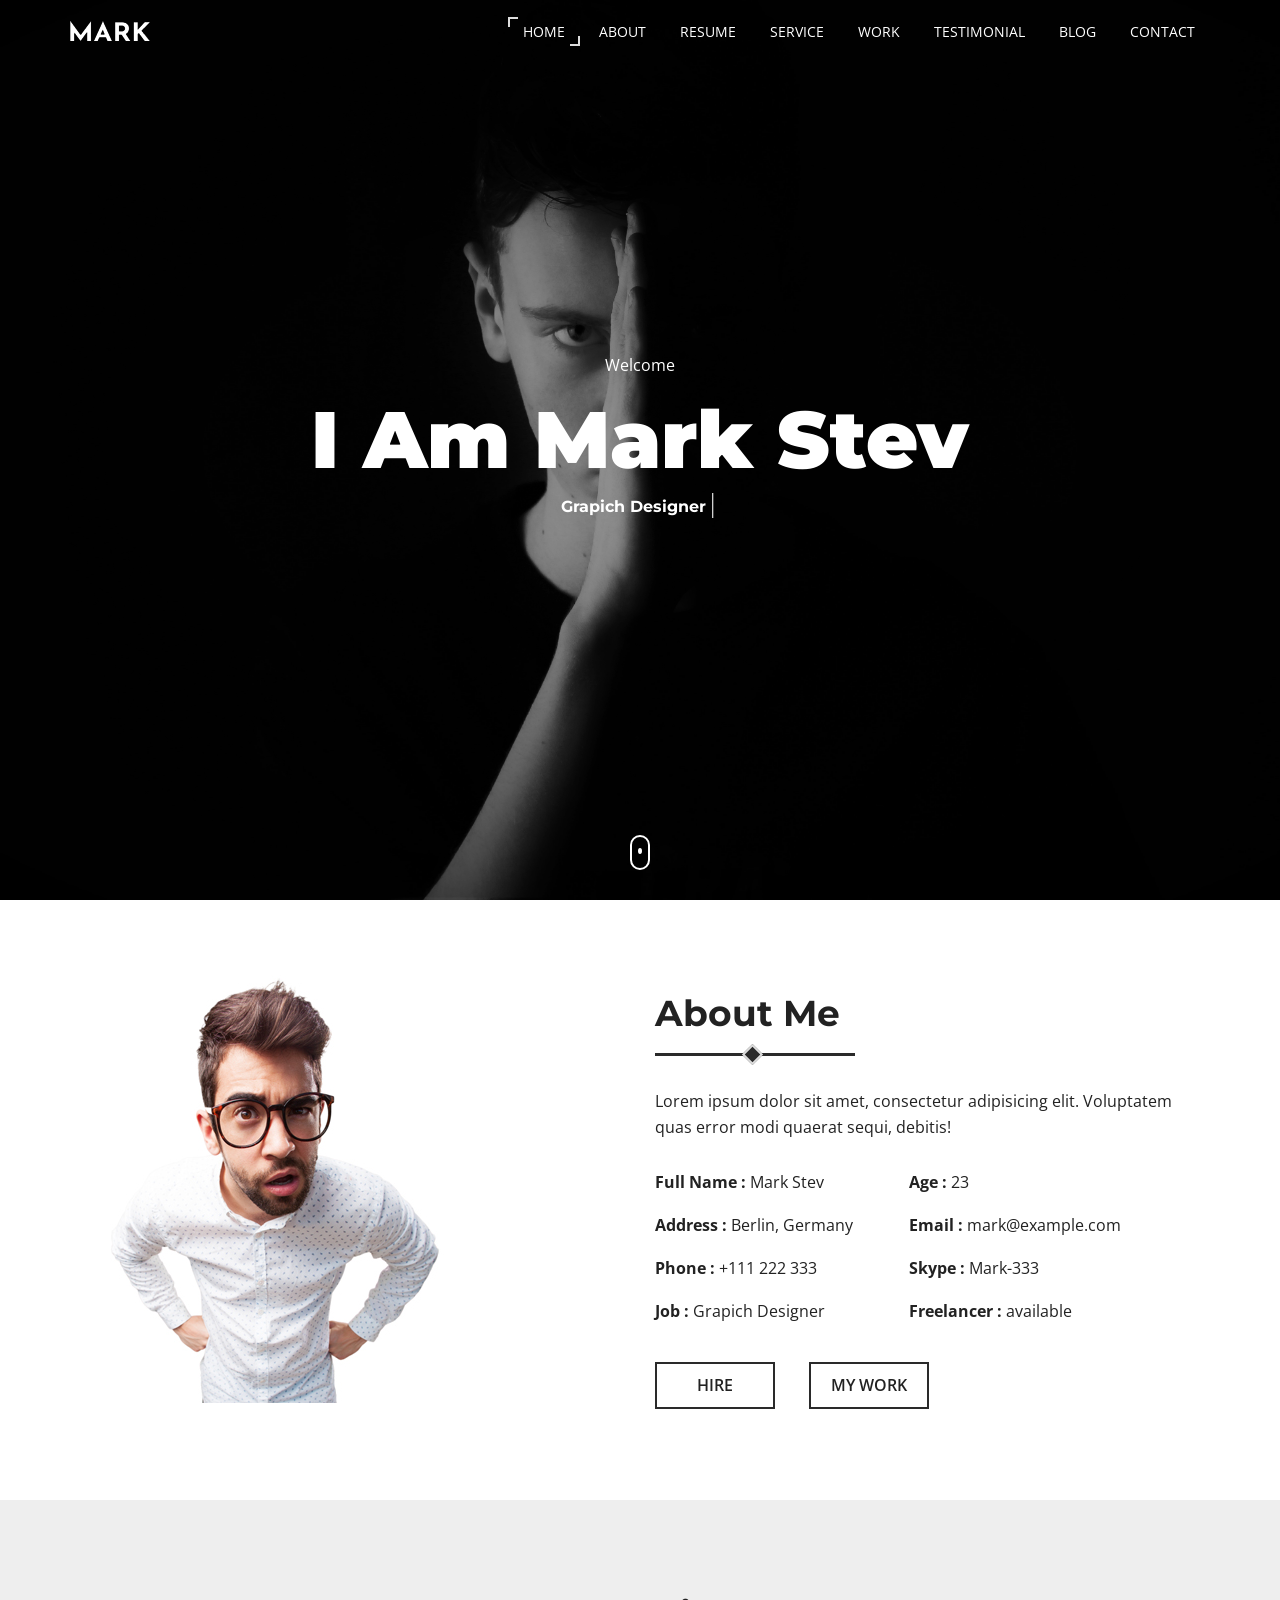
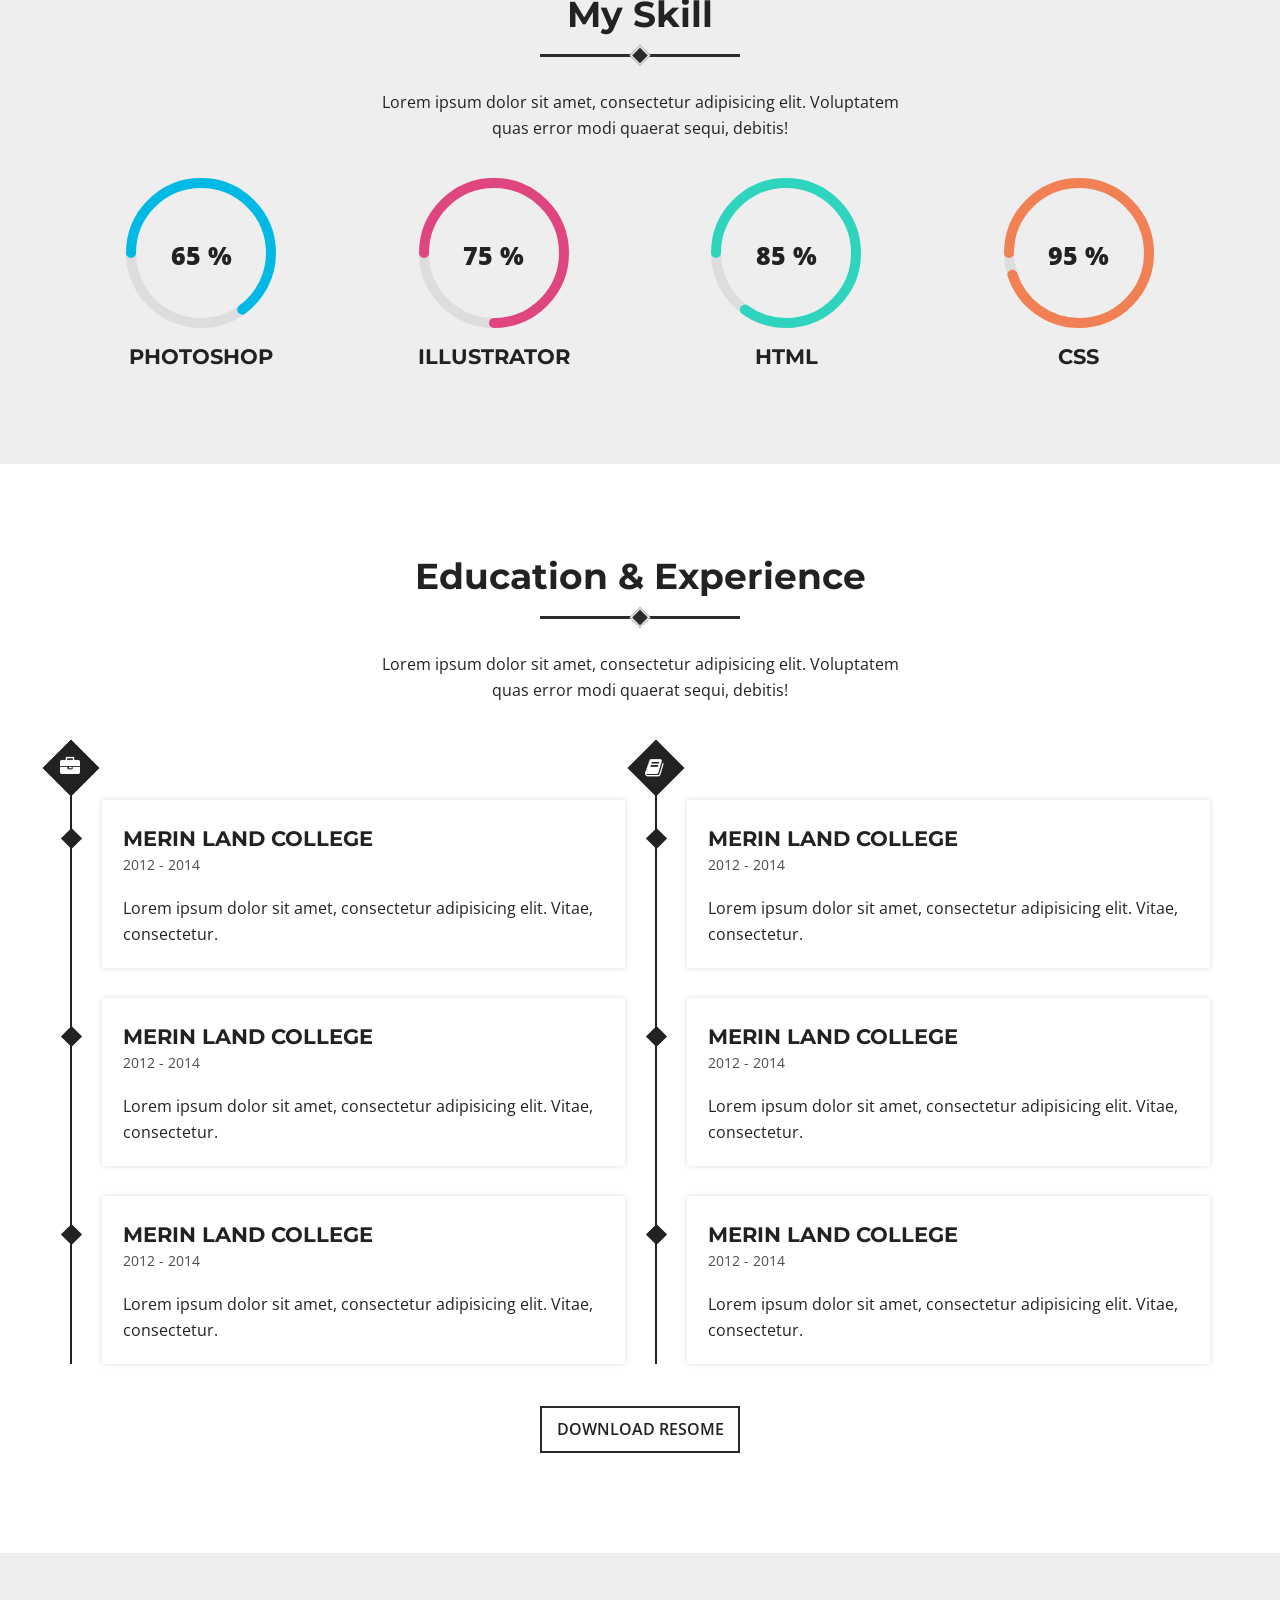
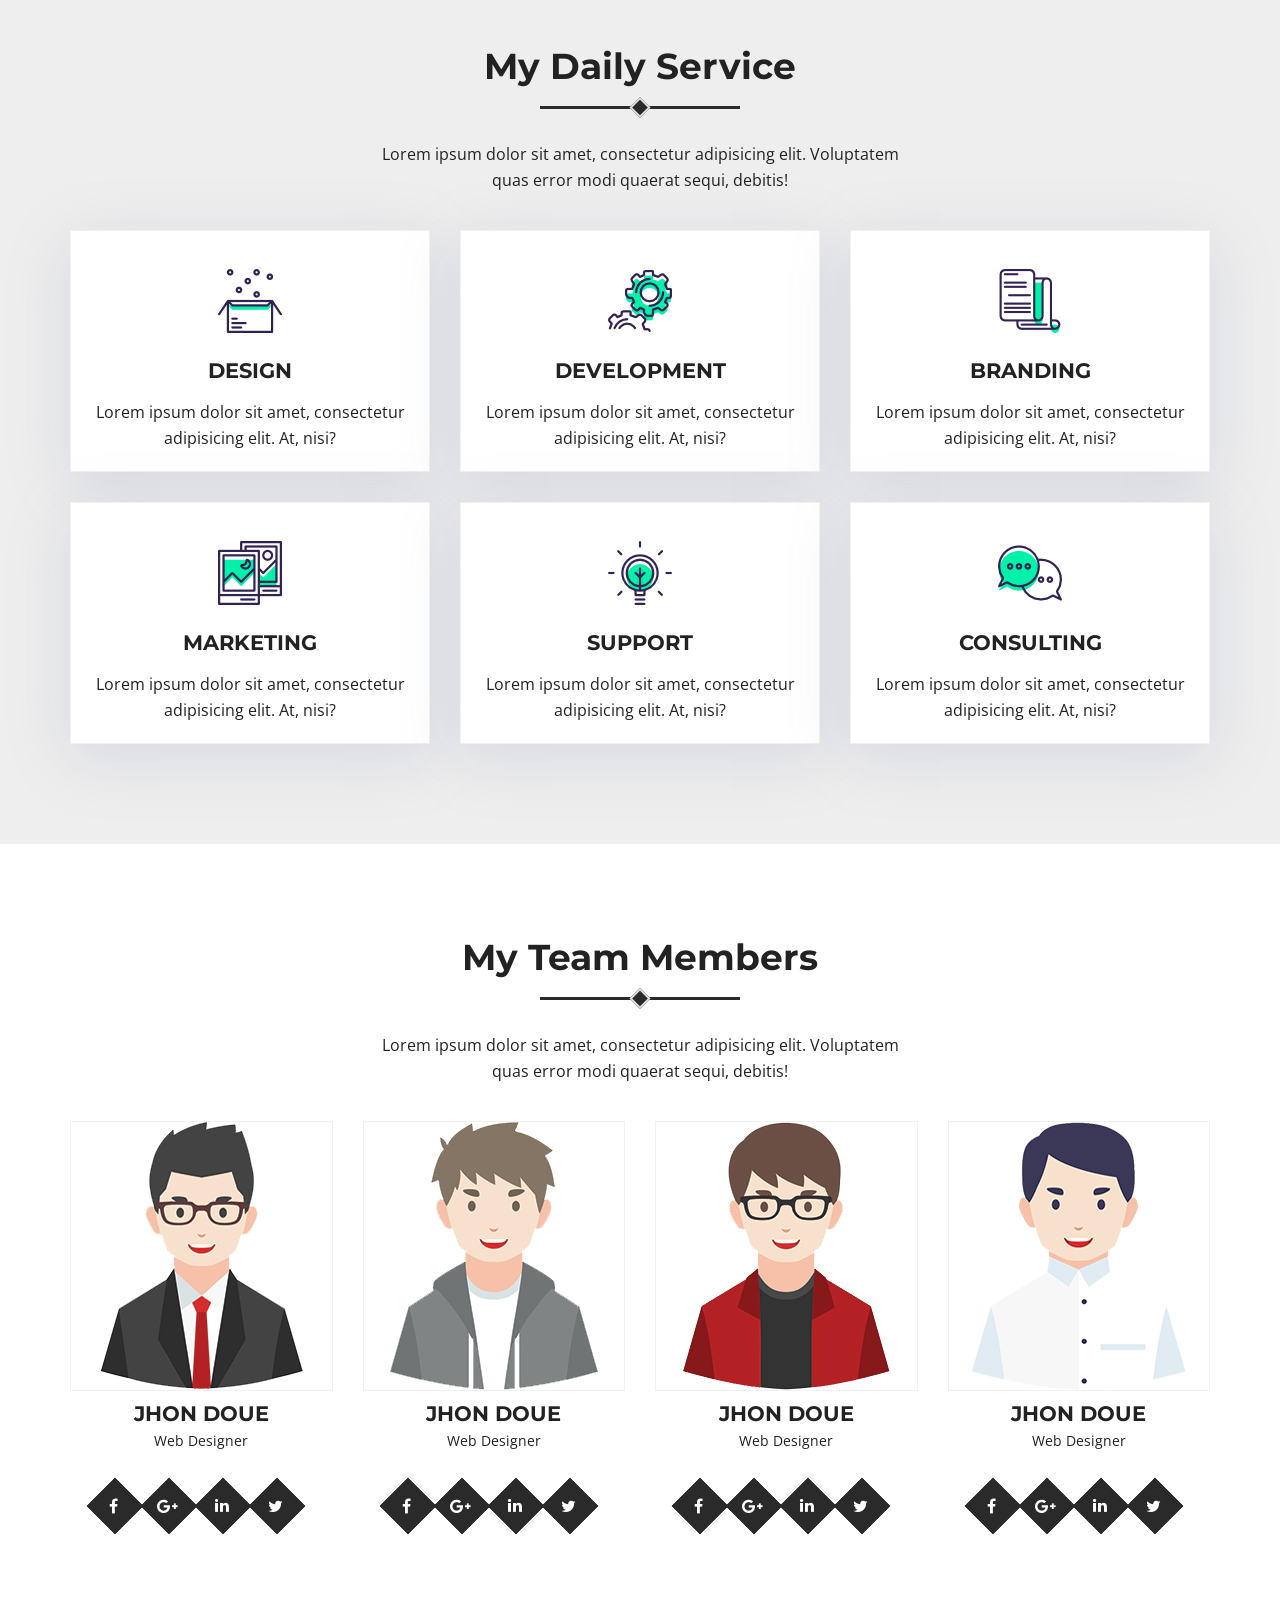
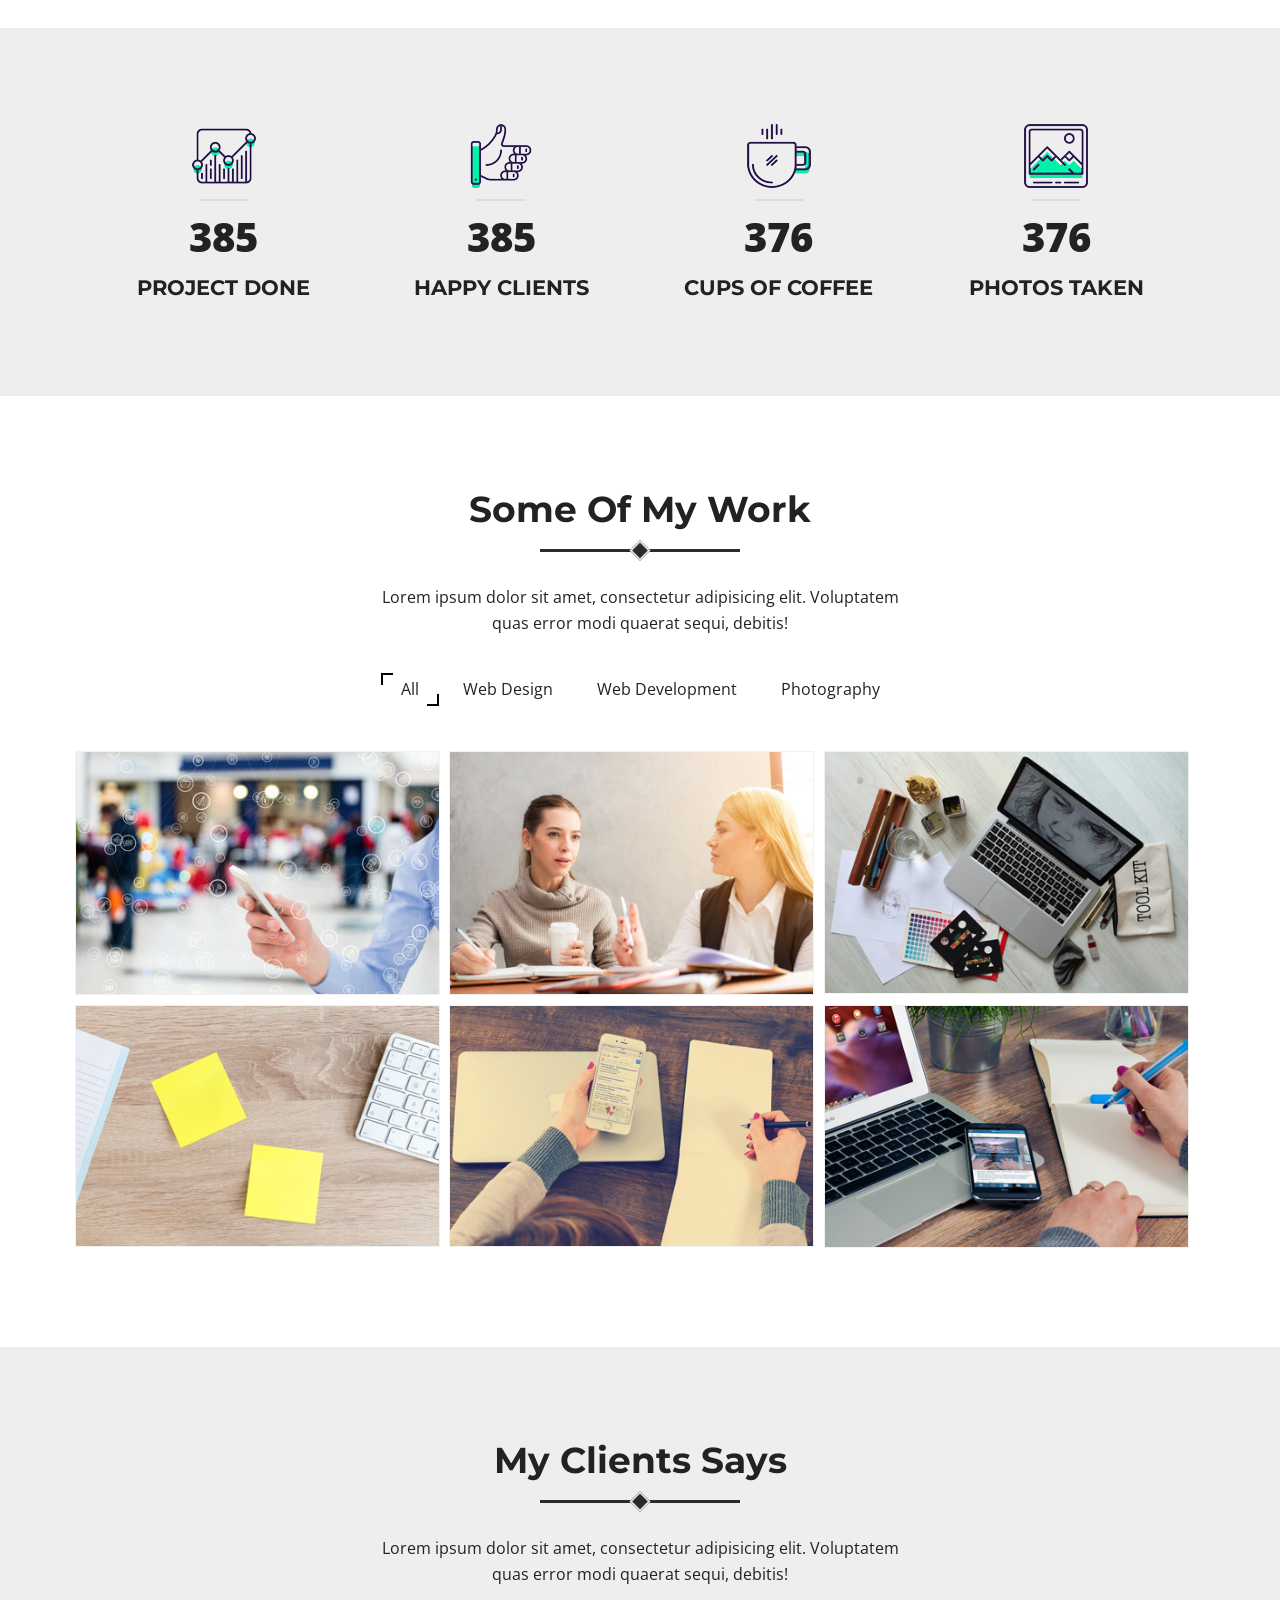
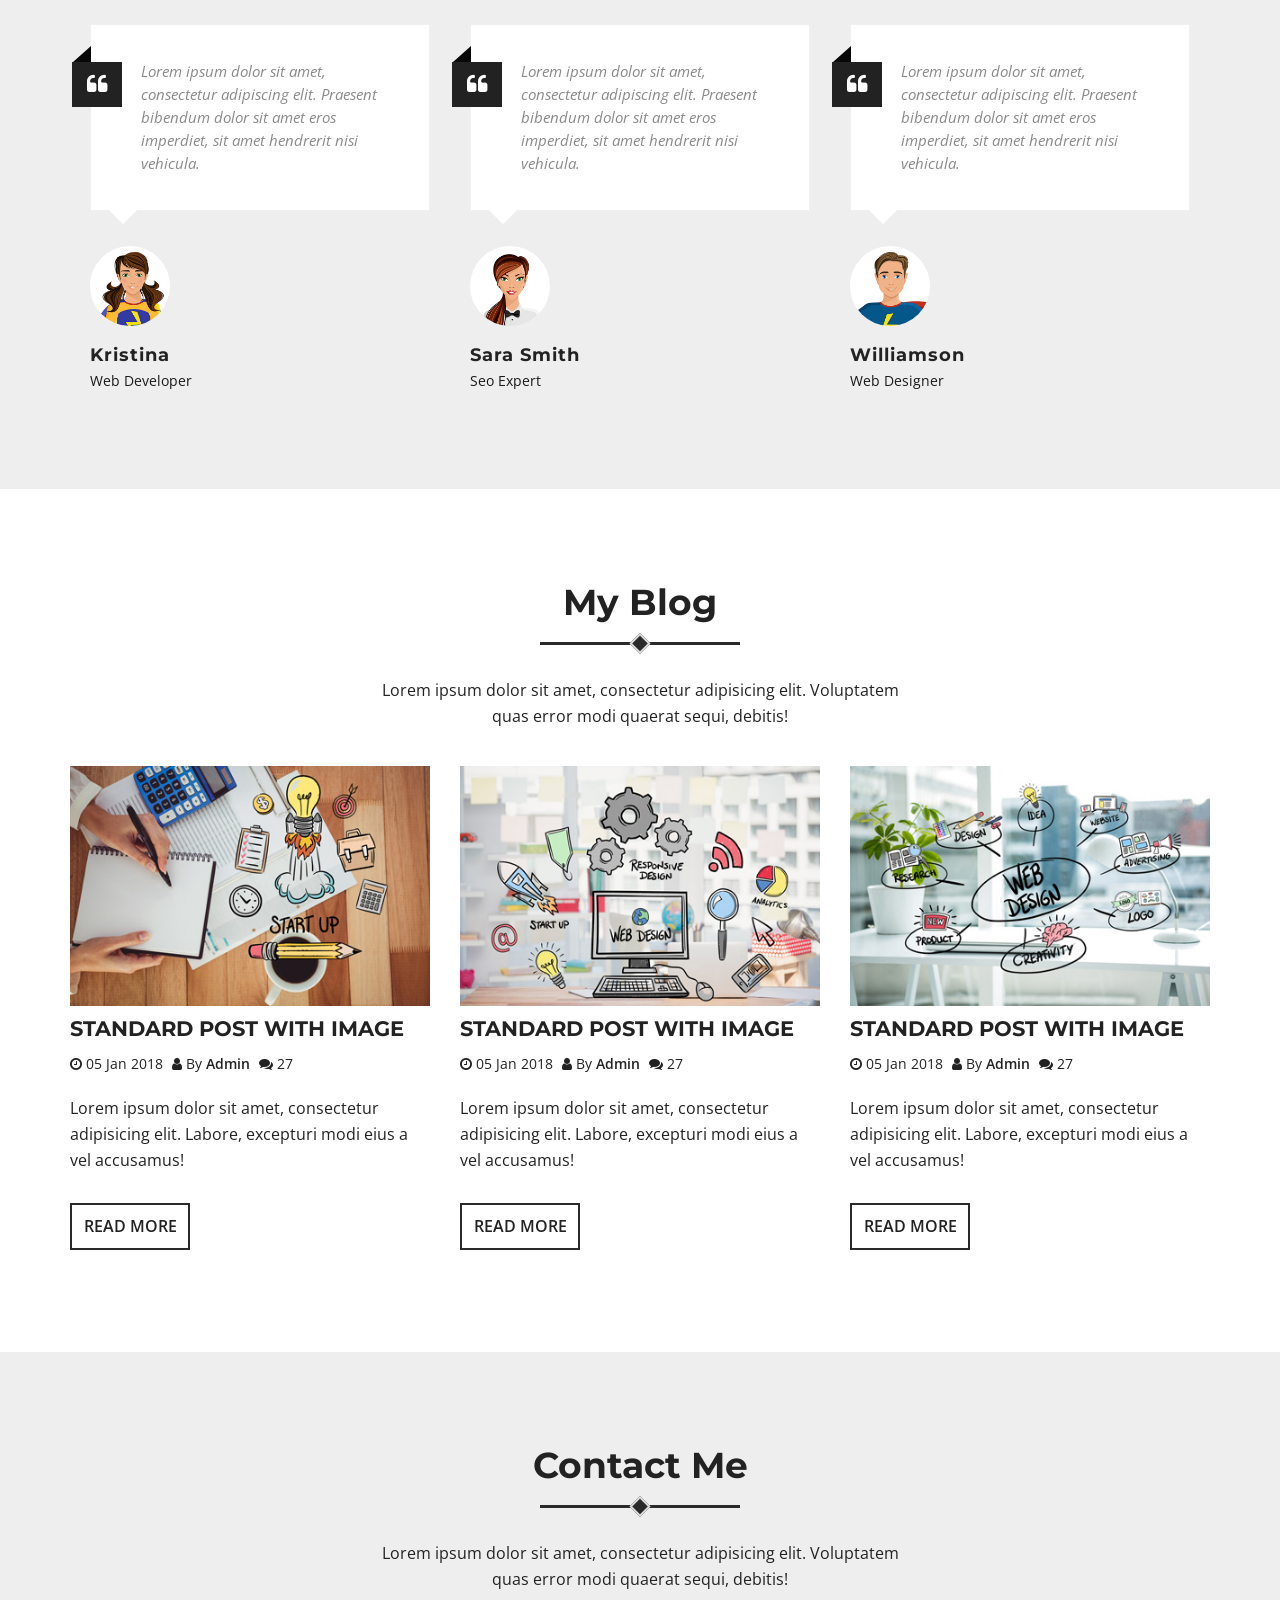
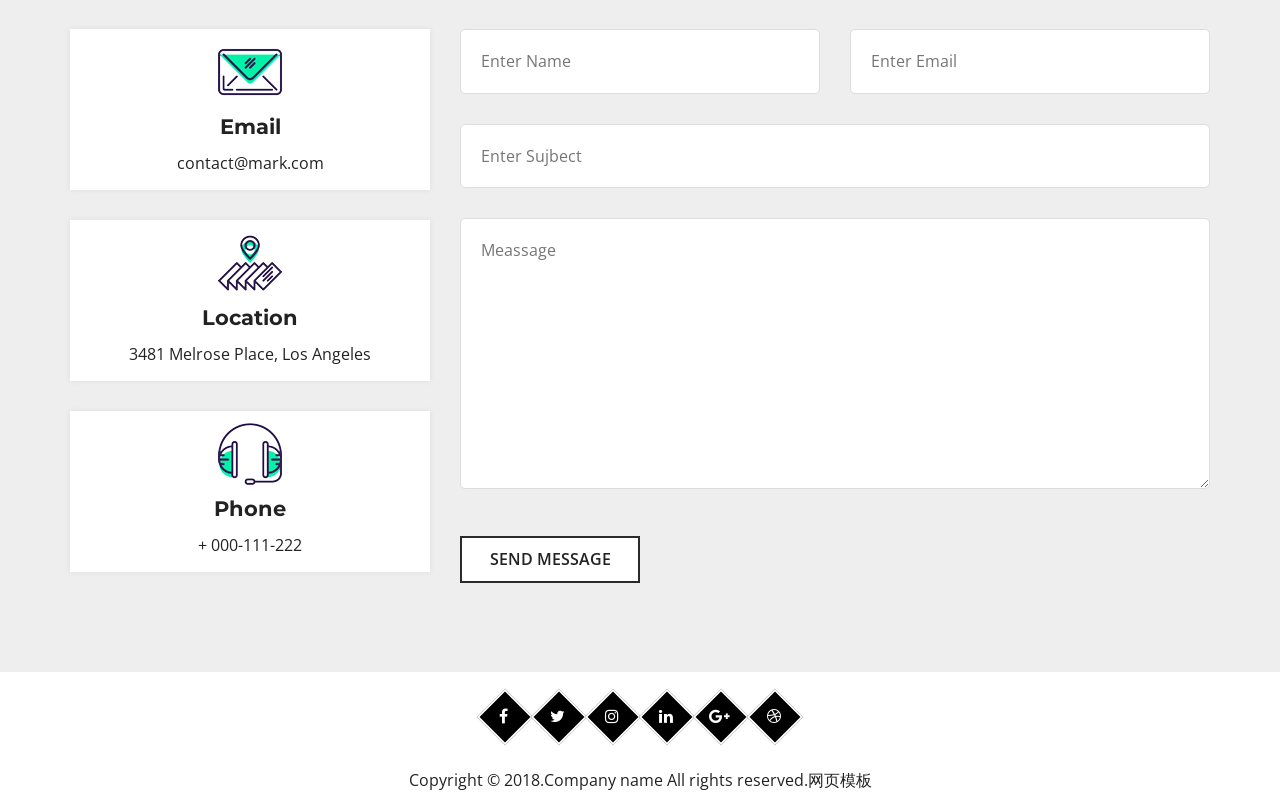
==== index.html @ afd68f03 "updata" ====
﻿<!DOCTYPE html>
<html lang="zxx">
<head>
<meta charset="utf-8">
<meta http-equiv="X-UA-Compatible" content="IE=edge">
<meta name="viewport" content="width=device-width, initial-scale=1">
<title>Home</title>
<!--bootstrap Css-->
<link href="assets/css/bootstrap.min.css" rel="stylesheet">
<!--ico font Css-->
<link href="assets/css/font-awesome.min.css" rel="stylesheet">
<!-- magnific-popup Css-->
<link href="assets/css/magnific-popup.css" rel="stylesheet">
<!--lineProgressbar Css-->
<link href="assets/css/jquery.lineProgressbar.css" rel="stylesheet">
<!--owl.carousel Css-->
<link href="assets/css/owl.carousel.css" rel="stylesheet">
<!--Slick Nav Css-->
<link href="assets/css/slicknav.min.css" rel="stylesheet">
<!--Animate Css-->
<link href="assets/css/animate.css" rel="stylesheet">
<!--Style Css-->
<link href="assets/css/style.css" rel="stylesheet">
<!--Responsive Css-->
<link href="assets/css/responsive.css" rel="stylesheet">
</head>
<body>
 <!--nav section start-->
<nav class="nav-area">
	<div class="container">
		<div class="row">
			<div class="col-md-2">
				<a href="#" class="logo"><img src="assets/img/logo.png" alt="logo image"></a>
			</div>
			<div class="col-md-10">
				<ul id="main-menu">
					<li><a href="#home">Home</a></li>
					<li><a href="#about">About</a></li>
					<li><a href="#resume">Resume</a></li>
					<li><a href="#service">Service</a></li>
					<li><a href="#work">Work</a></li>
					<li><a href="#clients-section">Testimonial</a></li>
					<li><a href="#blog">Blog</a></li>
					<li><a href="#contact">Contact</a></li>
				</ul>
			</div>
		</div>
	</div>
</nav>
   <!--nav section end-->
  <!--header section start-->
   <header class="header-area header-bg" id="home">
		<div class="header-inner">
				<span>Welcome</span>
				<h1>I Am Mark Stev</h1>
				<h6>Web Developer , web designer</h6>
				<div class="scroll-down">
					<span></span>
				</div>
		</div>
   </header>
     <!--header section end-->
     <!--about section start-->
     <section class="about-area" id="about">
     	<div class="container">
     		<div class="row">
     			<div class="col-md-6">
     				<img src="assets/img/profile-pic.jpg" alt="profile picture">
     			</div>
     			<div class="col-md-6">
     				<div class="section-title inner">
						<h2>About Me</h2>
						<p>Lorem ipsum dolor sit amet, consectetur adipisicing elit. Voluptatem quas error modi quaerat sequi, debitis!</p>
					</div>
     				<ul>
     					<li><strong>Full Name :</strong> Mark Stev</li>
     					<li><strong>Age :</strong> 23</li>
     					<li><strong>Address :</strong> Berlin, Germany</li>
     					<li><strong>Email :</strong> mark@example.com</li>
     					<li><strong>Phone :</strong> +111 222 333</li>
     					<li><strong>Skype :</strong> Mark-333</li>
     					<li><strong>Job :</strong>  Grapich Designer</li>
     					<li><strong>Freelancer :</strong> available</li>
     				</ul>
     				<a href="#" class="boxed-btn">Hire</a>
     				<a href="#" class="boxed-btn">My work</a>
     			</div>
     		</div>
     	</div>
     </section>
     <!--about section end-->
     <!--skill section start-->
     <section class="skill-section">
     	<div class="container">
			<div class="row">
     			<div class="col-md-6 col-md-offset-3 text-center">
     				<div class="section-title main">
						<h2>My Skill</h2>
						<p>Lorem ipsum dolor sit amet, consectetur adipisicing elit. Voluptatem quas error modi quaerat sequi, debitis!</p>
					</div>
     			</div>
     		</div>
     		<div class="row text-center">
     			<div class="col-md-3 col-sm-6">
     				<div id="circle-1"></div>
     				<h4 class="text-uppercase">Photoshop</h4>
     			</div>
     			<div class="col-md-3 col-sm-6">
     				<div id="circle-2"></div>
     				<h4 class="text-uppercase">Illustrator</h4>
     			</div>
     			<div class="col-md-3 col-sm-6">
     				<div id="circle-3"></div>
     				<h4 class="text-uppercase">Html</h4>
     			</div>
     			<div class="col-md-3 col-sm-6">
     				<div id="circle-4"></div>
     				<h4 class="text-uppercase">Css</h4>
     			</div>
     		</div>
     	</div>
     </section>
     <!--skill section end-->
     <!-- resome section start -->
     <section class="resome-area" id="resume">
     	<div class="container">
     		<div class="row">
     			<div class="col-md-6 col-md-offset-3 text-center">
     				<div class="section-title main">
						<h2>Education &amp; Experience</h2>
						<p>Lorem ipsum dolor sit amet, consectetur adipisicing elit. Voluptatem quas error modi quaerat sequi, debitis!</p>
					</div>
     			</div>
     		</div>
     		<div class="row">
     			<div class="col-md-6 col-sm-12">
     				<div class="education-details">
     					<div class="icon">
     						<i class="fa fa-briefcase"></i>
     					</div>
     					<div class="single-education-list">
     						<h4>MERIN LAND COLLEGE</h4>
     						<span class="duration">2012 - 2014</span>
     						<p>Lorem ipsum dolor sit amet, consectetur adipisicing elit. Vitae, consectetur.</p>
     					</div>
     					<div class="single-education-list">
     						<h4>MERIN LAND COLLEGE</h4>
     						<span class="duration">2012 - 2014</span>
     						<p>Lorem ipsum dolor sit amet, consectetur adipisicing elit. Vitae, consectetur.</p>
     					</div>
     					<div class="single-education-list">
     						<h4>MERIN LAND COLLEGE</h4>
     						<span class="duration">2012 - 2014</span>
     						<p>Lorem ipsum dolor sit amet, consectetur adipisicing elit. Vitae, consectetur.</p>
     					</div>
     				</div>
     			</div>
     			<div class="col-md-6 col-sm-12">
     				<div class="working-details">
     					<div class="icon">
     						<i class="fa fa-book"></i>
     					</div>
     					<div class="single-education-list">
     						<h4>MERIN LAND COLLEGE</h4>
     						<span class="duration">2012 - 2014</span>
     						<p>Lorem ipsum dolor sit amet, consectetur adipisicing elit. Vitae, consectetur.</p>
     					</div>
     					<div class="single-education-list">
     						<h4>MERIN LAND COLLEGE</h4>
     						<span class="duration">2012 - 2014</span>
     						<p>Lorem ipsum dolor sit amet, consectetur adipisicing elit. Vitae, consectetur.</p>
     					</div>
     					<div class="single-education-list">
     						<h4>MERIN LAND COLLEGE</h4>
     						<span class="duration">2012 - 2014</span>
     						<p>Lorem ipsum dolor sit amet, consectetur adipisicing elit. Vitae, consectetur.</p>
     					</div>
     				</div>
     			</div>
     			<div class="col-md-12 text-center">
     				<a href="#" class="boxed-btn">Download Resome</a>
     			</div>
     		</div>
     	</div>
     </section>
     <!-- resome section end -->
	<!--service section start-->
	<section class="service-section" id="service">
		<div class="container">
			<div class="row">
     			<div class="col-md-6 col-md-offset-3 text-center">
     				<div class="section-title main">
						<h2>My Daily Service</h2>
						<p>Lorem ipsum dolor sit amet, consectetur adipisicing elit. Voluptatem quas error modi quaerat sequi, debitis!</p>
					</div>
     			</div>
     		</div>
			<div class="service-inner">
				<div class="row">
					<div class="col-md-4 col-sm-6">
						<div class="single-service-box">
							<div class="icon">
								<img src="assets/img/service-1.png" alt="service icon">
							</div>
							<h4>Design</h4>
							<p>Lorem ipsum dolor sit amet, consectetur adipisicing elit. At, nisi?</p>
						</div>
					</div>
					<div class="col-md-4 col-sm-6">
						<div class="single-service-box">
							<div class="icon">
								<img src="assets/img/service-2.png" alt="service icon">
							</div>
							<h4>DEVELOPMENT</h4>
							<p>Lorem ipsum dolor sit amet, consectetur adipisicing elit. At, nisi?</p>
						</div>
					</div>
					<div class="col-md-4 col-sm-6">
						<div class="single-service-box">
							<div class="icon">
								<img src="assets/img/service-3.png" alt="service icon">
							</div>
							<h4>BRANDING</h4>
							<p>Lorem ipsum dolor sit amet, consectetur adipisicing elit. At, nisi?</p>
						</div>
					</div>
					<div class="col-md-4 col-sm-6">
						<div class="single-service-box">
							<div class="icon">
								<img src="assets/img/service-4.png" alt="service icon">
							</div>
							<h4>MARKETING</h4>
							<p>Lorem ipsum dolor sit amet, consectetur adipisicing elit. At, nisi?</p>
						</div>
					</div>
					<div class="col-md-4 col-sm-6">
						<div class="single-service-box">
							<div class="icon">
								<img src="assets/img/service-5.png" alt="service icon">
							</div>
							<h4>SUPPORT</h4>
							<p>Lorem ipsum dolor sit amet, consectetur adipisicing elit. At, nisi?</p>
						</div>
					</div>
					<div class="col-md-4 col-sm-6">
						<div class="single-service-box">
							<div class="icon">
								<img src="assets/img/service-6.png" alt="service icon">
							</div>
							<h4>CONSULTING</h4>
							<p>Lorem ipsum dolor sit amet, consectetur adipisicing elit. At, nisi?</p>
						</div>
					</div>
				</div>
			</div>
		</div>
	</section>
	<!--service section end-->
    <!--my team section start-->
    <section class="team-area">
    	<div class="container">
    		<div class="row">
     			<div class="col-md-6 col-md-offset-3 text-center">
     				<div class="section-title main">
						<h2>My Team Members</h2>
						<p>Lorem ipsum dolor sit amet, consectetur adipisicing elit. Voluptatem quas error modi quaerat sequi, debitis!</p>
					</div>
     			</div>
     		</div>
            <div class="row">
                <div class="col-md-3 col-sm-6">
                    <div class="single-team-box">
                            <div class="team-member-thumb">
                                <img src="assets/img/team-1.png" alt=" team member picture">
                            </div>
                            <div class="content">
                                <h4>Jhon Doue</h4>
                                <span class="prosition">Web Designer</span>
                                <ul class="social-links">
                                    <li><a href="#"><i class="fa fa-facebook"></i></a></li>
                                    <li><a href="#"><i class="fa fa-google-plus"></i></a></li>
                                    <li><a href="#"><i class="fa fa-linkedin"></i></a></li>
                                    <li><a href="#"><i class="fa fa-twitter"></i></a></li>
                                </ul>
                            </div></div>
                    </div>
                    <div class="col-md-3 col-sm-6">
                        <div class="single-team-box">
                            <div class="team-member-thumb">
                                <img src="assets/img/team-2.png" alt=" team member picture">
                            </div>
                            <div class="content">
                                <h4>Jhon Doue</h4>
                                <span class="prosition">Web Designer</span>
                                <ul class="social-links">
                                    <li><a href="#"><i class="fa fa-facebook"></i></a></li>
                                    <li><a href="#"><i class="fa fa-google-plus"></i></a></li>
                                    <li><a href="#"><i class="fa fa-linkedin"></i></a></li>
                                    <li><a href="#"><i class="fa fa-twitter"></i></a></li>
                                </ul>
                            </div>
                        </div>
                    </div>
                    <div class="col-md-3 col-sm-6">
                        <div class="single-team-box">
                            <div class="team-member-thumb">
                                <img src="assets/img/team-4.png" alt=" team member picture">
                            </div>
                            <div class="content">
                                <h4>Jhon Doue</h4>
                                <span class="prosition">Web Designer</span>
                                <ul class="social-links">
                                    <li><a href="#"><i class="fa fa-facebook"></i></a></li>
                                    <li><a href="#"><i class="fa fa-google-plus"></i></a></li>
                                    <li><a href="#"><i class="fa fa-linkedin"></i></a></li>
                                    <li><a href="#"><i class="fa fa-twitter"></i></a></li>
                                </ul>
                            </div>
                        </div>
                    </div>
                    <div class="col-md-3 col-sm-6">
                        <div class="single-team-box">
                            <div class="team-member-thumb">
                                <img src="assets/img/team-3.png" alt=" team member picture">
                            </div>
                            <div class="content">
                                <h4>Jhon Doue</h4>
                                <span class="prosition">Web Designer</span>
                                <ul class="social-links">
                                    <li><a href="#"><i class="fa fa-facebook"></i></a></li>
                                    <li><a href="#"><i class="fa fa-google-plus"></i></a></li>
                                    <li><a href="#"><i class="fa fa-linkedin"></i></a></li>
                                    <li><a href="#"><i class="fa fa-twitter"></i></a></li>
                                </ul>
                            </div>
                        </div>
                    </div>
            </div>
    	</div>
    </section>
    <!--my team section end-->
     <div class="counter-section"> <!-- counter section start -->
		<div class="container">
			    <div class="row">
					<div class="col-md-12 text-center text-uppercase">
						<ul>
							<li>
								<div class="single-counter-item">
									<div class="icon">
										<img src="assets/img/project.png" alt="project done image">
									</div>
									<span class="counter-number">
										2350
									</span>
									<h4>Project Done</h4>
								</div>
							</li>
							<li>
								<div class="single-counter-item">
									<div class="icon">
										<img src="assets/img/like.png" alt="like image">
									</div>
									<span class="counter-number">
										2350
									</span>
									<h4>Happy Clients</h4>
								</div>
							</li>
							<li>
								<div class="single-counter-item">
									<div class="icon">
										<img src="assets/img/coffe-cup.png" alt=" coffe cup">
									</div>
									<span class="counter-number">
										2350
									</span>
									<h4>Cups Of Coffee</h4>
								</div>
							</li>
							<li>
								<div class="single-counter-item">
									<div class="icon">
										<img src="assets/img/photo-taken.png" alt="">
									</div>
									<span class="counter-number">
										2350
									</span>
									<h4>Photos Taken</h4>
								</div>
							</li>
						</ul>
					</div>
				</div>
		</div>
     </div> <!-- counter section end -->
     <!--portfolio section start-->
     <section class="portfolio-area" id="work">
     	<div class="container">
     		<div class="row">
     			<div class="col-md-6 col-md-offset-3 text-center">
     				<div class="section-title main">
						<h2>Some Of My Work</h2>
						<p>Lorem ipsum dolor sit amet, consectetur adipisicing elit. Voluptatem quas error modi quaerat sequi, debitis!</p>
					</div>
     			</div>
     		</div>
     		<div class="row">
     			<div class="col-md-12 text-center">
     				<ul class="porfolio-menu">
     					<li data-filter="*" class="active">All</li>
     					<li data-filter=".design">Web Design</li>
     					<li data-filter=".development">Web Development</li>
     					<li data-filter=".photography">Photography</li>
     				</ul>
     			</div>
     			<div class="col-md-12 text-center">
     				<div class="portolio-masonary">
     					<div class="single-porfolio-item grid-size design">
     						<div class="img-thumb">
     						<img src="assets/img/portfolio-1.jpg" alt=" portfolio image ">
     							<div class="hover">
     								<div class="icon">
     									<a href="assets/img/portfolio-1.jpg" class="image-popup" title="Portfolio image">
     										<i class="fa fa-search-plus" aria-hidden="true"></i>
     									</a>
     								</div>
     								<div class="icon">
     									<i class="fa fa-link" aria-hidden="true"></i>
     								</div>
     							</div>
     						</div>
     					</div>
     					<div class="single-porfolio-item grid-size design">
     						<div class="img-thumb">
     						<img src="assets/img/portfolio-2.jpg" alt=" portfolio image ">
     							<div class="hover">
     								<div class="icon">
     									<a href="assets/img/portfolio-2.jpg" class="image-popup" title="Portfolio image">
     										<i class="fa fa-search-plus" aria-hidden="true"></i>
     									</a>
     								</div>
     								<div class="icon">
     									<i class="fa fa-link" aria-hidden="true"></i>
     								</div>
     							</div>
     						</div>
     					</div>
     					<div class="single-porfolio-item grid-size development">
     						<div class="img-thumb">
     						<img src="assets/img/portfolio-3.jpg" alt=" portfolio image ">
     							<div class="hover">
     								<div class="icon">
     									<a href="assets/img/portfolio-3.jpg" class="image-popup" title="Portfolio image">
     										<i class="fa fa-search-plus" aria-hidden="true"></i>
     									</a>
     								</div>
     								<div class="icon">
     									<i class="fa fa-link" aria-hidden="true"></i>
     								</div>
     							</div>
     						</div>
     					</div>
     					<div class="single-porfolio-item grid-size development ">
     						<div class="img-thumb">
     						<img src="assets/img/portfolio-4.jpg" alt=" portfolio image ">
     							<div class="hover">
     								<div class="icon">
     									<a href="assets/img/portfolio-4.jpg" class="image-popup" title="Portfolio image">
     										<i class="fa fa-search-plus" aria-hidden="true"></i>
     									</a>
     								</div>
     								<div class="icon">
     									<i class="fa fa-link" aria-hidden="true"></i>
     								</div>
     							</div>
     						</div>
     					</div>
     					<div class="single-porfolio-item grid-size photography">
     						<div class="img-thumb">
     						<img src="assets/img/portfolio-5.jpg" alt=" portfolio image ">
     							<div class="hover">
     								<div class="icon">
     									<a href="assets/img/portfolio-5.jpg" class="image-popup" title="Portfolio image">
     										<i class="fa fa-search-plus" aria-hidden="true"></i>
     									</a>
     								</div>
     								<div class="icon">
     									<i class="fa fa-link" aria-hidden="true"></i>
     								</div>
     							</div>
     						</div>
     					</div>
     					<div class="single-porfolio-item grid-size photography">
     						<div class="img-thumb">
     						<img src="assets/img/portfolio-6.jpg" alt=" portfolio image ">
     							<div class="hover">
     								<div class="icon">
     									<a href="assets/img/portfolio-5.jpg" class="image-popup" title="Portfolio image">
     										<i class="fa fa-search-plus" aria-hidden="true"></i>
     									</a>
     								</div>
     								<div class="icon">
     									<i class="fa fa-link" aria-hidden="true"></i>
     								</div>
     							</div>
     						</div>
     					</div>
     				</div>
     			</div>
     		</div>
     	</div>
     </section>
     <!--portfolio section end-->
     <!-- testimonial section start-->
     <div class="testimonial-section" id="clients-section">
		<div class="container">
			<div class="row">
     			<div class="col-md-6 col-md-offset-3 text-center">
     				<div class="section-title main">
						<h2>My Clients Says</h2>
						<p>Lorem ipsum dolor sit amet, consectetur adipisicing elit. Voluptatem quas error modi quaerat sequi, debitis!</p>
					</div>
     			</div>
     		</div>
			<div class="row">
				<div class="col-md-12">
					<div id="testimonial-slider">
						<div class="testimonial">
							<div class="testimonial-content">
								<div class="testimonial-icon">
									<i class="fa fa-quote-left"></i>
								</div>
								<p class="description">
									Lorem ipsum dolor sit amet, consectetur adipiscing elit. Praesent bibendum dolor sit amet eros imperdiet, sit amet hendrerit nisi vehicula.
								</p>
							</div>
							<div class="clients-thumb">
								<img src="assets/img/clients-1.jpg" alt="clients picture">
							</div>
							<h3 class="title">Sara smith</h3>
							<span class="post">Seo Expert</span>
						</div>
						<div class="testimonial">
							<div class="testimonial-content">
								<div class="testimonial-icon">
									<i class="fa fa-quote-left"></i>
								</div>
								<p class="description">
									Lorem ipsum dolor sit amet, consectetur adipiscing elit. Praesent bibendum dolor sit amet eros imperdiet, sit amet hendrerit nisi vehicula.
								</p>
							</div>
							<div class="clients-thumb">
								<img src="assets/img/clients-3.jpg" alt="clients picture">
							</div>
							<h3 class="title">williamson</h3>
							<span class="post">Web Designer</span>
						</div>
						<div class="testimonial">
							<div class="testimonial-content">
								<div class="testimonial-icon">
									<i class="fa fa-quote-left"></i>
								</div>
								<p class="description">
									Lorem ipsum dolor sit amet, consectetur adipiscing elit. Praesent bibendum dolor sit amet eros imperdiet, sit amet hendrerit nisi vehicula.
								</p>
							</div>
							<div class="clients-thumb">
								<img src="assets/img/clients-4.jpg" alt="clients picture">
							</div>
							<h3 class="title">Kristina </h3>
							<span class="post">Web Developer</span>
						</div>
					</div>
				</div>
			</div>
		</div>
	</div>
     <!-- testimonial section end-->
     <!-- blog section start-->
     <section class="blog-area" id="blog">
     	<div class="container">
     		<div class="row">
     			<div class="col-md-6 col-md-offset-3 text-center">
     				<div class="section-title main">
						<h2>My Blog</h2>
						<p>Lorem ipsum dolor sit amet, consectetur adipisicing elit. Voluptatem quas error modi quaerat sequi, debitis!</p>
					</div>
     			</div>
     		</div>
     		<div class="row">
     			<div class="col-md-4 col-sm-6">
     				<div class="single-blog-post">
     					<div class="post-thumb">
     						<img src="assets/img/blog-1.jpg" alt=" blog image">
     					</div>
     					<h4>STANdard POST WITH IMAGE</h4>
     					<ul class="post-meta">
     						<li><i class="fa fa-clock-o"></i> 05 Jan 2018</li>
     						<li><i class="fa fa-user"></i> By <a href="#">Admin</a></li>
     						<li><i class="fa fa-comments"></i> 27</li>
     					</ul>
     					<p>Lorem ipsum dolor sit amet, consectetur adipisicing elit. Labore, excepturi modi eius a vel accusamus!</p>
     					<a href="#" class="boxed-btn">Read More</a>
     				</div>
     			</div>
     			<div class="col-md-4 col-sm-6">
     				<div class="single-blog-post">
     					<div class="post-thumb">
     						<img src="assets/img/blog-2.jpg" alt=" blog image">
     					</div>
     					<h4>STANdard POST WITH IMAGE</h4>
     					<ul class="post-meta">
     						<li><i class="fa fa-clock-o"></i> 05 Jan 2018</li>
     						<li><i class="fa fa-user"></i> By <a href="#">Admin</a></li>
     						<li><i class="fa fa-comments"></i> 27</li>
     					</ul>
     					<p>Lorem ipsum dolor sit amet, consectetur adipisicing elit. Labore, excepturi modi eius a vel accusamus!</p>
     					<a href="#" class="boxed-btn">Read More</a>
     				</div>
     			</div>
     			<div class="col-md-4 col-sm-6">
     				<div class="single-blog-post">
     					<div class="post-thumb">
     						<img src="assets/img/blog-3.jpg" alt=" blog image">
     					</div>
     					<h4>STANdard POST WITH IMAGE</h4>
     					<ul class="post-meta">
     						<li><i class="fa fa-clock-o"></i> 05 Jan 2018</li>
     						<li><i class="fa fa-user"></i> By <a href="#">Admin</a></li>
     						<li><i class="fa fa-comments"></i> 27</li>
     					</ul>
     					<p>Lorem ipsum dolor sit amet, consectetur adipisicing elit. Labore, excepturi modi eius a vel accusamus!</p>
     					<a href="#" class="boxed-btn">Read More</a>
     				</div>
     			</div>
     		</div>
     	</div>
     </section>
     <!-- blog section end-->
     <!--contact section start-->
     <section class="contact-area" id="contact">	
		 <div class="container">
			<div class="row">
     			<div class="col-md-6 col-md-offset-3 text-center">
					<div class="section-title main">
							<h2>Contact Me</h2>
							<p>Lorem ipsum dolor sit amet, consectetur adipisicing elit. Voluptatem quas error modi quaerat sequi, debitis!</p>
					</div>
     			</div>
     		</div>
     		<div class="row">
     			<div class="col-md-4 col-sm-12">
     				<div class="single-contact-box">
     					<div class="icon">
     						<img src="assets/img/contact-icon-2.png" alt="contact icon">
     					</div>
     					<h4>Email</h4>
     					<p>contact@mark.com</p>
     				</div>
     				<div class="single-contact-box">
     					<div class="icon">
     						<img src="assets/img/contact-icon-1.png" alt="contact icon">
     					</div>
     					<h4>Location</h4>
     					<p>3481 Melrose Place, Los Angeles</p>
     				</div>
     				<div class="single-contact-box">
     					<div class="icon">
     						<img src="assets/img/contact-icon-3.png" alt="contact icon">
     					</div>
     					<h4>Phone</h4>
     					<p>+ 000-111-222</p>
     				</div>
     			</div>
     			<div class="col-md-8 col-sm-12">
     				<div class="contact-form-wrapper">
     					<form action="index.html">
     						<div class="row">
     							<div class="col-md-6 col-sm-12">
     								<input type="text" placeholder="Enter Name">
     							</div>
     							<div class="col-md-6 col-sm-12">
     								<input type="email" placeholder="Enter Email">
     							</div>
     							<div class="col-md-12">
     								<input type="text" placeholder="Enter Sujbect">
     								<textarea name="message" id="message" cols="30" rows="10" placeholder="Meassage"></textarea>
     								<input type="submit" value="Send Message" class="boxed-btn">
     							</div>
     						</div>
     					</form>
     				</div>
     			</div>
     		</div>
		 </div>
     </section>
     <!--contact section end-->
     <!--footer area start-->
     <footer class="footer-area">
     	<div class="container">
     		<div class="row">
     			<div class="col-md-6 col-md-offset-3 text-center">
     				<ul class="social-area">
     					<li><a href="#"><i class="fa fa-facebook"></i></a></li>
     					<li><a href="#"><i class="fa fa-twitter"></i></a></li>
     					<li><a href="#"><i class="fa fa-instagram"></i></a></li>
     					<li><a href="#"><i class="fa fa-linkedin"></i></a></li>
     					<li><a href="#"><i class="fa fa-google-plus"></i></a></li>
     					<li><a href="#"><i class="fa fa-dribbble"></i></a></li>
     				</ul>
     				<div class="copyright-text">
     					<p>Copyright &copy; 2018.Company name All rights reserved.<a target="_blank" href="http://sc.chinaz.com/moban/">&#x7F51;&#x9875;&#x6A21;&#x677F;</a></p>
     				</div>
     			</div>
     		</div>
     	</div>
     </footer>
     <!--footer area end-->
     <!--prealoader start-->
     <div class="preloader">
     	<div class="preloader-inner">
     		<div class="cssload-box-loading"></div>
     	</div>
     </div>
     <!--prealoader end-->
     <!--go to top start-->
     	<span class="go-top"><i class="fa fa-angle-double-up"></i></span>
    <!--go to top end-->
    <!--jquery script load-->
    <script src="assets/js/jquery.js"></script>
    <!--Isotope script load-->
    <script src="assets/js/isotope.pkgd.js"></script>
    <!-- magnific popup script load-->
    <script src="assets/js/jquery.magnific-popup.js"></script>
    <!--way point script load-->
    <script src="assets/js/waypoints.min.js"></script>
    <!--line progress bar script load-->
    <script src="assets/js/circle-progress.min.js"></script>
    <!-- counter up script load-->
    <script src="assets/js/typed.js"></script>
    <!-- typed script load-->
    <script src="assets/js/jquery.counterup.min.js"></script>
    <!--Owl carousel script load-->
    <script src="assets/js/owl.carousel.min.js"></script>
    <!--Image load script -->
    <script src="assets/js/imagesloaded.pkgd.js"></script>
    <!--Bootstrap v3 script load here-->
    <script src="assets/js/bootstrap.min.js"></script>
    <!--Slick Nav Js File Load-->
    <script src="assets/js/jquery.slicknav.min.js"></script>
    <!--Wow Js File Load-->
    <script src="assets/js/wow.min.js"></script>    
    <!--Wow Js File Load-->
    <script src="assets/js/scrollspy.js"></script>
    <!--Main js file load-->
    <script src="assets/js/main.js"></script>
</body>
</html>
---- assets/css/style.css ----
@charset "UTF-8";
/*==============================
** Main Scss
==============================*/
/*====================
** Variable Scss
====================*/
/*basic color*/
/*section background color*/
/*border color*/
/*heading color*/
@import url("https://fonts.googleapis.com/css?family=Montserrat:400,500,600,700,800,900|Open+Sans:400,600,700");
/*====================
** Mixins Scss
====================*/
/*====================
** Global Scss
====================*/
.slicknav_menu {
  display: none; }

.boxed-btn {
  display: inline-block;
  padding: 10px;
  text-transform: uppercase;
  border: 2px solid #2a2a2a;
  position: relative;
  margin-top: 30px;
  margin-right: 30px;
  font-weight: 600;
  color: #222;
  -webkit-transition: 0.5s ease-in;
  -moz-transition: 0.5s ease-in;
  transition: 0.5s ease-in;
  z-index: 1;
  overflow: hidden;
  width: 120px;
  text-align: center; }
  .boxed-btn:after {
    position: absolute;
    top: 0;
    width: 50%;
    height: 100%;
    background: #2a2a2a;
    content: '';
    z-index: -1;
    left: -50%;
    visibility: hidden;
    opacity: 0;
    -webkit-transition: 0.5s ease-in;
    -moz-transition: 0.5s ease-in;
    transition: 0.5s ease-in; }
  .boxed-btn:before {
    right: -50%;
    position: absolute;
    top: 0;
    width: 50%;
    height: 100%;
    background: #2a2a2a;
    content: '';
    z-index: -1;
    visibility: hidden;
    opacity: 0;
    -webkit-transition: 0.5s ease-in;
    -moz-transition: 0.5s ease-in;
    transition: 0.5s ease-in; }
  .boxed-btn:hover {
    border-color: #2a2a2a;
    color: #fff; }
    .boxed-btn:hover:after {
      visibility: visible;
      opacity: 1;
      left: 0; }
    .boxed-btn:hover:before {
      visibility: visible;
      opacity: 1;
      right: 0;
      left: auto; }

.section-title p {
  margin-top: 12px; }
.section-title.main h2 {
  margin-bottom: 0;
  padding: 0;
  position: relative; }
  .section-title.main h2:after {
    width: 15px;
    height: 15px;
    left: 50%;
    bottom: -23px;
    border: 2px solid #ddd;
    position: absolute;
    background: #2a2a2a;
    content: '';
    -ms-transform: translate(-50%, 0) rotate(135deg);
    /* IE 9 */
    -webkit-transform: translate(-50%, 0) rotate(135deg);
    /* Chrome, Safari, Opera */
    transform: translate(-50%, 0) rotate(135deg); }
  .section-title.main h2:before {
    position: absolute;
    left: 50%;
    bottom: -17px;
    width: 200px;
    height: 3px;
    background: #2a2a2a;
    content: '';
    -ms-transform: translate(-50%, 0);
    /* IE 9 */
    -webkit-transform: translate(-50%, 0);
    /* Chrome, Safari, Opera */
    transform: translate(-50%, 0); }
.section-title.main p {
  margin-bottom: 0;
  padding-top: 37px;
  padding-bottom: 37px; }

.section-title.inner h2 {
  margin-bottom: 0;
  padding: 0;
  position: relative; }
  .section-title.inner h2:after {
    width: 15px;
    height: 15px;
    left: 90px;
    bottom: -23px;
    -ms-transform: rotate(135deg);
    /* IE 9 */
    -webkit-transform: rotate(135deg);
    /* Chrome, Safari, Opera */
    transform: rotate(135deg);
    border: 2px solid #ddd;
    position: absolute;
    background: #2a2a2a;
    content: ''; }
  .section-title.inner h2:before {
    position: absolute;
    left: 0;
    bottom: -17px;
    width: 200px;
    height: 3px;
    background: #2a2a2a;
    content: ''; }
.section-title.inner p {
  margin-bottom: 0;
  padding-top: 37px;
  padding-bottom: 21px; }

input[type=text],
input[type=email],
input[type=password],
input[type=password],
input[type=tel],
input[type=number] {
  border: 1px solid #ddd;
  padding: 20px;
  border-radius: 5px;
  width: 100%;
  margin-bottom: 30px; }

/*===============================
** Normalize/Reset Scss File
===============================*/
/*====================
** Normalize Scss
====================*/
html {
  font-family: "Open Sans", sans-serif;
  -webkit-text-size-adjust: 100%;
  -ms-text-size-adjust: 100%; }

body {
  font-family: "Open Sans", sans-serif;
  font-size: 16px;
  /*  base font size  15px= 1em*/
  margin: 0;
  color: #222; }

h1 {
  font-size: 48px;
  line-height: 1.0833333333333333;
  margin-bottom: 0.5416666666666666em; }

h2 {
  font-size: 36px;
  line-height: 1.4444444444444444;
  margin-bottom: 0.7222222222222222em; }

h3 {
  font-size: 24px;
  line-height: 1.0833333333333333;
  margin-bottom: 1.0833333333333333em; }

h4 {
  font-size: 21px;
  line-height: 1.2380952380952381;
  margin-bottom: 1.2380952380952381em; }

h5 {
  font-size: 18px;
  line-height: 1.4444444444444444;
  margin-bottom: 1.4444444444444444em; }

h6 {
  font-size: 16px;
  line-height: 1.625;
  margin-bottom: 1.625em; }

h1, h2, h3, h4, h5, h6 {
  color: #222;
  font-weight: 700;
  font-family: "Montserrat", sans-serif; }

p {
  font-size: 16px;
  color: #222;
  margin: 0 0 1.625em;
  line-height: 1.625;
  -webkit-hyphens: auto;
  -moz-hyphens: auto;
  -ms-hyphens: auto;
  hyphens: auto; }

a {
  color: #222; }

a, a:hover, a:focus, a:active {
  text-decoration: none;
  outline: none; }

a i {
  padding: 0 2px; }

img {
  max-width: 100%; }

/*input and button type focus outline disable*/
input[type="text"]:focus,
input[type="email"]:focus,
input[type="url"]:focus,
input[type="password"]:focus,
input[type="search"]:focus,
input[type="tel"]:focus,
input[type="number"]:focus,
textarea:focus,
input[type="button"]:focus,
input[type="reset"]:focus,
input[type="submit"]:focus,
select:focus {
  outline: none; }

/**
 * 5.0 - Alignments
 */
.alignleft {
  float: left; }

.alignright {
  float: right; }

.aligncenter {
  clear: both;
  display: block;
  margin: 0 auto 1.75em; }

ul {
  margin: 0;
  padding: 0;
  list-style: none; }

a {
  text-decoration: none; }

/*=========================
** Sections Scss File
=========================*/
/*==============================
** 	Navbar
==============================*/
.nav-area {
  position: absolute;
  left: 0;
  top: 10px;
  width: 100%;
  z-index: 2; }
  .nav-area.nav-fixed {
    position: fixed;
    left: 0;
    top: 0;
    width: 100%;
    height: auto;
    z-index: 9;
    background: #000;
    padding-top: 8px;
    padding-bottom: 15px; }
  .nav-area .logo {
    text-transform: uppercase;
    font-size: 26px;
    font-weight: 900;
    color: #fff; }
  .nav-area ul {
    text-align: right;
    margin-top: 10px; }
    .nav-area ul li {
      padding: 0;
      margin: 0;
      display: inline-block;
      position: relative; }
      .nav-area ul li:before {
        position: absolute;
        right: 0;
        bottom: 20px;
        width: 10px;
        height: 10px;
        content: '';
        border-bottom: 2px solid #ddd;
        border-right: 2px solid #ddd;
        visibility: hidden;
        opacity: 0;
        -webkit-transition: 0.5s ease-in;
        -moz-transition: 0.5s ease-in;
        transition: 0.5s ease-in; }
      .nav-area ul li:after {
        position: absolute;
        left: 0px;
        top: 20px;
        width: 10px;
        height: 10px;
        content: '';
        border-top: 2px solid #ddd;
        border-left: 2px solid #ddd;
        visibility: hidden;
        opacity: 0;
        -webkit-transition: 0.5s ease-in;
        -moz-transition: 0.5s ease-in;
        transition: 0.5s ease-in; }
      .nav-area ul li a {
        padding: 5px 15px;
        text-transform: uppercase;
        color: #fff;
        font-weight: 400;
        font-size: 14px;
        position: relative; }
        .nav-area ul li a:before {
          position: absolute;
          right: 0;
          bottom: 0;
          width: 10px;
          height: 10px;
          border-bottom: 2px solid #ddd;
          border-right: 2px solid #ddd;
          content: '';
          visibility: hidden;
          opacity: 0;
          transition: .5s ease-in; }
        .nav-area ul li a:after {
          position: absolute;
          left: 0;
          top: 0;
          width: 10px;
          height: 10px;
          border-top: 2px solid #ddd;
          content: '';
          border-left: 2px solid #ddd;
          visibility: hidden;
          opacity: 0;
          transition: .5s ease-in; }
        .nav-area ul li a.active:after {
          visibility: visible;
          opacity: 1; }
        .nav-area ul li a.active:before {
          visibility: visible;
          opacity: 1; }
      .nav-area ul li:hover:after {
        visibility: visible;
        opacity: 1;
        top: 0; }
      .nav-area ul li:hover:before {
        visibility: visible;
        opacity: 1;
        bottom: -4px; }

/*==============================
** Header Scss
==============================*/
.header-area {
  position: relative;
  display: table;
  width: 100%;
  height: 100vh;
  z-index: 1; }
  .header-area:after {
    position: absolute;
    left: 0;
    top: 0;
    width: 100%;
    height: 100%;
    background-color: rgba(0, 0, 0, 0.5);
    z-index: -1;
    content: '';
    opacity: .8; }
  .header-area .header-inner {
    display: table-cell;
    vertical-align: middle;
    text-align: center;
    color: #fff; }
    .header-area .header-inner h1 {
      color: #fff;
      margin-bottom: 0;
      font-size: 80px;
      font-weight: 900; }
    .header-area .header-inner h6 {
      color: #fff;
      display: inline-block; }
    .header-area .header-inner .typed-cursor {
      font-size: 25px !important;
      font-weight: 300;
      opacity: 1;
      -webkit-animation-duration: 1s;
      -moz-animation-duration: 1s;
      -o-animation-duration: 1s;
      animation-duration: 1s;
      -webkit-animation-iteration-count: infinite;
      -moz-animation-iteration-count: infinite;
      -o-animation-iteration-count: infinite;
      animation-iteration-count: infinite;
      -webkit-animation-name: blink;
      -moz-animation-name: blink;
      -o-animation-name: blink;
      animation-name: blink;
      -webkit-animation-direction: "";
      -moz-animation-direction: "";
      -o-animation-direction: "";
      animation-direction: ""; }

.header-bg {
  background-image: url(../img/header-bg-1.jpg);
  background-position: center;
  background-size: cover; }

.scroll-down {
  display: inline-block;
  height: 35px;
  width: 20px;
  border: 2px solid #fff;
  border-radius: 10px;
  position: absolute;
  left: 50%;
  bottom: 30px;
  -ms-transform: translate(-50%, 0);
  /* IE 9 */
  -webkit-transform: translate(-50%, 0);
  /* Chrome, Safari, Opera */
  transform: translate(-50%, 0); }
  .scroll-down span {
    height: 6px;
    width: 4px;
    border-radius: 50%;
    display: inline-block;
    background-color: #fff;
    -webkit-animation-duration: 1s;
    -moz-animation-duration: 1s;
    -o-animation-duration: 1s;
    animation-duration: 1s;
    -webkit-animation-iteration-count: infinite;
    -moz-animation-iteration-count: infinite;
    -o-animation-iteration-count: infinite;
    animation-iteration-count: infinite;
    -webkit-animation-name: scrollDown;
    -moz-animation-name: scrollDown;
    -o-animation-name: scrollDown;
    animation-name: scrollDown;
    -webkit-animation-direction: ease-in;
    -moz-animation-direction: ease-in;
    -o-animation-direction: ease-in;
    animation-direction: ease-in;
    padding-top: 5px;
    margin-top: 5px; }

@-webkit-keyframes blink {
  0% {
    opacity: 1; }
  50% {
    opacity: 0; }
  100% {
    opacity: 1; } }
@-moz-keyframes blink {
  0% {
    opacity: 1; }
  50% {
    opacity: 0; }
  100% {
    opacity: 1; } }
@-o-keyframes blink {
  0% {
    opacity: 1; }
  50% {
    opacity: 0; }
  100% {
    opacity: 1; } }
@keyframes blink {
  0% {
    opacity: 1; }
  50% {
    opacity: 0; }
  100% {
    opacity: 1; } }
@-webkit-keyframes scrollDown {
  0% {
    opacity: 0.5;
    margin-bottom: 20px; }
  50% {
    opacity: 1;
    margin-bottom: 1px; }
  100% {
    opacity: 0;
    margin-bottom: 0px; } }
@-moz-keyframes scrollDown {
  0% {
    opacity: 0.5;
    margin-bottom: 20px; }
  50% {
    opacity: 1;
    margin-bottom: 1px; }
  100% {
    opacity: 0;
    margin-bottom: 0px; } }
@-o-keyframes scrollDown {
  0% {
    opacity: 0.5;
    margin-bottom: 20px; }
  50% {
    opacity: 1;
    margin-bottom: 1px; }
  100% {
    opacity: 0;
    margin-bottom: 0px; } }
@keyframes scrollDown {
  0% {
    opacity: 0.5;
    margin-bottom: 20px; }
  50% {
    opacity: 1;
    margin-bottom: 1px; }
  100% {
    opacity: 0;
    margin-bottom: 0px; } }
/*==============================
** About Scss
==============================*/
.about-area {
  padding-top: 67px;
  padding-bottom: 85px; }
  .about-area li {
    display: inline-block;
    padding: 10px 0px;
    width: 45%; }

/*==============================
** Skill Scss
==============================*/
.skill-section {
  background-color: #eee;
  padding-top: 68px;
  padding-bottom: 68px; }

#circle-1, #circle-2, #circle-3, #circle-4 {
  text-align: center;
  position: relative;
  display: inline-block; }
  #circle-1 span, #circle-2 span, #circle-3 span, #circle-4 span {
    text-align: center;
    position: absolute;
    left: 50%;
    top: 50%;
    font-size: 25px;
    font-weight: 900;
    transform: translate(-50%, -50%); }

/*====================
** Counter 
====================*/
.counter-section {
  padding-top: 94px;
  padding-bottom: 95px;
  background-color: #eee; }
  .counter-section li {
    display: inline-block;
    width: 24%;
    text-align: center; }
  .counter-section .single-counter-item .icon {
    font-size: 40px;
    padding-bottom: 20px; }
  .counter-section .single-counter-item h4 {
    margin-bottom: 0; }
  .counter-section .single-counter-item .counter-number {
    font-weight: 900;
    font-size: 40px;
    position: relative; }
    .counter-section .single-counter-item .counter-number:after {
      position: absolute;
      left: 50%;
      top: -10px;
      background: #ddd;
      width: 50px;
      height: 2px;
      content: '';
      -ms-transform: translate(-50%, 0);
      /* IE 9 */
      -webkit-transform: translate(-50%, 0);
      /* Chrome, Safari, Opera */
      transform: translate(-50%, 0); }

/*==========================
** Education and experience
==========================*/
.resome-area {
  padding-top: 66px;
  padding-bottom: 94px; }
  .resome-area .boxed-btn {
    width: 200px;
    margin-right: 0;
    margin-top: 12px; }

.education-details, .working-details {
  border-left: 2px solid #222;
  position: relative;
  padding-top: 60px;
  padding-left: 30px; }
  .education-details .icon, .working-details .icon {
    display: inline-block;
    font-size: 20px;
    border: 1px solid #222;
    width: 40px;
    height: 40px;
    line-height: 40px;
    text-align: center;
    transform: rotate(135deg);
    background: #222;
    color: #fff;
    position: absolute;
    left: -21px;
    top: 8px; }
    .education-details .icon i.fa, .working-details .icon i.fa {
      transform: rotate(-135deg);
      text-align: center;
      line-height: 40px; }
  .education-details .single-education-list, .working-details .single-education-list {
    padding: 20px;
    box-shadow: 0 0 5px #ddd;
    margin-bottom: 30px;
    border: 1px solid #fff;
    padding-top: 15px; }
    .education-details .single-education-list h4, .working-details .single-education-list h4 {
      margin-bottom: 3px;
      position: relative; }
      .education-details .single-education-list h4:after, .working-details .single-education-list h4:after {
        position: absolute;
        left: -59px;
        top: 5px;
        width: 15px;
        height: 15px;
        background: #222;
        content: '';
        transform: rotate(135deg); }
    .education-details .single-education-list .duration, .working-details .single-education-list .duration {
      font-size: 14px;
      display: block;
      padding-bottom: 20px;
      opacity: .8; }
    .education-details .single-education-list p, .working-details .single-education-list p {
      margin-bottom: 0; }

/*==========================
** Education and experience
==========================*/
.service-section {
  background-color: #eee;
  padding-top: 67px;
  padding-bottom: 70px; }

.service-inner .single-service-box {
  text-align: center;
  padding: 20px;
  border: 1px solid #f1f1f1;
  margin-bottom: 30px;
  background: #fff;
  box-shadow: 0 13px 59px 0 rgba(132, 141, 178, 0.22);
  padding-top: 27px;
  transition: .5s ease-in; }
  .service-inner .single-service-box p {
    margin-bottom: 0; }
  .service-inner .single-service-box .icon {
    font-size: 30px;
    display: inline-block;
    width: 80px;
    height: 80px;
    border-radius: 50%;
    line-height: 80px;
    color: #222;
    margin-bottom: 10px; }
  .service-inner .single-service-box h4 {
    text-transform: uppercase;
    margin-bottom: 15px; }
  .service-inner .single-service-box:hover {
    box-shadow: 0 0 40px #777; }

/*====================
** My Team 
====================*/
.team-area {
  padding-top: 67px;
  padding-bottom: 102px; }

.single-team-box .team-member-thumb {
  border: 1px solid #f1f1f1; }
  .single-team-box .team-member-thumb img {
    display: block;
    margin: 0 auto; }
.single-team-box .content {
  text-align: center; }
  .single-team-box .content h4 {
    text-transform: uppercase;
    margin-bottom: 2px; }
  .single-team-box .content .prosition {
    font-size: 14px; }
  .single-team-box .content .social-links {
    margin-top: 35px; }
    .single-team-box .content .social-links li {
      display: inline-block;
      width: 40px;
      height: 40px;
      border: 1px solid #2a2a2a;
      background-color: #2a2a2a;
      line-height: 40px;
      -ms-transform: rotate(135deg);
      /* IE 9 */
      -webkit-transform: rotate(135deg);
      /* Chrome, Safari, Opera */
      transform: rotate(135deg);
      margin-right: 10px;
      cursor: pointer;
      -webkit-transition: 0.5s ease-in;
      -moz-transition: 0.5s ease-in;
      transition: 0.5s ease-in; }
      .single-team-box .content .social-links li:hover {
        -ms-transform: rotate(0deg);
        /* IE 9 */
        -webkit-transform: rotate(0deg);
        /* Chrome, Safari, Opera */
        transform: rotate(0deg); }
        .single-team-box .content .social-links li:hover i {
          -ms-transform: rotate(0deg);
          /* IE 9 */
          -webkit-transform: rotate(0deg);
          /* Chrome, Safari, Opera */
          transform: rotate(0deg);
          color: #fff; }
    .single-team-box .content .social-links a i {
      -ms-transform: rotate(-135deg);
      /* IE 9 */
      -webkit-transform: rotate(-135deg);
      /* Chrome, Safari, Opera */
      transform: rotate(-135deg);
      color: #fff;
      -webkit-transition: 0.5s ease-in;
      -moz-transition: 0.5s ease-in;
      transition: 0.5s ease-in; }

/*====================
** Portofoio
====================*/
.portfolio-area {
  padding-top: 67px;
  padding-bottom: 94px; }

.single-porfolio-item {
  border: 1px solid #f1f1f1;
  display: inline-block;
  position: relative;
  overflow: hidden; }
  .single-porfolio-item:after {
    position: absolute;
    content: '';
    left: -50%;
    top: 0;
    width: 50%;
    height: 100%;
    background: #000;
    -webkit-transition: 0.5s ease-in;
    -moz-transition: 0.5s ease-in;
    transition: 0.5s ease-in;
    visibility: hidden;
    opacity: 0; }
  .single-porfolio-item:before {
    position: absolute;
    content: '';
    right: -50%;
    top: 0;
    width: 50%;
    height: 100%;
    background: #000;
    -webkit-transition: 0.5s ease-in;
    -moz-transition: 0.5s ease-in;
    transition: 0.5s ease-in;
    visibility: hidden;
    opacity: 0; }
  .single-porfolio-item.grid-size {
    width: 32%;
    margin: 5px; }
  .single-porfolio-item:hover .hover {
    visibility: visible;
    opacity: 1; }
  .single-porfolio-item:hover:after {
    visibility: visible;
    opacity: .6;
    left: 0; }
  .single-porfolio-item:hover:before {
    visibility: visible;
    opacity: .6;
    right: 0; }
  .single-porfolio-item .hover {
    position: absolute;
    left: 0;
    top: 0;
    width: 100%;
    height: 100%;
    display: flex;
    align-items: center;
    justify-content: center;
    visibility: hidden;
    opacity: 0;
    -webkit-transition: 0.5s ease-in;
    -moz-transition: 0.5s ease-in;
    transition: 0.5s ease-in; }
    .single-porfolio-item .hover .icon {
      color: #fff;
      z-index: 1;
      width: 40px;
      height: 40px;
      margin-right: 20px;
      border: 1px solid #fff;
      line-height: 40px;
      text-align: center;
      background-color: #222;
      opacity: 1;
      -ms-transform: rotate(135deg);
      /* IE 9 */
      -webkit-transform: rotate(135deg);
      /* Chrome, Safari, Opera */
      transform: rotate(135deg);
      -webkit-transition: 0.5s ease-in;
      -moz-transition: 0.5s ease-in;
      transition: 0.5s ease-in;
      cursor: pointer; }
      .single-porfolio-item .hover .icon:last-child {
        margin-right: 0; }
      .single-porfolio-item .hover .icon a {
        color: #fff; }
      .single-porfolio-item .hover .icon i {
        -ms-transform: rotate(-135deg);
        /* IE 9 */
        -webkit-transform: rotate(-135deg);
        /* Chrome, Safari, Opera */
        transform: rotate(-135deg);
        -webkit-transition: 0.5s ease-in;
        -moz-transition: 0.5s ease-in;
        transition: 0.5s ease-in; }
      .single-porfolio-item .hover .icon:hover {
        -ms-transform: rotate(0deg);
        /* IE 9 */
        -webkit-transform: rotate(0deg);
        /* Chrome, Safari, Opera */
        transform: rotate(0deg);
        background-color: #000; }
        .single-porfolio-item .hover .icon:hover i {
          -ms-transform: rotate(0deg);
          /* IE 9 */
          -webkit-transform: rotate(0deg);
          /* Chrome, Safari, Opera */
          transform: rotate(0deg); }

.porfolio-menu {
  margin-bottom: 40px; }
  .porfolio-menu li {
    display: inline-block;
    padding: 5px 20px;
    cursor: pointer;
    position: relative; }
    .porfolio-menu li:after {
      position: absolute;
      content: '';
      top: 20px;
      left: 0;
      width: 12px;
      height: 12px;
      border-top: 2px solid #000;
      border-left: 2px solid #000;
      -webkit-transition: 0.5s ease-in;
      -moz-transition: 0.5s ease-in;
      transition: 0.5s ease-in;
      visibility: hidden;
      opacity: 0; }
    .porfolio-menu li:before {
      right: 0;
      bottom: 20px;
      width: 12px;
      height: 12px;
      position: absolute;
      content: '';
      border-right: 2px solid #000;
      border-bottom: 2px  solid #000;
      -webkit-transition: 0.5s ease-in;
      -moz-transition: 0.5s ease-in;
      transition: 0.5s ease-in;
      visibility: hidden;
      opacity: 0; }
    .porfolio-menu li.active:after {
      visibility: visible;
      opacity: 1;
      top: 0px; }
    .porfolio-menu li.active:before {
      visibility: visible;
      opacity: 1;
      bottom: 0; }
    .porfolio-menu li:hover:after {
      visibility: visible;
      opacity: 1;
      top: 0; }
    .porfolio-menu li:hover:before {
      visibility: visible;
      opacity: 1;
      bottom: 0; }

 
.padding-top-100 {
  padding-top: 100px; }

.testimonial-section {
  padding-top: 67px;
  background-color: #eee; }

#testimonial-slider {
  margin-bottom: 58px; }
  #testimonial-slider .testimonial {
    margin: 0 20px 40px; }
    #testimonial-slider .testimonial .clients-thumb {
      width: 80px;
      height: 80px;
      margin-bottom: 20px; }
    #testimonial-slider .testimonial .clients-thumb img {
      border-radius: 50%; }
    #testimonial-slider .testimonial .description {
      font-size: 15px;
      font-style: italic;
      color: #8a8a8a;
      line-height: 23px;
      margin: 0; }
    #testimonial-slider .testimonial .title {
      display: block;
      font-size: 18px;
      font-weight: 700;
      color: #222;
      text-transform: capitalize;
      letter-spacing: 1px;
      margin: 0 0 5px 0; }
    #testimonial-slider .testimonial .post {
      display: block;
      font-size: 14px;
      color: #191919; }
    #testimonial-slider .testimonial .testimonial-content {
      padding: 35px 25px 35px 50px;
      margin-bottom: 35px;
      background: #fff;
      border: 1px solid #f0f0f0;
      position: relative; }
      #testimonial-slider .testimonial .testimonial-content:after {
        content: "";
        display: inline-block;
        width: 20px;
        height: 20px;
        background: #fff;
        position: absolute;
        bottom: -10px;
        left: 22px;
        transform: rotate(45deg); }
      #testimonial-slider .testimonial .testimonial-content .testimonial-icon {
        width: 50px;
        height: 45px;
        background: #222;
        text-align: center;
        font-size: 22px;
        color: #fff;
        line-height: 42px;
        position: absolute;
        top: 37px;
        left: -19px; }
        #testimonial-slider .testimonial .testimonial-content .testimonial-icon:before {
          content: "";
          border-bottom: 16px solid #080808;
          border-left: 18px solid transparent;
          position: absolute;
          top: -16px;
          left: 1px; }

/*====================
** Blog
====================*/
.single-blog-post h4 {
  text-transform: uppercase;
  margin-bottom: 10px; }

ul.post-meta li {
  display: inline-block;
  padding-right: 5px;
  font-size: 14px; }

ul.post-meta li a {
  font-weight: 600; }

ul.post-meta {
  margin-bottom: 20px; }

.single-blog-post p {
  margin-bottom: 0; }

section.blog-area {
  padding-top: 67px;
  padding-bottom: 96px; }

/*====================
** Contact 
====================*/
.contact-area {
  background-color: #eee;
  padding-top: 67px;
  padding-bottom: 70px; }

.single-contact-box {
  text-align: center;
  border: 1px solid #fff;
  background: #fff;
  box-shadow: 0 0 5px #ddd;
  padding-top: 10px;
  padding-bottom: 13px;
  margin-bottom: 30px; }
  .single-contact-box h4 {
    margin-bottom: 10px; }
  .single-contact-box p {
    margin-bottom: 0; }

.contact-form-wrapper input[type=text] {
  border: 1px solid #ddd;
  border-radius: 5px;
  padding: 20px;
  width: 100%;
  margin-bottom: 30px; }
.contact-form-wrapper input[type=email] {
  border: 1px solid #ddd;
  border-radius: 5px;
  padding: 20px;
  width: 100%;
  margin-bottom: 30px; }
.contact-form-wrapper textarea {
  border: 1px solid #ddd;
  border-radius: 5px;
  padding: 20px;
  width: 100%;
  margin-bottom: 30px; }
.contact-form-wrapper .boxed-btn {
  width: 180px;
  margin-top: 11px;
  background: #fff;
  position: relative; }
  .contact-form-wrapper .boxed-btn:hover {
    background-color: #2A2A2A; }

/*==================
** preloader 
===================*/
.preloader {
  position: fixed;
  width: 100%;
  height: 100%;
  top: 0;
  left: 0;
  background: #fff;
  z-index: 9;
  display: table; }

.preloader-inner {
  display: table-cell;
  vertical-align: middle;
  text-align: center; }
  .preloader-inner .cssload-box-loading {
    width: 44px;
    height: 44px;
    margin: auto;
    position: absolute;
    left: 0;
    right: 0;
    top: 0;
    bottom: 0; }
    .preloader-inner .cssload-box-loading:before {
      content: '';
      width: 44px;
      height: 4px;
      background: black;
      opacity: 0.1;
      position: absolute;
      top: 52px;
      left: 0;
      border-radius: 50%;
      -webkit-animation-duration: 0.5s;
      -moz-animation-duration: 0.5s;
      -o-animation-duration: 0.5s;
      animation-duration: 0.5s;
      -webkit-animation-iteration-count: infinite;
      -moz-animation-iteration-count: infinite;
      -o-animation-iteration-count: infinite;
      animation-iteration-count: infinite;
      -webkit-animation-name: shadow;
      -moz-animation-name: shadow;
      -o-animation-name: shadow;
      animation-name: shadow;
      -webkit-animation-direction: linear;
      -moz-animation-direction: linear;
      -o-animation-direction: linear;
      animation-direction: linear; }
    .preloader-inner .cssload-box-loading:after {
      content: '';
      width: 44px;
      height: 44px;
      background: black;
      position: absolute;
      top: 0;
      left: 0;
      border-radius: 3px;
      -webkit-animation-duration: 0.5s;
      -moz-animation-duration: 0.5s;
      -o-animation-duration: 0.5s;
      animation-duration: 0.5s;
      -webkit-animation-iteration-count: infinite;
      -moz-animation-iteration-count: infinite;
      -o-animation-iteration-count: infinite;
      animation-iteration-count: infinite;
      -webkit-animation-name: cssload-animate;
      -moz-animation-name: cssload-animate;
      -o-animation-name: cssload-animate;
      animation-name: cssload-animate;
      -webkit-animation-direction: linear;
      -moz-animation-direction: linear;
      -o-animation-direction: linear;
      animation-direction: linear; }

@-webkit-keyframes cssload-animate {
  17% {
    border-bottom-right-radius: 3px; }
  25% {
    transform: translateY(8px) rotate(22.5deg); }
  50% {
    transform: translateY(16px) scale(1, 0.9) rotate(45deg);
    border-bottom-right-radius: 35px; }
  75% {
    transform: translateY(8px) rotate(67.5deg); }
  100% {
    transform: translateY(0) rotate(90deg); } }
@-moz-keyframes cssload-animate {
  17% {
    border-bottom-right-radius: 3px; }
  25% {
    transform: translateY(8px) rotate(22.5deg); }
  50% {
    transform: translateY(16px) scale(1, 0.9) rotate(45deg);
    border-bottom-right-radius: 35px; }
  75% {
    transform: translateY(8px) rotate(67.5deg); }
  100% {
    transform: translateY(0) rotate(90deg); } }
@-o-keyframes cssload-animate {
  17% {
    border-bottom-right-radius: 3px; }
  25% {
    transform: translateY(8px) rotate(22.5deg); }
  50% {
    transform: translateY(16px) scale(1, 0.9) rotate(45deg);
    border-bottom-right-radius: 35px; }
  75% {
    transform: translateY(8px) rotate(67.5deg); }
  100% {
    transform: translateY(0) rotate(90deg); } }
@keyframes cssload-animate {
  17% {
    border-bottom-right-radius: 3px; }
  25% {
    transform: translateY(8px) rotate(22.5deg); }
  50% {
    transform: translateY(16px) scale(1, 0.9) rotate(45deg);
    border-bottom-right-radius: 35px; }
  75% {
    transform: translateY(8px) rotate(67.5deg); }
  100% {
    transform: translateY(0) rotate(90deg); } }
@-webkit-keyframes shadow {
  0%,
	100% {
    transform: scale(1, 1); }
  50% {
    transform: scale(1.2, 1); } }
@-moz-keyframes shadow {
  0%,
	100% {
    transform: scale(1, 1); }
  50% {
    transform: scale(1.2, 1); } }
@-o-keyframes shadow {
  0%,
	100% {
    transform: scale(1, 1); }
  50% {
    transform: scale(1.2, 1); } }
@keyframes shadow {
  0%,
	100% {
    transform: scale(1, 1); }
  50% {
    transform: scale(1.2, 1); } }
/*==================
** Footer  
===================*/
.footer-area {
  padding-top: 25px;
  padding-bottom: 17px; }

.social-area {
  margin-bottom: 30px; }
  .social-area li {
    display: inline-block;
    width: 40px;
    height: 40px;
    background: #000;
    border: 2px solid #fff;
    -ms-transform: rotate(135deg);
    /* IE 9 */
    -webkit-transform: rotate(135deg);
    /* Chrome, Safari, Opera */
    transform: rotate(135deg);
    margin: 0 5px;
    line-height: 40px;
    cursor: pointer;
    -webkit-transition: 0.5s ease-in;
    -moz-transition: 0.5s ease-in;
    transition: 0.5s ease-in; }
    .social-area li i {
      -ms-transform: rotate(-135deg);
      /* IE 9 */
      -webkit-transform: rotate(-135deg);
      /* Chrome, Safari, Opera */
      transform: rotate(-135deg);
      color: #fff;
      -webkit-transition: 0.5s ease-in;
      -moz-transition: 0.5s ease-in;
      transition: 0.5s ease-in; }
    .social-area li:hover {
      -ms-transform: rotate(0deg);
      /* IE 9 */
      -webkit-transform: rotate(0deg);
      /* Chrome, Safari, Opera */
      transform: rotate(0deg); }
      .social-area li:hover i {
        -ms-transform: rotate(0deg);
        /* IE 9 */
        -webkit-transform: rotate(0deg);
        /* Chrome, Safari, Opera */
        transform: rotate(0deg); }

.copyright-text p {
  margin-bottom: 0; }

.go-top {
  position: fixed;
  right: 30px;
  bottom: 30px;
  width: 40px;
  height: 40px;
  background: #000;
  color: #fff;
  line-height: 40px;
  text-align: center;
  -ms-transform: rotate(135deg);
  /* IE 9 */
  -webkit-transform: rotate(135deg);
  /* Chrome, Safari, Opera */
  transform: rotate(135deg);
  -webkit-transition: 0.5s ease-in;
  -moz-transition: 0.5s ease-in;
  transition: 0.5s ease-in;
  cursor: pointer;
  border: 2px solid #fff; }
  .go-top i {
    -ms-transform: rotate(-135deg);
    /* IE 9 */
    -webkit-transform: rotate(-135deg);
    /* Chrome, Safari, Opera */
    transform: rotate(-135deg); }
  .go-top:hover {
    -ms-transform: rotate(0deg);
    /* IE 9 */
    -webkit-transform: rotate(0deg);
    /* Chrome, Safari, Opera */
    transform: rotate(0deg); }
    .go-top:hover i {
      -ms-transform: rotate(0deg);
      /* IE 9 */
      -webkit-transform: rotate(0deg);
      /* Chrome, Safari, Opera */
      transform: rotate(0deg); }

/*# sourceMappingURL=style.css.map */
---- assets/css/responsive.css ----
/* Medium Layout: 1280px. */
@media only screen and (min-width: 992px) and (max-width: 1200px) { 
   /*slick nav */
    .slicknav_menu{
        display: none;
    }
    /*support section*/
    .support-content a {
    font-size: 11px;
    }
    
}
/* Tablet Layout: 768px. */
@media only screen and (min-width: 768px) and (max-width: 991px) { 
    #main-menu{
        display: none;
    }

     /*slick nav */
    .slicknav_menu{
        display: block;
    }
    .slicknav_menu .slicknav_menutxt {
        display: none;
    }

    .slicknav_menu {
        background: transparent;
        position: absolute;
        right: 3%;
        top: 0;
        z-index: 9;
        width: 94%;
        text-align: center;
    }
    .slicknav_btn {
        background: transparent;
        text-shadow: none;
        margin-bottom: 24px;
    }

    .slicknav_menu .slicknav_icon-bar {
        background: #fff;
        box-shadow: none;
        width: 30px;
        height: 3px;
        margin-bottom: 5px;
    }
    .slicknav_menu.nav-fixed {
        position: fixed;
        z-index: 99;
    }
    .slicknav_nav {
        width: 100%;
    }
    ul.slicknav_nav {
        background: #32383C;
    }
    li.slicknav_collapsed.slicknav_parent a i {
        display: none;
    }
    .slicknav_nav .slicknav_row,
    .slicknav_nav a {
        margin: 0;
        border-radius: 0;

    }
    .slicknav_nav a:hover,
    .slicknav_nav .slicknav_row:hover{
        background: #0268B2;
        color: #fff;
    }
    .slicknav_btn.slicknav_open {
        transform: rotate(30deg);
    }
    .slicknav_btn .slicknav_icon-bar{
        transition: .3s;
    }
    .slicknav_btn.slicknav_open .slicknav_icon-bar:first-child {
        display: none;
    }

    .slicknav_btn.slicknav_open .slicknav_icon-bar:nth-child(2) {
        transform: rotate(110deg);
    }

    .slicknav_btn.slicknav_open .slicknav_icon-bar:nth-child(3) {
        transform: rotate(9deg);
        margin-top: -7px;
    }
    .education-details, 
    .working-details{
        margin-left: 50px;
        margin-bottom: 50px;
    }
    .about-area img{
        display: none;
    }
   .counter-section li {
        width: 48%;
        margin-bottom: 30px;
    }
    .single-porfolio-item.grid-size {
        width: 47%;
    }
    .single-blog-post {
        margin-bottom: 30px;
    }

    .blog-area {
        padding-bottom: 66px;
    }
    .single-contact-box {
        display:  inline-block;
        width:  32%;
        min-height: 160px;
    }

    .single-contact-box p {
        font-size: 85%;
    }
    .single-team-box {
        margin-bottom: 50px;
    }

    .team-area {
        padding-bottom: 52px;
    }
}
/* Mobile Layout: 320px. */
@media only screen and (max-width: 767px) { 

}
/* Wide Mobile Layout: 375px. */
@media only screen and (max-width: 414px) {
    #main-menu{
        display: none;
    }
    /*slick nav */
    .slicknav_menu{
        display: block;
    }
    .slicknav_menu .slicknav_menutxt {
        display: none;
    }

    .slicknav_menu {
        background: transparent;
        position: absolute;
        right: 3%;
        top: 0;
        z-index: 9;
        width: 94%;
        text-align: center;
    }
    .slicknav_btn {
        background: transparent;
        text-shadow: none;
        margin-bottom: 24px;
    }

    .slicknav_menu .slicknav_icon-bar {
        background: #fff;
        box-shadow: none;
        width: 30px;
        height: 3px;
        margin-bottom: 5px;
    }
    .slicknav_menu.nav-fixed {
        position: fixed;
        z-index: 99;
    }
    .slicknav_nav {
        width: 100%;
    }
    ul.slicknav_nav {
        background: #32383C;
    }
    li.slicknav_collapsed.slicknav_parent a i {
        display: none;
    }
    .slicknav_nav .slicknav_row,
    .slicknav_nav a {
        margin: 0;
        border-radius: 0;

    }
    .slicknav_nav a:hover,
    .slicknav_nav .slicknav_row:hover{
        background: #0268B2;
        color: #fff;
    }
    .slicknav_btn.slicknav_open {
        transform: rotate(30deg);
    }
    .slicknav_btn .slicknav_icon-bar{
        transition: .3s;
    }
    .slicknav_btn.slicknav_open .slicknav_icon-bar:first-child {
        display: none;
    }

    .slicknav_btn.slicknav_open .slicknav_icon-bar:nth-child(2) {
        transform: rotate(110deg);
    }

    .slicknav_btn.slicknav_open .slicknav_icon-bar:nth-child(3) {
        transform: rotate(9deg);
        margin-top: -7px;
    }
    .slicknav_item.slicknav_row i{
        display: none;
    }
    .boxed-btn {
        margin-right: 10px;
    }

    .education-details, .working-details {
        margin-left: 20px;
    }

    .single-team-box {
        margin-bottom: 50px;
    }

    section.team-area {
        padding-bottom: 52px;
    }

    .counter-section li {
        width:  100%;
        margin-bottom: 30px;
    }

    .counter-section {
        padding-bottom: 65px;
    }

    .single-porfolio-item.grid-size {
        width: 100%;
    }

    .single-blog-post {
        margin-bottom: 30px;
    }

    section.blog-area {
        padding-bottom: 66px;
    }

    .social-area li {
        margin:  0 21px;
        margin-bottom: 30px;
    }

    ul.social-area {
        margin-bottom: 0;
    }
    .header-area .header-inner h1 {
        font-size: 40px;
    }
}
@media screen and (max-width: 600px) {
 
}
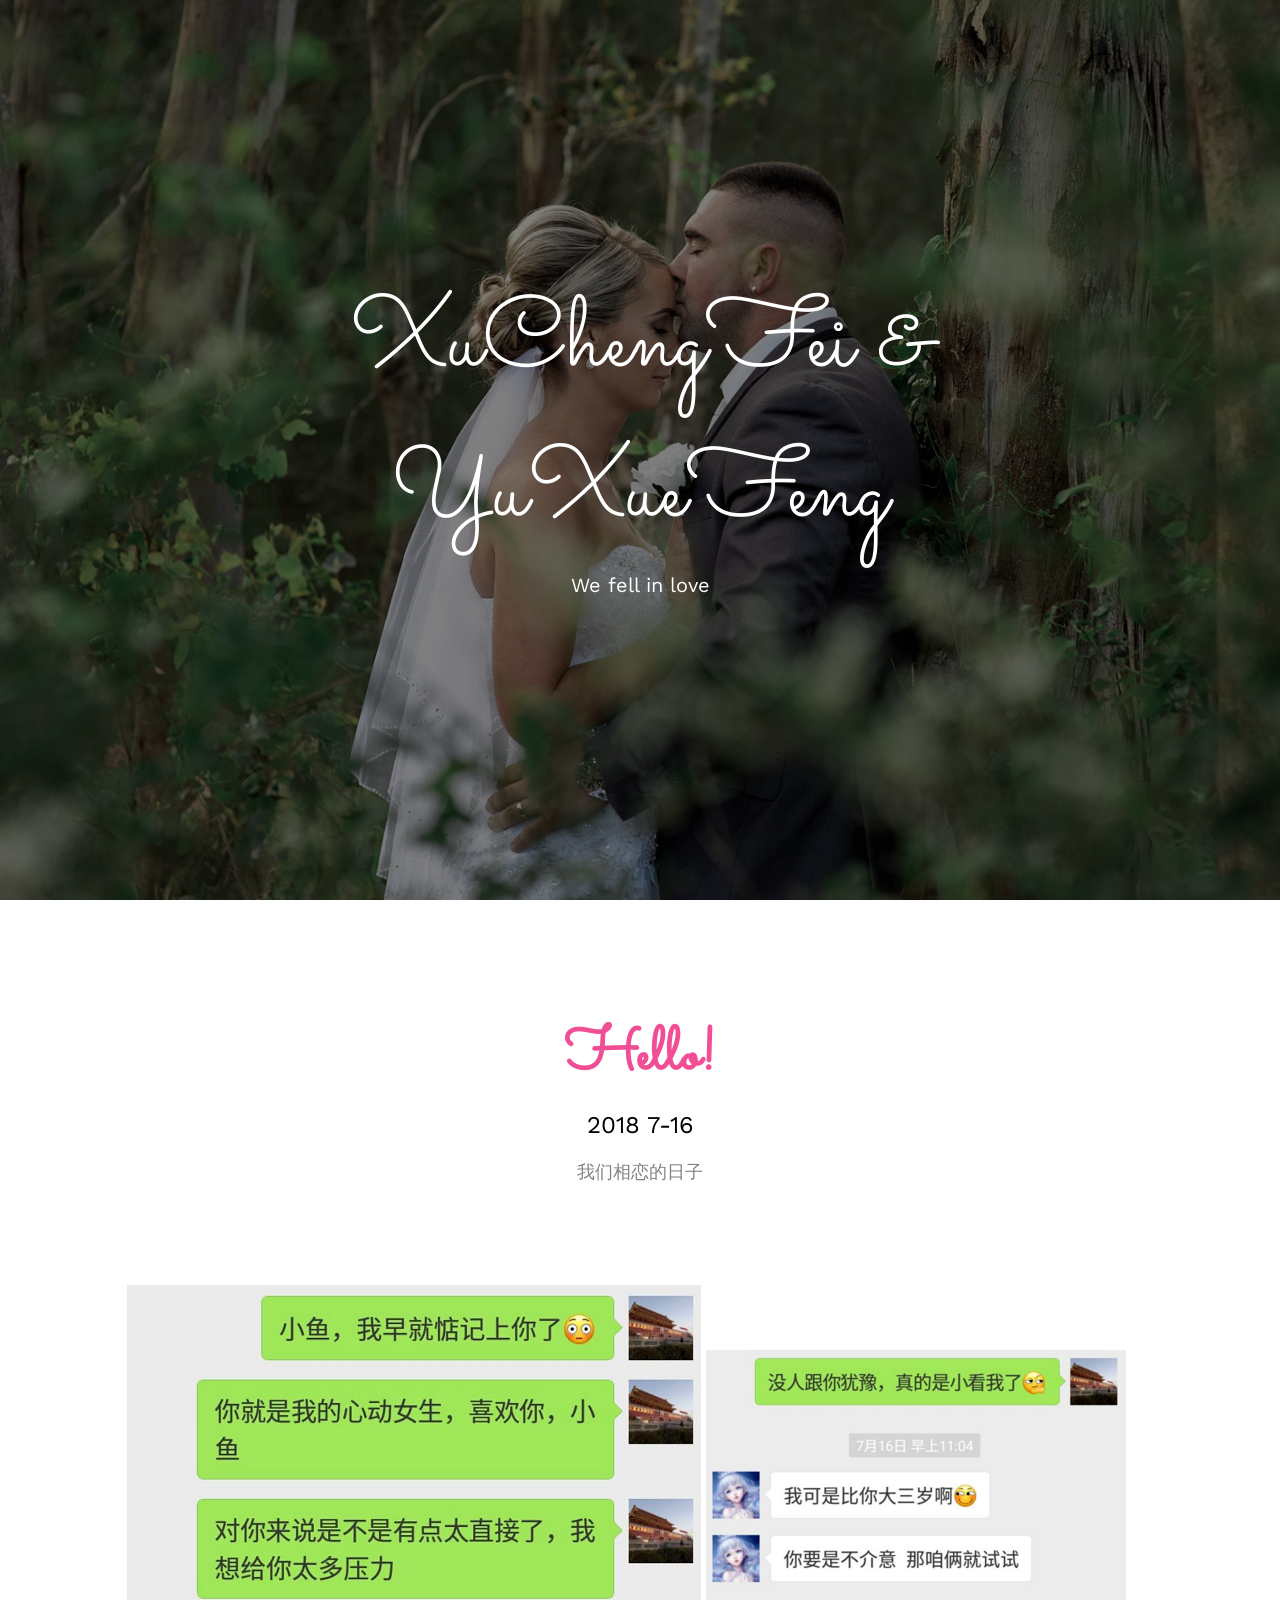
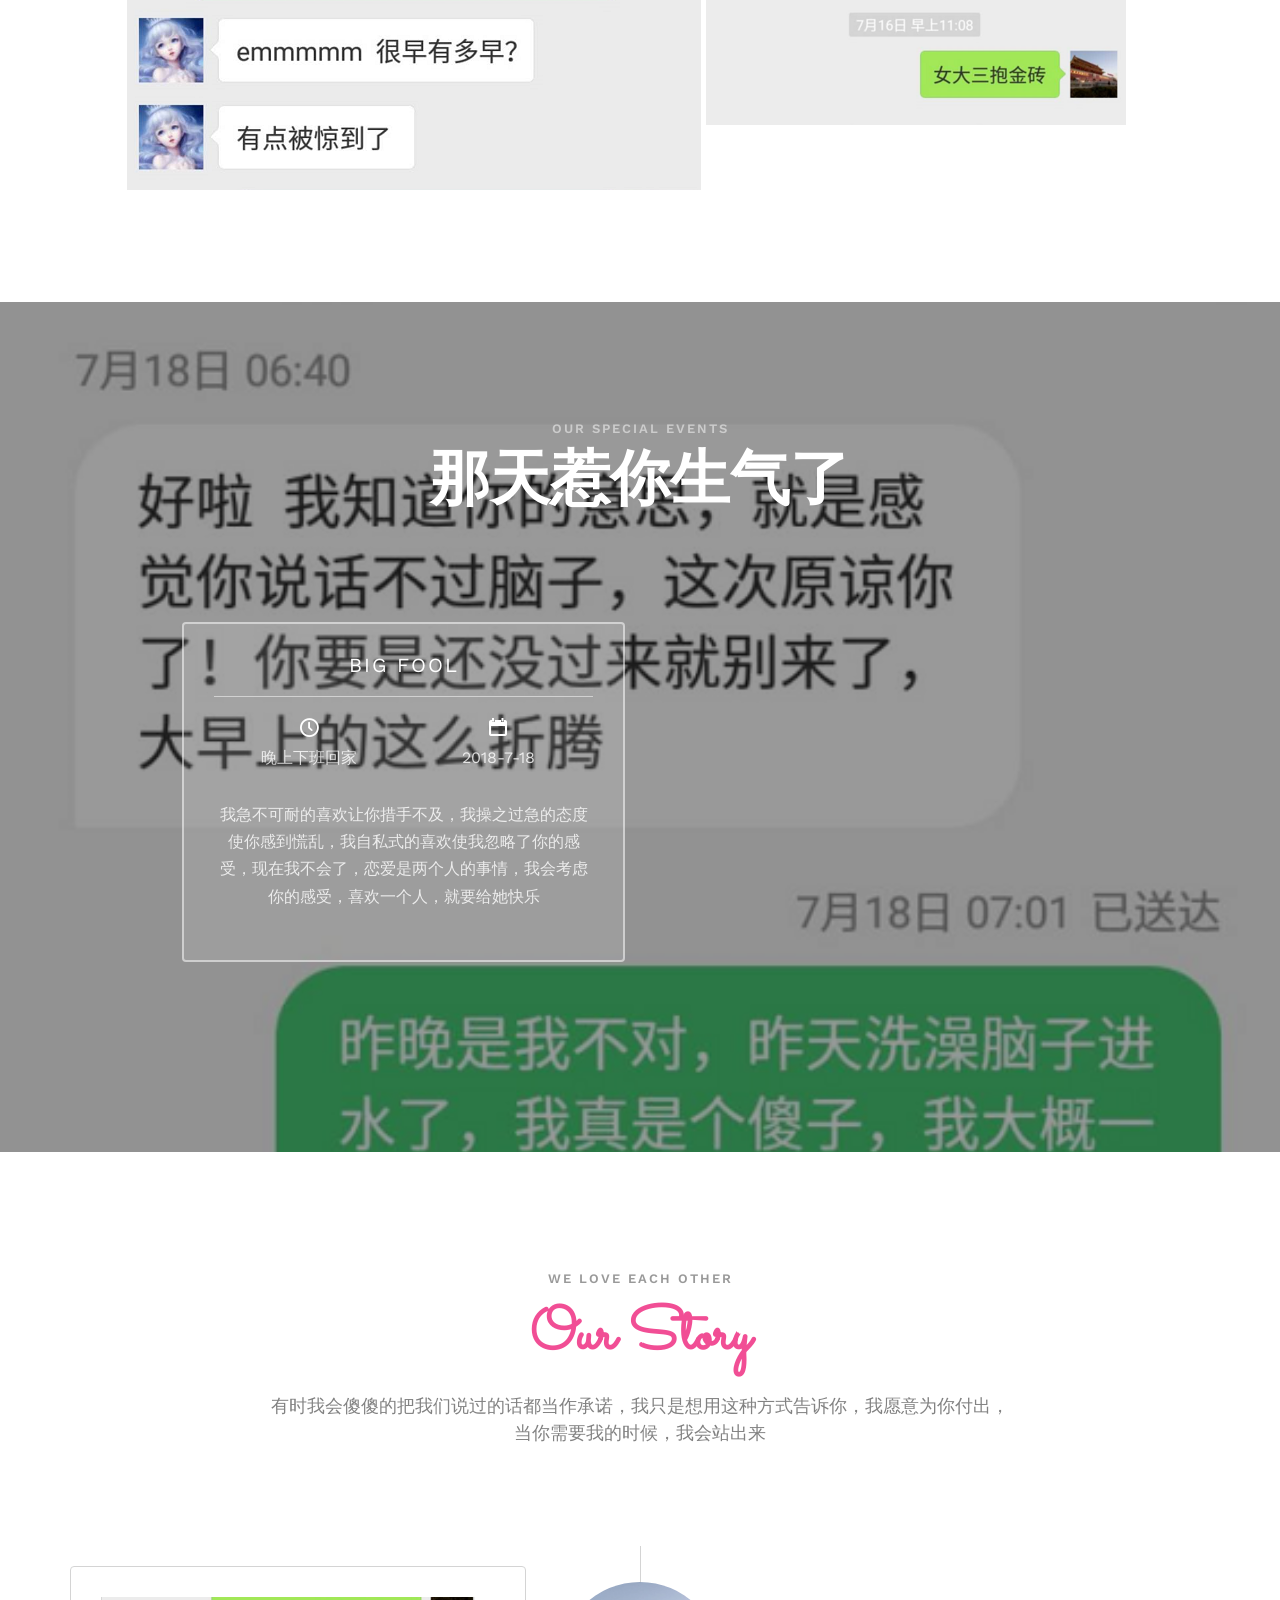
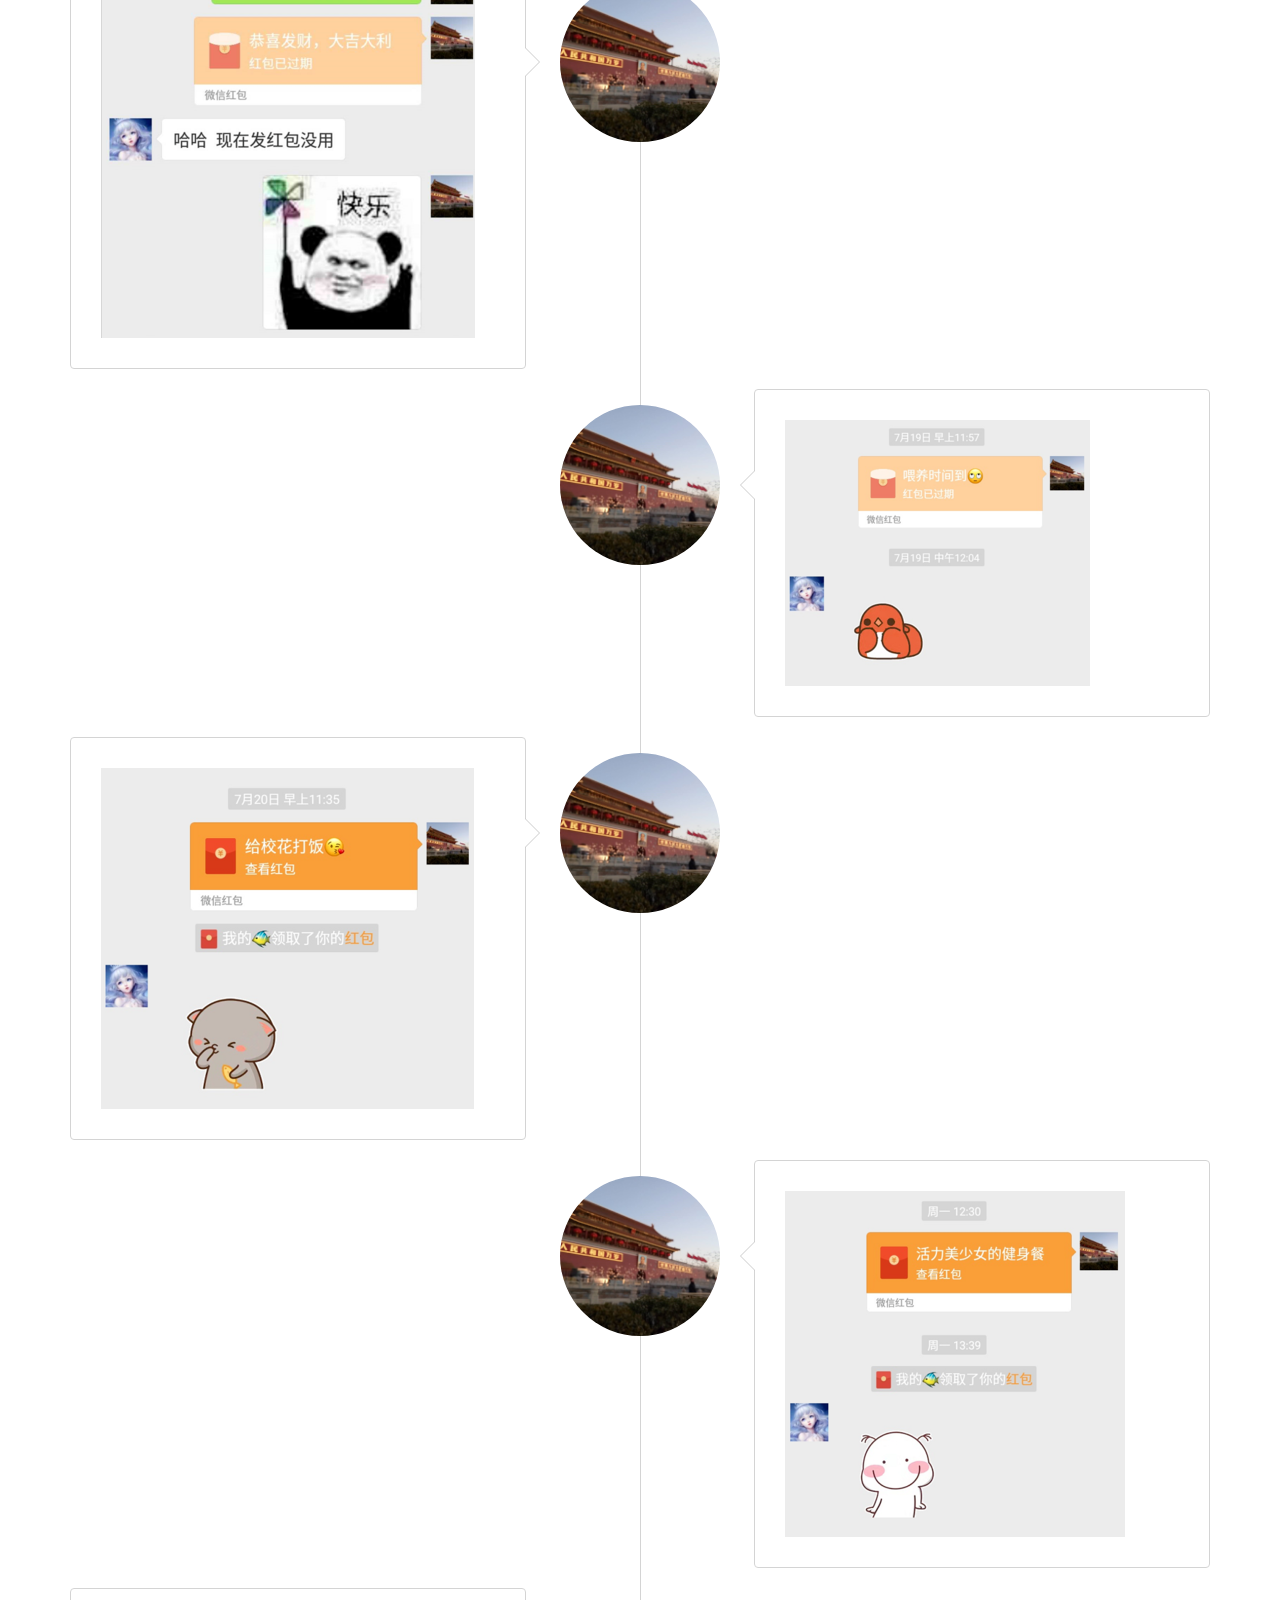
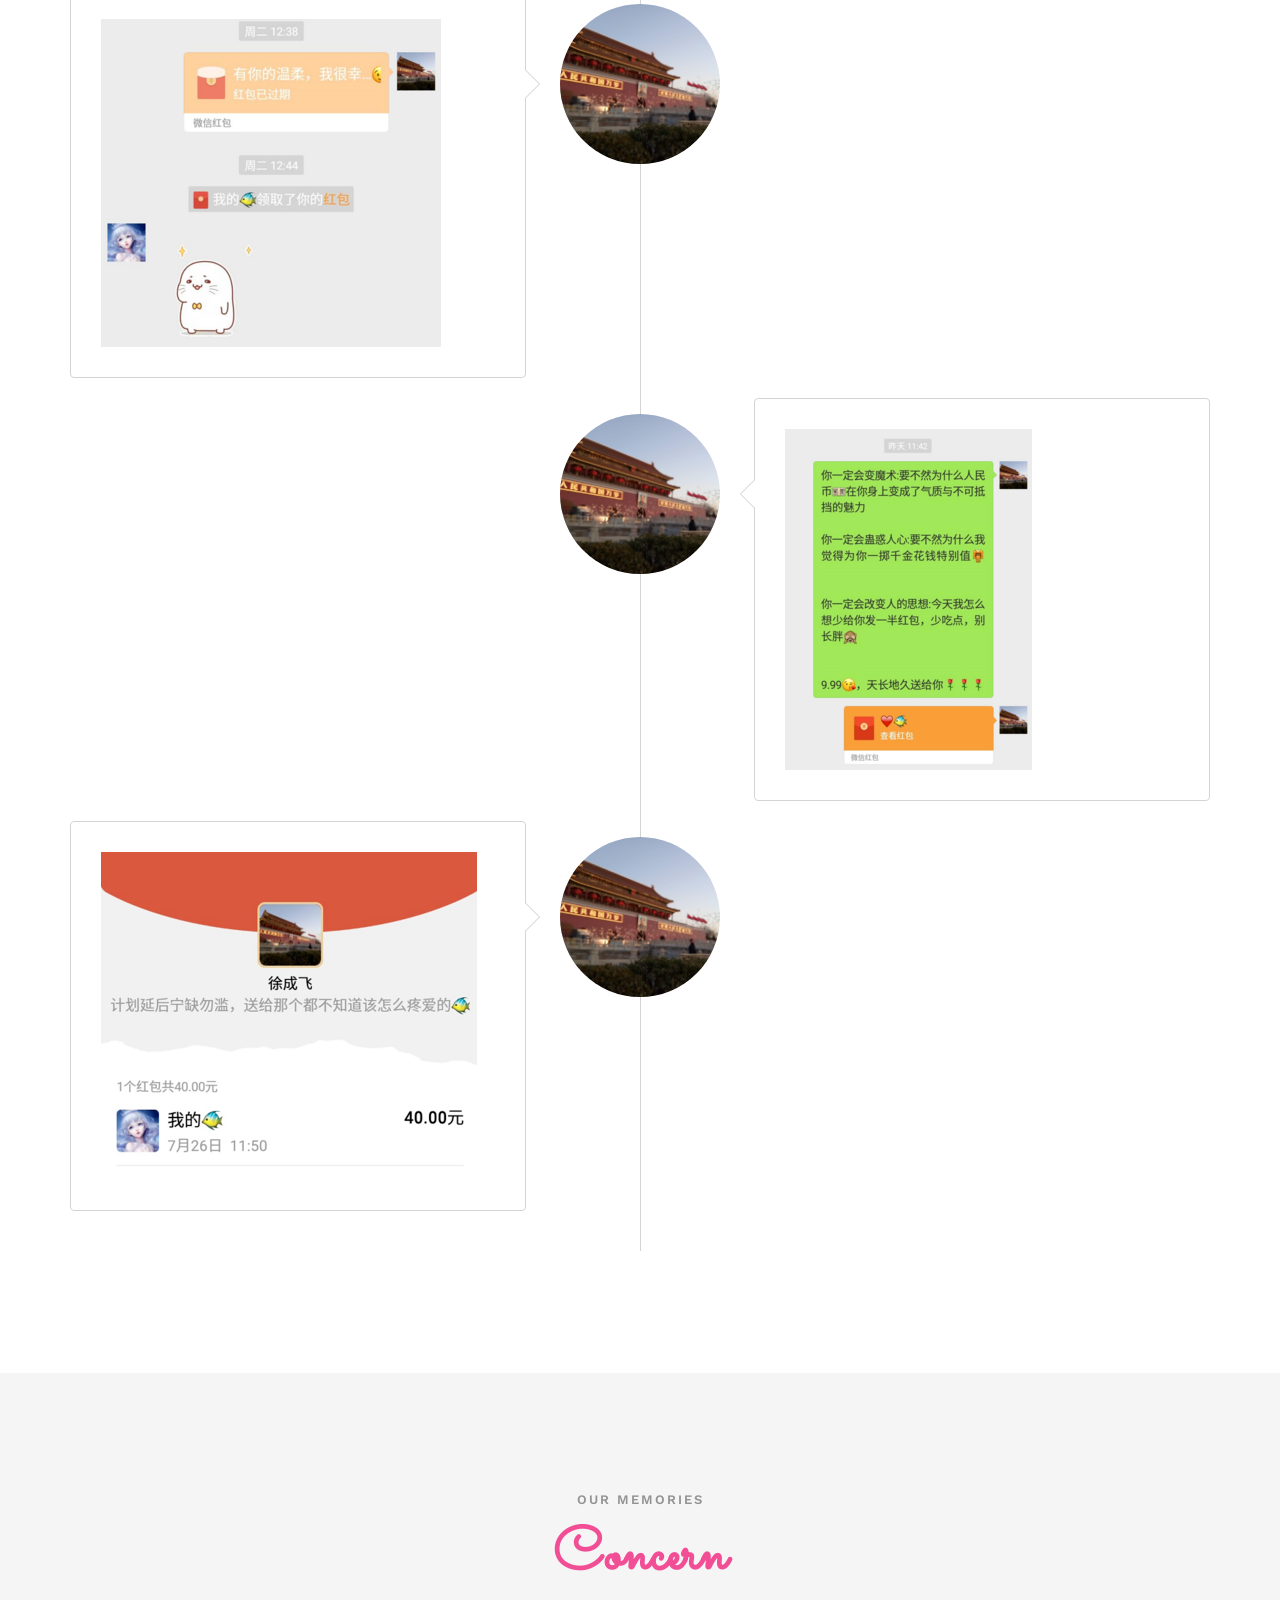
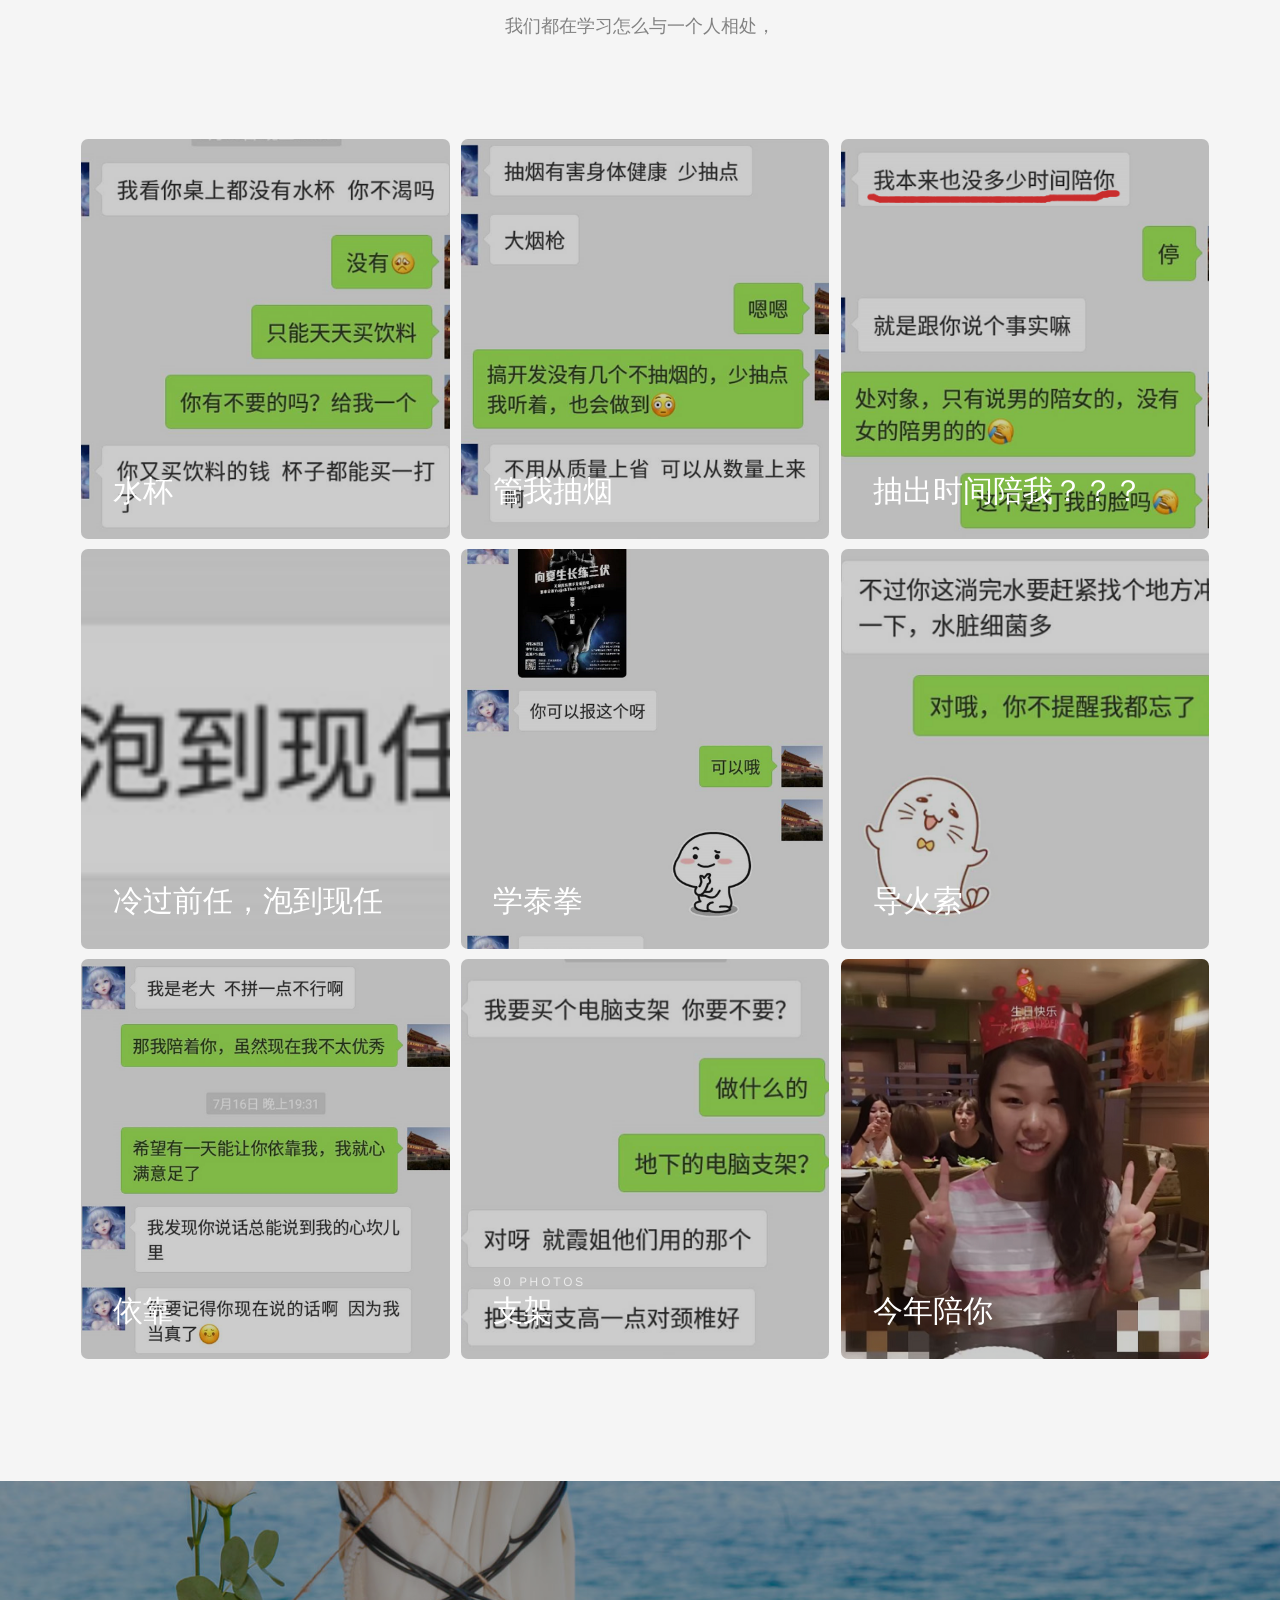
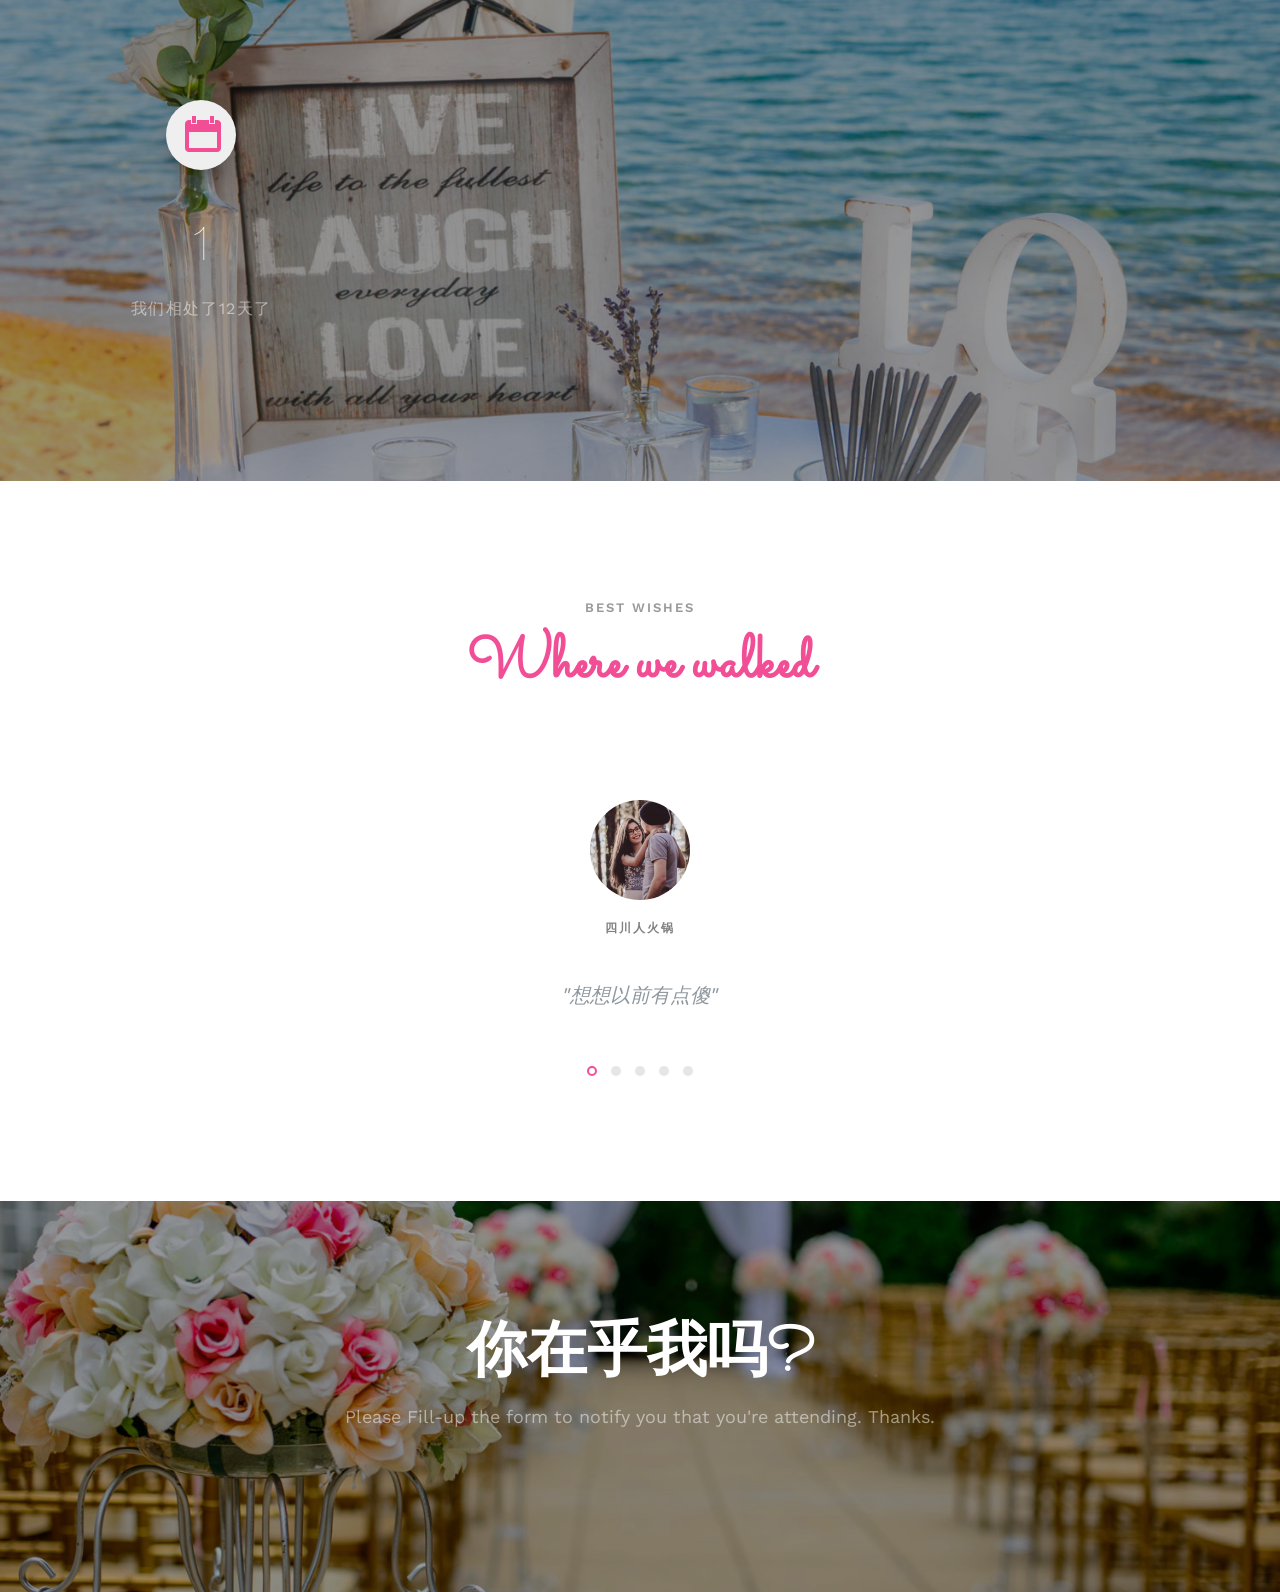
==== commit b3804d5c: "for xiaoyu" ====
--- a/index.html
+++ b/index.html
@@ -1,759 +1,713 @@
-﻿<!DOCTYPE html>
-<html lang="zxx">
-<head>
-<meta charset="utf-8">
-<meta http-equiv="X-UA-Compatible" content="IE=edge">
-<meta name="viewport" content="width=device-width, initial-scale=1">
-<title>Home</title>
-<!--bootstrap Css-->
-<link href="assets/css/bootstrap.min.css" rel="stylesheet">
-<!--ico font Css-->
-<link href="assets/css/font-awesome.min.css" rel="stylesheet">
-<!-- magnific-popup Css-->
-<link href="assets/css/magnific-popup.css" rel="stylesheet">
-<!--lineProgressbar Css-->
-<link href="assets/css/jquery.lineProgressbar.css" rel="stylesheet">
-<!--owl.carousel Css-->
-<link href="assets/css/owl.carousel.css" rel="stylesheet">
-<!--Slick Nav Css-->
-<link href="assets/css/slicknav.min.css" rel="stylesheet">
-<!--Animate Css-->
-<link href="assets/css/animate.css" rel="stylesheet">
-<!--Style Css-->
-<link href="assets/css/style.css" rel="stylesheet">
-<!--Responsive Css-->
-<link href="assets/css/responsive.css" rel="stylesheet">
-</head>
-<body>
- <!--nav section start-->
-<nav class="nav-area">
-	<div class="container">
-		<div class="row">
-			<div class="col-md-2">
-				<a href="#" class="logo"><img src="assets/img/logo.png" alt="logo image"></a>
-			</div>
-			<div class="col-md-10">
-				<ul id="main-menu">
-					<li><a href="#home">Home</a></li>
-					<li><a href="#about">About</a></li>
-					<li><a href="#resume">Resume</a></li>
-					<li><a href="#service">Service</a></li>
-					<li><a href="#work">Work</a></li>
-					<li><a href="#clients-section">Testimonial</a></li>
-					<li><a href="#blog">Blog</a></li>
-					<li><a href="#contact">Contact</a></li>
-				</ul>
+<!DOCTYPE html>
+<!--[if lt IE 7]>      <html class="no-js lt-ie9 lt-ie8 lt-ie7"> <![endif]-->
+<!--[if IE 7]>         <html class="no-js lt-ie9 lt-ie8"> <![endif]-->
+<!--[if IE 8]>         <html class="no-js lt-ie9"> <![endif]-->
+<!--[if gt IE 8]><!--> <html class="no-js"> <!--<![endif]-->
+	<head>
+	<meta charset="utf-8">
+	<meta http-equiv="X-UA-Compatible" content="IE=edge">
+	<title>Wedding &mdash; 100% Free Fully Responsive HTML5 Template by FREEHTML5.co</title>
+	<meta name="viewport" content="width=device-width, initial-scale=1">
+	<meta name="description" content="Free HTML5 Template by FREEHTML5.CO" />
+	<meta name="keywords" content="free html5, free template, free bootstrap, html5, css3, mobile first, responsive" />
+	<meta name="author" content="FREEHTML5.CO" />
+
+  
+
+  	<!-- Facebook and Twitter integration -->
+	<meta property="og:title" content=""/>
+	<meta property="og:image" content=""/>
+	<meta property="og:url" content=""/>
+	<meta property="og:site_name" content=""/>
+	<meta property="og:description" content=""/>
+	<meta name="twitter:title" content="" />
+	<meta name="twitter:image" content="" />
+	<meta name="twitter:url" content="" />
+	<meta name="twitter:card" content="" />
+
+	<link href='https://fonts.googleapis.com/css?family=Work+Sans:400,300,600,400italic,700' rel='stylesheet' type='text/css'>
+	<link href="https://fonts.googleapis.com/css?family=Sacramento" rel="stylesheet">
+	
+	<!-- Animate.css -->
+	<link rel="stylesheet" href="css/animate.css">
+	<!-- Icomoon Icon Fonts-->
+	<link rel="stylesheet" href="css/icomoon.css">
+	<!-- Bootstrap  -->
+	<link rel="stylesheet" href="css/bootstrap.css">
+
+	<!-- Magnific Popup -->
+	<link rel="stylesheet" href="css/magnific-popup.css">
+
+	<!-- Owl Carousel  -->
+	<link rel="stylesheet" href="css/owl.carousel.min.css">
+	<link rel="stylesheet" href="css/owl.theme.default.min.css">
+
+	<!-- Theme style  -->
+	<link rel="stylesheet" href="css/style.css">
+
+	<!-- Modernizr JS -->
+	<script src="js/modernizr-2.6.2.min.js"></script>
+	<!-- FOR IE9 below -->
+	<!--[if lt IE 9]>
+	<script src="js/respond.min.js"></script>
+	<![endif]-->
+
+	</head>
+	<body>
+		
+	<div class="fh5co-loader"></div>
+	
+	<div id="page">
+	<!--<nav class="fh5co-nav" role="navigation">-->
+		<!--<div class="container">-->
+			<!--<div class="row">-->
+				<!--<div class="col-xs-2">-->
+					<!--<div id="fh5co-logo"><a href="index.html">Wedding<strong>.</strong></a></div>-->
+				<!--</div>-->
+				<!--<div class="col-xs-10 text-right menu-1">-->
+					<!--<ul>-->
+						<!--<li class="active"><a href="index.html">Home</a></li>-->
+						<!--<li><a href="about.html">Story</a></li>-->
+						<!--<li class="has-dropdown">-->
+							<!--<a href="services.html">Services</a>-->
+							<!--<ul class="dropdown">-->
+								<!--<li><a href="#">Web Design</a></li>-->
+								<!--<li><a href="#">eCommerce</a></li>-->
+								<!--<li><a href="#">Branding</a></li>-->
+								<!--<li><a href="#">API</a></li>-->
+							<!--</ul>-->
+						<!--</li>-->
+						<!--<li class="has-dropdown">-->
+							<!--<a href="gallery.html">Gallery</a>-->
+							<!--<ul class="dropdown">-->
+								<!--<li><a href="#">HTML5</a></li>-->
+								<!--<li><a href="#">CSS3</a></li>-->
+								<!--<li><a href="#">Sass</a></li>-->
+								<!--<li><a href="#">jQuery</a></li>-->
+							<!--</ul>-->
+						<!--</li>-->
+						<!--<li><a href="contact.html">Contact</a></li>-->
+					<!--</ul>-->
+				<!--</div>-->
+			<!--</div>-->
+			<!---->
+		<!--</div>-->
+	<!--</nav>-->
+
+	<header id="fh5co-header" class="fh5co-cover" role="banner" style="background-image:url(images/img_bg_2.jpg);" data-stellar-background-ratio="0.5">
+		<div class="overlay"></div>
+		<div class="container">
+			<div class="row">
+				<div class="col-md-8 col-md-offset-2 text-center">
+					<div class="display-t">
+						<div class="display-tc animate-box" data-animate-effect="fadeIn">
+							<h1>XuChengFei &amp; YuXueFeng</h1>
+							<h2>We fell in love</h2>
+							<!--<div class="simply-countdown simply-countdown-one"></div>-->
+							<!--<p><a href="#" class="btn btn-default btn-sm">Save the date</a></p>-->
+						</div>
+					</div>
+				</div>
+			</div>
+		</div>
+	</header>
+
+	<div id="fh5co-couple">
+		<div class="container">
+			<div class="row">
+				<div class="col-md-8 col-md-offset-2 text-center fh5co-heading animate-box">
+					<h2>Hello!</h2>
+					<h3>2018 7-16</h3>
+					<p>我们相恋的日子</p>
+				</div>
+			</div>
+			<div class="couple-wrap animate-box">
+				<!--<div class="couple-half">-->
+					<!--<div class="groom">-->
+						<!--<img src="images/groom.jpg" alt="groom" class="img-responsive">-->
+					<!--</div>-->
+					<!--<div class="desc-groom">-->
+						<!--<h3>Joefrey Mahusay</h3>-->
+						<!--<p>Far far away, behind the word mountains, far from the countries Vokalia and Consonantia, there live the blind texts. Separated they live in Bookmarksgrove</p>-->
+					<!--</div>-->
+				<!--</div>-->
+				<!--<p class="heart text-center"><i class="icon-heart2"></i></p>-->
+				<!--<div class="couple-half">-->
+					<!--<div class="bride">-->
+						<!--<img src="images/bride.jpg" alt="groom" class="img-responsive">-->
+					<!--</div>-->
+					<!--<div class="desc-bride">-->
+						<!--<h3>Sheila Mahusay</h3>-->
+						<!--<p>Far far away, behind the word mountains, far from the countries Vokalia and Consonantia, there live the blind texts. Separated they live in Bookmarksgrove</p>-->
+					<!--</div>-->
+				<!--</div>-->
+				<img src="images/表白.png" >
+				<img src="images/表白成功.png" >
 			</div>
 		</div>
 	</div>
-</nav>
-   <!--nav section end-->
-  <!--header section start-->
-   <header class="header-area header-bg" id="home">
-		<div class="header-inner">
-				<span>Welcome</span>
-				<h1>I Am Mark Stev</h1>
-				<h6>Web Developer , web designer</h6>
-				<div class="scroll-down">
-					<span></span>
-				</div>
-		</div>
-   </header>
-     <!--header section end-->
-     <!--about section start-->
-     <section class="about-area" id="about">
-     	<div class="container">
-     		<div class="row">
-     			<div class="col-md-6">
-     				<img src="assets/img/profile-pic.jpg" alt="profile picture">
-     			</div>
-     			<div class="col-md-6">
-     				<div class="section-title inner">
-						<h2>About Me</h2>
-						<p>Lorem ipsum dolor sit amet, consectetur adipisicing elit. Voluptatem quas error modi quaerat sequi, debitis!</p>
-					</div>
-     				<ul>
-     					<li><strong>Full Name :</strong> Mark Stev</li>
-     					<li><strong>Age :</strong> 23</li>
-     					<li><strong>Address :</strong> Berlin, Germany</li>
-     					<li><strong>Email :</strong> mark@example.com</li>
-     					<li><strong>Phone :</strong> +111 222 333</li>
-     					<li><strong>Skype :</strong> Mark-333</li>
-     					<li><strong>Job :</strong>  Grapich Designer</li>
-     					<li><strong>Freelancer :</strong> available</li>
-     				</ul>
-     				<a href="#" class="boxed-btn">Hire</a>
-     				<a href="#" class="boxed-btn">My work</a>
-     			</div>
-     		</div>
-     	</div>
-     </section>
-     <!--about section end-->
-     <!--skill section start-->
-     <section class="skill-section">
-     	<div class="container">
-			<div class="row">
-     			<div class="col-md-6 col-md-offset-3 text-center">
-     				<div class="section-title main">
-						<h2>My Skill</h2>
-						<p>Lorem ipsum dolor sit amet, consectetur adipisicing elit. Voluptatem quas error modi quaerat sequi, debitis!</p>
-					</div>
-     			</div>
-     		</div>
-     		<div class="row text-center">
-     			<div class="col-md-3 col-sm-6">
-     				<div id="circle-1"></div>
-     				<h4 class="text-uppercase">Photoshop</h4>
-     			</div>
-     			<div class="col-md-3 col-sm-6">
-     				<div id="circle-2"></div>
-     				<h4 class="text-uppercase">Illustrator</h4>
-     			</div>
-     			<div class="col-md-3 col-sm-6">
-     				<div id="circle-3"></div>
-     				<h4 class="text-uppercase">Html</h4>
-     			</div>
-     			<div class="col-md-3 col-sm-6">
-     				<div id="circle-4"></div>
-     				<h4 class="text-uppercase">Css</h4>
-     			</div>
-     		</div>
-     	</div>
-     </section>
-     <!--skill section end-->
-     <!-- resome section start -->
-     <section class="resome-area" id="resume">
-     	<div class="container">
-     		<div class="row">
-     			<div class="col-md-6 col-md-offset-3 text-center">
-     				<div class="section-title main">
-						<h2>Education &amp; Experience</h2>
-						<p>Lorem ipsum dolor sit amet, consectetur adipisicing elit. Voluptatem quas error modi quaerat sequi, debitis!</p>
-					</div>
-     			</div>
-     		</div>
-     		<div class="row">
-     			<div class="col-md-6 col-sm-12">
-     				<div class="education-details">
-     					<div class="icon">
-     						<i class="fa fa-briefcase"></i>
-     					</div>
-     					<div class="single-education-list">
-     						<h4>MERIN LAND COLLEGE</h4>
-     						<span class="duration">2012 - 2014</span>
-     						<p>Lorem ipsum dolor sit amet, consectetur adipisicing elit. Vitae, consectetur.</p>
-     					</div>
-     					<div class="single-education-list">
-     						<h4>MERIN LAND COLLEGE</h4>
-     						<span class="duration">2012 - 2014</span>
-     						<p>Lorem ipsum dolor sit amet, consectetur adipisicing elit. Vitae, consectetur.</p>
-     					</div>
-     					<div class="single-education-list">
-     						<h4>MERIN LAND COLLEGE</h4>
-     						<span class="duration">2012 - 2014</span>
-     						<p>Lorem ipsum dolor sit amet, consectetur adipisicing elit. Vitae, consectetur.</p>
-     					</div>
-     				</div>
-     			</div>
-     			<div class="col-md-6 col-sm-12">
-     				<div class="working-details">
-     					<div class="icon">
-     						<i class="fa fa-book"></i>
-     					</div>
-     					<div class="single-education-list">
-     						<h4>MERIN LAND COLLEGE</h4>
-     						<span class="duration">2012 - 2014</span>
-     						<p>Lorem ipsum dolor sit amet, consectetur adipisicing elit. Vitae, consectetur.</p>
-     					</div>
-     					<div class="single-education-list">
-     						<h4>MERIN LAND COLLEGE</h4>
-     						<span class="duration">2012 - 2014</span>
-     						<p>Lorem ipsum dolor sit amet, consectetur adipisicing elit. Vitae, consectetur.</p>
-     					</div>
-     					<div class="single-education-list">
-     						<h4>MERIN LAND COLLEGE</h4>
-     						<span class="duration">2012 - 2014</span>
-     						<p>Lorem ipsum dolor sit amet, consectetur adipisicing elit. Vitae, consectetur.</p>
-     					</div>
-     				</div>
-     			</div>
-     			<div class="col-md-12 text-center">
-     				<a href="#" class="boxed-btn">Download Resome</a>
-     			</div>
-     		</div>
-     	</div>
-     </section>
-     <!-- resome section end -->
-	<!--service section start-->
-	<section class="service-section" id="service">
+
+	<div id="fh5co-event" class="fh5co-bg" style="background-image:url(images/718生气.png);">
+		<div class="overlay"></div>
 		<div class="container">
 			<div class="row">
-     			<div class="col-md-6 col-md-offset-3 text-center">
-     				<div class="section-title main">
-						<h2>My Daily Service</h2>
-						<p>Lorem ipsum dolor sit amet, consectetur adipisicing elit. Voluptatem quas error modi quaerat sequi, debitis!</p>
-					</div>
-     			</div>
-     		</div>
-			<div class="service-inner">
-				<div class="row">
-					<div class="col-md-4 col-sm-6">
-						<div class="single-service-box">
-							<div class="icon">
-								<img src="assets/img/service-1.png" alt="service icon">
-							</div>
-							<h4>Design</h4>
-							<p>Lorem ipsum dolor sit amet, consectetur adipisicing elit. At, nisi?</p>
+				<div class="col-md-8 col-md-offset-2 text-center fh5co-heading animate-box">
+					<span>Our Special Events</span>
+					<h2>那天惹你生气了</h2>
+				</div>
+			</div>
+			<div class="row">
+				<div class="display-t">
+					<div class="display-tc">
+						<div class="col-md-10 col-md-offset-1">
+							<div class="col-md-6 col-sm-6 text-center" >
+								<div class="event-wrap animate-box">
+									<h3>big fool</h3>
+									<div class="event-col">
+										<i class="icon-clock"></i>
+										<span>晚上下班回家</span>
+									</div>
+									<div class="event-col">
+										<i class="icon-calendar"></i>
+										<span>2018-7-18</span>
+									</div>
+									<p>我急不可耐的喜欢让你措手不及，我操之过急的态度使你感到慌乱，我自私式的喜欢使我忽略了你的感受，现在我不会了，恋爱是两个人的事情，我会考虑你的感受，喜欢一个人，就要给她快乐</p>
+								</div>
+							</div>
+							<!--<div class="col-md-6 col-sm-6 text-center">-->
+								<!--<div class="event-wrap animate-box">-->
+									<!--<h3>Wedding Party</h3>-->
+									<!--<div class="event-col">-->
+										<!--<i class="icon-clock"></i>-->
+										<!--<span>7:00 PM</span>-->
+										<!--<span>12:00 AM</span>-->
+									<!--</div>-->
+									<!--<div class="event-col">-->
+										<!--<i class="icon-calendar"></i>-->
+										<!--<span>Monday 28</span>-->
+										<!--<span>November, 2016</span>-->
+									<!--</div>-->
+									<!--<p>Far far away, behind the word mountains, far from the countries Vokalia and Consonantia, there live the blind texts. Separated they live in Bookmarksgrove right at the coast of the Semantics, a large language ocean.</p>-->
+								<!--</div>-->
+							<!--</div>-->
 						</div>
 					</div>
-					<div class="col-md-4 col-sm-6">
-						<div class="single-service-box">
-							<div class="icon">
-								<img src="assets/img/service-2.png" alt="service icon">
-							</div>
-							<h4>DEVELOPMENT</h4>
-							<p>Lorem ipsum dolor sit amet, consectetur adipisicing elit. At, nisi?</p>
+				</div>
+			</div>
+		</div>
+	</div>
+
+	<div id="fh5co-couple-story">
+		<div class="container">
+			<div class="row">
+				<div class="col-md-8 col-md-offset-2 text-center fh5co-heading animate-box">
+					<span>We Love Each Other</span>
+					<h2>Our Story</h2>
+					<p>有时我会傻傻的把我们说过的话都当作承诺，我只是想用这种方式告诉你，我愿意为你付出，当你需要我的时候，我会站出来</p>
+				</div>
+			</div>
+			<div class="row">
+				<div class="col-md-12 col-md-offset-0">
+					<ul class="timeline animate-box">
+						<li class="animate-box">
+							<div class="timeline-badge" style="background-image:url(images/head.png);"></div>
+							<div class="timeline-panel" >
+								<!--<div class="timeline-heading">-->
+									<!--<h3 class="timeline-title">First We Meet</h3>-->
+									<!--<span class="date">December 25, 2015</span>-->
+								<!--</div>-->
+								<!--<div class="timeline-body">-->
+									<!--<p>Far far away, behind the word mountains, far from the countries Vokalia and Consonantia, there live the blind texts. Separated they live in Bookmarksgrove right at the coast of the Semantics, a large language ocean.</p>-->
+								<!--</div>-->
+								<img src="images/第一次.png" >
+							</div>
+						</li>
+						<li class="timeline-inverted animate-box">
+							<div class="timeline-badge" style="background-image:url(images/head.png);"></div>
+							<div class="timeline-panel" >
+								<!--<div class="timeline-heading">-->
+									<!--<h3 class="timeline-title">First We Meet</h3>-->
+									<!--<span class="date">December 25, 2015</span>-->
+								<!--</div>-->
+								<!--<div class="timeline-body">-->
+									<!--<p>Far far away, behind the word mountains, far from the countries Vokalia and Consonantia, there live the blind texts. Separated they live in Bookmarksgrove right at the coast of the Semantics, a large language ocean.</p>-->
+								<!--</div>-->
+								<img src="images/719.png" >
+							</div>
+						</li>
+						<li class="animate-box">
+							<div class="timeline-badge" style="background-image:url(images/head.png);"></div>
+							<div class="timeline-panel" >
+								<!--<div class="timeline-heading">-->
+									<!--<h3 class="timeline-title">First We Meet</h3>-->
+									<!--<span class="date">December 25, 2015</span>-->
+								<!--</div>-->
+								<!--<div class="timeline-body">-->
+									<!--<p>Far far away, behind the word mountains, far from the countries Vokalia and Consonantia, there live the blind texts. Separated they live in Bookmarksgrove right at the coast of the Semantics, a large language ocean.</p>-->
+								<!--</div>-->
+								<img src="images/720.png" >
+							</div>
+						</li>
+						<li class="timeline-inverted animate-box">
+							<div class="timeline-badge" style="background-image:url(images/head.png);"></div>
+							<div class="timeline-panel" >
+								<!--<div class="timeline-heading">-->
+									<!--<h3 class="timeline-title">First We Meet</h3>-->
+									<!--<span class="date">December 25, 2015</span>-->
+								<!--</div>-->
+								<!--<div class="timeline-body">-->
+									<!--<p>Far far away, behind the word mountains, far from the countries Vokalia and Consonantia, there live the blind texts. Separated they live in Bookmarksgrove right at the coast of the Semantics, a large language ocean.</p>-->
+								<!--</div>-->
+								<img src="images/723.png" >
+							</div>
+						</li>
+						<li class="animate-box">
+							<div class="timeline-badge" style="background-image:url(images/head.png);"></div>
+							<div class="timeline-panel" >
+								<!--<div class="timeline-heading">-->
+									<!--<h3 class="timeline-title">First We Meet</h3>-->
+									<!--<span class="date">December 25, 2015</span>-->
+								<!--</div>-->
+								<!--<div class="timeline-body">-->
+									<!--<p>Far far away, behind the word mountains, far from the countries Vokalia and Consonantia, there live the blind texts. Separated they live in Bookmarksgrove right at the coast of the Semantics, a large language ocean.</p>-->
+								<!--</div>-->
+								<img src="images/724.png" >
+							</div>
+						</li>
+						<li class="timeline-inverted animate-box">
+							<div class="timeline-badge" style="background-image:url(images/head.png);"></div>
+							<div class="timeline-panel" >
+								<!--<div class="timeline-heading">-->
+									<!--<h3 class="timeline-title">First We Meet</h3>-->
+									<!--<span class="date">December 25, 2015</span>-->
+								<!--</div>-->
+								<!--<div class="timeline-body">-->
+									<!--<p>Far far away, behind the word mountains, far from the countries Vokalia and Consonantia, there live the blind texts. Separated they live in Bookmarksgrove right at the coast of the Semantics, a large language ocean.</p>-->
+								<!--</div>-->
+								<img src="images/725.png" >
+							</div>
+						</li>
+							<li class="animate-box">
+							<div class="timeline-badge" style="background-image:url(images/head.png);"></div>
+							<div class="timeline-panel" >
+								<!--<div class="timeline-heading">-->
+									<!--<h3 class="timeline-title">First We Meet</h3>-->
+									<!--<span class="date">December 25, 2015</span>-->
+								<!--</div>-->
+								<!--<div class="timeline-body">-->
+									<!--<p>Far far away, behind the word mountains, far from the countries Vokalia and Consonantia, there live the blind texts. Separated they live in Bookmarksgrove right at the coast of the Semantics, a large language ocean.</p>-->
+								<!--</div>-->
+								<img src="images/726.png" >
+							</div>
+						</li>
+						<!--<li class="timeline-inverted animate-box">-->
+							<!--<div class="timeline-badge" style="background-image:url(images/couple-2.jpg);"></div>-->
+							<!--<div class="timeline-panel">-->
+								<!--<div class="timeline-heading">-->
+									<!--<h3 class="timeline-title">First Date</h3>-->
+									<!--<span class="date">December 28, 2015</span>-->
+								<!--</div>-->
+								<!--<div class="timeline-body">-->
+									<!--<p>Far far away, behind the word mountains, far from the countries Vokalia and Consonantia, there live the blind texts. Separated they live in Bookmarksgrove right at the coast of the Semantics, a large language ocean.</p>-->
+								<!--</div>-->
+							<!--</div>-->
+						<!--</li>-->
+						<!--<li class="animate-box">-->
+							<!--<div class="timeline-badge" style="background-image:url(images/couple-3.jpg);"></div>-->
+							<!--<div class="timeline-panel">-->
+								<!--<div class="timeline-heading">-->
+									<!--<h3 class="timeline-title">In A Relationship</h3>-->
+									<!--<span class="date">January 1, 2016</span>-->
+								<!--</div>-->
+								<!--<div class="timeline-body">-->
+									<!--<p>Far far away, behind the word mountains, far from the countries Vokalia and Consonantia, there live the blind texts. Separated they live in Bookmarksgrove right at the coast of the Semantics, a large language ocean.</p>-->
+								<!--</div>-->
+							<!--</div>-->
+						<!--</li>-->
+			    	</ul>
+				</div>
+			</div>
+		</div>
+	</div>
+	<div id="fh5co-gallery" class="fh5co-section-gray">
+		<div class="container">
+			<div class="row">
+				<div class="col-md-8 col-md-offset-2 text-center fh5co-heading animate-box">
+					<span>Our Memories</span>
+					<h2>Concern</h2>
+					<p>我们都在学习怎么与一个人相处，</p>
+				</div>
+			</div>
+			<div class="row row-bottom-padded-md">
+				<div class="col-md-12">
+					<ul id="fh5co-gallery-list">
+						
+						<li class="one-third animate-box" data-animate-effect="fadeIn" style="background-image: url(images/给我买水杯.png); ">
+						<a href="images/gallery-1.jpg">
+							<div class="case-studies-summary">
+								<!--<span>14 Photos</span>-->
+								<h2>水杯</h2>
+							</div>
+						</a>
+					</li>
+					<li class="one-third animate-box" data-animate-effect="fadeIn" style="background-image: url(images/禁烟.png); ">
+						<a href="#" class="color-2">
+							<div class="case-studies-summary">
+								<h2>管我抽烟</h2>
+							</div>
+						</a>
+					</li>
+
+
+					<li class="one-third animate-box" data-animate-effect="fadeIn" style="background-image: url(images/你是真的吗？.png); ">
+						<a href="#" class="color-3">
+							<div class="case-studies-summary">
+								<h2>抽出时间陪我？？？</h2>
+							</div>
+						</a>
+					</li>
+					<li class="one-third animate-box" data-animate-effect="fadeIn" style="background-image: url(images/泡到现任.png); ">
+						<a href="#" class="color-4">
+							<div class="case-studies-summary">
+								<h2>冷过前任，泡到现任</h2>
+							</div>
+						</a>
+					</li>
+
+						<li class="one-third animate-box" data-animate-effect="fadeIn" style="background-image: url(images/泰拳.png); ">
+							<a href="#" class="color-3">
+								<div class="case-studies-summary">
+									<h2>学泰拳</h2>
+								</div>
+							</a>
+						</li>
+						<li class="one-third animate-box" data-animate-effect="fadeIn" style="background-image: url(images/趟水.png); ">
+							<a href="#" class="color-4">
+								<div class="case-studies-summary">
+									<h2>导火索</h2>
+								</div>
+							</a>
+						</li>
+
+						<li class="one-third animate-box" data-animate-effect="fadeIn" style="background-image: url(images/依靠.png); ">
+							<a href="#" class="color-4">
+								<div class="case-studies-summary">
+									<h2>依靠</h2>
+								</div>
+							</a>
+						</li>
+
+						<li class="one-third animate-box" data-animate-effect="fadeIn" style="background-image: url(images/支架.png); ">
+							<a href="#" class="color-5">
+								<div class="case-studies-summary">
+									<span>90 Photos</span>
+									<h2>支架</h2>
+								</div>
+							</a>
+						</li>
+						<li class="one-third animate-box" data-animate-effect="fadeIn" style="background-image: url(images/今年陪你.png); ">
+							<a href="#" class="color-6">
+								<div class="case-studies-summary">
+									<h2>今年陪你</h2>
+								</div>
+							</a>
+						</li>
+					</ul>		
+				</div>
+			</div>
+		</div>
+	</div>
+
+	<div id="fh5co-counter" class="fh5co-bg fh5co-counter" style="background-image:url(images/img_bg_5.jpg);">
+		<div class="overlay"></div>
+		<div class="container">
+			<div class="row">
+				<div class="display-t">
+					<div class="display-tc">
+						<!--<div class="col-md-3 col-sm-6 animate-box">-->
+							<!--<div class="feature-center">-->
+								<!--<span class="icon">-->
+									<!--<i class="icon-users"></i>-->
+								<!--</span>-->
+
+								<!--<span class="counter js-counter" data-from="0" data-to="500" data-speed="5000" data-refresh-interval="50">1</span>-->
+								<!--<span class="counter-label">Estimated Guest</span>-->
+
+							<!--</div>-->
+						<!--</div>-->
+						<!--<div class="col-md-3 col-sm-6 animate-box">-->
+							<!--<div class="feature-center">-->
+								<!--<span class="icon">-->
+									<!--<i class="icon-user"></i>-->
+								<!--</span>-->
+
+								<!--<span class="counter js-counter" data-from="0" data-to="1000" data-speed="5000" data-refresh-interval="50">1</span>-->
+								<!--<span class="counter-label">We Catter</span>-->
+							<!--</div>-->
+						<!--</div>-->
+						<div class="col-md-3 col-sm-6 animate-box">
+							<div class="feature-center">
+								<span class="icon">
+									<i class="icon-calendar"></i>
+								</span>
+								<span class="counter js-counter" data-from="0" data-to="12" data-speed="5000" data-refresh-interval="50">1</span>
+								<span class="counter-label">我们相处了12天了</span>
+							</div>
+						</div>
+						<!--<div class="col-md-3 col-sm-6 animate-box">-->
+							<!--<div class="feature-center">-->
+								<!--<span class="icon">-->
+									<!--<i class="icon-clock"></i>-->
+								<!--</span>-->
+
+								<!--<span class="counter js-counter" data-from="0" data-to="2345" data-speed="5000" data-refresh-interval="50">1</span>-->
+								<!--<span class="counter-label">Hours Spent</span>-->
+
+							<!--</div>-->
+						<!--</div>-->
+					</div>
+				</div>
+			</div>
+		</div>
+	</div>
+
+	<div id="fh5co-testimonial">
+		<div class="container">
+			<div class="row">
+				<div class="row animate-box">
+					<div class="col-md-8 col-md-offset-2 text-center fh5co-heading">
+						<span>Best Wishes</span>
+						<h2>Where we walked</h2>
+					</div>
+				</div>
+				<div class="row">
+					<div class="col-md-12 animate-box">
+						<div class="wrap-testimony">
+							<div class="owl-carousel-fullwidth">
+								<div class="item">
+									<div class="testimony-slide active text-center">
+										<figure>
+											<img src="images/couple-1.jpg" alt="user">
+										</figure>
+										<span>四川人火锅</span>
+										<blockquote>
+											<p>"想想以前有点傻"</p>
+										</blockquote>
+									</div>
+								</div>
+								<div class="item">
+									<div class="testimony-slide active text-center">
+										<figure>
+											<img src="images/couple-3.jpg" alt="user">
+										</figure>
+										<span>朝阳大悦城</span>
+										<blockquote>
+											<p>"你在认真的看电影"</p>
+										</blockquote>
+									</div>
+								</div>
+								<div class="item">
+									<div class="testimony-slide active text-center">
+										<figure>
+											<img src="images/couple-2.jpg" alt="user">
+										</figure>
+										<span>绿茶餐厅</span>
+										<blockquote>
+											<p>"环境美，人更美"</p>
+										</blockquote>
+									</div>
+								</div>
+								<div class="item">
+									<div class="testimony-slide active text-center">
+										<figure>
+											<img src="images/couple-3.jpg" alt="user">
+										</figure>
+										<span>不知名的骨头馆</span>
+										<blockquote>
+											<p>"那天让你受委屈了"</p>
+										</blockquote>
+									</div>
+								</div>
+								<div class="item">
+									<div class="testimony-slide active text-center">
+										<figure>
+											<img src="images/couple-3.jpg" alt="user">
+										</figure>
+										<span>敬请期待</span>
+										<blockquote>
+											<p>"小鱼，我们来日方长，嘿嘿嘿"</p>
+										</blockquote>
+									</div>
+								</div>
+							</div>
 						</div>
 					</div>
-					<div class="col-md-4 col-sm-6">
-						<div class="single-service-box">
-							<div class="icon">
-								<img src="assets/img/service-3.png" alt="service icon">
-							</div>
-							<h4>BRANDING</h4>
-							<p>Lorem ipsum dolor sit amet, consectetur adipisicing elit. At, nisi?</p>
-						</div>
-					</div>
-					<div class="col-md-4 col-sm-6">
-						<div class="single-service-box">
-							<div class="icon">
-								<img src="assets/img/service-4.png" alt="service icon">
-							</div>
-							<h4>MARKETING</h4>
-							<p>Lorem ipsum dolor sit amet, consectetur adipisicing elit. At, nisi?</p>
-						</div>
-					</div>
-					<div class="col-md-4 col-sm-6">
-						<div class="single-service-box">
-							<div class="icon">
-								<img src="assets/img/service-5.png" alt="service icon">
-							</div>
-							<h4>SUPPORT</h4>
-							<p>Lorem ipsum dolor sit amet, consectetur adipisicing elit. At, nisi?</p>
-						</div>
-					</div>
-					<div class="col-md-4 col-sm-6">
-						<div class="single-service-box">
-							<div class="icon">
-								<img src="assets/img/service-6.png" alt="service icon">
-							</div>
-							<h4>CONSULTING</h4>
-							<p>Lorem ipsum dolor sit amet, consectetur adipisicing elit. At, nisi?</p>
-						</div>
-					</div>
-				</div>
-			</div>
-		</div>
-	</section>
-	<!--service section end-->
-    <!--my team section start-->
-    <section class="team-area">
-    	<div class="container">
-    		<div class="row">
-     			<div class="col-md-6 col-md-offset-3 text-center">
-     				<div class="section-title main">
-						<h2>My Team Members</h2>
-						<p>Lorem ipsum dolor sit amet, consectetur adipisicing elit. Voluptatem quas error modi quaerat sequi, debitis!</p>
-					</div>
-     			</div>
-     		</div>
-            <div class="row">
-                <div class="col-md-3 col-sm-6">
-                    <div class="single-team-box">
-                            <div class="team-member-thumb">
-                                <img src="assets/img/team-1.png" alt=" team member picture">
-                            </div>
-                            <div class="content">
-                                <h4>Jhon Doue</h4>
-                                <span class="prosition">Web Designer</span>
-                                <ul class="social-links">
-                                    <li><a href="#"><i class="fa fa-facebook"></i></a></li>
-                                    <li><a href="#"><i class="fa fa-google-plus"></i></a></li>
-                                    <li><a href="#"><i class="fa fa-linkedin"></i></a></li>
-                                    <li><a href="#"><i class="fa fa-twitter"></i></a></li>
-                                </ul>
-                            </div></div>
-                    </div>
-                    <div class="col-md-3 col-sm-6">
-                        <div class="single-team-box">
-                            <div class="team-member-thumb">
-                                <img src="assets/img/team-2.png" alt=" team member picture">
-                            </div>
-                            <div class="content">
-                                <h4>Jhon Doue</h4>
-                                <span class="prosition">Web Designer</span>
-                                <ul class="social-links">
-                                    <li><a href="#"><i class="fa fa-facebook"></i></a></li>
-                                    <li><a href="#"><i class="fa fa-google-plus"></i></a></li>
-                                    <li><a href="#"><i class="fa fa-linkedin"></i></a></li>
-                                    <li><a href="#"><i class="fa fa-twitter"></i></a></li>
-                                </ul>
-                            </div>
-                        </div>
-                    </div>
-                    <div class="col-md-3 col-sm-6">
-                        <div class="single-team-box">
-                            <div class="team-member-thumb">
-                                <img src="assets/img/team-4.png" alt=" team member picture">
-                            </div>
-                            <div class="content">
-                                <h4>Jhon Doue</h4>
-                                <span class="prosition">Web Designer</span>
-                                <ul class="social-links">
-                                    <li><a href="#"><i class="fa fa-facebook"></i></a></li>
-                                    <li><a href="#"><i class="fa fa-google-plus"></i></a></li>
-                                    <li><a href="#"><i class="fa fa-linkedin"></i></a></li>
-                                    <li><a href="#"><i class="fa fa-twitter"></i></a></li>
-                                </ul>
-                            </div>
-                        </div>
-                    </div>
-                    <div class="col-md-3 col-sm-6">
-                        <div class="single-team-box">
-                            <div class="team-member-thumb">
-                                <img src="assets/img/team-3.png" alt=" team member picture">
-                            </div>
-                            <div class="content">
-                                <h4>Jhon Doue</h4>
-                                <span class="prosition">Web Designer</span>
-                                <ul class="social-links">
-                                    <li><a href="#"><i class="fa fa-facebook"></i></a></li>
-                                    <li><a href="#"><i class="fa fa-google-plus"></i></a></li>
-                                    <li><a href="#"><i class="fa fa-linkedin"></i></a></li>
-                                    <li><a href="#"><i class="fa fa-twitter"></i></a></li>
-                                </ul>
-                            </div>
-                        </div>
-                    </div>
-            </div>
-    	</div>
-    </section>
-    <!--my team section end-->
-     <div class="counter-section"> <!-- counter section start -->
-		<div class="container">
-			    <div class="row">
-					<div class="col-md-12 text-center text-uppercase">
-						<ul>
-							<li>
-								<div class="single-counter-item">
-									<div class="icon">
-										<img src="assets/img/project.png" alt="project done image">
-									</div>
-									<span class="counter-number">
-										2350
-									</span>
-									<h4>Project Done</h4>
-								</div>
-							</li>
-							<li>
-								<div class="single-counter-item">
-									<div class="icon">
-										<img src="assets/img/like.png" alt="like image">
-									</div>
-									<span class="counter-number">
-										2350
-									</span>
-									<h4>Happy Clients</h4>
-								</div>
-							</li>
-							<li>
-								<div class="single-counter-item">
-									<div class="icon">
-										<img src="assets/img/coffe-cup.png" alt=" coffe cup">
-									</div>
-									<span class="counter-number">
-										2350
-									</span>
-									<h4>Cups Of Coffee</h4>
-								</div>
-							</li>
-							<li>
-								<div class="single-counter-item">
-									<div class="icon">
-										<img src="assets/img/photo-taken.png" alt="">
-									</div>
-									<span class="counter-number">
-										2350
-									</span>
-									<h4>Photos Taken</h4>
-								</div>
-							</li>
-						</ul>
-					</div>
-				</div>
-		</div>
-     </div> <!-- counter section end -->
-     <!--portfolio section start-->
-     <section class="portfolio-area" id="work">
-     	<div class="container">
-     		<div class="row">
-     			<div class="col-md-6 col-md-offset-3 text-center">
-     				<div class="section-title main">
-						<h2>Some Of My Work</h2>
-						<p>Lorem ipsum dolor sit amet, consectetur adipisicing elit. Voluptatem quas error modi quaerat sequi, debitis!</p>
-					</div>
-     			</div>
-     		</div>
-     		<div class="row">
-     			<div class="col-md-12 text-center">
-     				<ul class="porfolio-menu">
-     					<li data-filter="*" class="active">All</li>
-     					<li data-filter=".design">Web Design</li>
-     					<li data-filter=".development">Web Development</li>
-     					<li data-filter=".photography">Photography</li>
-     				</ul>
-     			</div>
-     			<div class="col-md-12 text-center">
-     				<div class="portolio-masonary">
-     					<div class="single-porfolio-item grid-size design">
-     						<div class="img-thumb">
-     						<img src="assets/img/portfolio-1.jpg" alt=" portfolio image ">
-     							<div class="hover">
-     								<div class="icon">
-     									<a href="assets/img/portfolio-1.jpg" class="image-popup" title="Portfolio image">
-     										<i class="fa fa-search-plus" aria-hidden="true"></i>
-     									</a>
-     								</div>
-     								<div class="icon">
-     									<i class="fa fa-link" aria-hidden="true"></i>
-     								</div>
-     							</div>
-     						</div>
-     					</div>
-     					<div class="single-porfolio-item grid-size design">
-     						<div class="img-thumb">
-     						<img src="assets/img/portfolio-2.jpg" alt=" portfolio image ">
-     							<div class="hover">
-     								<div class="icon">
-     									<a href="assets/img/portfolio-2.jpg" class="image-popup" title="Portfolio image">
-     										<i class="fa fa-search-plus" aria-hidden="true"></i>
-     									</a>
-     								</div>
-     								<div class="icon">
-     									<i class="fa fa-link" aria-hidden="true"></i>
-     								</div>
-     							</div>
-     						</div>
-     					</div>
-     					<div class="single-porfolio-item grid-size development">
-     						<div class="img-thumb">
-     						<img src="assets/img/portfolio-3.jpg" alt=" portfolio image ">
-     							<div class="hover">
-     								<div class="icon">
-     									<a href="assets/img/portfolio-3.jpg" class="image-popup" title="Portfolio image">
-     										<i class="fa fa-search-plus" aria-hidden="true"></i>
-     									</a>
-     								</div>
-     								<div class="icon">
-     									<i class="fa fa-link" aria-hidden="true"></i>
-     								</div>
-     							</div>
-     						</div>
-     					</div>
-     					<div class="single-porfolio-item grid-size development ">
-     						<div class="img-thumb">
-     						<img src="assets/img/portfolio-4.jpg" alt=" portfolio image ">
-     							<div class="hover">
-     								<div class="icon">
-     									<a href="assets/img/portfolio-4.jpg" class="image-popup" title="Portfolio image">
-     										<i class="fa fa-search-plus" aria-hidden="true"></i>
-     									</a>
-     								</div>
-     								<div class="icon">
-     									<i class="fa fa-link" aria-hidden="true"></i>
-     								</div>
-     							</div>
-     						</div>
-     					</div>
-     					<div class="single-porfolio-item grid-size photography">
-     						<div class="img-thumb">
-     						<img src="assets/img/portfolio-5.jpg" alt=" portfolio image ">
-     							<div class="hover">
-     								<div class="icon">
-     									<a href="assets/img/portfolio-5.jpg" class="image-popup" title="Portfolio image">
-     										<i class="fa fa-search-plus" aria-hidden="true"></i>
-     									</a>
-     								</div>
-     								<div class="icon">
-     									<i class="fa fa-link" aria-hidden="true"></i>
-     								</div>
-     							</div>
-     						</div>
-     					</div>
-     					<div class="single-porfolio-item grid-size photography">
-     						<div class="img-thumb">
-     						<img src="assets/img/portfolio-6.jpg" alt=" portfolio image ">
-     							<div class="hover">
-     								<div class="icon">
-     									<a href="assets/img/portfolio-5.jpg" class="image-popup" title="Portfolio image">
-     										<i class="fa fa-search-plus" aria-hidden="true"></i>
-     									</a>
-     								</div>
-     								<div class="icon">
-     									<i class="fa fa-link" aria-hidden="true"></i>
-     								</div>
-     							</div>
-     						</div>
-     					</div>
-     				</div>
-     			</div>
-     		</div>
-     	</div>
-     </section>
-     <!--portfolio section end-->
-     <!-- testimonial section start-->
-     <div class="testimonial-section" id="clients-section">
-		<div class="container">
-			<div class="row">
-     			<div class="col-md-6 col-md-offset-3 text-center">
-     				<div class="section-title main">
-						<h2>My Clients Says</h2>
-						<p>Lorem ipsum dolor sit amet, consectetur adipisicing elit. Voluptatem quas error modi quaerat sequi, debitis!</p>
-					</div>
-     			</div>
-     		</div>
-			<div class="row">
-				<div class="col-md-12">
-					<div id="testimonial-slider">
-						<div class="testimonial">
-							<div class="testimonial-content">
-								<div class="testimonial-icon">
-									<i class="fa fa-quote-left"></i>
-								</div>
-								<p class="description">
-									Lorem ipsum dolor sit amet, consectetur adipiscing elit. Praesent bibendum dolor sit amet eros imperdiet, sit amet hendrerit nisi vehicula.
-								</p>
-							</div>
-							<div class="clients-thumb">
-								<img src="assets/img/clients-1.jpg" alt="clients picture">
-							</div>
-							<h3 class="title">Sara smith</h3>
-							<span class="post">Seo Expert</span>
-						</div>
-						<div class="testimonial">
-							<div class="testimonial-content">
-								<div class="testimonial-icon">
-									<i class="fa fa-quote-left"></i>
-								</div>
-								<p class="description">
-									Lorem ipsum dolor sit amet, consectetur adipiscing elit. Praesent bibendum dolor sit amet eros imperdiet, sit amet hendrerit nisi vehicula.
-								</p>
-							</div>
-							<div class="clients-thumb">
-								<img src="assets/img/clients-3.jpg" alt="clients picture">
-							</div>
-							<h3 class="title">williamson</h3>
-							<span class="post">Web Designer</span>
-						</div>
-						<div class="testimonial">
-							<div class="testimonial-content">
-								<div class="testimonial-icon">
-									<i class="fa fa-quote-left"></i>
-								</div>
-								<p class="description">
-									Lorem ipsum dolor sit amet, consectetur adipiscing elit. Praesent bibendum dolor sit amet eros imperdiet, sit amet hendrerit nisi vehicula.
-								</p>
-							</div>
-							<div class="clients-thumb">
-								<img src="assets/img/clients-4.jpg" alt="clients picture">
-							</div>
-							<h3 class="title">Kristina </h3>
-							<span class="post">Web Developer</span>
-						</div>
-					</div>
 				</div>
 			</div>
 		</div>
 	</div>
-     <!-- testimonial section end-->
-     <!-- blog section start-->
-     <section class="blog-area" id="blog">
-     	<div class="container">
-     		<div class="row">
-     			<div class="col-md-6 col-md-offset-3 text-center">
-     				<div class="section-title main">
-						<h2>My Blog</h2>
-						<p>Lorem ipsum dolor sit amet, consectetur adipisicing elit. Voluptatem quas error modi quaerat sequi, debitis!</p>
-					</div>
-     			</div>
-     		</div>
-     		<div class="row">
-     			<div class="col-md-4 col-sm-6">
-     				<div class="single-blog-post">
-     					<div class="post-thumb">
-     						<img src="assets/img/blog-1.jpg" alt=" blog image">
-     					</div>
-     					<h4>STANdard POST WITH IMAGE</h4>
-     					<ul class="post-meta">
-     						<li><i class="fa fa-clock-o"></i> 05 Jan 2018</li>
-     						<li><i class="fa fa-user"></i> By <a href="#">Admin</a></li>
-     						<li><i class="fa fa-comments"></i> 27</li>
-     					</ul>
-     					<p>Lorem ipsum dolor sit amet, consectetur adipisicing elit. Labore, excepturi modi eius a vel accusamus!</p>
-     					<a href="#" class="boxed-btn">Read More</a>
-     				</div>
-     			</div>
-     			<div class="col-md-4 col-sm-6">
-     				<div class="single-blog-post">
-     					<div class="post-thumb">
-     						<img src="assets/img/blog-2.jpg" alt=" blog image">
-     					</div>
-     					<h4>STANdard POST WITH IMAGE</h4>
-     					<ul class="post-meta">
-     						<li><i class="fa fa-clock-o"></i> 05 Jan 2018</li>
-     						<li><i class="fa fa-user"></i> By <a href="#">Admin</a></li>
-     						<li><i class="fa fa-comments"></i> 27</li>
-     					</ul>
-     					<p>Lorem ipsum dolor sit amet, consectetur adipisicing elit. Labore, excepturi modi eius a vel accusamus!</p>
-     					<a href="#" class="boxed-btn">Read More</a>
-     				</div>
-     			</div>
-     			<div class="col-md-4 col-sm-6">
-     				<div class="single-blog-post">
-     					<div class="post-thumb">
-     						<img src="assets/img/blog-3.jpg" alt=" blog image">
-     					</div>
-     					<h4>STANdard POST WITH IMAGE</h4>
-     					<ul class="post-meta">
-     						<li><i class="fa fa-clock-o"></i> 05 Jan 2018</li>
-     						<li><i class="fa fa-user"></i> By <a href="#">Admin</a></li>
-     						<li><i class="fa fa-comments"></i> 27</li>
-     					</ul>
-     					<p>Lorem ipsum dolor sit amet, consectetur adipisicing elit. Labore, excepturi modi eius a vel accusamus!</p>
-     					<a href="#" class="boxed-btn">Read More</a>
-     				</div>
-     			</div>
-     		</div>
-     	</div>
-     </section>
-     <!-- blog section end-->
-     <!--contact section start-->
-     <section class="contact-area" id="contact">	
-		 <div class="container">
-			<div class="row">
-     			<div class="col-md-6 col-md-offset-3 text-center">
-					<div class="section-title main">
-							<h2>Contact Me</h2>
-							<p>Lorem ipsum dolor sit amet, consectetur adipisicing elit. Voluptatem quas error modi quaerat sequi, debitis!</p>
-					</div>
-     			</div>
-     		</div>
-     		<div class="row">
-     			<div class="col-md-4 col-sm-12">
-     				<div class="single-contact-box">
-     					<div class="icon">
-     						<img src="assets/img/contact-icon-2.png" alt="contact icon">
-     					</div>
-     					<h4>Email</h4>
-     					<p>contact@mark.com</p>
-     				</div>
-     				<div class="single-contact-box">
-     					<div class="icon">
-     						<img src="assets/img/contact-icon-1.png" alt="contact icon">
-     					</div>
-     					<h4>Location</h4>
-     					<p>3481 Melrose Place, Los Angeles</p>
-     				</div>
-     				<div class="single-contact-box">
-     					<div class="icon">
-     						<img src="assets/img/contact-icon-3.png" alt="contact icon">
-     					</div>
-     					<h4>Phone</h4>
-     					<p>+ 000-111-222</p>
-     				</div>
-     			</div>
-     			<div class="col-md-8 col-sm-12">
-     				<div class="contact-form-wrapper">
-     					<form action="index.html">
-     						<div class="row">
-     							<div class="col-md-6 col-sm-12">
-     								<input type="text" placeholder="Enter Name">
-     							</div>
-     							<div class="col-md-6 col-sm-12">
-     								<input type="email" placeholder="Enter Email">
-     							</div>
-     							<div class="col-md-12">
-     								<input type="text" placeholder="Enter Sujbect">
-     								<textarea name="message" id="message" cols="30" rows="10" placeholder="Meassage"></textarea>
-     								<input type="submit" value="Send Message" class="boxed-btn">
-     							</div>
-     						</div>
-     					</form>
-     				</div>
-     			</div>
-     		</div>
-		 </div>
-     </section>
-     <!--contact section end-->
-     <!--footer area start-->
-     <footer class="footer-area">
-     	<div class="container">
-     		<div class="row">
-     			<div class="col-md-6 col-md-offset-3 text-center">
-     				<ul class="social-area">
-     					<li><a href="#"><i class="fa fa-facebook"></i></a></li>
-     					<li><a href="#"><i class="fa fa-twitter"></i></a></li>
-     					<li><a href="#"><i class="fa fa-instagram"></i></a></li>
-     					<li><a href="#"><i class="fa fa-linkedin"></i></a></li>
-     					<li><a href="#"><i class="fa fa-google-plus"></i></a></li>
-     					<li><a href="#"><i class="fa fa-dribbble"></i></a></li>
-     				</ul>
-     				<div class="copyright-text">
-     					<p>Copyright &copy; 2018.Company name All rights reserved.<a target="_blank" href="http://sc.chinaz.com/moban/">&#x7F51;&#x9875;&#x6A21;&#x677F;</a></p>
-     				</div>
-     			</div>
-     		</div>
-     	</div>
-     </footer>
-     <!--footer area end-->
-     <!--prealoader start-->
-     <div class="preloader">
-     	<div class="preloader-inner">
-     		<div class="cssload-box-loading"></div>
-     	</div>
-     </div>
-     <!--prealoader end-->
-     <!--go to top start-->
-     	<span class="go-top"><i class="fa fa-angle-double-up"></i></span>
-    <!--go to top end-->
-    <!--jquery script load-->
-    <script src="assets/js/jquery.js"></script>
-    <!--Isotope script load-->
-    <script src="assets/js/isotope.pkgd.js"></script>
-    <!-- magnific popup script load-->
-    <script src="assets/js/jquery.magnific-popup.js"></script>
-    <!--way point script load-->
-    <script src="assets/js/waypoints.min.js"></script>
-    <!--line progress bar script load-->
-    <script src="assets/js/circle-progress.min.js"></script>
-    <!-- counter up script load-->
-    <script src="assets/js/typed.js"></script>
-    <!-- typed script load-->
-    <script src="assets/js/jquery.counterup.min.js"></script>
-    <!--Owl carousel script load-->
-    <script src="assets/js/owl.carousel.min.js"></script>
-    <!--Image load script -->
-    <script src="assets/js/imagesloaded.pkgd.js"></script>
-    <!--Bootstrap v3 script load here-->
-    <script src="assets/js/bootstrap.min.js"></script>
-    <!--Slick Nav Js File Load-->
-    <script src="assets/js/jquery.slicknav.min.js"></script>
-    <!--Wow Js File Load-->
-    <script src="assets/js/wow.min.js"></script>    
-    <!--Wow Js File Load-->
-    <script src="assets/js/scrollspy.js"></script>
-    <!--Main js file load-->
-    <script src="assets/js/main.js"></script>
-</body>
+
+	<!--<div id="fh5co-services" class="fh5co-section-gray">-->
+		<!--<div class="container">-->
+			<!---->
+			<!--<div class="row animate-box">-->
+				<!--<div class="col-md-8 col-md-offset-2 text-center fh5co-heading">-->
+					<!--<h2>We Offer Services</h2>-->
+					<!--<p>Dignissimos asperiores vitae velit veniam totam fuga molestias accusamus alias autem provident. Odit ab aliquam dolor eius.</p>-->
+				<!--</div>-->
+			<!--</div>-->
+
+			<!--<div class="row">-->
+				<!--<div class="col-md-6">-->
+					<!--<div class="feature-left animate-box" data-animate-effect="fadeInLeft">-->
+						<!--<span class="icon">-->
+							<!--<i class="icon-calendar"></i>-->
+						<!--</span>-->
+						<!--<div class="feature-copy">-->
+							<!--<h3>We Organized Events</h3>-->
+							<!--<p>Facilis ipsum reprehenderit nemo molestias. Aut cum mollitia reprehenderit. Eos cumque dicta adipisci architecto culpa amet.</p>-->
+						<!--</div>-->
+					<!--</div>-->
+
+					<!--<div class="feature-left animate-box" data-animate-effect="fadeInLeft">-->
+						<!--<span class="icon">-->
+							<!--<i class="icon-image"></i>-->
+						<!--</span>-->
+						<!--<div class="feature-copy">-->
+							<!--<h3>Photoshoot</h3>-->
+							<!--<p>Facilis ipsum reprehenderit nemo molestias. Aut cum mollitia reprehenderit. Eos cumque dicta adipisci architecto culpa amet.</p>-->
+						<!--</div>-->
+					<!--</div>-->
+
+					<!--<div class="feature-left animate-box" data-animate-effect="fadeInLeft">-->
+						<!--<span class="icon">-->
+							<!--<i class="icon-video"></i>-->
+						<!--</span>-->
+						<!--<div class="feature-copy">-->
+							<!--<h3>Video Editing</h3>-->
+							<!--<p>Facilis ipsum reprehenderit nemo molestias. Aut cum mollitia reprehenderit. Eos cumque dicta adipisci architecto culpa amet.</p>-->
+						<!--</div>-->
+					<!--</div>-->
+
+				<!--</div>-->
+
+				<!--<div class="col-md-6 animate-box">-->
+					<!--<div class="fh5co-video fh5co-bg" style="background-image: url(images/img_bg_3.jpg); ">-->
+						<!--<a href="https://vimeo.com/channels/staffpicks/93951774" class="popup-vimeo"><i class="icon-video2"></i></a>-->
+						<!--<div class="overlay"></div>-->
+					<!--</div>-->
+				<!--</div>-->
+			<!--</div>-->
+
+			<!---->
+		<!--</div>-->
+	<!--</div>-->
+
+
+	<div id="fh5co-started" class="fh5co-bg" style="background-image:url(images/img_bg_4.jpg);">
+		<div class="overlay"></div>
+		<div class="container">
+			<div class="row animate-box">
+				<div class="col-md-8 col-md-offset-2 text-center fh5co-heading">
+					<h2>你在乎我吗?</h2>
+					<p>Please Fill-up the form to notify you that you're attending. Thanks.</p>
+				</div>
+			</div>
+			<!--<div class="row animate-box">-->
+				<!--<div class="col-md-10 col-md-offset-1">-->
+					<!--<form class="form-inline">-->
+						<!--<div class="col-md-4 col-sm-4">-->
+							<!--<div class="form-group">-->
+								<!--<label for="name" class="sr-only">Name</label>-->
+								<!--<input type="name" class="form-control" id="name" placeholder="Name">-->
+							<!--</div>-->
+						<!--</div>-->
+						<!--<div class="col-md-4 col-sm-4">-->
+							<!--<div class="form-group">-->
+								<!--<label for="email" class="sr-only">Email</label>-->
+								<!--<input type="email" class="form-control" id="email" placeholder="Email">-->
+							<!--</div>-->
+						<!--</div>-->
+						<!--<div class="col-md-4 col-sm-4">-->
+							<!--<button type="submit" class="btn btn-default btn-block">I am Attending</button>-->
+						<!--</div>-->
+					<!--</form>-->
+				<!--</div>-->
+			<!--</div>-->
+		</div>
+	</div>
+
+	<!--<footer id="fh5co-footer" role="contentinfo">-->
+		<!--<div class="container">-->
+
+			<!--<div class="row copyright">-->
+				<!--<div class="col-md-12 text-center">-->
+					<!--<p>-->
+						<!--<small class="block">&copy; 2016 Free HTML5. All Rights Reserved.</small> -->
+						<!--<small class="block">More Templates <a href="http://www.cssmoban.com/" target="_blank" title="模板之家">模板之家</a> - Collect from <a href="http://www.cssmoban.com/" title="网页模板" target="_blank">网页模板</a></small>-->
+					<!--</p>-->
+					<!--<p>-->
+						<!--<ul class="fh5co-social-icons">-->
+							<!--<li><a href="#"><i class="icon-twitter"></i></a></li>-->
+							<!--<li><a href="#"><i class="icon-facebook"></i></a></li>-->
+							<!--<li><a href="#"><i class="icon-linkedin"></i></a></li>-->
+							<!--<li><a href="#"><i class="icon-dribbble"></i></a></li>-->
+						<!--</ul>-->
+					<!--</p>-->
+				<!--</div>-->
+			<!--</div>-->
+
+		<!--</div>-->
+	<!--</footer>-->
+	<!--</div>-->
+
+	<div class="gototop js-top">
+		<a href="#" class="js-gotop"><i class="icon-arrow-up"></i></a>
+	</div>
+	
+	<!-- jQuery -->
+	<script src="js/jquery.min.js"></script>
+	<!-- jQuery Easing -->
+	<script src="js/jquery.easing.1.3.js"></script>
+	<!-- Bootstrap -->
+	<script src="js/bootstrap.min.js"></script>
+	<!-- Waypoints -->
+	<script src="js/jquery.waypoints.min.js"></script>
+	<!-- Carousel -->
+	<script src="js/owl.carousel.min.js"></script>
+	<!-- countTo -->
+	<script src="js/jquery.countTo.js"></script>
+
+	<!-- Stellar -->
+	<script src="js/jquery.stellar.min.js"></script>
+	<!-- Magnific Popup -->
+	<script src="js/jquery.magnific-popup.min.js"></script>
+	<script src="js/magnific-popup-options.js"></script>
+
+	<!-- // <script src="https://cdnjs.cloudflare.com/ajax/libs/prism/0.0.1/prism.min.js"></script> -->
+	<script src="js/simplyCountdown.js"></script>
+	<!-- Main -->
+	<script src="js/main.js"></script>
+
+	<script>
+    var d = new Date(new Date().getTime() + 200 * 120 * 120 * 2000);
+
+    // default example
+    simplyCountdown('.simply-countdown-one', {
+        year: d.getFullYear(),
+        month: d.getMonth() + 1,
+        day: d.getDate()
+    });
+
+    //jQuery example
+    $('#simply-countdown-losange').simplyCountdown({
+        year: d.getFullYear(),
+        month: d.getMonth() + 1,
+        day: d.getDate(),
+        enableUtc: false
+    });
+</script>
+
+	</body>
 </html>
 
--- a/css/icomoon.css
+++ b/css/icomoon.css
@@ -0,0 +1,1571 @@
+@font-face {
+  font-family: 'icomoon';
+  src:  url('../fonts/icomoon/icomoon.eot?6iuir');
+  src:  url('../fonts/icomoon/icomoon.eot?6iuir#iefix') format('embedded-opentype'),
+    url('../fonts/icomoon/icomoon.ttf?6iuir') format('truetype'),
+    url('../fonts/icomoon/icomoon.woff?6iuir') format('woff'),
+    url('../fonts/icomoon/icomoon.svg?6iuir#icomoon') format('svg');
+  font-weight: normal;
+  font-style: normal;
+}
+
+[class^="icon-"], [class*=" icon-"] {
+  /* use !important to prevent issues with browser extensions that change fonts */
+  font-family: 'icomoon' !important;
+  speak: none;
+  font-style: normal;
+  font-weight: normal;
+  font-variant: normal;
+  text-transform: none;
+  line-height: 1;
+
+  /* Better Font Rendering =========== */
+  -webkit-font-smoothing: antialiased;
+  -moz-osx-font-smoothing: grayscale;
+}
+
+.icon-eye:before {
+  content: "\e000";
+}
+.icon-paper-clip:before {
+  content: "\e001";
+}
+.icon-mail:before {
+  content: "\e002";
+}
+.icon-toggle:before {
+  content: "\e003";
+}
+.icon-layout:before {
+  content: "\e004";
+}
+.icon-link:before {
+  content: "\e005";
+}
+.icon-bell:before {
+  content: "\e006";
+}
+.icon-lock:before {
+  content: "\e007";
+}
+.icon-unlock:before {
+  content: "\e008";
+}
+.icon-ribbon:before {
+  content: "\e009";
+}
+.icon-image:before {
+  content: "\e010";
+}
+.icon-signal:before {
+  content: "\e011";
+}
+.icon-target:before {
+  content: "\e012";
+}
+.icon-clipboard:before {
+  content: "\e013";
+}
+.icon-clock:before {
+  content: "\e014";
+}
+.icon-watch:before {
+  content: "\e015";
+}
+.icon-air-play:before {
+  content: "\e016";
+}
+.icon-camera:before {
+  content: "\e017";
+}
+.icon-video:before {
+  content: "\e018";
+}
+.icon-disc:before {
+  content: "\e019";
+}
+.icon-printer:before {
+  content: "\e020";
+}
+.icon-monitor:before {
+  content: "\e021";
+}
+.icon-server:before {
+  content: "\e022";
+}
+.icon-cog:before {
+  content: "\e023";
+}
+.icon-heart:before {
+  content: "\e024";
+}
+.icon-paragraph:before {
+  content: "\e025";
+}
+.icon-align-justify:before {
+  content: "\e026";
+}
+.icon-align-left:before {
+  content: "\e027";
+}
+.icon-align-center:before {
+  content: "\e028";
+}
+.icon-align-right:before {
+  content: "\e029";
+}
+.icon-book:before {
+  content: "\e030";
+}
+.icon-layers:before {
+  content: "\e031";
+}
+.icon-stack:before {
+  content: "\e032";
+}
+.icon-stack-2:before {
+  content: "\e033";
+}
+.icon-paper:before {
+  content: "\e034";
+}
+.icon-paper-stack:before {
+  content: "\e035";
+}
+.icon-search:before {
+  content: "\e036";
+}
+.icon-zoom-in:before {
+  content: "\e037";
+}
+.icon-zoom-out:before {
+  content: "\e038";
+}
+.icon-reply:before {
+  content: "\e039";
+}
+.icon-circle-plus:before {
+  content: "\e040";
+}
+.icon-circle-minus:before {
+  content: "\e041";
+}
+.icon-circle-check:before {
+  content: "\e042";
+}
+.icon-circle-cross:before {
+  content: "\e043";
+}
+.icon-square-plus:before {
+  content: "\e044";
+}
+.icon-square-minus:before {
+  content: "\e045";
+}
+.icon-square-check:before {
+  content: "\e046";
+}
+.icon-square-cross:before {
+  content: "\e047";
+}
+.icon-microphone:before {
+  content: "\e048";
+}
+.icon-record:before {
+  content: "\e049";
+}
+.icon-skip-back:before {
+  content: "\e050";
+}
+.icon-rewind:before {
+  content: "\e051";
+}
+.icon-play:before {
+  content: "\e052";
+}
+.icon-pause:before {
+  content: "\e053";
+}
+.icon-stop:before {
+  content: "\e054";
+}
+.icon-fast-forward:before {
+  content: "\e055";
+}
+.icon-skip-forward:before {
+  content: "\e056";
+}
+.icon-shuffle:before {
+  content: "\e057";
+}
+.icon-repeat:before {
+  content: "\e058";
+}
+.icon-folder:before {
+  content: "\e059";
+}
+.icon-umbrella:before {
+  content: "\e060";
+}
+.icon-moon:before {
+  content: "\e061";
+}
+.icon-thermometer:before {
+  content: "\e062";
+}
+.icon-drop:before {
+  content: "\e063";
+}
+.icon-sun:before {
+  content: "\e064";
+}
+.icon-cloud:before {
+  content: "\e065";
+}
+.icon-cloud-upload:before {
+  content: "\e066";
+}
+.icon-cloud-download:before {
+  content: "\e067";
+}
+.icon-upload:before {
+  content: "\e068";
+}
+.icon-download:before {
+  content: "\e069";
+}
+.icon-location:before {
+  content: "\e070";
+}
+.icon-location-2:before {
+  content: "\e071";
+}
+.icon-map:before {
+  content: "\e072";
+}
+.icon-battery:before {
+  content: "\e073";
+}
+.icon-head:before {
+  content: "\e074";
+}
+.icon-briefcase:before {
+  content: "\e075";
+}
+.icon-speech-bubble:before {
+  content: "\e076";
+}
+.icon-anchor:before {
+  content: "\e077";
+}
+.icon-globe:before {
+  content: "\e078";
+}
+.icon-box:before {
+  content: "\e079";
+}
+.icon-reload:before {
+  content: "\e080";
+}
+.icon-share:before {
+  content: "\e081";
+}
+.icon-marquee:before {
+  content: "\e082";
+}
+.icon-marquee-plus:before {
+  content: "\e083";
+}
+.icon-marquee-minus:before {
+  content: "\e084";
+}
+.icon-tag:before {
+  content: "\e085";
+}
+.icon-power:before {
+  content: "\e086";
+}
+.icon-command:before {
+  content: "\e087";
+}
+.icon-alt:before {
+  content: "\e088";
+}
+.icon-esc:before {
+  content: "\e089";
+}
+.icon-bar-graph:before {
+  content: "\e090";
+}
+.icon-bar-graph-2:before {
+  content: "\e091";
+}
+.icon-pie-graph:before {
+  content: "\e092";
+}
+.icon-star:before {
+  content: "\e093";
+}
+.icon-arrow-left:before {
+  content: "\e094";
+}
+.icon-arrow-right:before {
+  content: "\e095";
+}
+.icon-arrow-up:before {
+  content: "\e096";
+}
+.icon-arrow-down:before {
+  content: "\e097";
+}
+.icon-volume:before {
+  content: "\e098";
+}
+.icon-mute:before {
+  content: "\e099";
+}
+.icon-content-right:before {
+  content: "\e100";
+}
+.icon-content-left:before {
+  content: "\e101";
+}
+.icon-grid:before {
+  content: "\e102";
+}
+.icon-grid-2:before {
+  content: "\e103";
+}
+.icon-columns:before {
+  content: "\e104";
+}
+.icon-loader:before {
+  content: "\e105";
+}
+.icon-bag:before {
+  content: "\e106";
+}
+.icon-ban:before {
+  content: "\e107";
+}
+.icon-flag:before {
+  content: "\e108";
+}
+.icon-trash:before {
+  content: "\e109";
+}
+.icon-expand:before {
+  content: "\e110";
+}
+.icon-contract:before {
+  content: "\e111";
+}
+.icon-maximize:before {
+  content: "\e112";
+}
+.icon-minimize:before {
+  content: "\e113";
+}
+.icon-plus:before {
+  content: "\e114";
+}
+.icon-minus:before {
+  content: "\e115";
+}
+.icon-check:before {
+  content: "\e116";
+}
+.icon-cross:before {
+  content: "\e117";
+}
+.icon-move:before {
+  content: "\e118";
+}
+.icon-delete:before {
+  content: "\e119";
+}
+.icon-menu:before {
+  content: "\e120";
+}
+.icon-archive:before {
+  content: "\e121";
+}
+.icon-inbox:before {
+  content: "\e122";
+}
+.icon-outbox:before {
+  content: "\e123";
+}
+.icon-file:before {
+  content: "\e124";
+}
+.icon-file-add:before {
+  content: "\e125";
+}
+.icon-file-subtract:before {
+  content: "\e126";
+}
+.icon-help:before {
+  content: "\e127";
+}
+.icon-open:before {
+  content: "\e128";
+}
+.icon-ellipsis:before {
+  content: "\e129";
+}
+.icon-add-to-list:before {
+  content: "\e900";
+}
+.icon-classic-computer:before {
+  content: "\e901";
+}
+.icon-controller-fast-backward:before {
+  content: "\e902";
+}
+.icon-creative-commons-attribution:before {
+  content: "\e903";
+}
+.icon-creative-commons-noderivs:before {
+  content: "\e904";
+}
+.icon-creative-commons-noncommercial-eu:before {
+  content: "\e905";
+}
+.icon-creative-commons-noncommercial-us:before {
+  content: "\e906";
+}
+.icon-creative-commons-public-domain:before {
+  content: "\e907";
+}
+.icon-creative-commons-remix:before {
+  content: "\e908";
+}
+.icon-creative-commons-share:before {
+  content: "\e909";
+}
+.icon-creative-commons-sharealike:before {
+  content: "\e90a";
+}
+.icon-creative-commons:before {
+  content: "\e90b";
+}
+.icon-document-landscape:before {
+  content: "\e90c";
+}
+.icon-remove-user:before {
+  content: "\e90d";
+}
+.icon-warning:before {
+  content: "\e90e";
+}
+.icon-arrow-bold-down:before {
+  content: "\e90f";
+}
+.icon-arrow-bold-left:before {
+  content: "\e910";
+}
+.icon-arrow-bold-right:before {
+  content: "\e911";
+}
+.icon-arrow-bold-up:before {
+  content: "\e912";
+}
+.icon-arrow-down2:before {
+  content: "\e913";
+}
+.icon-arrow-left2:before {
+  content: "\e914";
+}
+.icon-arrow-long-down:before {
+  content: "\e915";
+}
+.icon-arrow-long-left:before {
+  content: "\e916";
+}
+.icon-arrow-long-right:before {
+  content: "\e917";
+}
+.icon-arrow-long-up:before {
+  content: "\e918";
+}
+.icon-arrow-right2:before {
+  content: "\e919";
+}
+.icon-arrow-up2:before {
+  content: "\e91a";
+}
+.icon-arrow-with-circle-down:before {
+  content: "\e91b";
+}
+.icon-arrow-with-circle-left:before {
+  content: "\e91c";
+}
+.icon-arrow-with-circle-right:before {
+  content: "\e91d";
+}
+.icon-arrow-with-circle-up:before {
+  content: "\e91e";
+}
+.icon-bookmark:before {
+  content: "\e91f";
+}
+.icon-bookmarks:before {
+  content: "\e920";
+}
+.icon-chevron-down:before {
+  content: "\e921";
+}
+.icon-chevron-left:before {
+  content: "\e922";
+}
+.icon-chevron-right:before {
+  content: "\e923";
+}
+.icon-chevron-small-down:before {
+  content: "\e924";
+}
+.icon-chevron-small-left:before {
+  content: "\e925";
+}
+.icon-chevron-small-right:before {
+  content: "\e926";
+}
+.icon-chevron-small-up:before {
+  content: "\e927";
+}
+.icon-chevron-thin-down:before {
+  content: "\e928";
+}
+.icon-chevron-thin-left:before {
+  content: "\e929";
+}
+.icon-chevron-thin-right:before {
+  content: "\e92a";
+}
+.icon-chevron-thin-up:before {
+  content: "\e92b";
+}
+.icon-chevron-up:before {
+  content: "\e92c";
+}
+.icon-chevron-with-circle-down:before {
+  content: "\e92d";
+}
+.icon-chevron-with-circle-left:before {
+  content: "\e92e";
+}
+.icon-chevron-with-circle-right:before {
+  content: "\e92f";
+}
+.icon-chevron-with-circle-up:before {
+  content: "\e930";
+}
+.icon-cloud2:before {
+  content: "\e931";
+}
+.icon-controller-fast-forward:before {
+  content: "\e932";
+}
+.icon-controller-jump-to-start:before {
+  content: "\e933";
+}
+.icon-controller-next:before {
+  content: "\e934";
+}
+.icon-controller-paus:before {
+  content: "\e935";
+}
+.icon-controller-play:before {
+  content: "\e936";
+}
+.icon-controller-record:before {
+  content: "\e937";
+}
+.icon-controller-stop:before {
+  content: "\e938";
+}
+.icon-controller-volume:before {
+  content: "\e939";
+}
+.icon-dot-single:before {
+  content: "\e93a";
+}
+.icon-dots-three-horizontal:before {
+  content: "\e93b";
+}
+.icon-dots-three-vertical:before {
+  content: "\e93c";
+}
+.icon-dots-two-horizontal:before {
+  content: "\e93d";
+}
+.icon-dots-two-vertical:before {
+  content: "\e93e";
+}
+.icon-download2:before {
+  content: "\e93f";
+}
+.icon-emoji-flirt:before {
+  content: "\e940";
+}
+.icon-flow-branch:before {
+  content: "\e941";
+}
+.icon-flow-cascade:before {
+  content: "\e942";
+}
+.icon-flow-line:before {
+  content: "\e943";
+}
+.icon-flow-parallel:before {
+  content: "\e944";
+}
+.icon-flow-tree:before {
+  content: "\e945";
+}
+.icon-install:before {
+  content: "\e946";
+}
+.icon-layers2:before {
+  content: "\e947";
+}
+.icon-open-book:before {
+  content: "\e948";
+}
+.icon-resize-100:before {
+  content: "\e949";
+}
+.icon-resize-full-screen:before {
+  content: "\e94a";
+}
+.icon-save:before {
+  content: "\e94b";
+}
+.icon-select-arrows:before {
+  content: "\e94c";
+}
+.icon-sound-mute:before {
+  content: "\e94d";
+}
+.icon-sound:before {
+  content: "\e94e";
+}
+.icon-trash2:before {
+  content: "\e94f";
+}
+.icon-triangle-down:before {
+  content: "\e950";
+}
+.icon-triangle-left:before {
+  content: "\e951";
+}
+.icon-triangle-right:before {
+  content: "\e952";
+}
+.icon-triangle-up:before {
+  content: "\e953";
+}
+.icon-uninstall:before {
+  content: "\e954";
+}
+.icon-upload-to-cloud:before {
+  content: "\e955";
+}
+.icon-upload2:before {
+  content: "\e956";
+}
+.icon-add-user:before {
+  content: "\e957";
+}
+.icon-address:before {
+  content: "\e958";
+}
+.icon-adjust:before {
+  content: "\e959";
+}
+.icon-air:before {
+  content: "\e95a";
+}
+.icon-aircraft-landing:before {
+  content: "\e95b";
+}
+.icon-aircraft-take-off:before {
+  content: "\e95c";
+}
+.icon-aircraft:before {
+  content: "\e95d";
+}
+.icon-align-bottom:before {
+  content: "\e95e";
+}
+.icon-align-horizontal-middle:before {
+  content: "\e95f";
+}
+.icon-align-left2:before {
+  content: "\e960";
+}
+.icon-align-right2:before {
+  content: "\e961";
+}
+.icon-align-top:before {
+  content: "\e962";
+}
+.icon-align-vertical-middle:before {
+  content: "\e963";
+}
+.icon-archive2:before {
+  content: "\e964";
+}
+.icon-area-graph:before {
+  content: "\e965";
+}
+.icon-attachment:before {
+  content: "\e966";
+}
+.icon-awareness-ribbon:before {
+  content: "\e967";
+}
+.icon-back-in-time:before {
+  content: "\e968";
+}
+.icon-back:before {
+  content: "\e969";
+}
+.icon-bar-graph2:before {
+  content: "\e96a";
+}
+.icon-battery2:before {
+  content: "\e96b";
+}
+.icon-beamed-note:before {
+  content: "\e96c";
+}
+.icon-bell2:before {
+  content: "\e96d";
+}
+.icon-blackboard:before {
+  content: "\e96e";
+}
+.icon-block:before {
+  content: "\e96f";
+}
+.icon-book2:before {
+  content: "\e970";
+}
+.icon-bowl:before {
+  content: "\e971";
+}
+.icon-box2:before {
+  content: "\e972";
+}
+.icon-briefcase2:before {
+  content: "\e973";
+}
+.icon-browser:before {
+  content: "\e974";
+}
+.icon-brush:before {
+  content: "\e975";
+}
+.icon-bucket:before {
+  content: "\e976";
+}
+.icon-cake:before {
+  content: "\e977";
+}
+.icon-calculator:before {
+  content: "\e978";
+}
+.icon-calendar:before {
+  content: "\e979";
+}
+.icon-camera2:before {
+  content: "\e97a";
+}
+.icon-ccw:before {
+  content: "\e97b";
+}
+.icon-chat:before {
+  content: "\e97c";
+}
+.icon-check2:before {
+  content: "\e97d";
+}
+.icon-circle-with-cross:before {
+  content: "\e97e";
+}
+.icon-circle-with-minus:before {
+  content: "\e97f";
+}
+.icon-circle-with-plus:before {
+  content: "\e980";
+}
+.icon-circle:before {
+  content: "\e981";
+}
+.icon-circular-graph:before {
+  content: "\e982";
+}
+.icon-clapperboard:before {
+  content: "\e983";
+}
+.icon-clipboard2:before {
+  content: "\e984";
+}
+.icon-clock2:before {
+  content: "\e985";
+}
+.icon-code:before {
+  content: "\e986";
+}
+.icon-cog2:before {
+  content: "\e987";
+}
+.icon-colours:before {
+  content: "\e988";
+}
+.icon-compass:before {
+  content: "\e989";
+}
+.icon-copy:before {
+  content: "\e98a";
+}
+.icon-credit-card:before {
+  content: "\e98b";
+}
+.icon-credit:before {
+  content: "\e98c";
+}
+.icon-cross2:before {
+  content: "\e98d";
+}
+.icon-cup:before {
+  content: "\e98e";
+}
+.icon-cw:before {
+  content: "\e98f";
+}
+.icon-cycle:before {
+  content: "\e990";
+}
+.icon-database:before {
+  content: "\e991";
+}
+.icon-dial-pad:before {
+  content: "\e992";
+}
+.icon-direction:before {
+  content: "\e993";
+}
+.icon-document:before {
+  content: "\e994";
+}
+.icon-documents:before {
+  content: "\e995";
+}
+.icon-drink:before {
+  content: "\e996";
+}
+.icon-drive:before {
+  content: "\e997";
+}
+.icon-drop2:before {
+  content: "\e998";
+}
+.icon-edit:before {
+  content: "\e999";
+}
+.icon-email:before {
+  content: "\e99a";
+}
+.icon-emoji-happy:before {
+  content: "\e99b";
+}
+.icon-emoji-neutral:before {
+  content: "\e99c";
+}
+.icon-emoji-sad:before {
+  content: "\e99d";
+}
+.icon-erase:before {
+  content: "\e99e";
+}
+.icon-eraser:before {
+  content: "\e99f";
+}
+.icon-export:before {
+  content: "\e9a0";
+}
+.icon-eye2:before {
+  content: "\e9a1";
+}
+.icon-feather:before {
+  content: "\e9a2";
+}
+.icon-flag2:before {
+  content: "\e9a3";
+}
+.icon-flash:before {
+  content: "\e9a4";
+}
+.icon-flashlight:before {
+  content: "\e9a5";
+}
+.icon-flat-brush:before {
+  content: "\e9a6";
+}
+.icon-folder-images:before {
+  content: "\e9a7";
+}
+.icon-folder-music:before {
+  content: "\e9a8";
+}
+.icon-folder-video:before {
+  content: "\e9a9";
+}
+.icon-folder2:before {
+  content: "\e9aa";
+}
+.icon-forward:before {
+  content: "\e9ab";
+}
+.icon-funnel:before {
+  content: "\e9ac";
+}
+.icon-game-controller:before {
+  content: "\e9ad";
+}
+.icon-gauge:before {
+  content: "\e9ae";
+}
+.icon-globe2:before {
+  content: "\e9af";
+}
+.icon-graduation-cap:before {
+  content: "\e9b0";
+}
+.icon-grid2:before {
+  content: "\e9b1";
+}
+.icon-hair-cross:before {
+  content: "\e9b2";
+}
+.icon-hand:before {
+  content: "\e9b3";
+}
+.icon-heart-outlined:before {
+  content: "\e9b4";
+}
+.icon-heart2:before {
+  content: "\e9b5";
+}
+.icon-help-with-circle:before {
+  content: "\e9b6";
+}
+.icon-help2:before {
+  content: "\e9b7";
+}
+.icon-home:before {
+  content: "\e9b8";
+}
+.icon-hour-glass:before {
+  content: "\e9b9";
+}
+.icon-image-inverted:before {
+  content: "\e9ba";
+}
+.icon-image2:before {
+  content: "\e9bb";
+}
+.icon-images:before {
+  content: "\e9bc";
+}
+.icon-inbox2:before {
+  content: "\e9bd";
+}
+.icon-infinity:before {
+  content: "\e9be";
+}
+.icon-info-with-circle:before {
+  content: "\e9bf";
+}
+.icon-info:before {
+  content: "\e9c0";
+}
+.icon-key:before {
+  content: "\e9c1";
+}
+.icon-keyboard:before {
+  content: "\e9c2";
+}
+.icon-lab-flask:before {
+  content: "\e9c3";
+}
+.icon-landline:before {
+  content: "\e9c4";
+}
+.icon-language:before {
+  content: "\e9c5";
+}
+.icon-laptop:before {
+  content: "\e9c6";
+}
+.icon-leaf:before {
+  content: "\e9c7";
+}
+.icon-level-down:before {
+  content: "\e9c8";
+}
+.icon-level-up:before {
+  content: "\e9c9";
+}
+.icon-lifebuoy:before {
+  content: "\e9ca";
+}
+.icon-light-bulb:before {
+  content: "\e9cb";
+}
+.icon-light-down:before {
+  content: "\e9cc";
+}
+.icon-light-up:before {
+  content: "\e9cd";
+}
+.icon-line-graph:before {
+  content: "\e9ce";
+}
+.icon-link2:before {
+  content: "\e9cf";
+}
+.icon-list:before {
+  content: "\e9d0";
+}
+.icon-location-pin:before {
+  content: "\e9d1";
+}
+.icon-location2:before {
+  content: "\e9d2";
+}
+.icon-lock-open:before {
+  content: "\e9d3";
+}
+.icon-lock2:before {
+  content: "\e9d4";
+}
+.icon-log-out:before {
+  content: "\e9d5";
+}
+.icon-login:before {
+  content: "\e9d6";
+}
+.icon-loop:before {
+  content: "\e9d7";
+}
+.icon-magnet:before {
+  content: "\e9d8";
+}
+.icon-magnifying-glass:before {
+  content: "\e9d9";
+}
+.icon-mail2:before {
+  content: "\e9da";
+}
+.icon-man:before {
+  content: "\e9db";
+}
+.icon-map2:before {
+  content: "\e9dc";
+}
+.icon-mask:before {
+  content: "\e9dd";
+}
+.icon-medal:before {
+  content: "\e9de";
+}
+.icon-megaphone:before {
+  content: "\e9df";
+}
+.icon-menu2:before {
+  content: "\e9e0";
+}
+.icon-message:before {
+  content: "\e9e1";
+}
+.icon-mic:before {
+  content: "\e9e2";
+}
+.icon-minus2:before {
+  content: "\e9e3";
+}
+.icon-mobile:before {
+  content: "\e9e4";
+}
+.icon-modern-mic:before {
+  content: "\e9e5";
+}
+.icon-moon2:before {
+  content: "\e9e6";
+}
+.icon-mouse:before {
+  content: "\e9e7";
+}
+.icon-music:before {
+  content: "\e9e8";
+}
+.icon-network:before {
+  content: "\e9e9";
+}
+.icon-new-message:before {
+  content: "\e9ea";
+}
+.icon-new:before {
+  content: "\e9eb";
+}
+.icon-news:before {
+  content: "\e9ec";
+}
+.icon-note:before {
+  content: "\e9ed";
+}
+.icon-notification:before {
+  content: "\e9ee";
+}
+.icon-old-mobile:before {
+  content: "\e9ef";
+}
+.icon-old-phone:before {
+  content: "\e9f0";
+}
+.icon-palette:before {
+  content: "\e9f1";
+}
+.icon-paper-plane:before {
+  content: "\e9f2";
+}
+.icon-pencil:before {
+  content: "\e9f3";
+}
+.icon-phone:before {
+  content: "\e9f4";
+}
+.icon-pie-chart:before {
+  content: "\e9f5";
+}
+.icon-pin:before {
+  content: "\e9f6";
+}
+.icon-plus2:before {
+  content: "\e9f7";
+}
+.icon-popup:before {
+  content: "\e9f8";
+}
+.icon-power-plug:before {
+  content: "\e9f9";
+}
+.icon-price-ribbon:before {
+  content: "\e9fa";
+}
+.icon-price-tag:before {
+  content: "\e9fb";
+}
+.icon-print:before {
+  content: "\e9fc";
+}
+.icon-progress-empty:before {
+  content: "\e9fd";
+}
+.icon-progress-full:before {
+  content: "\e9fe";
+}
+.icon-progress-one:before {
+  content: "\e9ff";
+}
+.icon-progress-two:before {
+  content: "\ea00";
+}
+.icon-publish:before {
+  content: "\ea01";
+}
+.icon-quote:before {
+  content: "\ea02";
+}
+.icon-radio:before {
+  content: "\ea03";
+}
+.icon-reply-all:before {
+  content: "\ea04";
+}
+.icon-reply2:before {
+  content: "\ea05";
+}
+.icon-retweet:before {
+  content: "\ea06";
+}
+.icon-rocket:before {
+  content: "\ea07";
+}
+.icon-round-brush:before {
+  content: "\ea08";
+}
+.icon-rss:before {
+  content: "\ea09";
+}
+.icon-ruler:before {
+  content: "\ea0a";
+}
+.icon-scissors:before {
+  content: "\ea0b";
+}
+.icon-share-alternitive:before {
+  content: "\ea0c";
+}
+.icon-share2:before {
+  content: "\ea0d";
+}
+.icon-shareable:before {
+  content: "\ea0e";
+}
+.icon-shield:before {
+  content: "\ea0f";
+}
+.icon-shop:before {
+  content: "\ea10";
+}
+.icon-shopping-bag:before {
+  content: "\ea11";
+}
+.icon-shopping-basket:before {
+  content: "\ea12";
+}
+.icon-shopping-cart:before {
+  content: "\ea13";
+}
+.icon-shuffle2:before {
+  content: "\ea14";
+}
+.icon-signal2:before {
+  content: "\ea15";
+}
+.icon-sound-mix:before {
+  content: "\ea16";
+}
+.icon-sports-club:before {
+  content: "\ea17";
+}
+.icon-spreadsheet:before {
+  content: "\ea18";
+}
+.icon-squared-cross:before {
+  content: "\ea19";
+}
+.icon-squared-minus:before {
+  content: "\ea1a";
+}
+.icon-squared-plus:before {
+  content: "\ea1b";
+}
+.icon-star-outlined:before {
+  content: "\ea1c";
+}
+.icon-star2:before {
+  content: "\ea1d";
+}
+.icon-stopwatch:before {
+  content: "\ea1e";
+}
+.icon-suitcase:before {
+  content: "\ea1f";
+}
+.icon-swap:before {
+  content: "\ea20";
+}
+.icon-sweden:before {
+  content: "\ea21";
+}
+.icon-switch:before {
+  content: "\ea22";
+}
+.icon-tablet:before {
+  content: "\ea23";
+}
+.icon-tag2:before {
+  content: "\ea24";
+}
+.icon-text-document-inverted:before {
+  content: "\ea25";
+}
+.icon-text-document:before {
+  content: "\ea26";
+}
+.icon-text:before {
+  content: "\ea27";
+}
+.icon-thermometer2:before {
+  content: "\ea28";
+}
+.icon-thumbs-down:before {
+  content: "\ea29";
+}
+.icon-thumbs-up:before {
+  content: "\ea2a";
+}
+.icon-thunder-cloud:before {
+  content: "\ea2b";
+}
+.icon-ticket:before {
+  content: "\ea2c";
+}
+.icon-time-slot:before {
+  content: "\ea2d";
+}
+.icon-tools:before {
+  content: "\ea2e";
+}
+.icon-traffic-cone:before {
+  content: "\ea2f";
+}
+.icon-tree:before {
+  content: "\ea30";
+}
+.icon-trophy:before {
+  content: "\ea31";
+}
+.icon-tv:before {
+  content: "\ea32";
+}
+.icon-typing:before {
+  content: "\ea33";
+}
+.icon-unread:before {
+  content: "\ea34";
+}
+.icon-untag:before {
+  content: "\ea35";
+}
+.icon-user:before {
+  content: "\ea36";
+}
+.icon-users:before {
+  content: "\ea37";
+}
+.icon-v-card:before {
+  content: "\ea38";
+}
+.icon-video2:before {
+  content: "\ea39";
+}
+.icon-vinyl:before {
+  content: "\ea3a";
+}
+.icon-voicemail:before {
+  content: "\ea3b";
+}
+.icon-wallet:before {
+  content: "\ea3c";
+}
+.icon-water:before {
+  content: "\ea3d";
+}
+.icon-px-with-circle:before {
+  content: "\ea3e";
+}
+.icon-px:before {
+  content: "\ea3f";
+}
+.icon-basecamp:before {
+  content: "\ea40";
+}
+.icon-behance:before {
+  content: "\ea41";
+}
+.icon-creative-cloud:before {
+  content: "\ea42";
+}
+.icon-dropbox:before {
+  content: "\ea43";
+}
+.icon-evernote:before {
+  content: "\ea44";
+}
+.icon-flattr:before {
+  content: "\ea45";
+}
+.icon-foursquare:before {
+  content: "\ea46";
+}
+.icon-google-drive:before {
+  content: "\ea47";
+}
+.icon-google-hangouts:before {
+  content: "\ea48";
+}
+.icon-grooveshark:before {
+  content: "\ea49";
+}
+.icon-icloud:before {
+  content: "\ea4a";
+}
+.icon-mixi:before {
+  content: "\ea4b";
+}
+.icon-onedrive:before {
+  content: "\ea4c";
+}
+.icon-paypal:before {
+  content: "\ea4d";
+}
+.icon-picasa:before {
+  content: "\ea4e";
+}
+.icon-qq:before {
+  content: "\ea4f";
+}
+.icon-rdio-with-circle:before {
+  content: "\ea50";
+}
+.icon-renren:before {
+  content: "\ea51";
+}
+.icon-scribd:before {
+  content: "\ea52";
+}
+.icon-sina-weibo:before {
+  content: "\ea53";
+}
+.icon-skype-with-circle:before {
+  content: "\ea54";
+}
+.icon-skype:before {
+  content: "\ea55";
+}
+.icon-slideshare:before {
+  content: "\ea56";
+}
+.icon-smashing:before {
+  content: "\ea57";
+}
+.icon-soundcloud:before {
+  content: "\ea58";
+}
+.icon-spotify-with-circle:before {
+  content: "\ea59";
+}
+.icon-spotify:before {
+  content: "\ea5a";
+}
+.icon-swarm:before {
+  content: "\ea5b";
+}
+.icon-vine-with-circle:before {
+  content: "\ea5c";
+}
+.icon-vine:before {
+  content: "\ea5d";
+}
+.icon-vk-alternitive:before {
+  content: "\ea5e";
+}
+.icon-vk-with-circle:before {
+  content: "\ea5f";
+}
+.icon-vk:before {
+  content: "\ea60";
+}
+.icon-xing-with-circle:before {
+  content: "\ea61";
+}
+.icon-xing:before {
+  content: "\ea62";
+}
+.icon-yelp:before {
+  content: "\ea63";
+}
+.icon-dribbble-with-circle:before {
+  content: "\ea64";
+}
+.icon-dribbble:before {
+  content: "\ea65";
+}
+.icon-facebook-with-circle:before {
+  content: "\ea66";
+}
+.icon-facebook:before {
+  content: "\ea67";
+}
+.icon-flickr-with-circle:before {
+  content: "\ea68";
+}
+.icon-flickr:before {
+  content: "\ea69";
+}
+.icon-github-with-circle:before {
+  content: "\ea6a";
+}
+.icon-github:before {
+  content: "\ea6b";
+}
+.icon-google-with-circle:before {
+  content: "\ea6c";
+}
+.icon-google:before {
+  content: "\ea6d";
+}
+.icon-instagram-with-circle:before {
+  content: "\ea6e";
+}
+.icon-instagram:before {
+  content: "\ea6f";
+}
+.icon-lastfm-with-circle:before {
+  content: "\ea70";
+}
+.icon-lastfm:before {
+  content: "\ea71";
+}
+.icon-linkedin-with-circle:before {
+  content: "\ea72";
+}
+.icon-linkedin:before {
+  content: "\ea73";
+}
+.icon-pinterest-with-circle:before {
+  content: "\ea74";
+}
+.icon-pinterest:before {
+  content: "\ea75";
+}
+.icon-rdio:before {
+  content: "\ea76";
+}
+.icon-stumbleupon-with-circle:before {
+  content: "\ea77";
+}
+.icon-stumbleupon:before {
+  content: "\ea78";
+}
+.icon-tumblr-with-circle:before {
+  content: "\ea79";
+}
+.icon-tumblr:before {
+  content: "\ea7a";
+}
+.icon-twitter-with-circle:before {
+  content: "\ea7b";
+}
+.icon-twitter:before {
+  content: "\ea7c";
+}
+.icon-vimeo-with-circle:before {
+  content: "\ea7d";
+}
+.icon-vimeo:before {
+  content: "\ea7e";
+}
+.icon-youtube-with-circle:before {
+  content: "\ea7f";
+}
+.icon-youtube:before {
+  content: "\ea80";
+}
--- a/css/style.css
+++ b/css/style.css
@@ -0,0 +1,1853 @@
+@font-face {
+  font-family: 'icomoon';
+  src: url("../fonts/icomoon/icomoon.eot?srf3rx");
+  src: url("../fonts/icomoon/icomoon.eot?srf3rx#iefix") format("embedded-opentype"), url("../fonts/icomoon/icomoon.ttf?srf3rx") format("truetype"), url("../fonts/icomoon/icomoon.woff?srf3rx") format("woff"), url("../fonts/icomoon/icomoon.svg?srf3rx#icomoon") format("svg");
+  font-weight: normal;
+  font-style: normal;
+}
+/* =======================================================
+*
+* 	Template Style 
+*
+* ======================================================= */
+body {
+  font-family: "Work Sans", Arial, sans-serif;
+  font-weight: 400;
+  font-size: 16px;
+  line-height: 1.7;
+  color: #828282;
+  background: #fff;
+}
+
+#page {
+  position: relative;
+  overflow-x: hidden;
+  width: 100%;
+  height: 100%;
+  -webkit-transition: 0.5s;
+  -o-transition: 0.5s;
+  transition: 0.5s;
+}
+.offcanvas #page {
+  overflow: hidden;
+  position: absolute;
+}
+.offcanvas #page:after {
+  -webkit-transition: 2s;
+  -o-transition: 2s;
+  transition: 2s;
+  position: absolute;
+  top: 0;
+  right: 0;
+  bottom: 0;
+  left: 0;
+  z-index: 101;
+  background: rgba(0, 0, 0, 0.7);
+  content: "";
+}
+
+a {
+  color: #F14E95;
+  -webkit-transition: 0.5s;
+  -o-transition: 0.5s;
+  transition: 0.5s;
+}
+a:hover, a:active, a:focus {
+  color: #F14E95;
+  outline: none;
+  text-decoration: none;
+}
+
+p {
+  margin-bottom: 20px;
+}
+.copyrights{
+	text-indent:-9999px;
+	height:0;
+	line-height:0;
+	font-size:0;
+	overflow:hidden;
+}
+h1, h2, h3, h4, h5, h6, figure {
+  color: #000;
+  font-family: "Work Sans", Arial, sans-serif;
+  font-weight: 400;
+  margin: 0 0 20px 0;
+}
+
+::-webkit-selection {
+  color: #fff;
+  background: #F14E95;
+}
+
+::-moz-selection {
+  color: #fff;
+  background: #F14E95;
+}
+
+::selection {
+  color: #fff;
+  background: #F14E95;
+}
+
+.fh5co-nav {
+  position: absolute;
+  top: 0;
+  margin: 0;
+  padding: 0;
+  width: 100%;
+  padding: 40px 0;
+  z-index: 1001;
+}
+@media screen and (max-width: 768px) {
+  .fh5co-nav {
+    padding: 20px 0;
+  }
+}
+.fh5co-nav #fh5co-logo {
+  font-size: 40px;
+  margin: 0;
+  padding: 0;
+  line-height: 40px;
+  font-family: "Sacramento", Arial, serif;
+}
+.fh5co-nav a {
+  padding: 5px 10px;
+  color: #fff;
+}
+@media screen and (max-width: 768px) {
+  .fh5co-nav .menu-1, .fh5co-nav .menu-2 {
+    display: none;
+  }
+}
+.fh5co-nav ul {
+  padding: 0;
+  margin: 2px 0 0 0;
+}
+.fh5co-nav ul li {
+  padding: 0;
+  margin: 0;
+  list-style: none;
+  display: inline;
+}
+.fh5co-nav ul li a {
+  font-size: 14px;
+  padding: 30px 10px;
+  text-transform: uppercase;
+  color: rgba(255, 255, 255, 0.5);
+  -webkit-transition: 0.5s;
+  -o-transition: 0.5s;
+  transition: 0.5s;
+}
+.fh5co-nav ul li a:hover, .fh5co-nav ul li a:focus, .fh5co-nav ul li a:active {
+  color: white;
+}
+.fh5co-nav ul li.has-dropdown {
+  position: relative;
+}
+.fh5co-nav ul li.has-dropdown .dropdown {
+  width: 130px;
+  -webkit-box-shadow: 0px 14px 33px -9px rgba(0, 0, 0, 0.75);
+  -moz-box-shadow: 0px 14px 33px -9px rgba(0, 0, 0, 0.75);
+  box-shadow: 0px 14px 33px -9px rgba(0, 0, 0, 0.75);
+  z-index: 1002;
+  visibility: hidden;
+  opacity: 0;
+  position: absolute;
+  top: 40px;
+  left: 0;
+  text-align: left;
+  background: #fff;
+  padding: 20px;
+  -webkit-border-radius: 4px;
+  -moz-border-radius: 4px;
+  -ms-border-radius: 4px;
+  border-radius: 4px;
+  -webkit-transition: 0s;
+  -o-transition: 0s;
+  transition: 0s;
+}
+.fh5co-nav ul li.has-dropdown .dropdown:before {
+  bottom: 100%;
+  left: 40px;
+  border: solid transparent;
+  content: " ";
+  height: 0;
+  width: 0;
+  position: absolute;
+  pointer-events: none;
+  border-bottom-color: #fff;
+  border-width: 8px;
+  margin-left: -8px;
+}
+.fh5co-nav ul li.has-dropdown .dropdown li {
+  display: block;
+  margin-bottom: 7px;
+}
+.fh5co-nav ul li.has-dropdown .dropdown li:last-child {
+  margin-bottom: 0;
+}
+.fh5co-nav ul li.has-dropdown .dropdown li a {
+  padding: 2px 0;
+  display: block;
+  color: #999999;
+  line-height: 1.2;
+  text-transform: none;
+  font-size: 15px;
+}
+.fh5co-nav ul li.has-dropdown .dropdown li a:hover {
+  color: #000;
+}
+.fh5co-nav ul li.has-dropdown:hover a, .fh5co-nav ul li.has-dropdown:focus a {
+  color: #fff;
+}
+.fh5co-nav ul li.btn-cta a {
+  color: #F14E95;
+}
+.fh5co-nav ul li.btn-cta a span {
+  background: #fff;
+  padding: 4px 20px;
+  display: -moz-inline-stack;
+  display: inline-block;
+  zoom: 1;
+  *display: inline;
+  -webkit-transition: 0.3s;
+  -o-transition: 0.3s;
+  transition: 0.3s;
+  -webkit-border-radius: 100px;
+  -moz-border-radius: 100px;
+  -ms-border-radius: 100px;
+  border-radius: 100px;
+}
+.fh5co-nav ul li.btn-cta a:hover span {
+  -webkit-box-shadow: 0px 14px 20px -9px rgba(0, 0, 0, 0.75);
+  -moz-box-shadow: 0px 14px 20px -9px rgba(0, 0, 0, 0.75);
+  box-shadow: 0px 14px 20px -9px rgba(0, 0, 0, 0.75);
+}
+.fh5co-nav ul li.active > a {
+  color: #fff !important;
+}
+
+#fh5co-counter,
+#fh5co-event,
+.fh5co-bg {
+  background-size: cover;
+  background-position: top center;
+  background-repeat: no-repeat;
+  position: relative;
+}
+
+.fh5co-bg {
+  background-position: center center;
+  width: 100%;
+  float: left;
+  position: relative;
+}
+
+.fh5co-video {
+  height: 450px;
+  overflow: hidden;
+  -webkit-border-radius: 7px;
+  -moz-border-radius: 7px;
+  -ms-border-radius: 7px;
+  border-radius: 7px;
+}
+.fh5co-video a {
+  z-index: 1001;
+  position: absolute;
+  top: 50%;
+  left: 50%;
+  margin-top: -45px;
+  margin-left: -45px;
+  width: 90px;
+  height: 90px;
+  display: table;
+  text-align: center;
+  background: #fff;
+  -webkit-box-shadow: 0px 14px 30px -15px rgba(0, 0, 0, 0.75);
+  -moz-box-shadow: 0px 14px 30px -15px rgba(0, 0, 0, 0.75);
+  box-shadow: 0px 14px 30px -15px rgba(0, 0, 0, 0.75);
+  -webkit-border-radius: 50%;
+  -moz-border-radius: 50%;
+  -ms-border-radius: 50%;
+  border-radius: 50%;
+}
+.fh5co-video a i {
+  text-align: center;
+  display: table-cell;
+  vertical-align: middle;
+  font-size: 40px;
+}
+.fh5co-video .overlay {
+  position: absolute;
+  top: 0;
+  left: 0;
+  right: 0;
+  bottom: 0;
+  background: rgba(0, 0, 0, 0.5);
+  -webkit-transition: 0.5s;
+  -o-transition: 0.5s;
+  transition: 0.5s;
+}
+.fh5co-video:hover .overlay {
+  background: rgba(0, 0, 0, 0.7);
+}
+.fh5co-video:hover a {
+  position: relative;
+  -webkit-transform: scale(1.2);
+  -moz-transform: scale(1.2);
+  -ms-transform: scale(1.2);
+  -o-transform: scale(1.2);
+  transform: scale(1.2);
+}
+
+.fh5co-cover {
+  height: 900px;
+  background-size: cover;
+  background-repeat: no-repeat;
+  position: relative;
+  width: 100%;
+}
+.fh5co-cover .overlay {
+  z-index: 0;
+  position: absolute;
+  bottom: 0;
+  top: 0;
+  left: 0;
+  right: 0;
+  background: rgba(0, 0, 0, 0.5);
+}
+.fh5co-cover > .fh5co-container {
+  position: relative;
+  z-index: 10;
+}
+@media screen and (max-width: 768px) {
+  .fh5co-cover {
+    height: 600px;
+  }
+}
+.fh5co-cover .display-t,
+.fh5co-cover .display-tc {
+  height: 900px;
+  display: table;
+  width: 100%;
+}
+@media screen and (max-width: 768px) {
+  .fh5co-cover .display-t,
+  .fh5co-cover .display-tc {
+    height: 600px;
+  }
+}
+.fh5co-cover.fh5co-cover-sm {
+  height: 600px;
+}
+@media screen and (max-width: 768px) {
+  .fh5co-cover.fh5co-cover-sm {
+    height: 400px;
+  }
+}
+.fh5co-cover.fh5co-cover-sm .display-t,
+.fh5co-cover.fh5co-cover-sm .display-tc {
+  height: 600px;
+  display: table;
+  width: 100%;
+}
+@media screen and (max-width: 768px) {
+  .fh5co-cover.fh5co-cover-sm .display-t,
+  .fh5co-cover.fh5co-cover-sm .display-tc {
+    height: 400px;
+  }
+}
+
+#fh5co-counter,
+#fh5co-event {
+  height: 850px;
+  float: left;
+}
+#fh5co-counter .display-t,
+#fh5co-counter .display-tc,
+#fh5co-event .display-t,
+#fh5co-event .display-tc {
+  height: 700px;
+  display: table;
+  width: 100%;
+}
+#fh5co-counter .fh5co-heading h2,
+#fh5co-event .fh5co-heading h2 {
+  color: #fff;
+}
+#fh5co-counter .fh5co-heading span,
+#fh5co-event .fh5co-heading span {
+  color: rgba(255, 255, 255, 0.5);
+  text-transform: uppercase;
+  font-size: 13px;
+  letter-spacing: 2px;
+  font-weight: 600;
+}
+#fh5co-counter .overlay,
+#fh5co-event .overlay {
+  position: absolute;
+  top: 0;
+  left: 0;
+  right: 0;
+  bottom: 0;
+  background: rgba(0, 0, 0, 0.4);
+}
+@media screen and (max-width: 768px) {
+  #fh5co-counter,
+  #fh5co-event {
+    height: inherit;
+    padding: 7em 0;
+  }
+  #fh5co-counter .display-t,
+  #fh5co-counter .display-tc,
+  #fh5co-event .display-t,
+  #fh5co-event .display-tc {
+    height: inherit;
+
+  }
+}
+#fh5co-counter .event-wrap,
+#fh5co-event .event-wrap {
+  border: 2px solid rgba(255, 255, 255, 0.5);
+  background: rgba(255, 255, 255, 0.1);
+  padding: 30px;
+  width: 100%;
+  float: left;
+  -webkit-border-radius: 4px;
+  -moz-border-radius: 4px;
+  -ms-border-radius: 4px;
+  border-radius: 4px;
+}
+@media screen and (max-width: 768px) {
+  #fh5co-counter .event-wrap,
+  #fh5co-event .event-wrap {
+    margin-bottom: 10px;
+  }
+}
+#fh5co-counter .event-wrap h3,
+#fh5co-event .event-wrap h3 {
+  font-size: 20px;
+  color: #fff;
+  border-bottom: 1px solid rgba(255, 255, 255, 0.5);
+  display: block;
+  padding-bottom: 20px;
+  text-transform: uppercase;
+  letter-spacing: 2px;
+}
+#fh5co-counter .event-wrap p, #fh5co-counter .event-wrap span,
+#fh5co-event .event-wrap p,
+#fh5co-event .event-wrap span {
+  display: block;
+  color: rgba(255, 255, 255, 0.8);
+}
+#fh5co-counter .event-wrap i,
+#fh5co-event .event-wrap i {
+  color: white;
+  font-size: 20px;
+}
+#fh5co-counter .event-wrap .event-col,
+#fh5co-event .event-wrap .event-col {
+  width: 50%;
+  float: left;
+  margin-bottom: 30px;
+}
+
+#fh5co-counter {
+  height: 600px;
+}
+@media screen and (max-width: 768px) {
+  #fh5co-counter {
+    height: auto;
+  }
+}
+
+.timeline {
+  list-style: none;
+  padding: 20px 0 20px;
+  position: relative;
+}
+.timeline:before {
+  top: 0;
+  bottom: 0;
+  position: absolute;
+  content: " ";
+  width: 1px;
+  background-color: #d4d4d4;
+  left: 50%;
+  margin-left: 0px;
+}
+@media screen and (max-width: 480px) {
+  .timeline:before {
+    margin-left: -64px;
+  }
+}
+.timeline > li {
+  margin-bottom: 20px;
+  position: relative;
+}
+.timeline > li:before, .timeline > li:after {
+  content: " ";
+  display: table;
+}
+.timeline > li:after {
+  clear: both;
+}
+.timeline > li > .timeline-panel {
+  width: 40%;
+  float: left;
+  border: 1px solid #d4d4d4;
+  padding: 30px;
+  position: relative;
+  -webkit-border-radius: 4px;
+  -moz-border-radius: 4px;
+  -ms-border-radius: 4px;
+  border-radius: 4px;
+}
+.timeline > li > .timeline-panel:before {
+  position: absolute;
+  top: 80px;
+  right: -15px;
+  display: inline-block;
+  border-top: 15px solid transparent;
+  border-left: 15px solid #ccc;
+  border-right: 0 solid #ccc;
+  border-bottom: 15px solid transparent;
+  content: " ";
+}
+.timeline > li > .timeline-panel:after {
+  position: absolute;
+  top: 81px;
+  right: -14px;
+  display: inline-block;
+  border-top: 14px solid transparent;
+  border-left: 14px solid #fff;
+  border-right: 0 solid #fff;
+  border-bottom: 14px solid transparent;
+  content: " ";
+}
+.img-responsive{
+width:100%;height:100%;
+}
+@media screen and (max-width: 480px) {
+  .timeline > li > .timeline-panel {
+    width: 75% !important;
+  }
+  .timeline > li > .timeline-panel:before {
+    top: 30px;
+  }
+  .timeline > li > .timeline-panel:after {
+    top: 31px;
+  }
+}
+.timeline > li > .timeline-badge {
+  background-size: cover;
+  background-position: top center;
+  background-repeat: no-repeat;
+  position: relative;
+  color: #fff;
+  width: 160px;
+  height: 160px;
+  line-height: 50px;
+  font-size: 1.4em;
+  text-align: center;
+  position: absolute;
+  top: 16px;
+  left: 50%;
+  margin-left: -80px;
+  background-color: #999999;
+  z-index: 100;
+  -webkit-border-radius: 50%;
+  -moz-border-radius: 50%;
+  -ms-border-radius: 50%;
+  border-radius: 50%;
+}
+@media screen and (max-width: 480px) {
+  .timeline > li > .timeline-badge {
+    width: 60px;
+    height: 60px;
+    margin-left: -20px !important;
+  }
+}
+.timeline > li.timeline-inverted > .timeline-panel {
+  float: right;
+}
+.timeline > li.timeline-inverted > .timeline-panel:before {
+  border-left-width: 0;
+  border-right-width: 15px;
+  left: -15px;
+  right: auto;
+}
+.timeline > li.timeline-inverted > .timeline-panel:after {
+  border-left-width: 0;
+  border-right-width: 14px;
+  left: -14px;
+  right: auto;
+}
+
+.timeline-title {
+  margin-top: 0;
+}
+
+.date {
+  display: block;
+  margin-bottom: 20px;
+  font-size: 13px;
+  text-transform: uppercase;
+  letter-spacing: 2px;
+}
+
+.timeline-body > p,
+.timeline-body > ul {
+  margin-bottom: 0;
+}
+
+.timeline-body > p + p {
+  margin-top: 5px;
+}
+
+@media (max-width: 992px) {
+  ul.timeline:before {
+    left: 90px;
+  }
+
+  ul.timeline > li > .timeline-panel {
+    width: calc(100% - 200px);
+    width: -moz-calc(100% - 200px);
+    width: -webkit-calc(100% - 200px);
+  }
+
+  ul.timeline > li > .timeline-badge {
+    left: 15px;
+    margin-left: 0;
+    top: 16px;
+  }
+
+  ul.timeline > li > .timeline-panel {
+    float: right;
+  }
+
+  ul.timeline > li > .timeline-panel:before {
+    border-left-width: 0;
+    border-right-width: 15px;
+    left: -15px;
+    right: auto;
+  }
+
+  ul.timeline > li > .timeline-panel:after {
+    border-left-width: 0;
+    border-right-width: 14px;
+    left: -14px;
+    right: auto;
+  }
+}
+#fh5co-gallery-list {
+  flex-wrap: wrap;
+  -webkit-flex-wrap: wrap;
+  -moz-flex-wrap: wrap;
+  display: -webkit-box;
+  display: -moz-box;
+  display: -ms-flexbox;
+  display: -webkit-flex;
+  display: flex;
+  position: relative;
+  float: left;
+  padding: 0;
+  margin: 0;
+  width: 100%;
+}
+#fh5co-gallery-list li {
+  display: block;
+  padding: 0;
+  margin: 0 0 10px 1%;
+  list-style: none;
+  min-height: 400px;
+  background-position: center center;
+  background-size: cover;
+  background-repeat: no-repeat;
+  float: left;
+  clear: left;
+  position: relative;
+  -webkit-border-radius: 7px;
+  -moz-border-radius: 7px;
+  -ms-border-radius: 7px;
+  border-radius: 7px;
+}
+@media screen and (max-width: 480px) {
+  #fh5co-gallery-list li {
+    margin-left: 0;
+  }
+}
+#fh5co-gallery-list li a {
+  min-height: 400px;
+  padding: 2em;
+  position: relative;
+  width: 100%;
+  display: block;
+}
+#fh5co-gallery-list li a:before {
+  position: absolute;
+  top: 0;
+  left: 0;
+  right: 0;
+  bottom: 0;
+  content: "";
+  z-index: 80;
+  -webkit-transition: 0.5s;
+  -o-transition: 0.5s;
+  transition: 0.5s;
+  -webkit-border-radius: 7px;
+  -moz-border-radius: 7px;
+  -ms-border-radius: 7px;
+  border-radius: 7px;
+  background: rgba(0, 0, 0, 0.2);
+}
+#fh5co-gallery-list li a:hover:before {
+  background: rgba(0, 0, 0, 0.5);
+}
+#fh5co-gallery-list li a .case-studies-summary {
+  width: auto;
+  bottom: 2em;
+  left: 2em;
+  right: 2em;
+  position: absolute;
+  z-index: 100;
+}
+@media screen and (max-width: 768px) {
+  #fh5co-gallery-list li a .case-studies-summary {
+    bottom: 1em;
+    left: 1em;
+    right: 1em;
+  }
+}
+#fh5co-gallery-list li a .case-studies-summary span {
+  text-transform: uppercase;
+  letter-spacing: 2px;
+  font-size: 13px;
+  color: rgba(255, 255, 255, 0.7);
+}
+#fh5co-gallery-list li a .case-studies-summary h2 {
+  color: #fff;
+  margin-bottom: 0;
+}
+@media screen and (max-width: 768px) {
+  #fh5co-gallery-list li a .case-studies-summary h2 {
+    font-size: 20px;
+  }
+}
+#fh5co-gallery-list li.one-third {
+  width: 32.3%;
+}
+@media screen and (max-width: 768px) {
+  #fh5co-gallery-list li.one-third {
+    width: 49%;
+  }
+}
+@media screen and (max-width: 480px) {
+  #fh5co-gallery-list li.one-third {
+    width: 100%;
+  }
+}
+
+#map {
+  width: 100%;
+  height: 500px;
+  position: relative;
+}
+@media screen and (max-width: 768px) {
+  #map {
+    height: 200px;
+  }
+}
+
+.fh5co-social-icons {
+  margin: 0;
+  padding: 0;
+}
+.fh5co-social-icons li {
+  margin: 0;
+  padding: 0;
+  list-style: none;
+  display: -moz-inline-stack;
+  display: inline-block;
+  zoom: 1;
+  *display: inline;
+}
+.fh5co-social-icons li a {
+  display: -moz-inline-stack;
+  display: inline-block;
+  zoom: 1;
+  *display: inline;
+  color: #F14E95;
+  padding-left: 10px;
+  padding-right: 10px;
+}
+.fh5co-social-icons li a i {
+  font-size: 20px;
+}
+
+.fh5co-contact-info ul {
+  padding: 0;
+  margin: 0;
+}
+.fh5co-contact-info ul li {
+  padding: 0 0 0 50px;
+  margin: 0 0 30px 0;
+  list-style: none;
+  position: relative;
+}
+.fh5co-contact-info ul li:before {
+  color: #F14E95;
+  position: absolute;
+  left: 0;
+  top: .05em;
+  font-family: 'icomoon';
+  speak: none;
+  font-style: normal;
+  font-weight: normal;
+  font-variant: normal;
+  text-transform: none;
+  line-height: 1;
+  /* Better Font Rendering =========== */
+  -webkit-font-smoothing: antialiased;
+  -moz-osx-font-smoothing: grayscale;
+}
+.fh5co-contact-info ul li.address:before {
+  font-size: 30px;
+  content: "\e9d1";
+}
+.fh5co-contact-info ul li.phone:before {
+  font-size: 23px;
+  content: "\e9f4";
+}
+.fh5co-contact-info ul li.email:before {
+  font-size: 23px;
+  content: "\e9da";
+}
+.fh5co-contact-info ul li.url:before {
+  font-size: 23px;
+  content: "\e9af";
+}
+
+form label {
+  font-weight: normal !important;
+}
+
+#fh5co-header .display-tc,
+#fh5co-counter .display-tc,
+.fh5co-cover .display-tc {
+  display: table-cell !important;
+  vertical-align: middle;
+}
+#fh5co-header .display-tc h1, #fh5co-header .display-tc h2,
+#fh5co-counter .display-tc h1,
+#fh5co-counter .display-tc h2,
+.fh5co-cover .display-tc h1,
+.fh5co-cover .display-tc h2 {
+  margin: 0;
+  padding: 0;
+  color: white;
+}
+#fh5co-header .display-tc h1,
+#fh5co-counter .display-tc h1,
+.fh5co-cover .display-tc h1 {
+  margin-bottom: 0px;
+  font-size: 100px;
+  line-height: 1.5;
+  font-family: "Sacramento", Arial, serif;
+}
+@media screen and (max-width: 768px) {
+  #fh5co-header .display-tc h1,
+  #fh5co-counter .display-tc h1,
+  .fh5co-cover .display-tc h1 {
+    font-size: 40px;
+  }
+}
+@media screen and (max-width: 480px) {
+  #fh5co-header .display-tc h1,
+  #fh5co-counter .display-tc h1,
+  .fh5co-cover .display-tc h1 {
+    font-size: 30px;
+  }
+}
+#fh5co-header .display-tc h2,
+#fh5co-counter .display-tc h2,
+.fh5co-cover .display-tc h2 {
+  font-size: 20px;
+  line-height: 1.5;
+  margin-bottom: 30px;
+}
+@media screen and (max-width: 480px) {
+  #fh5co-header .display-tc h2,
+  #fh5co-counter .display-tc h2,
+  .fh5co-cover .display-tc h2 {
+    font-size: 16px;
+  }
+}
+#fh5co-header .display-tc .btn,
+#fh5co-counter .display-tc .btn,
+.fh5co-cover .display-tc .btn {
+  padding: 15px 20px;
+  background: #fff !important;
+  color: #F14E95;
+  border: none !important;
+  font-size: 14px;
+  text-transform: uppercase;
+}
+#fh5co-header .display-tc .btn:hover,
+#fh5co-counter .display-tc .btn:hover,
+.fh5co-cover .display-tc .btn:hover {
+  background: #fff !important;
+  -webkit-box-shadow: 0px 14px 30px -15px rgba(0, 0, 0, 0.75) !important;
+  -moz-box-shadow: 0px 14px 30px -15px rgba(0, 0, 0, 0.75) !important;
+  box-shadow: 0px 14px 30px -15px rgba(0, 0, 0, 0.75) !important;
+}
+
+#fh5co-counter {
+  text-align: center;
+}
+#fh5co-counter .counter {
+  font-size: 50px;
+  margin-bottom: 10px;
+  color: #fff;
+  font-weight: 100;
+  display: block;
+}
+#fh5co-counter .counter-label {
+  margin-bottom: 0;
+  text-transform: uppercase;
+  color: rgba(255, 255, 255, 0.5);
+  letter-spacing: .1em;
+}
+@media screen and (max-width: 768px) {
+  #fh5co-counter .feature-center {
+    margin-bottom: 50px;
+  }
+}
+#fh5co-counter .icon {
+  width: 70px;
+  height: 70px;
+  text-align: center;
+  -webkit-box-shadow: 0px 14px 30px -15px rgba(0, 0, 0, 0.75);
+  -moz-box-shadow: 0px 14px 30px -15px rgba(0, 0, 0, 0.75);
+  box-shadow: 0px 14px 30px -15px rgba(0, 0, 0, 0.75);
+  margin-bottom: 30px;
+}
+#fh5co-counter .icon i {
+  height: 70px;
+}
+#fh5co-counter .icon i:before {
+  display: block;
+  text-align: center;
+  margin-left: 3px;
+}
+
+.simply-countdown {
+  /* The countdown */
+  margin-bottom: 2em;
+}
+
+.simply-countdown > .simply-section {
+  /* coutndown blocks */
+  display: inline-block;
+  width: 100px;
+  height: 100px;
+  background: rgba(241, 78, 149, 0.8);
+  margin: 0 4px;
+  -webkit-border-radius: 50%;
+  -moz-border-radius: 50%;
+  -ms-border-radius: 50%;
+  border-radius: 50%;
+  position: relative;
+  animation: pulse 1s ease infinite;
+}
+
+@keyframes pulse {
+  0% {
+    transform: scale(1);
+  }
+  50% {
+    transform: scale(1.05);
+  }
+  100% {
+    transform: scale(1);
+  }
+}
+.simply-countdown > .simply-section > div {
+  /* countdown block inner div */
+  display: table-cell;
+  vertical-align: middle;
+  height: 100px;
+  width: 100px;
+}
+
+.simply-countdown > .simply-section .simply-amount,
+.simply-countdown > .simply-section .simply-word {
+  display: block;
+  color: white;
+  /* amounts and words */
+}
+
+.simply-countdown > .simply-section .simply-amount {
+  font-size: 30px;
+  /* amounts */
+}
+
+.simply-countdown > .simply-section .simply-word {
+  color: rgba(255, 255, 255, 0.7);
+  text-transform: uppercase;
+  font-size: 12px;
+  /* words */
+}
+
+#fh5co-testimonial,
+#fh5co-services,
+#fh5co-started,
+#fh5co-footer,
+#fh5co-event,
+#fh5co-couple-story,
+#fh5co-couple,
+#fh5co-gallery,
+.fh5co-section {
+  padding: 7em 0;
+  clear: both;
+}
+@media screen and (max-width: 768px) {
+  #fh5co-testimonial,
+  #fh5co-services,
+  #fh5co-started,
+  #fh5co-footer,
+  #fh5co-event,
+  #fh5co-couple-story,
+  #fh5co-couple,
+  #fh5co-gallery,
+  .fh5co-section {
+    padding: 3em 0;
+  }
+}
+
+.fh5co-section-gray {
+  background: rgba(0, 0, 0, 0.04);
+}
+
+.couple-wrap {
+  width: 90%;
+  margin: 0 auto;
+  position: relative;
+}
+@media screen and (max-width: 768px) {
+  .couple-wrap {
+    width: 100%;
+  }
+}
+
+.heart {
+  position: absolute;
+  top: 4em;
+  left: 0;
+  right: 0;
+  z-index: 99;
+  animation: pulse 1s ease infinite;
+}
+.heart i {
+  font-size: 20px;
+  background: #fff;
+  padding: 20px;
+  color: #F14E95;
+  -webkit-border-radius: 50%;
+  -moz-border-radius: 50%;
+  -ms-border-radius: 50%;
+  border-radius: 50%;
+}
+@media screen and (max-width: 768px) {
+  .heart {
+    display: none;
+  }
+}
+
+.couple-half {
+  width: 50%;
+  float: left;
+}
+@media screen and (max-width: 768px) {
+  .couple-half {
+    width: 100%;
+  }
+}
+.couple-half h3 {
+  font-family: "Sacramento", Arial, serif;
+  color: #F14E95;
+  font-size: 30px;
+}
+.couple-half .groom, .couple-half .bride {
+  float: left;
+  -webkit-border-radius: 50%;
+  -moz-border-radius: 50%;
+  -ms-border-radius: 50%;
+  border-radius: 50%;
+  width: 150px;
+  height: 150px;
+}
+.couple-half .groom img, .couple-half .bride img {
+  width: 150px;
+  height: 150px;
+  -webkit-border-radius: 50%;
+  -moz-border-radius: 50%;
+  -ms-border-radius: 50%;
+  border-radius: 50%;
+}
+@media screen and (max-width: 480px) {
+  .couple-half .groom, .couple-half .bride {
+    width: 100%;
+    height: 140px;
+  }
+  .couple-half .groom img, .couple-half .bride img {
+    width: 120px;
+    height: 120px;
+    margin: 0 auto;
+  }
+}
+.couple-half .groom {
+  float: right;
+  margin-right: 5px;
+}
+.couple-half .bride {
+  float: left;
+  margin-left: 5px;
+}
+.couple-half .desc-groom {
+  padding-right: 180px;
+  text-align: right;
+}
+.couple-half .desc-bride {
+  padding-left: 180px;
+  text-align: left;
+}
+@media screen and (max-width: 480px) {
+  .couple-half .groom, .couple-half .bride {
+    margin-left: 0;
+    margin-right: 0;
+  }
+  .couple-half .desc-groom {
+    padding-right: 0;
+    text-align: center;
+  }
+  .couple-half .desc-bride {
+    padding-left: 0;
+    text-align: center;
+  }
+}
+
+.feature-center {
+  text-align: center;
+  padding-left: 20px;
+  padding-right: 20px;
+  float: left;
+  width: 100%;
+  margin-bottom: 40px;
+}
+@media screen and (max-width: 768px) {
+  .feature-center {
+    margin-bottom: 50px;
+  }
+}
+.feature-center .icon {
+  width: 90px;
+  height: 90px;
+  background: #efefef;
+  display: table;
+  text-align: center;
+  margin: 0 auto 30px auto;
+  -webkit-border-radius: 50%;
+  -moz-border-radius: 50%;
+  -ms-border-radius: 50%;
+  border-radius: 50%;
+}
+.feature-center .icon i {
+  display: table-cell;
+  vertical-align: middle;
+  height: 90px;
+  font-size: 40px;
+  line-height: 40px;
+  color: #F14E95;
+}
+.feature-center p, .feature-center h3 {
+  margin-bottom: 30px;
+}
+.feature-center h3 {
+  text-transform: uppercase;
+  font-size: 18px;
+  color: #5d5d5d;
+}
+
+.fh5co-heading {
+  margin-bottom: 5em;
+}
+.fh5co-heading.fh5co-heading-sm {
+  margin-bottom: 2em;
+}
+.fh5co-heading h2 {
+  font-size: 60px;
+  margin-bottom: 10px;
+  line-height: 1.5;
+  font-weight: bold;
+  color: #F14E95;
+  font-family: "Sacramento", Arial, serif;
+}
+@media screen and (max-width: 768px) {
+  .fh5co-heading h2 {
+    font-size: 40px;
+  }
+}
+.fh5co-heading p {
+  font-size: 18px;
+  line-height: 1.5;
+  color: #828282;
+}
+.fh5co-heading span {
+  text-transform: uppercase;
+  font-size: 13px;
+  letter-spacing: 2px;
+  font-weight: 600;
+  color: rgba(0, 0, 0, 0.4);
+}
+
+#fh5co-testimonial .wrap-testimony {
+  position: relative;
+}
+#fh5co-testimonial .wrap-testimony .testimony-slide {
+  text-align: center;
+}
+#fh5co-testimonial .wrap-testimony .testimony-slide span {
+  font-size: 12px;
+  text-transform: uppercase;
+  letter-spacing: 2px;
+  font-weight: 700;
+  display: block;
+}
+#fh5co-testimonial .wrap-testimony .testimony-slide span a.twitter {
+  color: #F14E95;
+  font-weight: 300;
+}
+#fh5co-testimonial .wrap-testimony .testimony-slide figure {
+  margin-bottom: 10px;
+  display: -moz-inline-stack;
+  display: inline-block;
+  zoom: 1;
+  *display: inline;
+  width: 100px;
+  height: 100px;
+}
+#fh5co-testimonial .wrap-testimony .testimony-slide figure img {
+  width: 100px;
+  height: 100px;
+  -webkit-border-radius: 50%;
+  -moz-border-radius: 50%;
+  -ms-border-radius: 50%;
+  border-radius: 50%;
+}
+#fh5co-testimonial .wrap-testimony .testimony-slide blockquote {
+  border: none;
+  margin: 30px auto;
+  width: 50%;
+  position: relative;
+  -webkit-border-radius: 4px;
+  -moz-border-radius: 4px;
+  -ms-border-radius: 4px;
+  border-radius: 4px;
+}
+@media screen and (max-width: 992px) {
+  #fh5co-testimonial .wrap-testimony .testimony-slide blockquote {
+    width: 100%;
+  }
+}
+#fh5co-testimonial .wrap-testimony .testimony-slide blockquote p {
+  font-style: italic;
+  color: #8f989f;
+  font-size: 20px;
+  line-height: 1.6em;
+}
+#fh5co-testimonial .wrap-testimony .testimony-slide.active {
+  display: block;
+}
+#fh5co-testimonial .wrap-testimony .arrow-thumb {
+  position: absolute;
+  top: 40%;
+  display: block;
+  width: 100%;
+}
+#fh5co-testimonial .wrap-testimony .arrow-thumb a {
+  font-size: 32px;
+  color: #dadada;
+}
+#fh5co-testimonial .wrap-testimony .arrow-thumb a:hover, #fh5co-testimonial .wrap-testimony .arrow-thumb a:focus, #fh5co-testimonial .wrap-testimony .arrow-thumb a:active {
+  text-decoration: none;
+}
+
+.feature-left {
+  float: left;
+  width: 100%;
+  margin-bottom: 30px;
+  position: relative;
+}
+.feature-left:last-child {
+  margin-bottom: 0;
+}
+.feature-left .icon {
+  float: left;
+  margin-right: 5%;
+  width: 54px;
+  height: 54px;
+  background: #fff;
+  display: table;
+  text-align: center;
+  -webkit-box-shadow: 0px 14px 30px -15px rgba(0, 0, 0, 0.75);
+  -moz-box-shadow: 0px 14px 30px -15px rgba(0, 0, 0, 0.75);
+  box-shadow: 0px 14px 30px -15px rgba(0, 0, 0, 0.75);
+  -webkit-border-radius: 50%;
+  -moz-border-radius: 50%;
+  -ms-border-radius: 50%;
+  border-radius: 50%;
+}
+@media screen and (max-width: 768px) {
+  .feature-left .icon {
+    margin-right: 5%;
+  }
+}
+.feature-left .icon i {
+  display: table-cell;
+  vertical-align: middle;
+  font-size: 30px;
+  color: #F14E95;
+}
+.feature-left .feature-copy {
+  float: left;
+  width: 80%;
+}
+@media screen and (max-width: 768px) {
+  .feature-left .feature-copy {
+    width: 70%;
+    float: left;
+  }
+}
+.feature-left .feature-copy h3 {
+  text-transform: uppercase;
+  font-size: 18px;
+  color: #5d5d5d;
+  margin-bottom: 10px;
+}
+
+#fh5co-started {
+  position: relative;
+}
+#fh5co-started .overlay {
+  position: absolute;
+  top: 0;
+  left: 0;
+  right: 0;
+  bottom: 0;
+  background: rgba(0, 0, 0, 0.4);
+}
+#fh5co-started .fh5co-heading h2 {
+  color: #fff;
+}
+#fh5co-started .fh5co-heading p {
+  color: rgba(255, 255, 255, 0.5);
+}
+#fh5co-started .form-control {
+  background: rgba(255, 255, 255, 0.2);
+  border: none !important;
+  color: #fff;
+  font-size: 16px !important;
+  width: 100%;
+  -webkit-transition: 0.5s;
+  -o-transition: 0.5s;
+  transition: 0.5s;
+}
+#fh5co-started .form-control::-webkit-input-placeholder {
+  color: #fff;
+}
+#fh5co-started .form-control:-moz-placeholder {
+  /* Firefox 18- */
+  color: #fff;
+}
+#fh5co-started .form-control::-moz-placeholder {
+  /* Firefox 19+ */
+  color: #fff;
+}
+#fh5co-started .form-control:-ms-input-placeholder {
+  color: #fff;
+}
+#fh5co-started .form-control:focus {
+  background: rgba(255, 255, 255, 0.3);
+}
+#fh5co-started .btn {
+  height: 54px;
+  border: none !important;
+  background: #F14E95;
+  color: #fff;
+  font-size: 16px;
+  text-transform: uppercase;
+  font-weight: 400;
+  padding-left: 50px;
+  padding-right: 50px;
+}
+#fh5co-started .form-inline .form-group {
+  width: 100% !important;
+  margin-bottom: 10px;
+}
+#fh5co-started .form-inline .form-group .form-control {
+  width: 100%;
+}
+#fh5co-started .fh5co-heading {
+  margin-bottom: 30px;
+}
+#fh5co-started .fh5co-heading h2 {
+  margin-bottom: 0;
+}
+
+@media screen and (max-width: 768px) {
+  #fh5co-footer .copyright .pull-left,
+  #fh5co-footer .copyright .pull-right {
+    float: none !important;
+    text-align: center;
+  }
+}
+#fh5co-footer .copyright .block {
+  display: block;
+}
+
+.owl-carousel .owl-controls .owl-dot span {
+  background: #e6e6e6;
+}
+.owl-carousel .owl-controls .owl-dot span:hover, .owl-carousel .owl-controls .owl-dot span:focus {
+  background: #cccccc;
+}
+.owl-carousel .owl-controls .owl-dot:hover span, .owl-carousel .owl-controls .owl-dot:focus span {
+  background: #cccccc;
+}
+.owl-carousel .owl-controls .owl-dot.active span {
+  background: transparent;
+  border: 2px solid #F14E95;
+}
+
+#fh5co-offcanvas {
+  position: absolute;
+  z-index: 1901;
+  width: 270px;
+  background: black;
+  top: 0;
+  right: 0;
+  top: 0;
+  bottom: 0;
+  padding: 45px 40px 40px 40px;
+  overflow-y: auto;
+  -moz-transform: translateX(270px);
+  -webkit-transform: translateX(270px);
+  -ms-transform: translateX(270px);
+  -o-transform: translateX(270px);
+  transform: translateX(270px);
+  -webkit-transition: 0.5s;
+  -o-transition: 0.5s;
+  transition: 0.5s;
+}
+.offcanvas #fh5co-offcanvas {
+  -moz-transform: translateX(0px);
+  -webkit-transform: translateX(0px);
+  -ms-transform: translateX(0px);
+  -o-transform: translateX(0px);
+  transform: translateX(0px);
+}
+#fh5co-offcanvas a {
+  color: rgba(255, 255, 255, 0.5);
+}
+#fh5co-offcanvas a:hover {
+  color: rgba(255, 255, 255, 0.8);
+}
+#fh5co-offcanvas ul {
+  padding: 0;
+  margin: 0;
+}
+#fh5co-offcanvas ul li {
+  padding: 0;
+  margin: 0;
+  list-style: none;
+}
+#fh5co-offcanvas ul li > ul {
+  padding-left: 20px;
+  display: none;
+}
+#fh5co-offcanvas ul li.offcanvas-has-dropdown > a {
+  display: block;
+  position: relative;
+}
+#fh5co-offcanvas ul li.offcanvas-has-dropdown > a:after {
+  position: absolute;
+  right: 0px;
+  font-family: 'icomoon';
+  speak: none;
+  font-style: normal;
+  font-weight: normal;
+  font-variant: normal;
+  text-transform: none;
+  line-height: 1;
+  /* Better Font Rendering =========== */
+  -webkit-font-smoothing: antialiased;
+  -moz-osx-font-smoothing: grayscale;
+  content: "\e921";
+  font-size: 20px;
+  color: rgba(255, 255, 255, 0.2);
+  -webkit-transition: 0.5s;
+  -o-transition: 0.5s;
+  transition: 0.5s;
+}
+#fh5co-offcanvas ul li.offcanvas-has-dropdown.active a:after {
+  -webkit-transform: rotate(-180deg);
+  -moz-transform: rotate(-180deg);
+  -ms-transform: rotate(-180deg);
+  -o-transform: rotate(-180deg);
+  transform: rotate(-180deg);
+}
+
+.uppercase {
+  font-size: 14px;
+  color: #000;
+  margin-bottom: 10px;
+  font-weight: 700;
+  text-transform: uppercase;
+}
+
+.gototop {
+  position: fixed;
+  bottom: 20px;
+  right: 20px;
+  z-index: 999;
+  opacity: 0;
+  visibility: hidden;
+  -webkit-transition: 0.5s;
+  -o-transition: 0.5s;
+  transition: 0.5s;
+}
+.gototop.active {
+  opacity: 1;
+  visibility: visible;
+}
+.gototop a {
+  width: 50px;
+  height: 50px;
+  display: table;
+  background: rgba(0, 0, 0, 0.5);
+  color: #fff;
+  text-align: center;
+  -webkit-border-radius: 4px;
+  -moz-border-radius: 4px;
+  -ms-border-radius: 4px;
+  border-radius: 4px;
+}
+.gototop a i {
+  height: 50px;
+  display: table-cell;
+  vertical-align: middle;
+}
+.gototop a:hover, .gototop a:active, .gototop a:focus {
+  text-decoration: none;
+  outline: none;
+}
+
+.fh5co-nav-toggle {
+  width: 25px;
+  height: 25px;
+  cursor: pointer;
+  text-decoration: none;
+}
+.fh5co-nav-toggle.active i::before, .fh5co-nav-toggle.active i::after {
+  background: #444;
+}
+.fh5co-nav-toggle:hover, .fh5co-nav-toggle:focus, .fh5co-nav-toggle:active {
+  outline: none;
+  border-bottom: none !important;
+}
+.fh5co-nav-toggle i {
+  position: relative;
+  display: inline-block;
+  width: 25px;
+  height: 2px;
+  color: #252525;
+  font: bold 14px/.4 Helvetica;
+  text-transform: uppercase;
+  text-indent: -55px;
+  background: #252525;
+  transition: all .2s ease-out;
+}
+.fh5co-nav-toggle i::before, .fh5co-nav-toggle i::after {
+  content: '';
+  width: 25px;
+  height: 2px;
+  background: #252525;
+  position: absolute;
+  left: 0;
+  transition: all .2s ease-out;
+}
+.fh5co-nav-toggle.fh5co-nav-white > i {
+  color: #fff;
+  background: #fff;
+}
+.fh5co-nav-toggle.fh5co-nav-white > i::before, .fh5co-nav-toggle.fh5co-nav-white > i::after {
+  background: #fff;
+}
+
+.fh5co-nav-toggle i::before {
+  top: -7px;
+}
+
+.fh5co-nav-toggle i::after {
+  bottom: -7px;
+}
+
+.fh5co-nav-toggle:hover i::before {
+  top: -10px;
+}
+
+.fh5co-nav-toggle:hover i::after {
+  bottom: -10px;
+}
+
+.fh5co-nav-toggle.active i {
+  background: transparent;
+}
+
+.fh5co-nav-toggle.active i::before {
+  top: 0;
+  -webkit-transform: rotateZ(45deg);
+  -moz-transform: rotateZ(45deg);
+  -ms-transform: rotateZ(45deg);
+  -o-transform: rotateZ(45deg);
+  transform: rotateZ(45deg);
+}
+
+.fh5co-nav-toggle.active i::after {
+  bottom: 0;
+  -webkit-transform: rotateZ(-45deg);
+  -moz-transform: rotateZ(-45deg);
+  -ms-transform: rotateZ(-45deg);
+  -o-transform: rotateZ(-45deg);
+  transform: rotateZ(-45deg);
+}
+
+.fh5co-nav-toggle {
+  position: absolute;
+  right: 0px;
+  top: 10px;
+  z-index: 21;
+  padding: 6px 0 0 0;
+  display: block;
+  margin: 0 auto;
+  display: none;
+  height: 44px;
+  width: 44px;
+  z-index: 2001;
+  border-bottom: none !important;
+}
+@media screen and (max-width: 768px) {
+  .fh5co-nav-toggle {
+    display: block;
+  }
+}
+
+.btn {
+  margin-right: 4px;
+  margin-bottom: 4px;
+  font-family: "Work Sans", Arial, sans-serif;
+  font-size: 16px;
+  font-weight: 400;
+  -webkit-border-radius: 30px;
+  -moz-border-radius: 30px;
+  -ms-border-radius: 30px;
+  border-radius: 30px;
+  -webkit-transition: 0.5s;
+  -o-transition: 0.5s;
+  transition: 0.5s;
+  padding: 8px 20px;
+}
+.btn.btn-md {
+  padding: 8px 20px !important;
+}
+.btn.btn-lg {
+  padding: 18px 36px !important;
+}
+.btn:hover, .btn:active, .btn:focus {
+  box-shadow: none !important;
+  outline: none !important;
+}
+
+.btn-primary {
+  background: #F14E95;
+  color: #fff;
+  border: 2px solid #F14E95;
+}
+.btn-primary:hover, .btn-primary:focus, .btn-primary:active {
+  background: #f366a3 !important;
+  border-color: #f366a3 !important;
+}
+.btn-primary.btn-outline {
+  background: transparent;
+  color: #F14E95;
+  border: 2px solid #F14E95;
+}
+.btn-primary.btn-outline:hover, .btn-primary.btn-outline:focus, .btn-primary.btn-outline:active {
+  background: #F14E95;
+  color: #fff;
+}
+
+.btn-success {
+  background: #5cb85c;
+  color: #fff;
+  border: 2px solid #5cb85c;
+}
+.btn-success:hover, .btn-success:focus, .btn-success:active {
+  background: #4cae4c !important;
+  border-color: #4cae4c !important;
+}
+.btn-success.btn-outline {
+  background: transparent;
+  color: #5cb85c;
+  border: 2px solid #5cb85c;
+}
+.btn-success.btn-outline:hover, .btn-success.btn-outline:focus, .btn-success.btn-outline:active {
+  background: #5cb85c;
+  color: #fff;
+}
+
+.btn-info {
+  background: #5bc0de;
+  color: #fff;
+  border: 2px solid #5bc0de;
+}
+.btn-info:hover, .btn-info:focus, .btn-info:active {
+  background: #46b8da !important;
+  border-color: #46b8da !important;
+}
+.btn-info.btn-outline {
+  background: transparent;
+  color: #5bc0de;
+  border: 2px solid #5bc0de;
+}
+.btn-info.btn-outline:hover, .btn-info.btn-outline:focus, .btn-info.btn-outline:active {
+  background: #5bc0de;
+  color: #fff;
+}
+
+.btn-warning {
+  background: #f0ad4e;
+  color: #fff;
+  border: 2px solid #f0ad4e;
+}
+.btn-warning:hover, .btn-warning:focus, .btn-warning:active {
+  background: #eea236 !important;
+  border-color: #eea236 !important;
+}
+.btn-warning.btn-outline {
+  background: transparent;
+  color: #f0ad4e;
+  border: 2px solid #f0ad4e;
+}
+.btn-warning.btn-outline:hover, .btn-warning.btn-outline:focus, .btn-warning.btn-outline:active {
+  background: #f0ad4e;
+  color: #fff;
+}
+
+.btn-danger {
+  background: #d9534f;
+  color: #fff;
+  border: 2px solid #d9534f;
+}
+.btn-danger:hover, .btn-danger:focus, .btn-danger:active {
+  background: #d43f3a !important;
+  border-color: #d43f3a !important;
+}
+.btn-danger.btn-outline {
+  background: transparent;
+  color: #d9534f;
+  border: 2px solid #d9534f;
+}
+.btn-danger.btn-outline:hover, .btn-danger.btn-outline:focus, .btn-danger.btn-outline:active {
+  background: #d9534f;
+  color: #fff;
+}
+
+.btn-outline {
+  background: none;
+  border: 2px solid gray;
+  font-size: 16px;
+  -webkit-transition: 0.3s;
+  -o-transition: 0.3s;
+  transition: 0.3s;
+}
+.btn-outline:hover, .btn-outline:focus, .btn-outline:active {
+  box-shadow: none;
+}
+
+.btn.with-arrow {
+  position: relative;
+  -webkit-transition: 0.3s;
+  -o-transition: 0.3s;
+  transition: 0.3s;
+}
+.btn.with-arrow i {
+  visibility: hidden;
+  opacity: 0;
+  position: absolute;
+  right: 0px;
+  top: 50%;
+  margin-top: -8px;
+  -webkit-transition: 0.2s;
+  -o-transition: 0.2s;
+  transition: 0.2s;
+}
+.btn.with-arrow:hover {
+  padding-right: 50px;
+}
+.btn.with-arrow:hover i {
+  color: #fff;
+  right: 18px;
+  visibility: visible;
+  opacity: 1;
+}
+
+.form-control {
+  box-shadow: none;
+  background: transparent;
+  border: 2px solid rgba(0, 0, 0, 0.1);
+  height: 54px;
+  font-size: 18px;
+  font-weight: 300;
+}
+.form-control:active, .form-control:focus {
+  outline: none;
+  box-shadow: none;
+  border-color: #F14E95;
+}
+
+.row-pb-md {
+  padding-bottom: 4em !important;
+}
+
+.row-pb-sm {
+  padding-bottom: 2em !important;
+}
+
+.fh5co-loader {
+  position: fixed;
+  left: 0px;
+  top: 0px;
+  width: 100%;
+  height: 100%;
+  z-index: 9999;
+  background: url(../images/loader.gif) center no-repeat #fff;
+}
+
+.js .animate-box {
+  opacity: 0;
+}
+
+/*# sourceMappingURL=style.css.map */
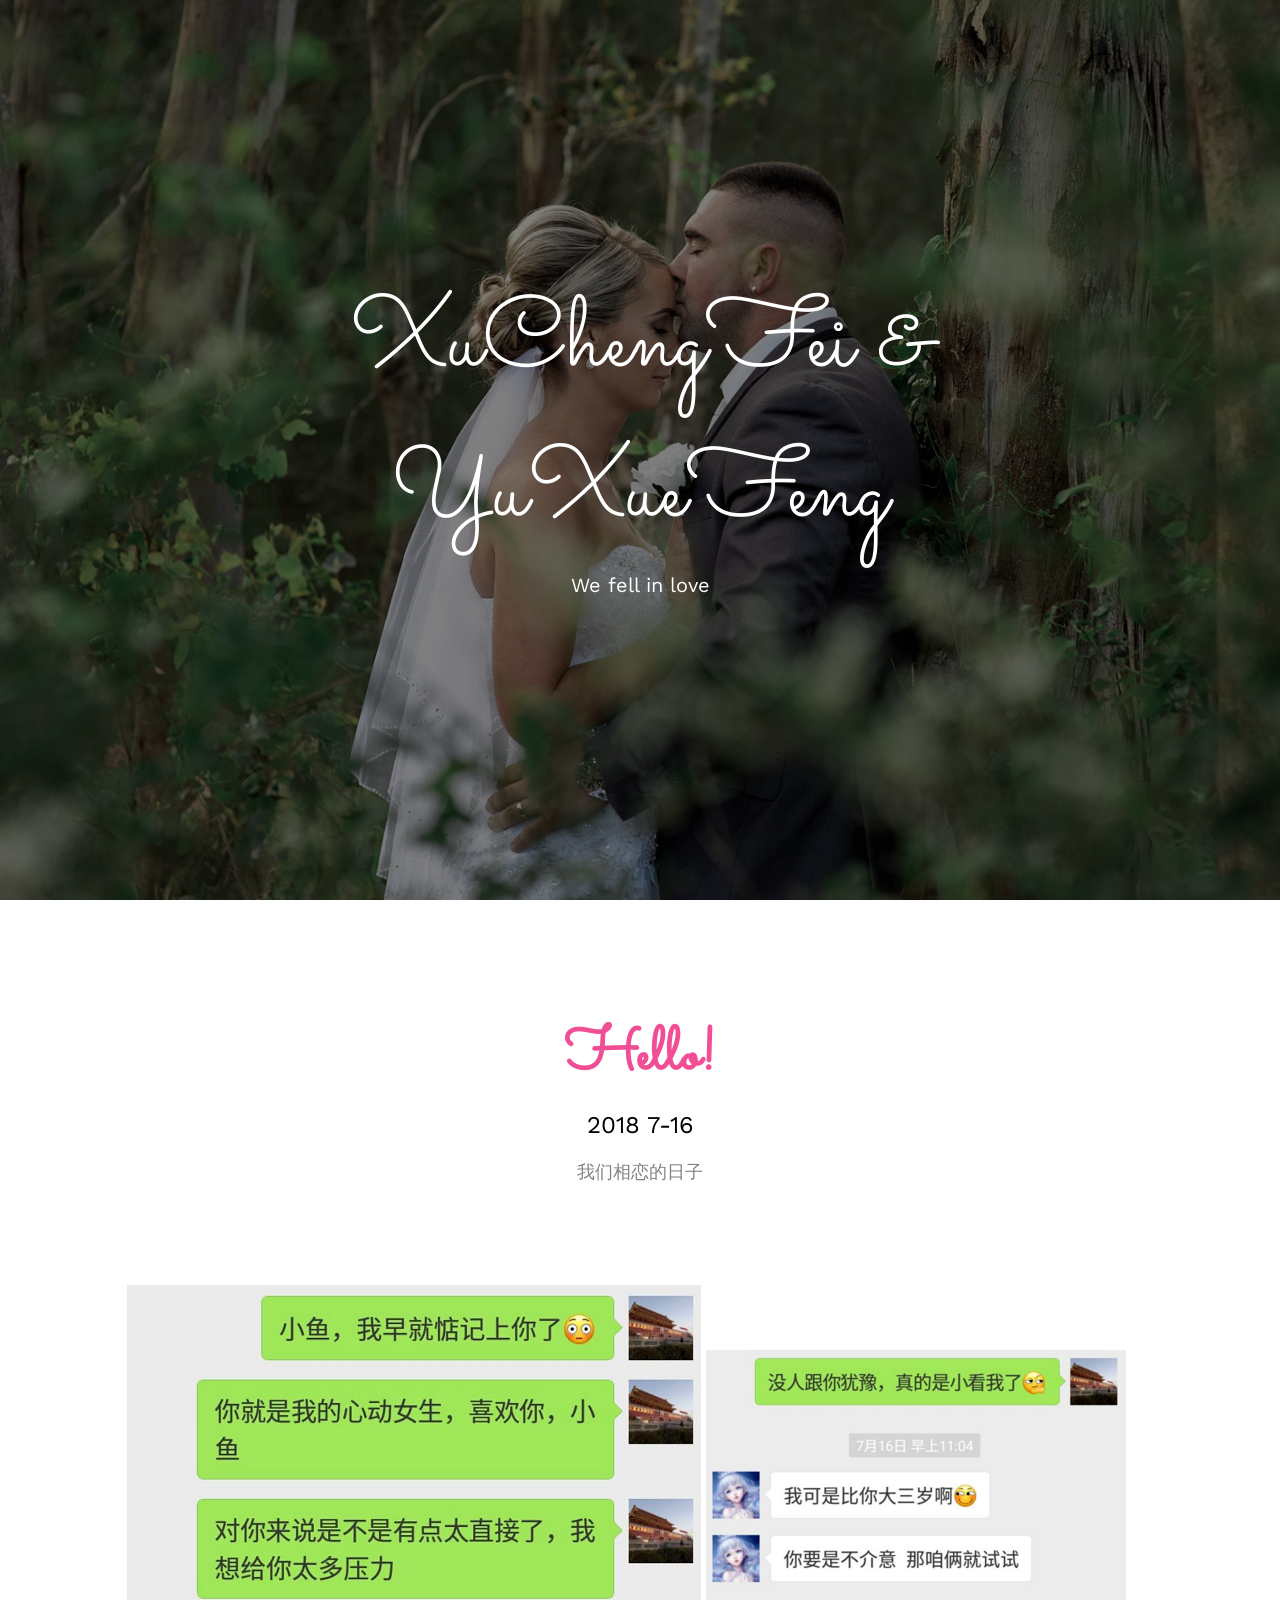
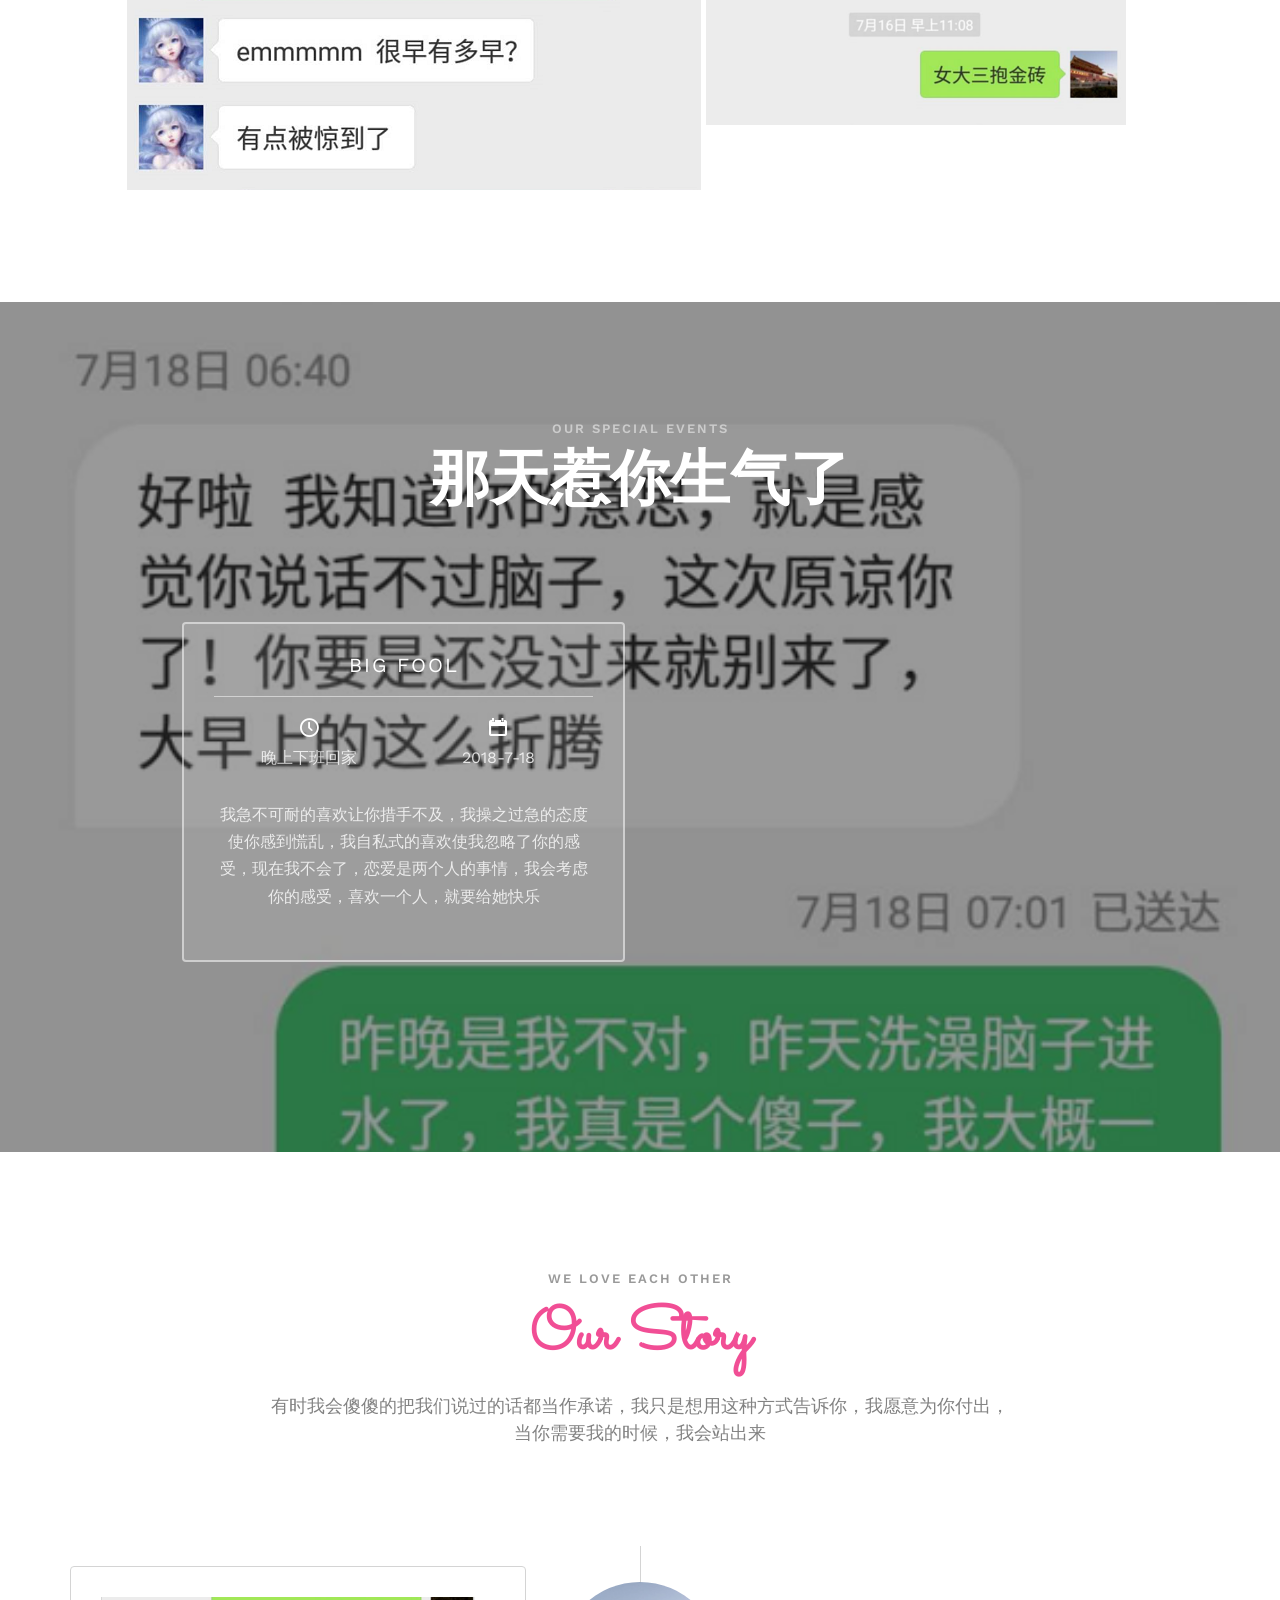
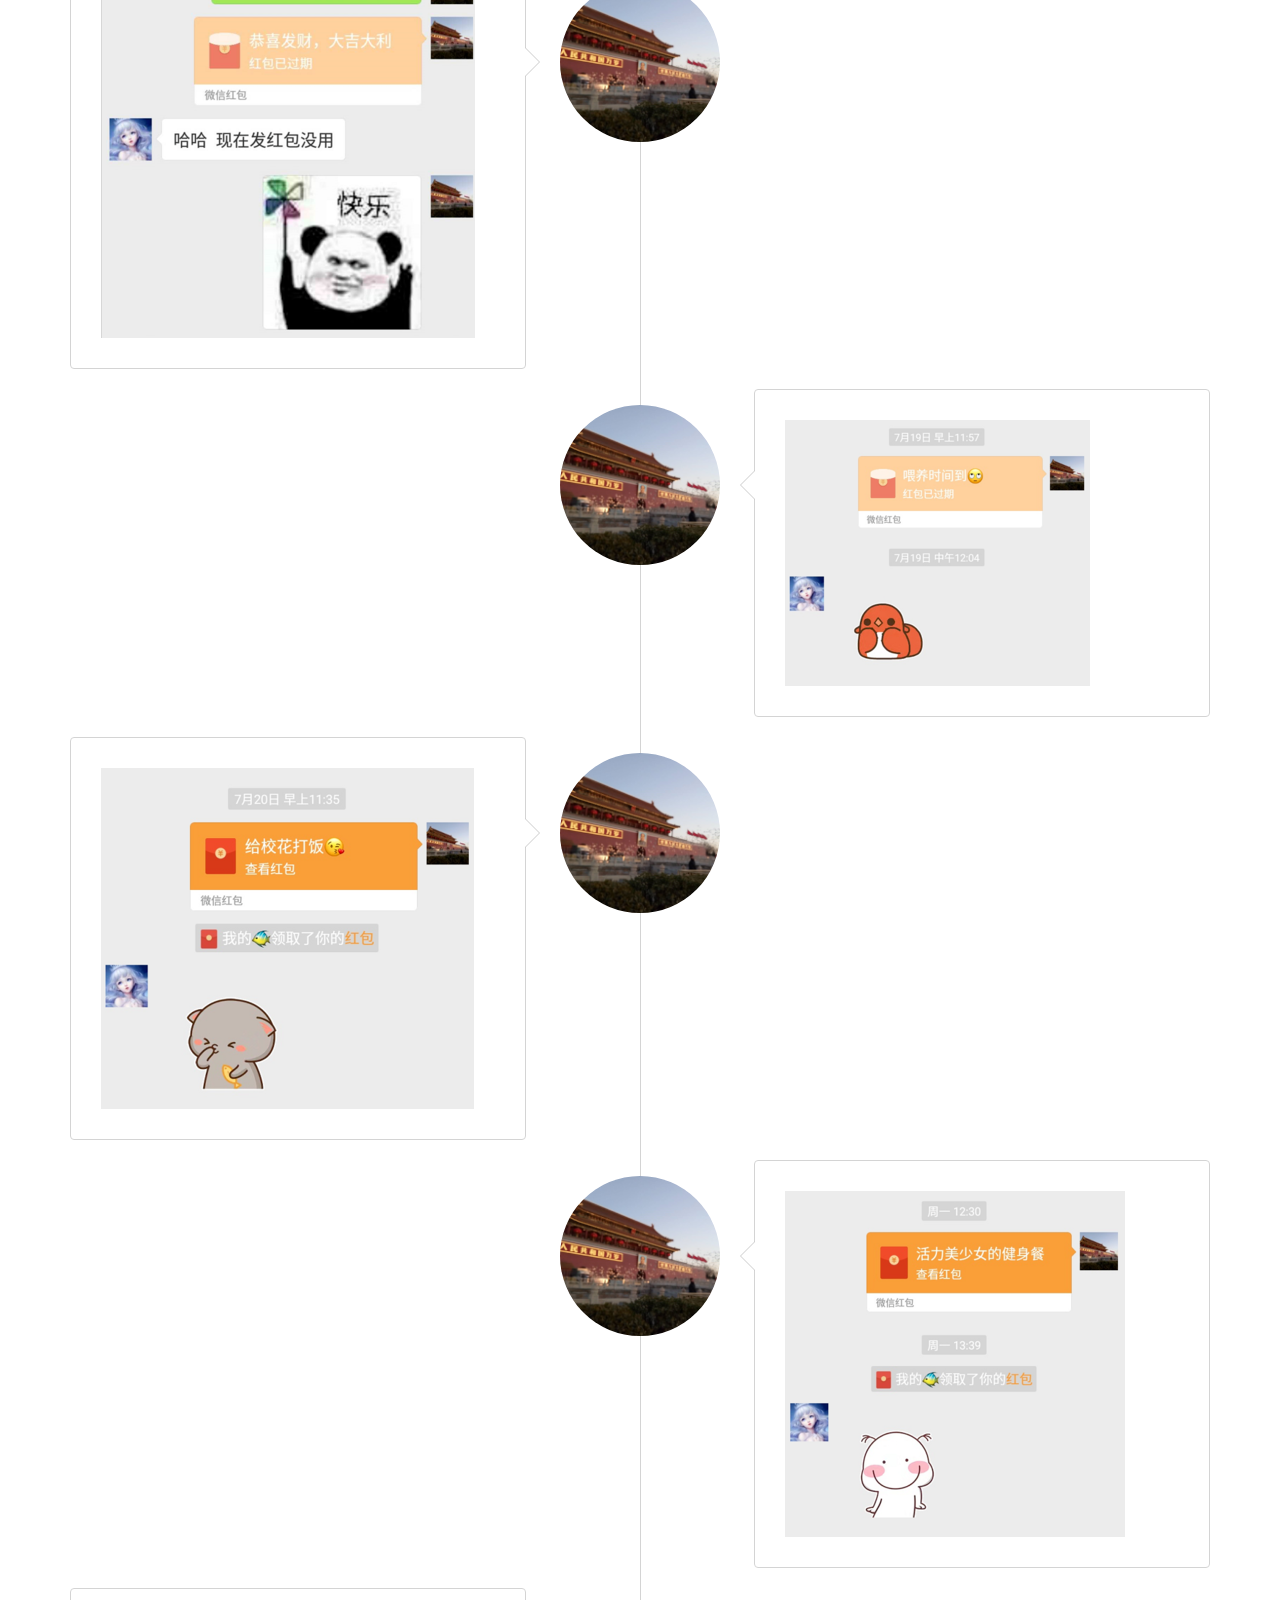
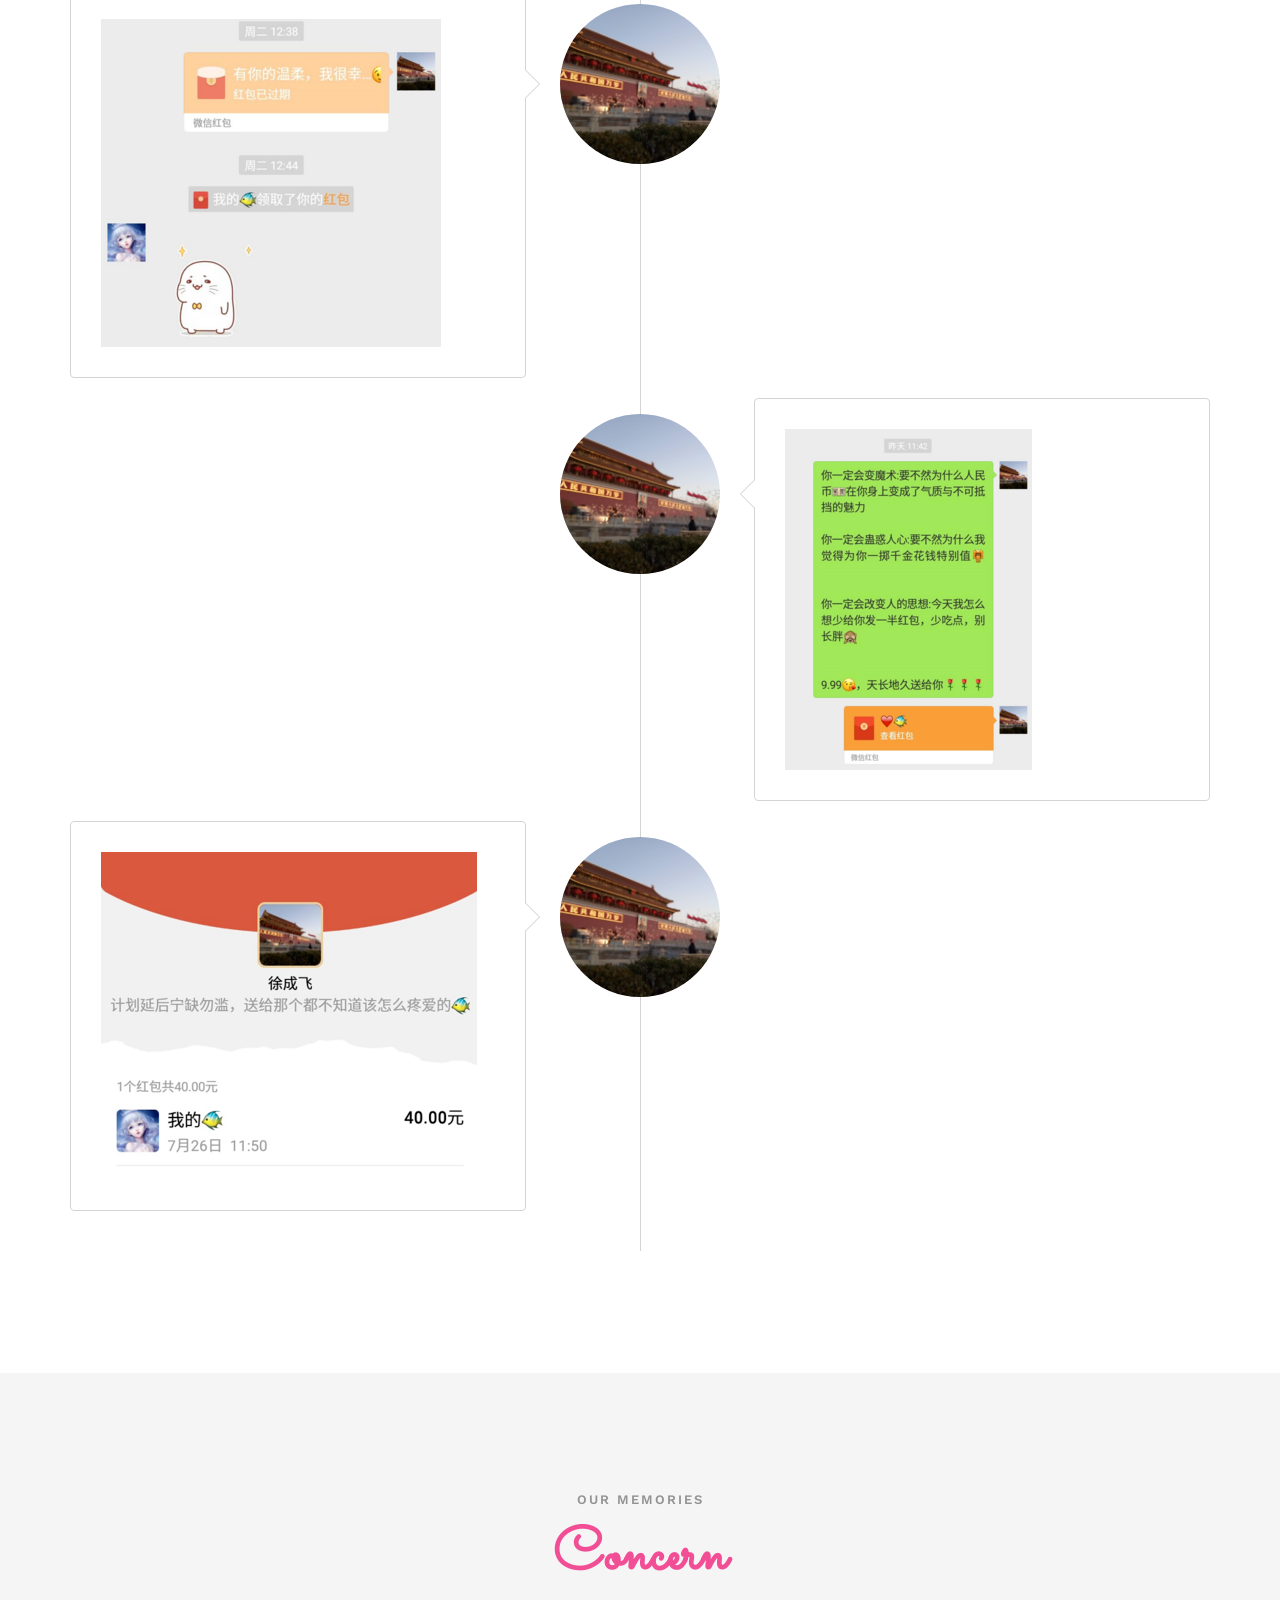
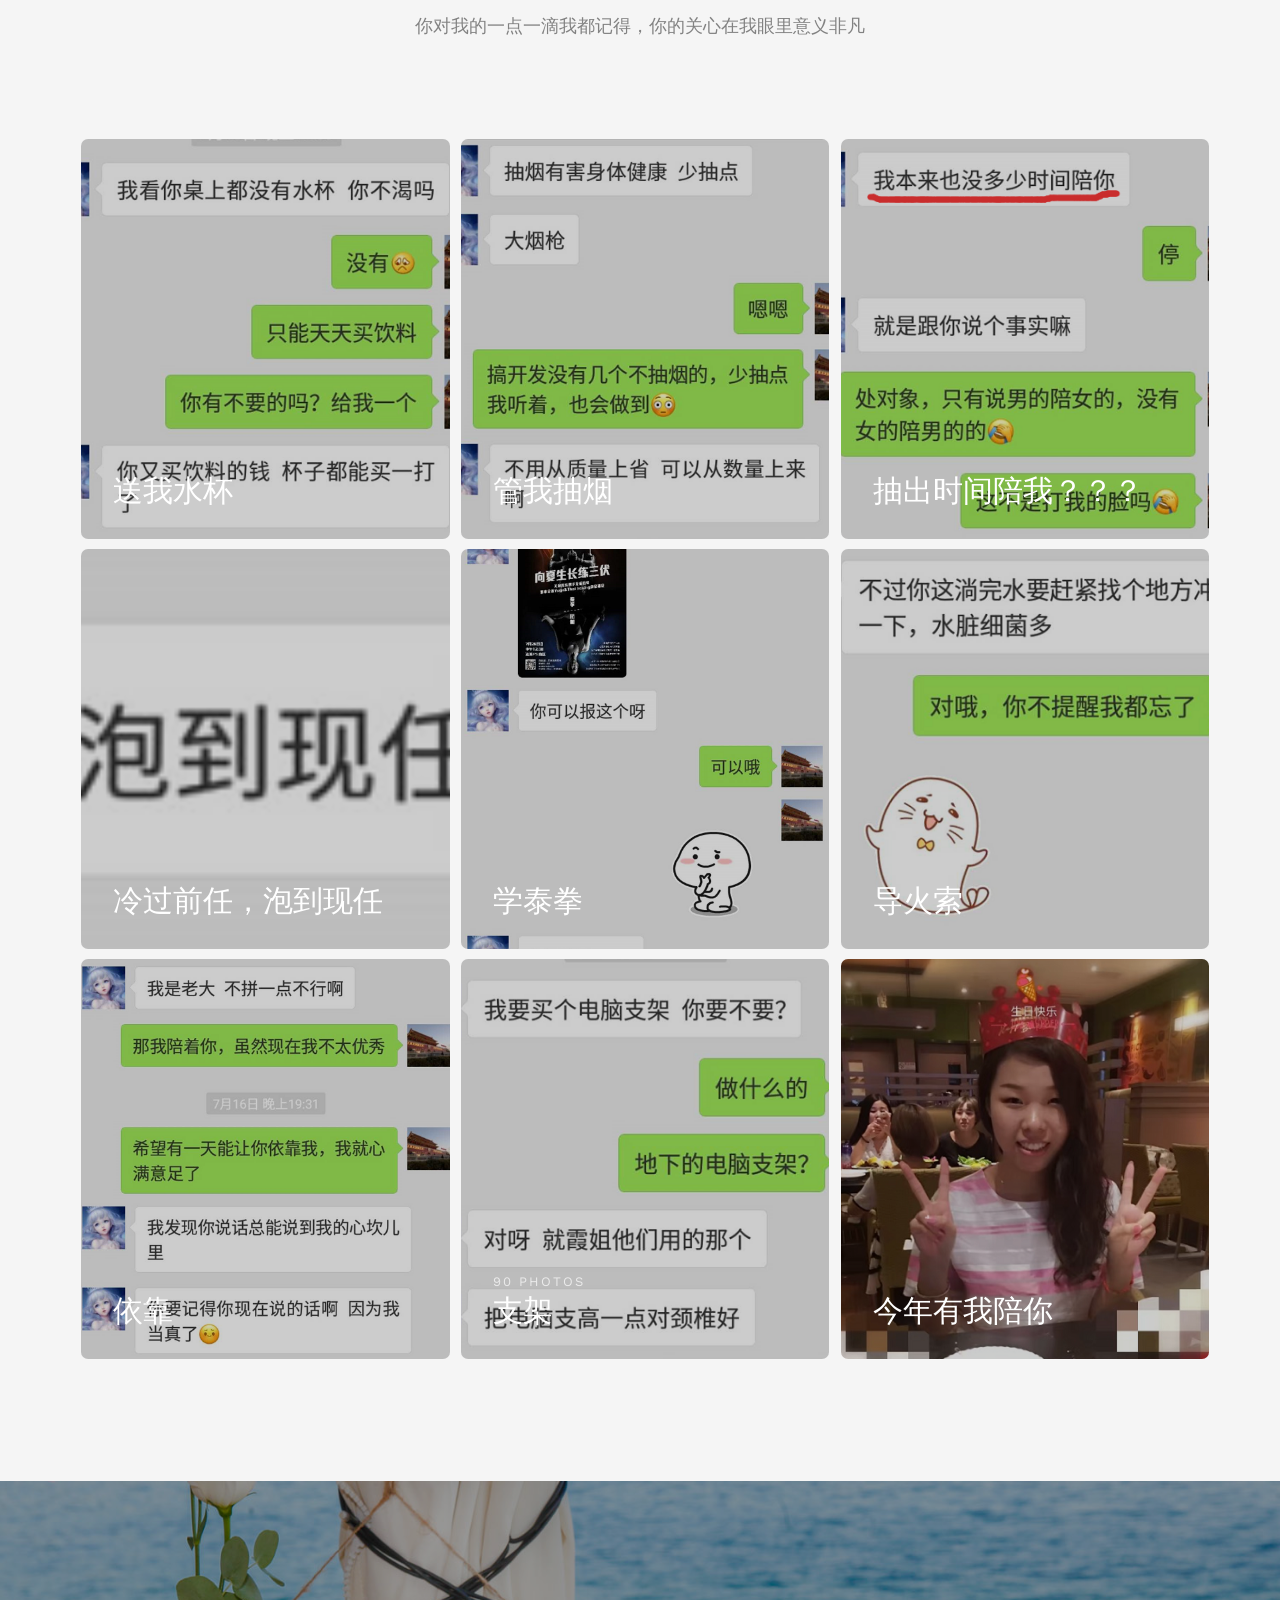
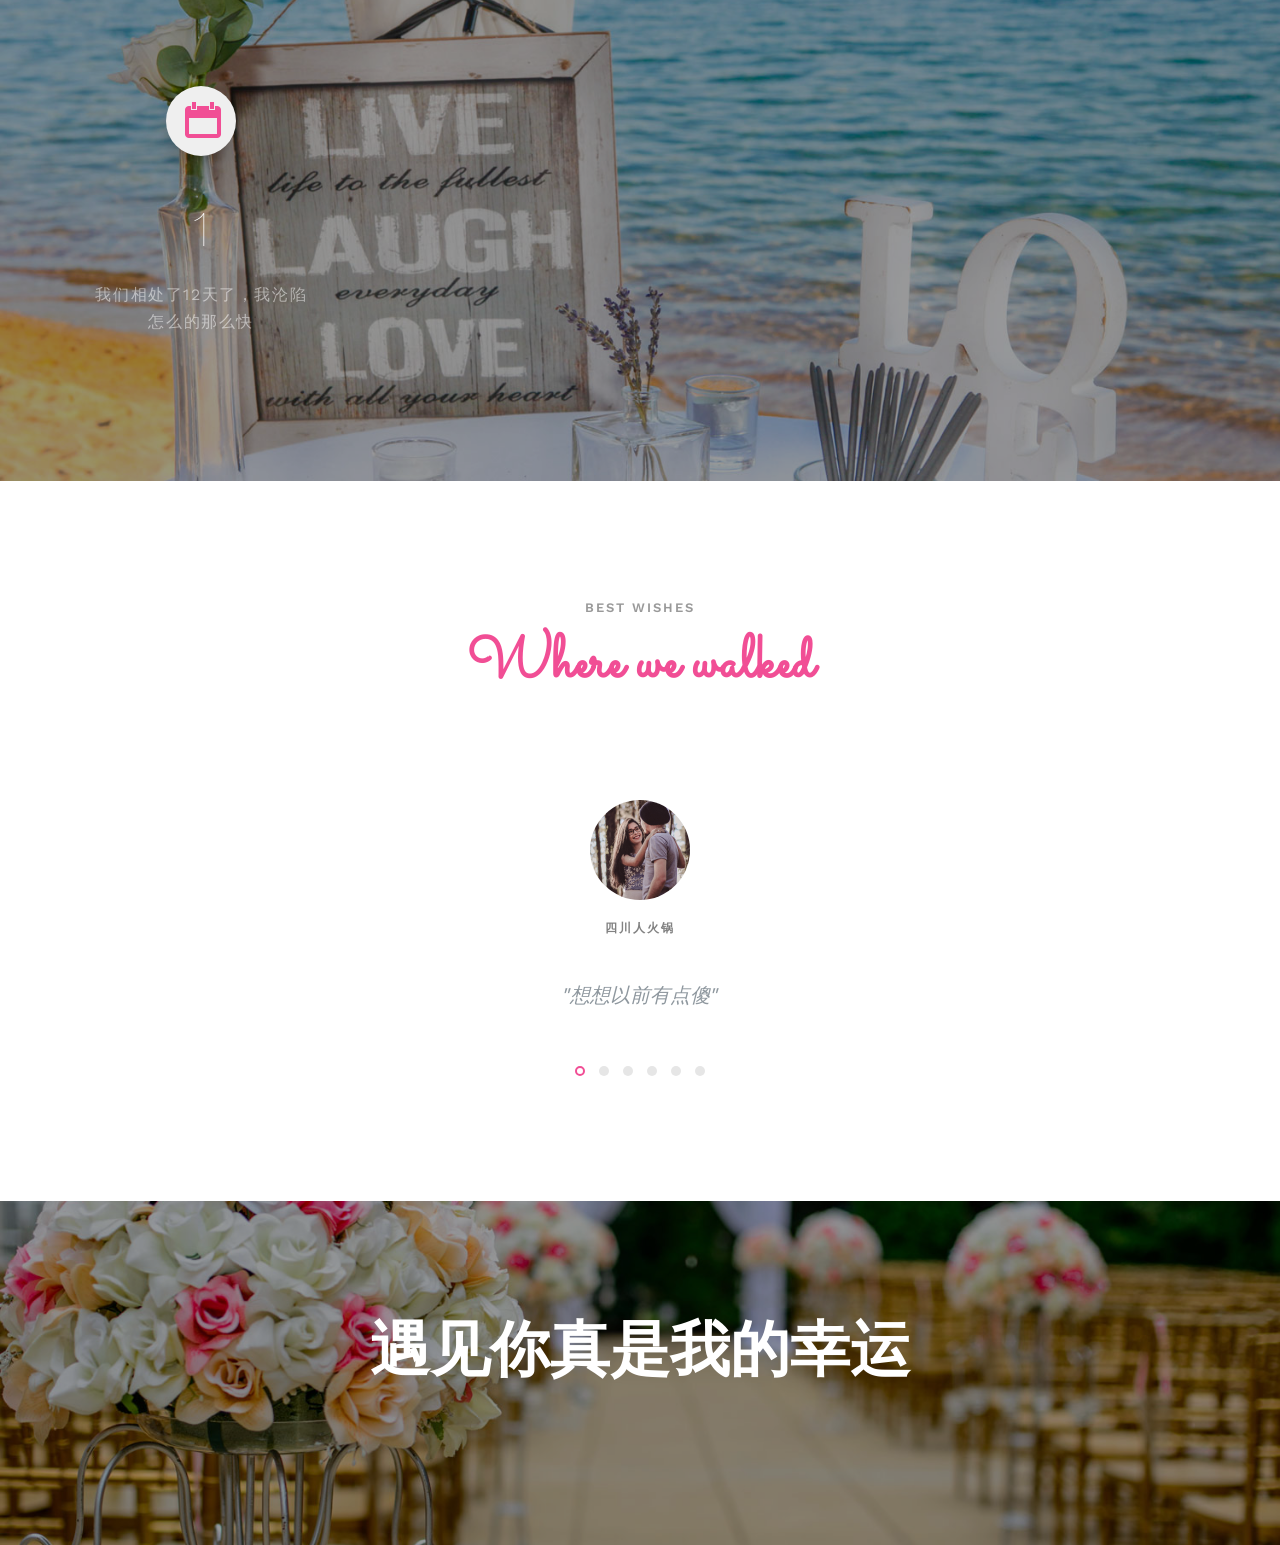
==== commit 13b12aeb: "Update index.html for xiaoyu" ====
--- a/index.html
+++ b/index.html
@@ -335,7 +335,7 @@
 				<div class="col-md-8 col-md-offset-2 text-center fh5co-heading animate-box">
 					<span>Our Memories</span>
 					<h2>Concern</h2>
-					<p>我们都在学习怎么与一个人相处，</p>
+					<p>你对我的一点一滴我都记得，你的关心在我眼里意义非凡</p>
 				</div>
 			</div>
 			<div class="row row-bottom-padded-md">
@@ -346,7 +346,7 @@
 						<a href="images/gallery-1.jpg">
 							<div class="case-studies-summary">
 								<!--<span>14 Photos</span>-->
-								<h2>水杯</h2>
+								<h2>送我水杯</h2>
 							</div>
 						</a>
 					</li>
@@ -408,7 +408,7 @@
 						<li class="one-third animate-box" data-animate-effect="fadeIn" style="background-image: url(images/今年陪你.png); ">
 							<a href="#" class="color-6">
 								<div class="case-studies-summary">
-									<h2>今年陪你</h2>
+									<h2>今年有我陪你</h2>
 								</div>
 							</a>
 						</li>
@@ -451,7 +451,7 @@
 									<i class="icon-calendar"></i>
 								</span>
 								<span class="counter js-counter" data-from="0" data-to="12" data-speed="5000" data-refresh-interval="50">1</span>
-								<span class="counter-label">我们相处了12天了</span>
+								<span class="counter-label">我们相处了12天了，我沦陷怎么的那么快</span>
 							</div>
 						</div>
 						<!--<div class="col-md-3 col-sm-6 animate-box">-->
@@ -533,9 +533,20 @@
 										<figure>
 											<img src="images/couple-3.jpg" alt="user">
 										</figure>
+										<span>不知名的面馆</span>
+										<blockquote>
+											<p>"吃的最香的一顿饺子"</p>
+										</blockquote>
+									</div>
+								</div>
+								<div class="item">
+									<div class="testimony-slide active text-center">
+										<figure>
+											<img src="images/couple-3.jpg" alt="user">
+										</figure>
 										<span>敬请期待</span>
 										<blockquote>
-											<p>"小鱼，我们来日方长，嘿嘿嘿"</p>
+											<p>"小鱼，来日方长，期待我的新花样不？"</p>
 										</blockquote>
 									</div>
 								</div>
@@ -609,8 +620,7 @@
 		<div class="container">
 			<div class="row animate-box">
 				<div class="col-md-8 col-md-offset-2 text-center fh5co-heading">
-					<h2>你在乎我吗?</h2>
-					<p>Please Fill-up the form to notify you that you're attending. Thanks.</p>
+					<h2>遇见你真是我的幸运</h2>
 				</div>
 			</div>
 			<!--<div class="row animate-box">-->
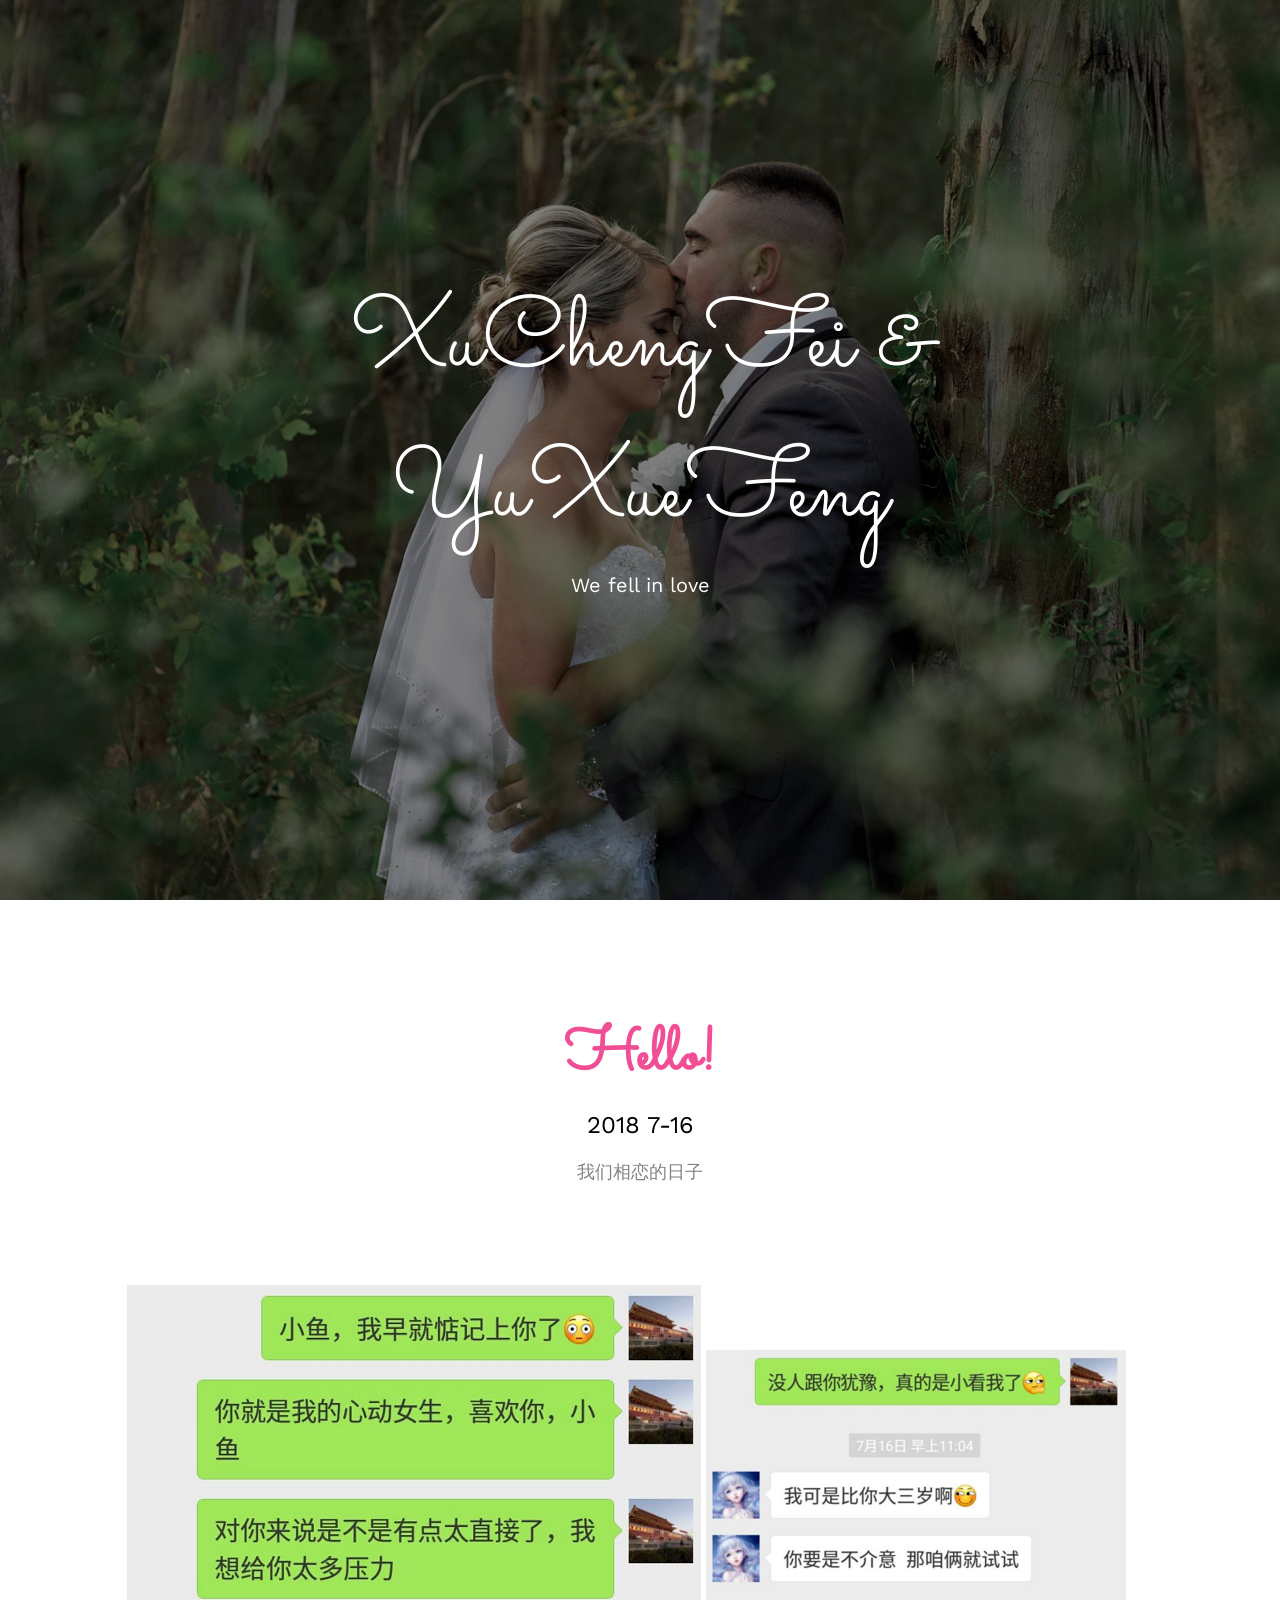
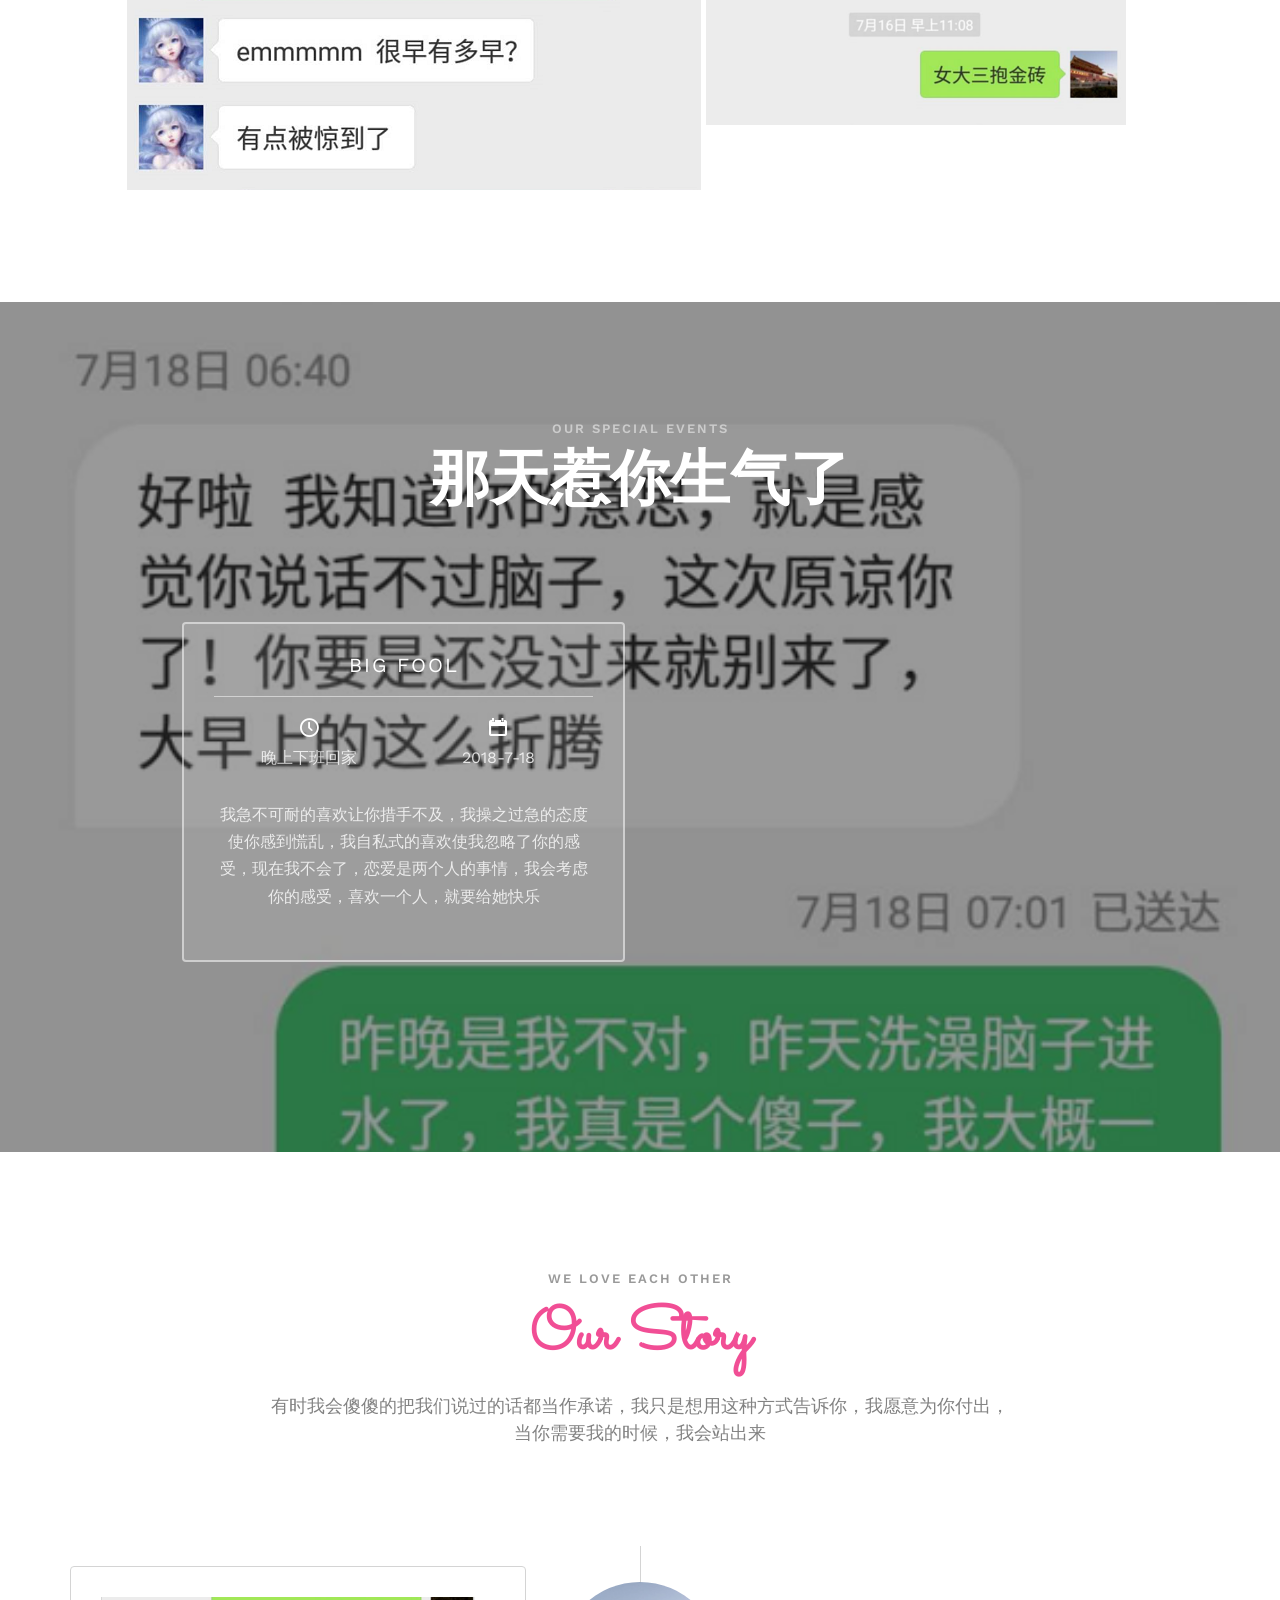
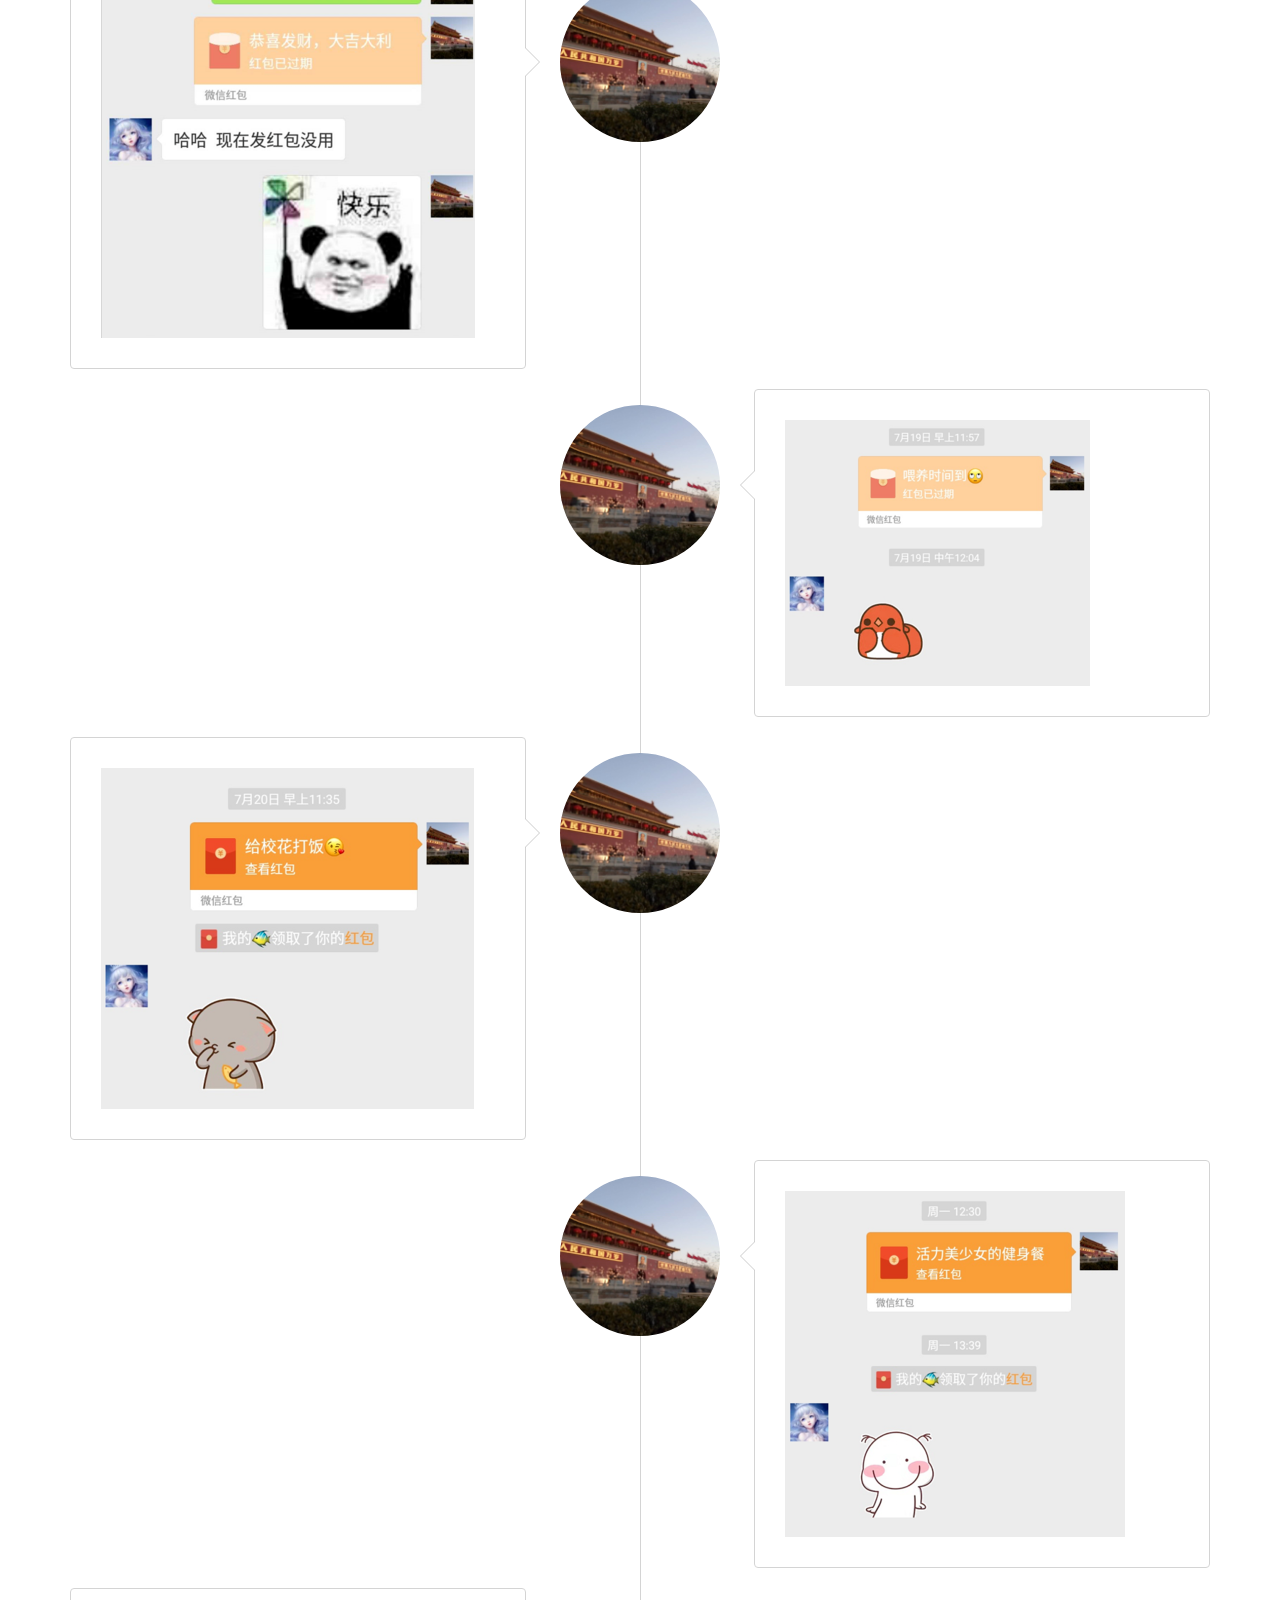
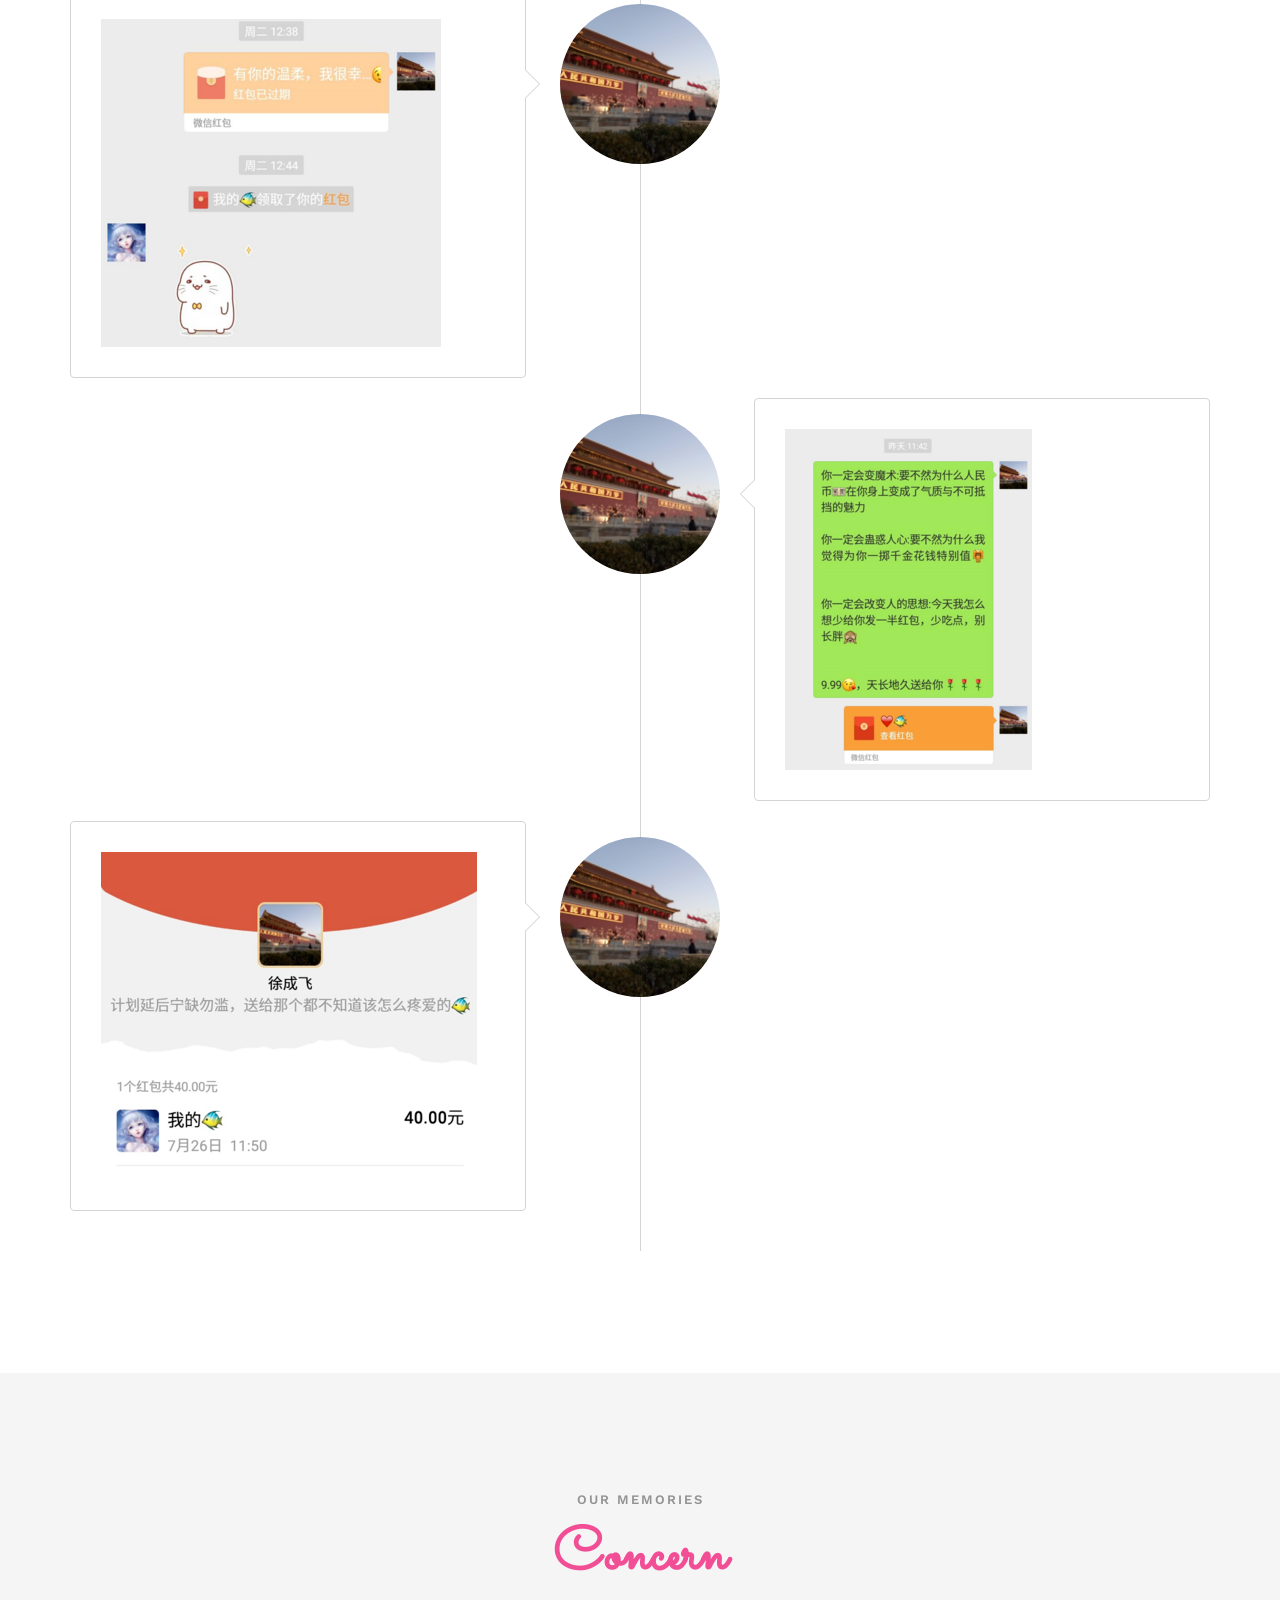
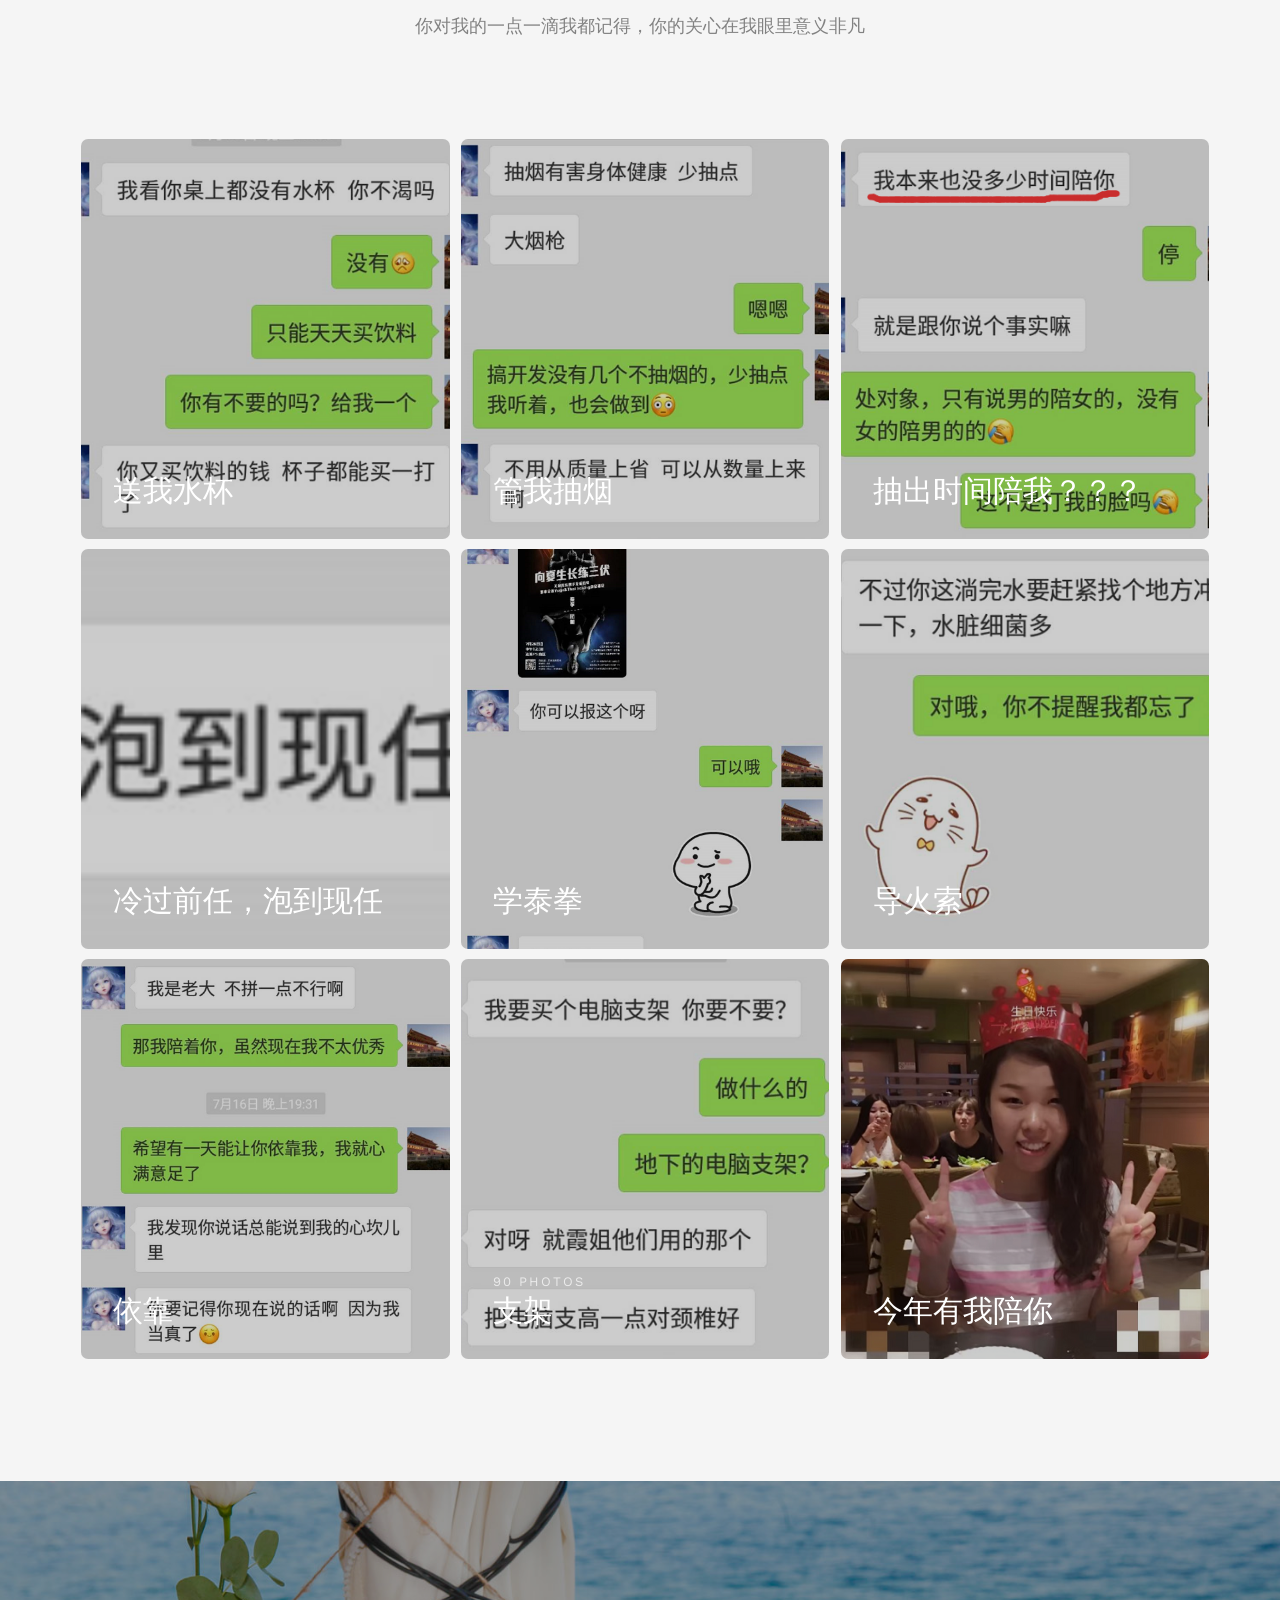
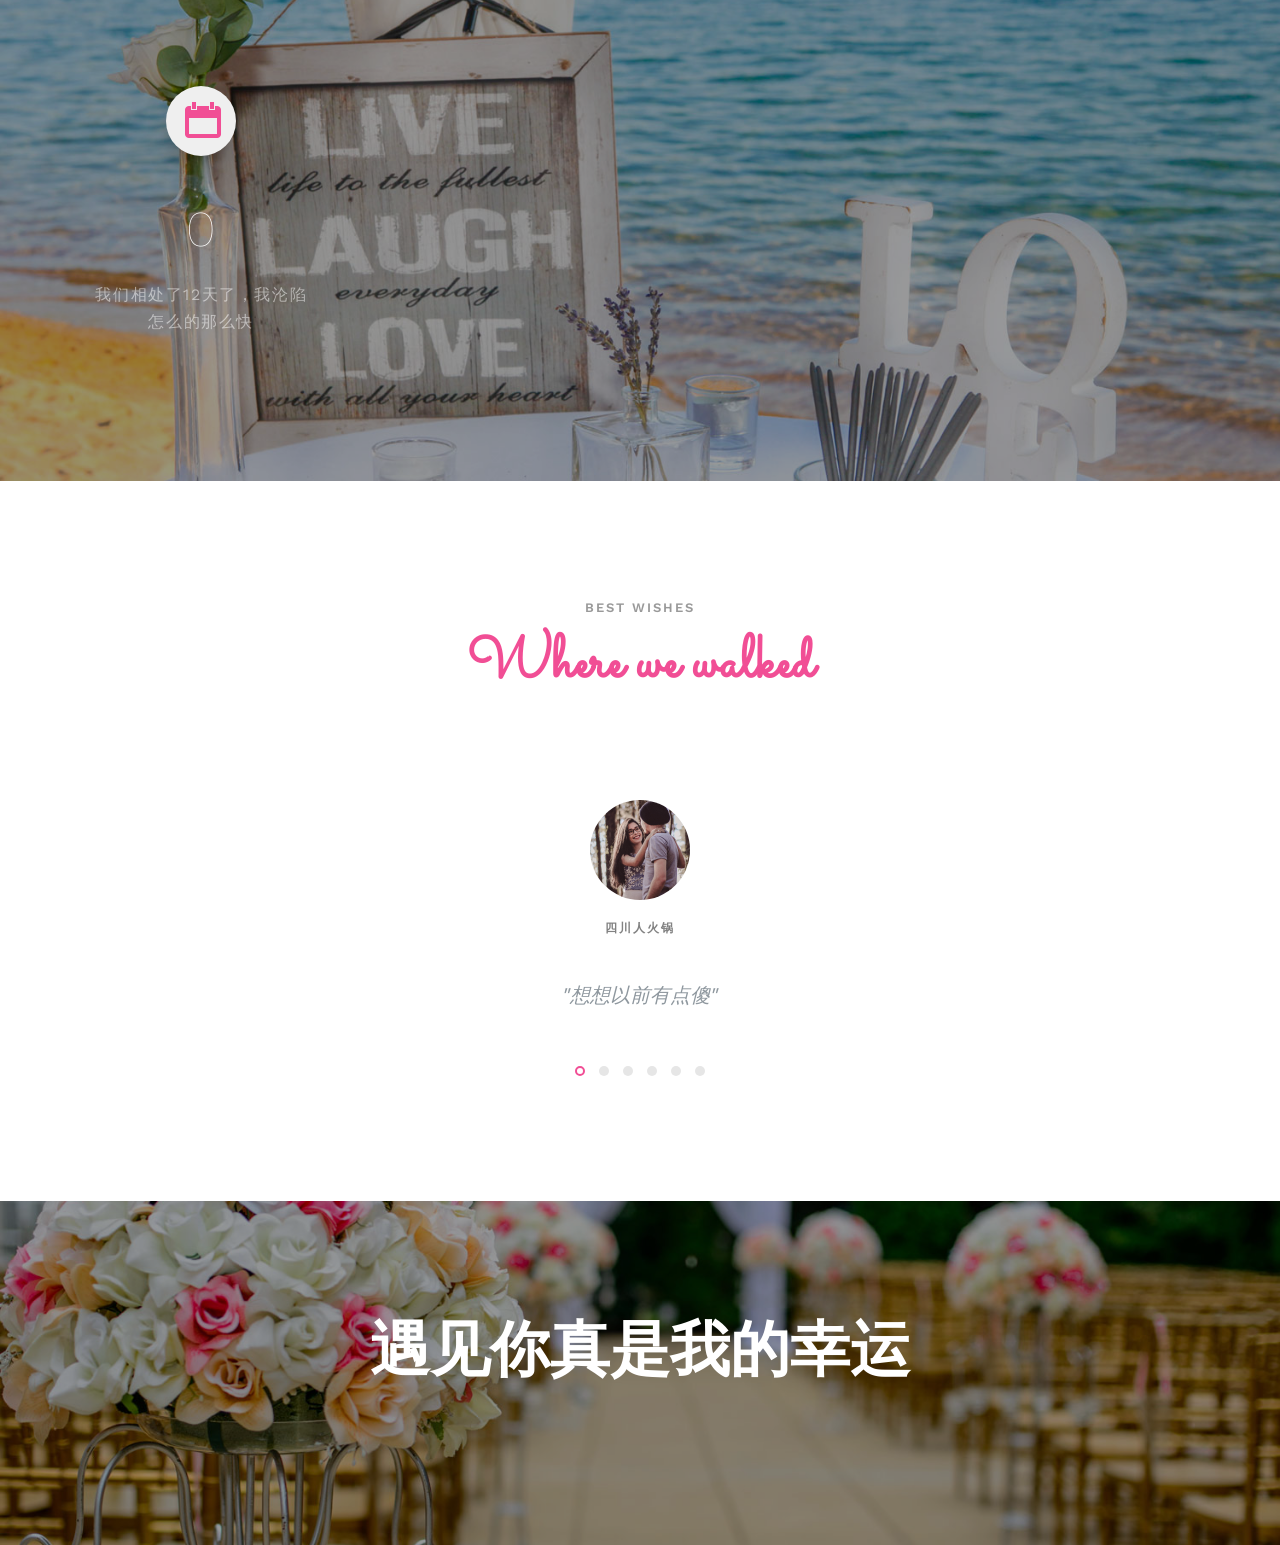
==== commit bc68a059: "Update index.html for xiaoyu" ====
--- a/index.html
+++ b/index.html
@@ -6,7 +6,7 @@
 	<head>
 	<meta charset="utf-8">
 	<meta http-equiv="X-UA-Compatible" content="IE=edge">
-	<title>Wedding &mdash; 100% Free Fully Responsive HTML5 Template by FREEHTML5.co</title>
+	<title>小鱼小鱼小鱼</title>
 	<meta name="viewport" content="width=device-width, initial-scale=1">
 	<meta name="description" content="Free HTML5 Template by FREEHTML5.CO" />
 	<meta name="keywords" content="free html5, free template, free bootstrap, html5, css3, mobile first, responsive" />
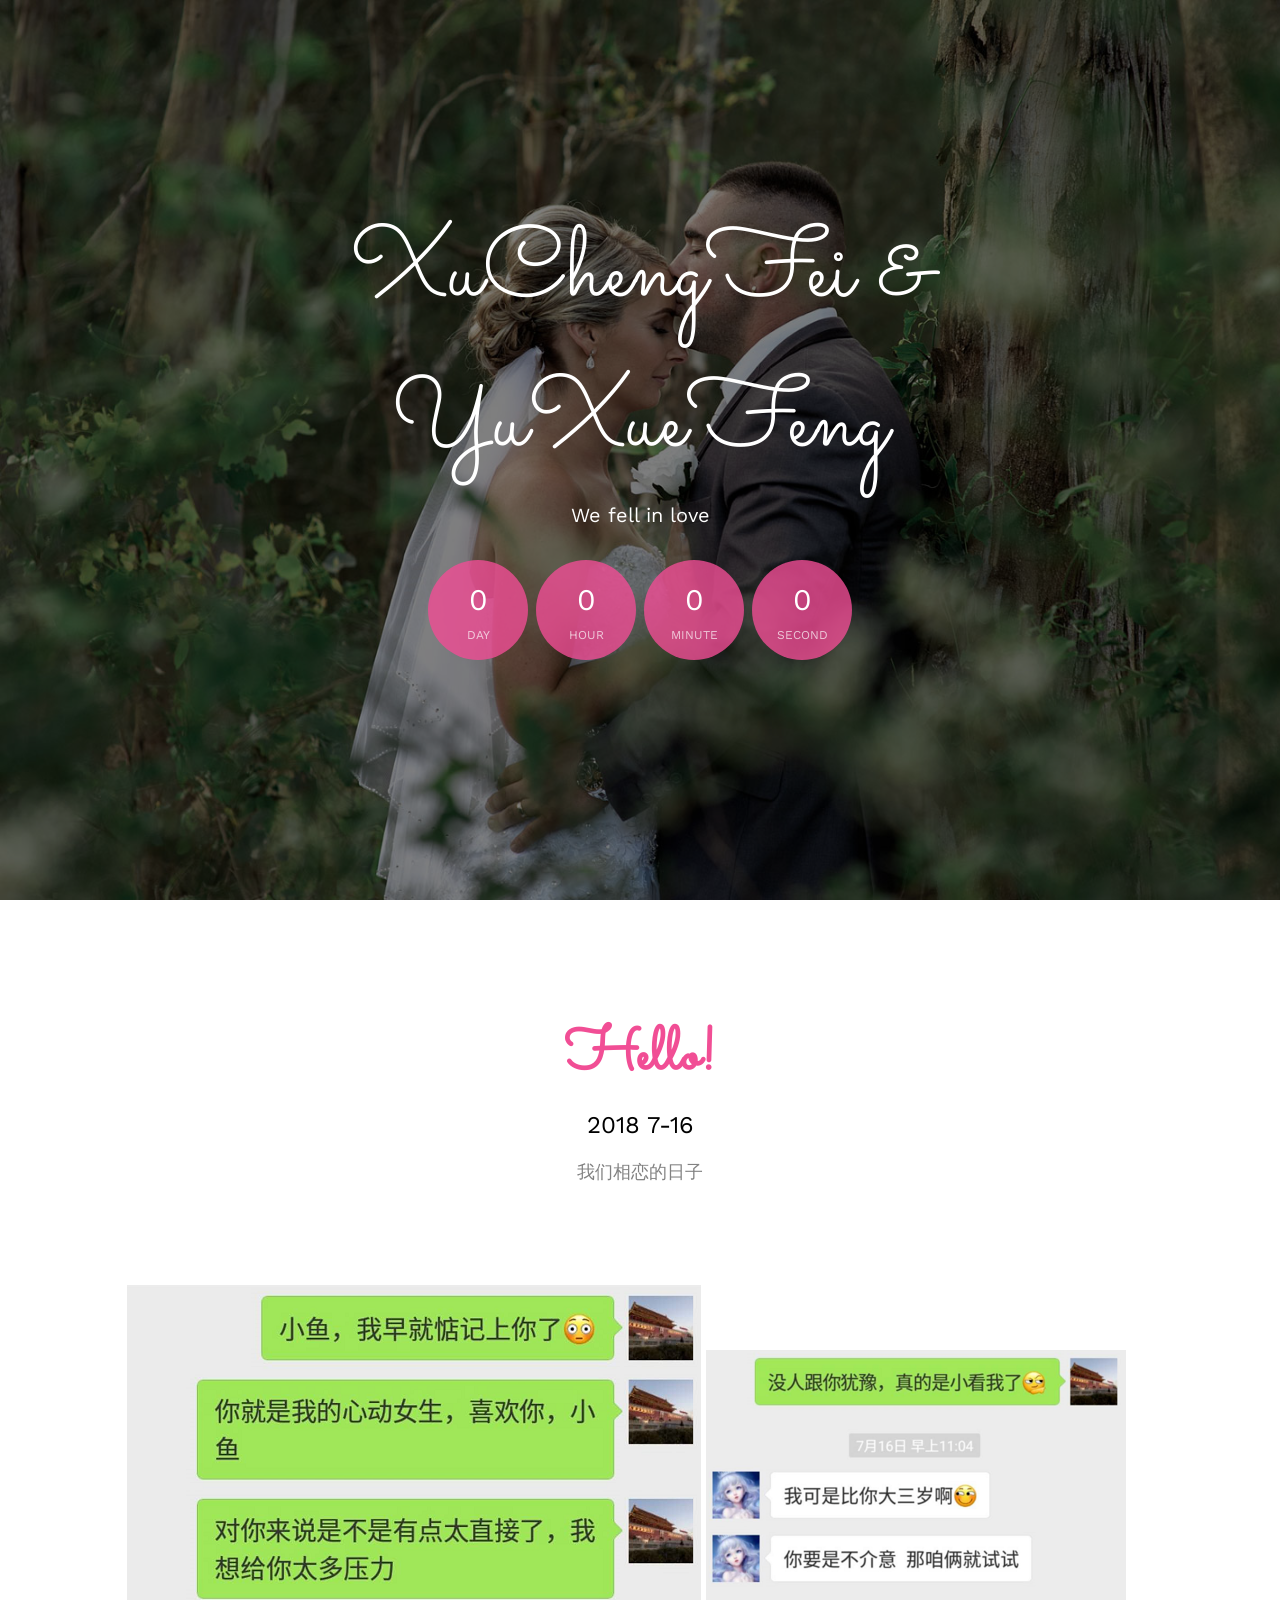
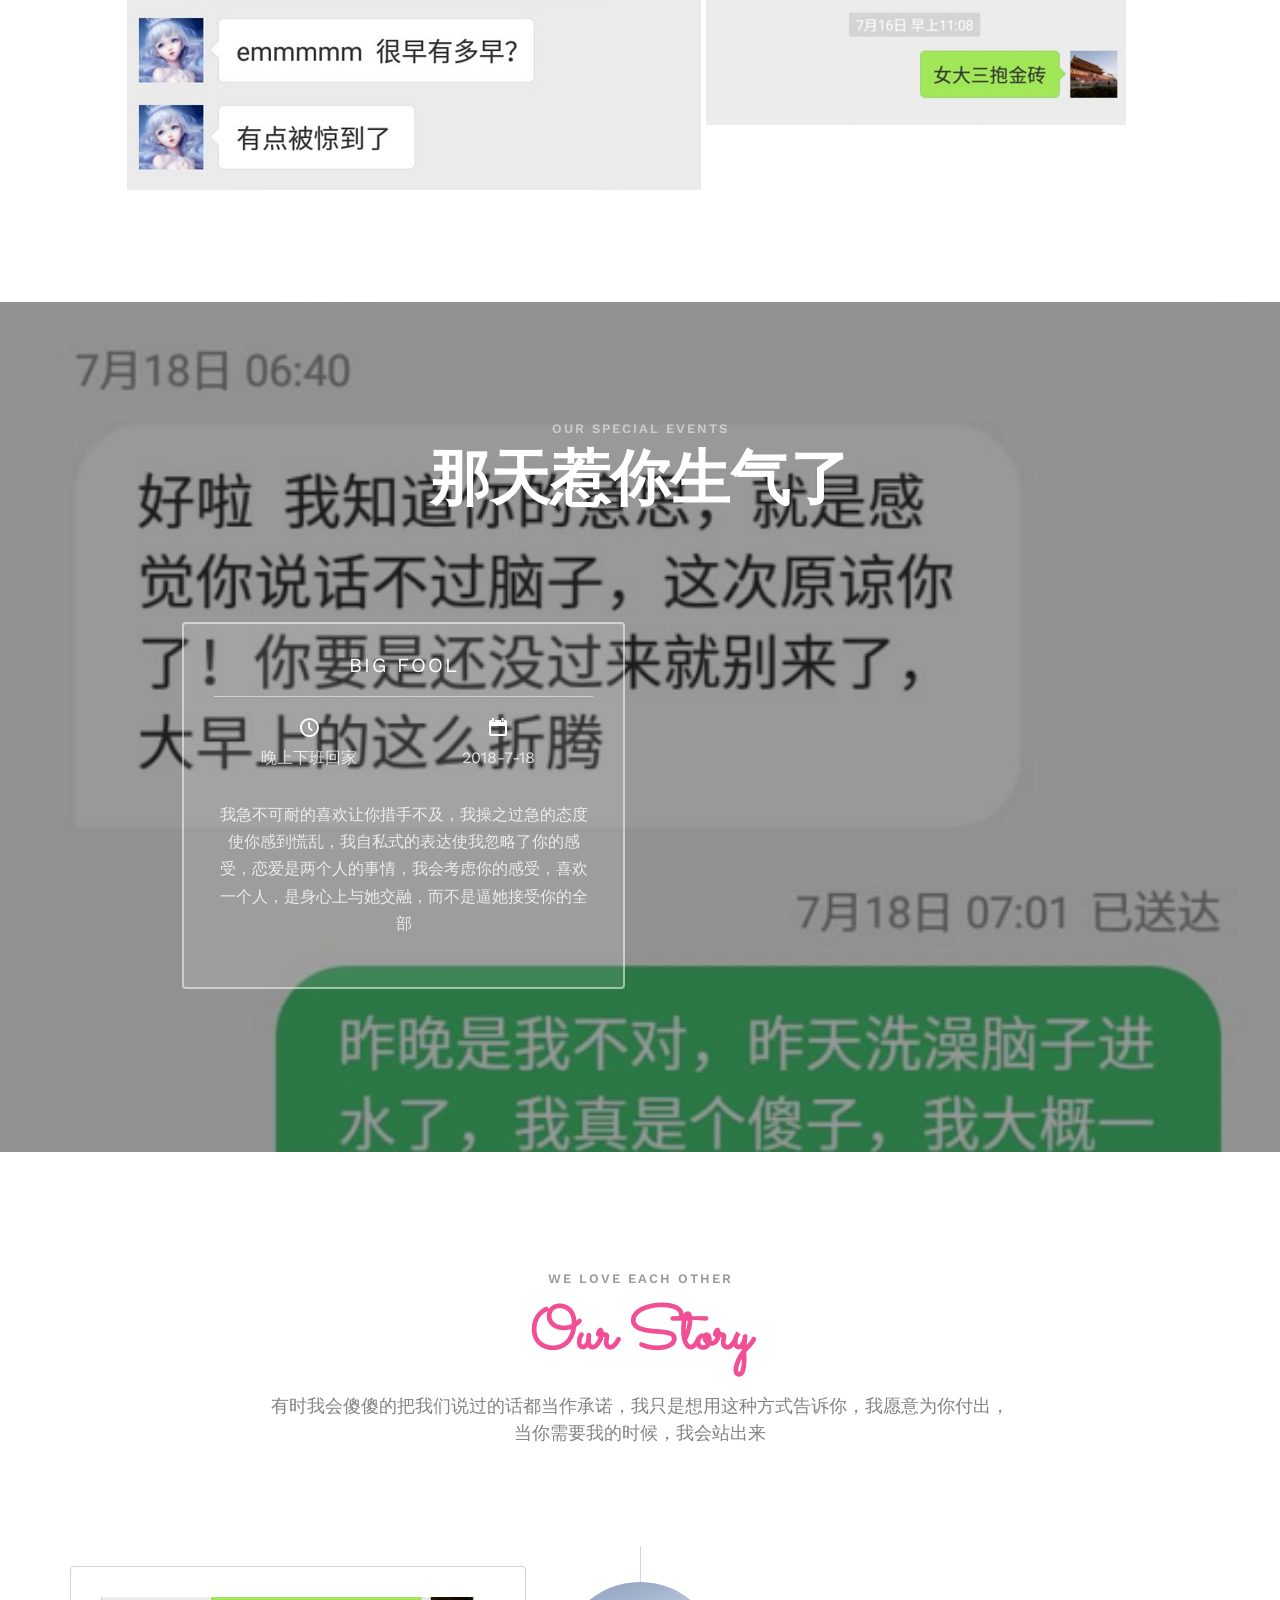
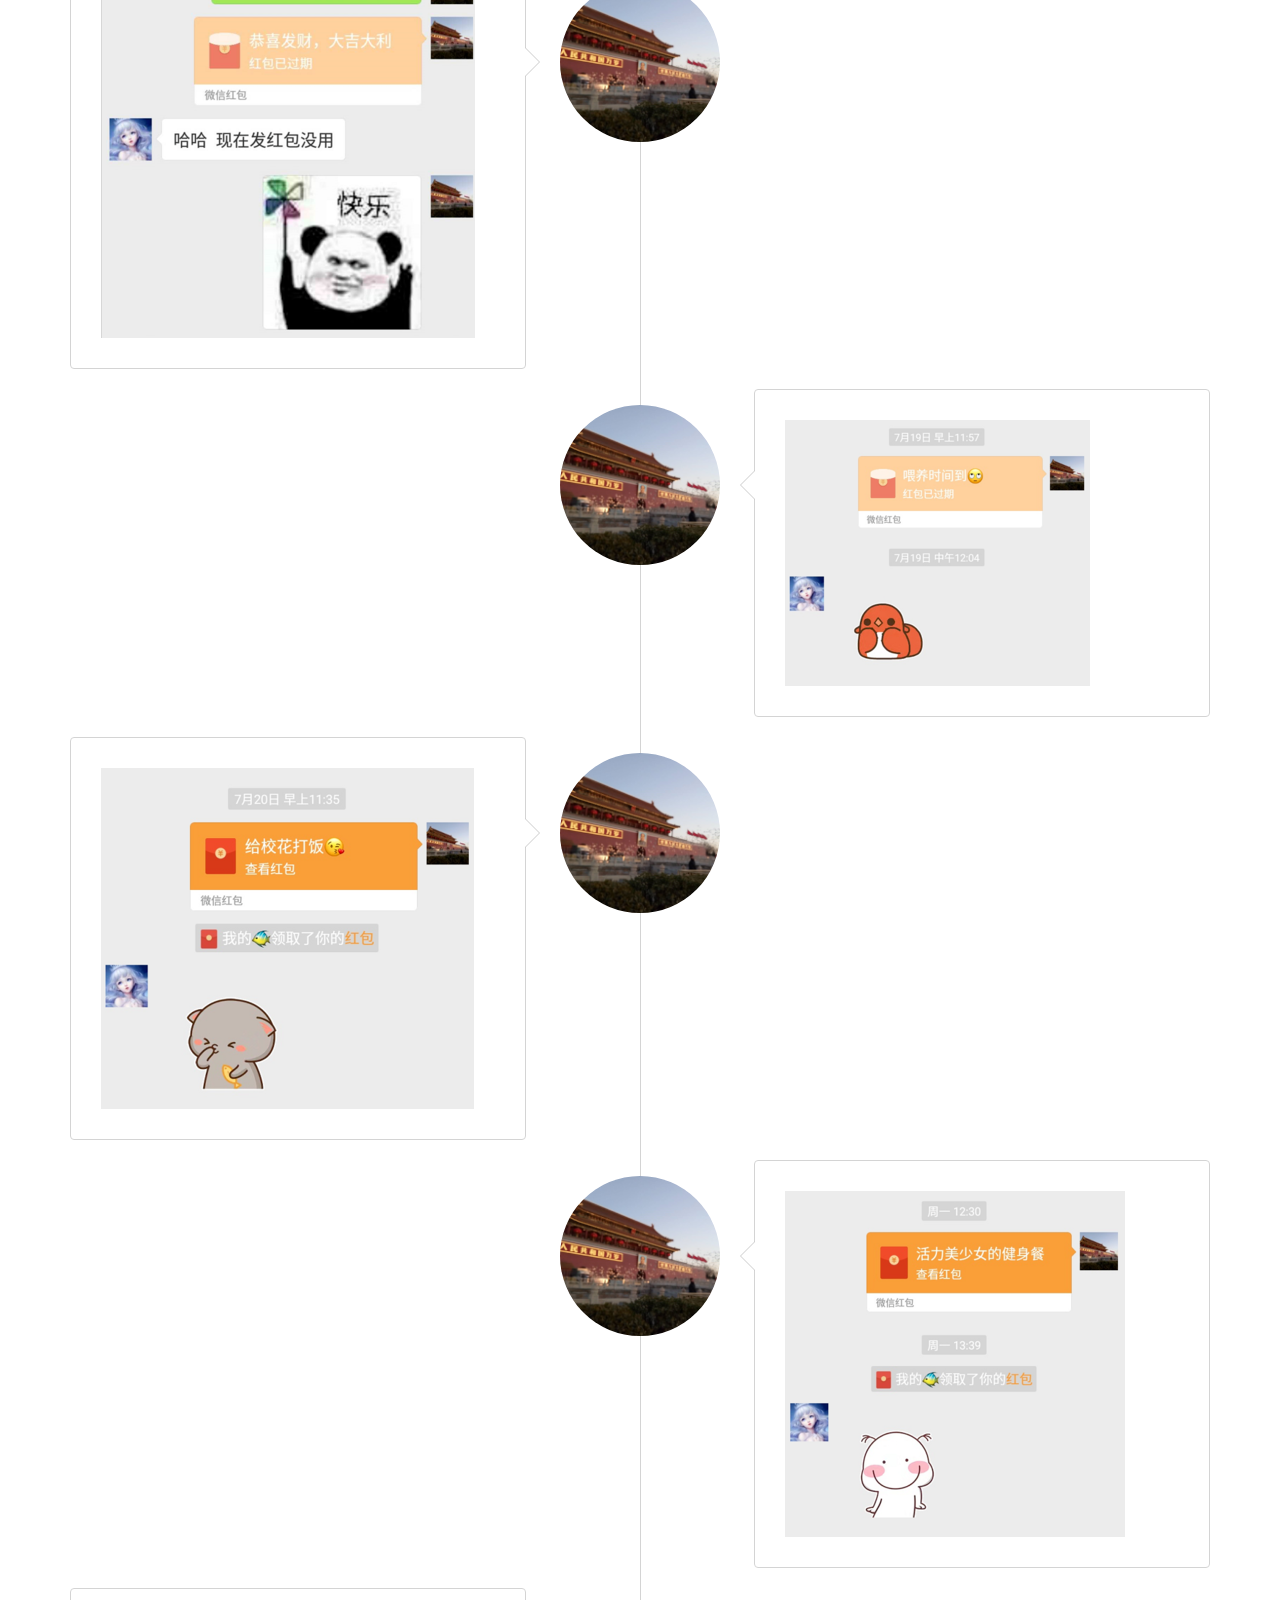
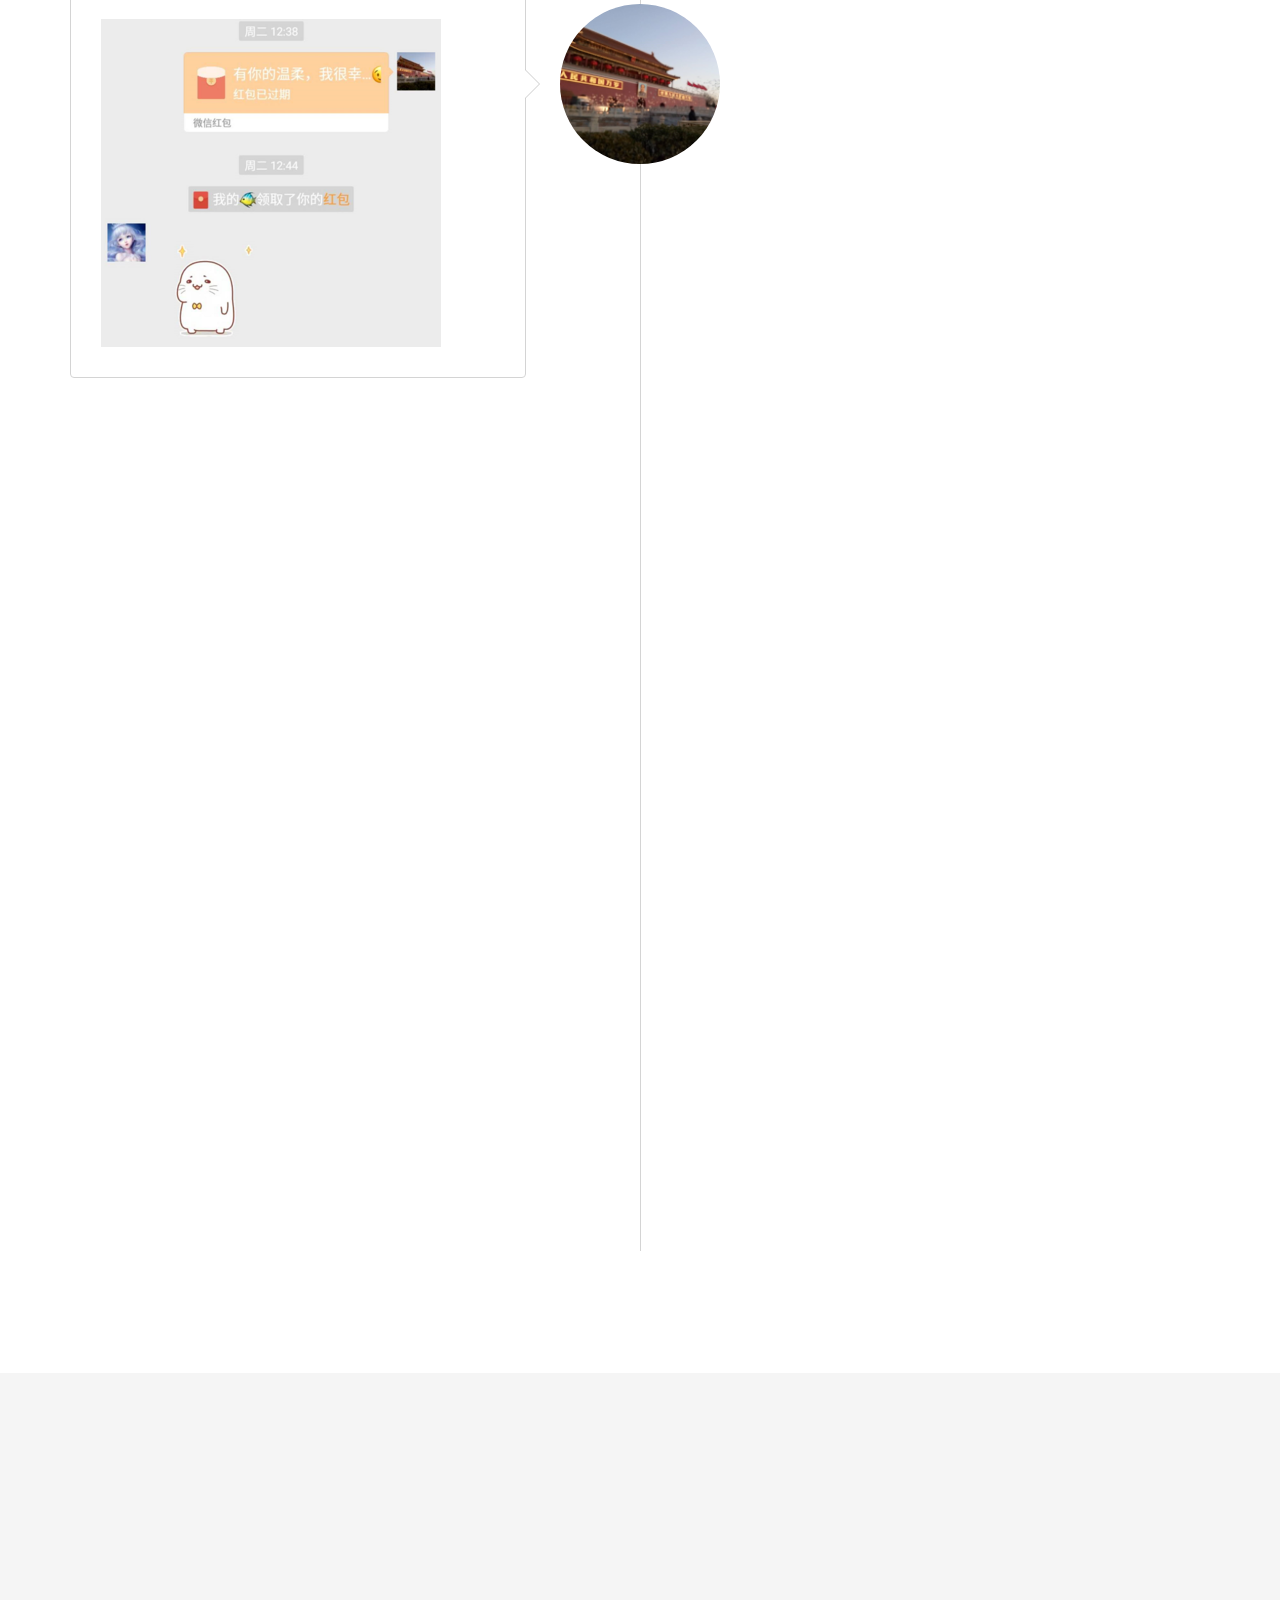
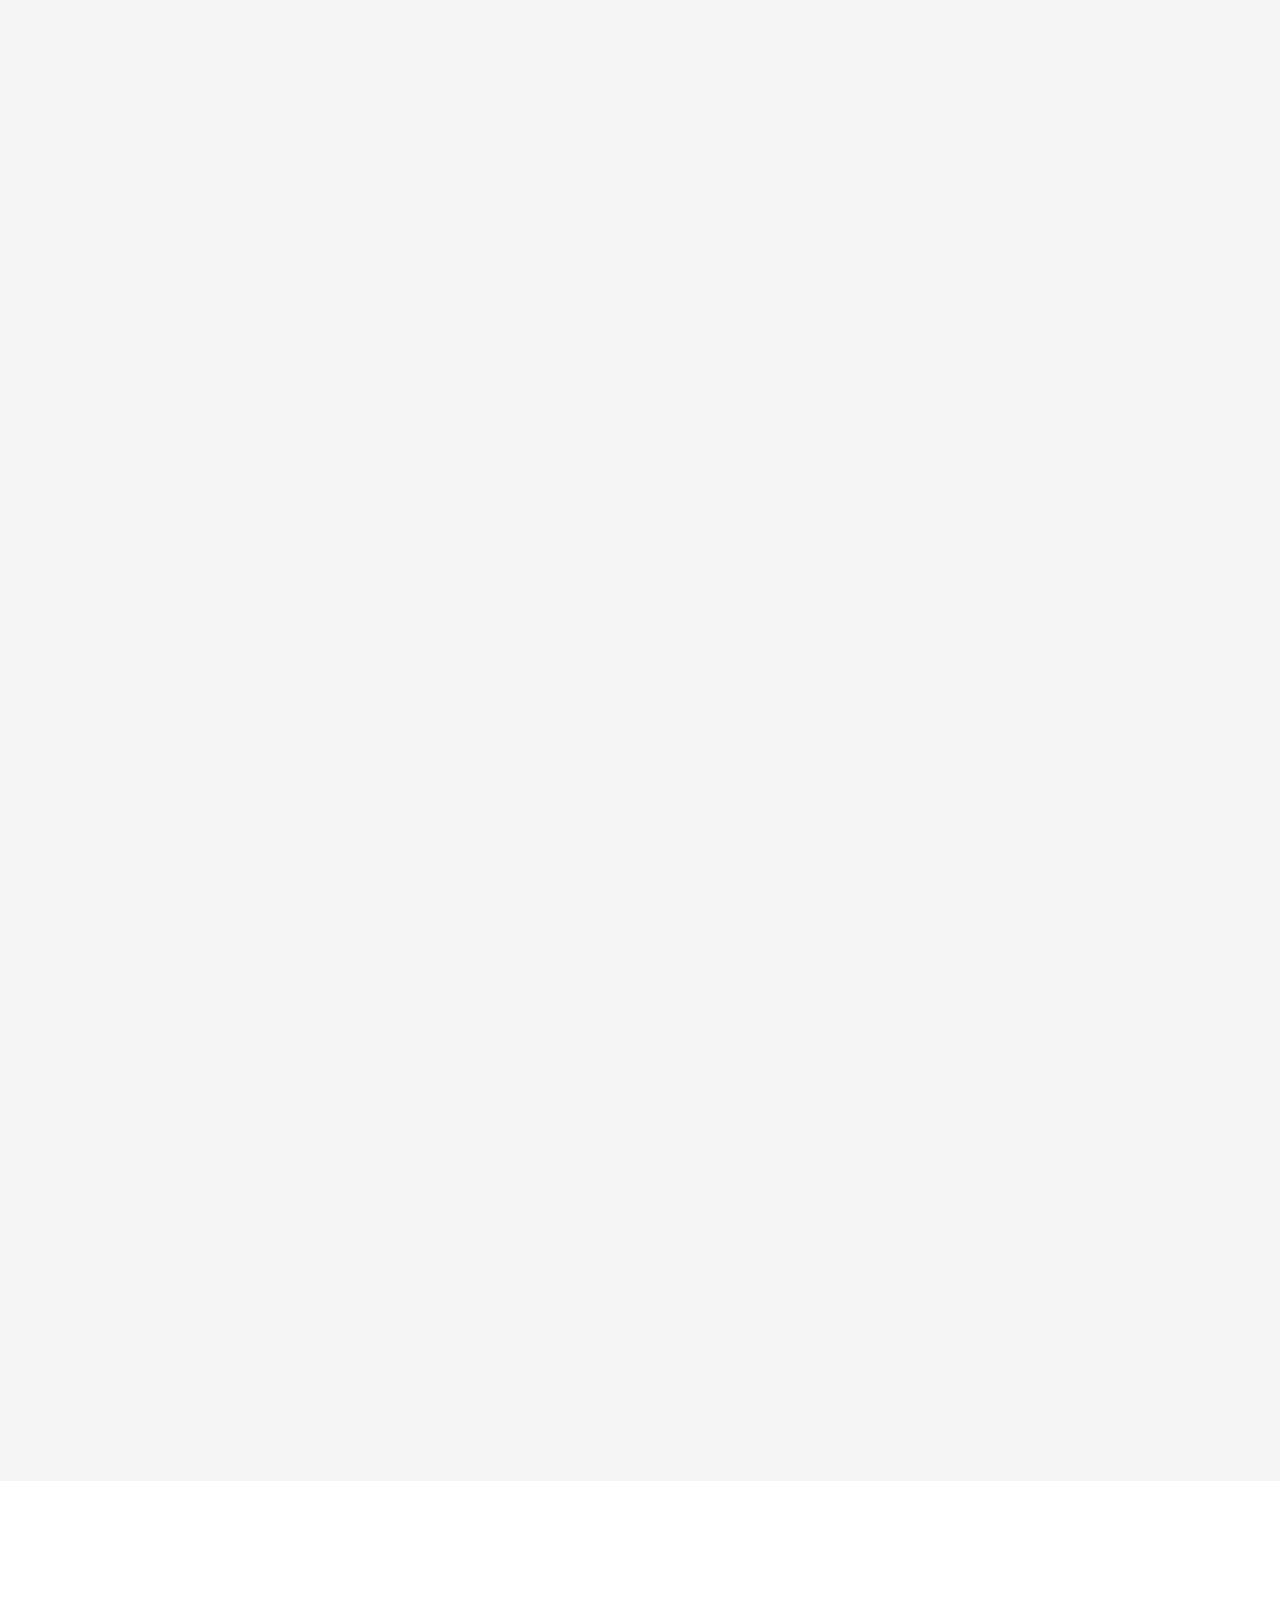
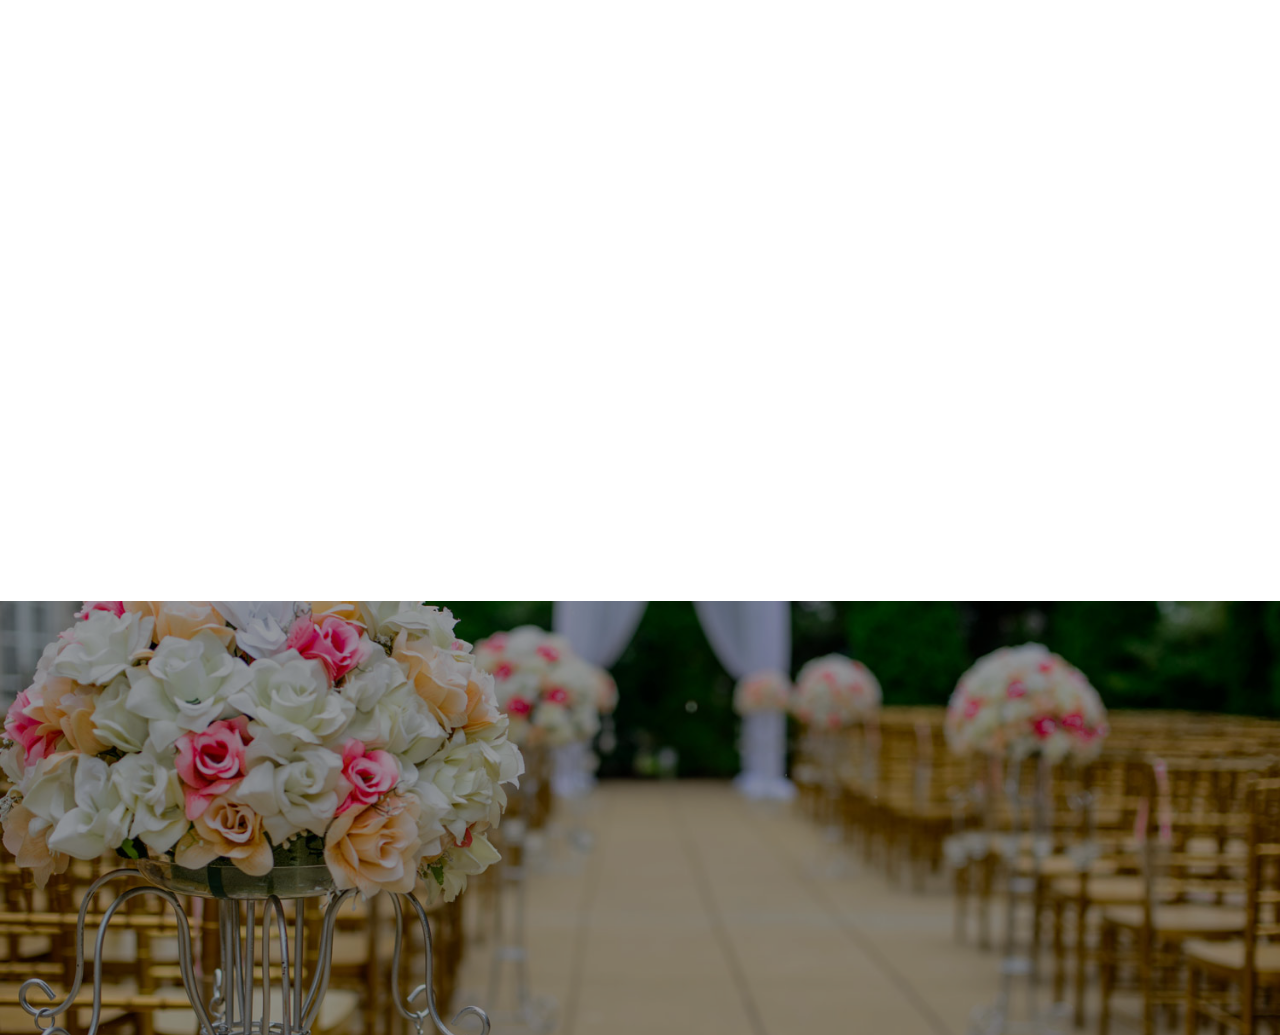
==== commit 8272febd: "第二次更新" ====
--- a/index.html
+++ b/index.html
@@ -12,7 +12,7 @@
 	<meta name="keywords" content="free html5, free template, free bootstrap, html5, css3, mobile first, responsive" />
 	<meta name="author" content="FREEHTML5.CO" />
 
-  
+  	<link rel="shortcut icon" href="images/yuhead.jpg" type="image/x-icon">
 
   	<!-- Facebook and Twitter integration -->
 	<meta property="og:title" content=""/>
@@ -90,7 +90,7 @@
 					<!--</ul>-->
 				<!--</div>-->
 			<!--</div>-->
-			<!---->
+
 		<!--</div>-->
 	<!--</nav>-->
 
@@ -103,7 +103,7 @@
 						<div class="display-tc animate-box" data-animate-effect="fadeIn">
 							<h1>XuChengFei &amp; YuXueFeng</h1>
 							<h2>We fell in love</h2>
-							<!--<div class="simply-countdown simply-countdown-one"></div>-->
+							<div class="simply-countdown simply-countdown-one"></div>
 							<!--<p><a href="#" class="btn btn-default btn-sm">Save the date</a></p>-->
 						</div>
 					</div>
@@ -171,7 +171,7 @@
 										<i class="icon-calendar"></i>
 										<span>2018-7-18</span>
 									</div>
-									<p>我急不可耐的喜欢让你措手不及，我操之过急的态度使你感到慌乱，我自私式的喜欢使我忽略了你的感受，现在我不会了，恋爱是两个人的事情，我会考虑你的感受，喜欢一个人，就要给她快乐</p>
+									<p>我急不可耐的喜欢让你措手不及，我操之过急的态度使你感到慌乱，我自私式的表达使我忽略了你的感受，恋爱是两个人的事情，我会考虑你的感受，喜欢一个人，是身心上与她交融，而不是逼她接受你的全部</p>
 								</div>
 							</div>
 							<!--<div class="col-md-6 col-sm-6 text-center">-->
@@ -335,7 +335,7 @@
 				<div class="col-md-8 col-md-offset-2 text-center fh5co-heading animate-box">
 					<span>Our Memories</span>
 					<h2>Concern</h2>
-					<p>你对我的一点一滴我都记得，你的关心在我眼里意义非凡</p>
+					<p>你的温柔体贴在我心里意义非凡</p>
 				</div>
 			</div>
 			<div class="row row-bottom-padded-md">
@@ -346,7 +346,7 @@
 						<a href="images/gallery-1.jpg">
 							<div class="case-studies-summary">
 								<!--<span>14 Photos</span>-->
-								<h2>送我水杯</h2>
+								<h2>水杯</h2>
 							</div>
 						</a>
 					</li>
@@ -400,7 +400,6 @@
 						<li class="one-third animate-box" data-animate-effect="fadeIn" style="background-image: url(images/支架.png); ">
 							<a href="#" class="color-5">
 								<div class="case-studies-summary">
-									<span>90 Photos</span>
 									<h2>支架</h2>
 								</div>
 							</a>
@@ -418,58 +417,58 @@
 		</div>
 	</div>
 
-	<div id="fh5co-counter" class="fh5co-bg fh5co-counter" style="background-image:url(images/img_bg_5.jpg);">
-		<div class="overlay"></div>
-		<div class="container">
-			<div class="row">
-				<div class="display-t">
-					<div class="display-tc">
+	<!--<div id="fh5co-counter" class="fh5co-bg fh5co-counter" style="background-image:url(images/img_bg_5.jpg);">-->
+		<!--<div class="overlay"></div>-->
+		<!--<div class="container">-->
+			<!--<div class="row">-->
+				<!--<div class="display-t">-->
+					<!--<div class="display-tc">-->
+						<!--&lt;!&ndash;<div class="col-md-3 col-sm-6 animate-box">&ndash;&gt;-->
+							<!--&lt;!&ndash;<div class="feature-center">&ndash;&gt;-->
+								<!--&lt;!&ndash;<span class="icon">&ndash;&gt;-->
+									<!--&lt;!&ndash;<i class="icon-users"></i>&ndash;&gt;-->
+								<!--&lt;!&ndash;</span>&ndash;&gt;-->
+
+								<!--&lt;!&ndash;<span class="counter js-counter" data-from="0" data-to="500" data-speed="5000" data-refresh-interval="50">1</span>&ndash;&gt;-->
+								<!--&lt;!&ndash;<span class="counter-label">Estimated Guest</span>&ndash;&gt;-->
+
+							<!--&lt;!&ndash;</div>&ndash;&gt;-->
+						<!--&lt;!&ndash;</div>&ndash;&gt;-->
+						<!--&lt;!&ndash;<div class="col-md-3 col-sm-6 animate-box">&ndash;&gt;-->
+							<!--&lt;!&ndash;<div class="feature-center">&ndash;&gt;-->
+								<!--&lt;!&ndash;<span class="icon">&ndash;&gt;-->
+									<!--&lt;!&ndash;<i class="icon-user"></i>&ndash;&gt;-->
+								<!--&lt;!&ndash;</span>&ndash;&gt;-->
+
+								<!--&lt;!&ndash;<span class="counter js-counter" data-from="0" data-to="1000" data-speed="5000" data-refresh-interval="50">1</span>&ndash;&gt;-->
+								<!--&lt;!&ndash;<span class="counter-label">We Catter</span>&ndash;&gt;-->
+							<!--&lt;!&ndash;</div>&ndash;&gt;-->
+						<!--&lt;!&ndash;</div>&ndash;&gt;-->
 						<!--<div class="col-md-3 col-sm-6 animate-box">-->
 							<!--<div class="feature-center">-->
 								<!--<span class="icon">-->
-									<!--<i class="icon-users"></i>-->
+									<!--<i class="icon-calendar"></i>-->
 								<!--</span>-->
-
-								<!--<span class="counter js-counter" data-from="0" data-to="500" data-speed="5000" data-refresh-interval="50">1</span>-->
-								<!--<span class="counter-label">Estimated Guest</span>-->
-
+								<!--<span class="counter js-counter" data-from="0" data-to="12" data-speed="5000" data-refresh-interval="50">1</span>-->
+								<!--<span class="counter-label">我们相处了12天了</span>-->
 							<!--</div>-->
 						<!--</div>-->
-						<!--<div class="col-md-3 col-sm-6 animate-box">-->
-							<!--<div class="feature-center">-->
-								<!--<span class="icon">-->
-									<!--<i class="icon-user"></i>-->
-								<!--</span>-->
-
-								<!--<span class="counter js-counter" data-from="0" data-to="1000" data-speed="5000" data-refresh-interval="50">1</span>-->
-								<!--<span class="counter-label">We Catter</span>-->
-							<!--</div>-->
-						<!--</div>-->
-						<div class="col-md-3 col-sm-6 animate-box">
-							<div class="feature-center">
-								<span class="icon">
-									<i class="icon-calendar"></i>
-								</span>
-								<span class="counter js-counter" data-from="0" data-to="12" data-speed="5000" data-refresh-interval="50">1</span>
-								<span class="counter-label">我们相处了12天了，我沦陷怎么的那么快</span>
-							</div>
-						</div>
-						<!--<div class="col-md-3 col-sm-6 animate-box">-->
-							<!--<div class="feature-center">-->
-								<!--<span class="icon">-->
-									<!--<i class="icon-clock"></i>-->
-								<!--</span>-->
-
-								<!--<span class="counter js-counter" data-from="0" data-to="2345" data-speed="5000" data-refresh-interval="50">1</span>-->
-								<!--<span class="counter-label">Hours Spent</span>-->
-
-							<!--</div>-->
-						<!--</div>-->
-					</div>
-				</div>
-			</div>
-		</div>
-	</div>
+						<!--&lt;!&ndash;<div class="col-md-3 col-sm-6 animate-box">&ndash;&gt;-->
+							<!--&lt;!&ndash;<div class="feature-center">&ndash;&gt;-->
+								<!--&lt;!&ndash;<span class="icon">&ndash;&gt;-->
+									<!--&lt;!&ndash;<i class="icon-clock"></i>&ndash;&gt;-->
+								<!--&lt;!&ndash;</span>&ndash;&gt;-->
+
+								<!--&lt;!&ndash;<span class="counter js-counter" data-from="0" data-to="2345" data-speed="5000" data-refresh-interval="50">1</span>&ndash;&gt;-->
+								<!--&lt;!&ndash;<span class="counter-label">Hours Spent</span>&ndash;&gt;-->
+
+							<!--&lt;!&ndash;</div>&ndash;&gt;-->
+						<!--&lt;!&ndash;</div>&ndash;&gt;-->
+					<!--</div>-->
+				<!--</div>-->
+			<!--</div>-->
+		<!--</div>-->
+	<!--</div>-->
 
 	<div id="fh5co-testimonial">
 		<div class="container">
@@ -477,7 +476,7 @@
 				<div class="row animate-box">
 					<div class="col-md-8 col-md-offset-2 text-center fh5co-heading">
 						<span>Best Wishes</span>
-						<h2>Where we walked</h2>
+						<h2>Where we've been</h2>
 					</div>
 				</div>
 				<div class="row">
@@ -535,7 +534,7 @@
 										</figure>
 										<span>不知名的面馆</span>
 										<blockquote>
-											<p>"吃的最香的一顿饺子"</p>
+											<p>"最好吃的一顿饺子"</p>
 										</blockquote>
 									</div>
 								</div>
@@ -546,7 +545,7 @@
 										</figure>
 										<span>敬请期待</span>
 										<blockquote>
-											<p>"小鱼，来日方长，期待我的新花样不？"</p>
+											<p>"小鱼，来日方长"</p>
 										</blockquote>
 									</div>
 								</div>
@@ -560,7 +559,7 @@
 
 	<!--<div id="fh5co-services" class="fh5co-section-gray">-->
 		<!--<div class="container">-->
-			<!---->
+
 			<!--<div class="row animate-box">-->
 				<!--<div class="col-md-8 col-md-offset-2 text-center fh5co-heading">-->
 					<!--<h2>We Offer Services</h2>-->
@@ -610,7 +609,7 @@
 				<!--</div>-->
 			<!--</div>-->
 
-			<!---->
+
 		<!--</div>-->
 	<!--</div>-->
 
@@ -620,7 +619,8 @@
 		<div class="container">
 			<div class="row animate-box">
 				<div class="col-md-8 col-md-offset-2 text-center fh5co-heading">
-					<h2>遇见你真是我的幸运</h2>
+					<h2>Do you care about me?</h2>
+					<h2>幸运能遇见你</h2>
 				</div>
 			</div>
 			<!--<div class="row animate-box">-->
@@ -717,7 +717,6 @@
         enableUtc: false
     });
 </script>
-
-	</body>
+</body>
 </html>
 
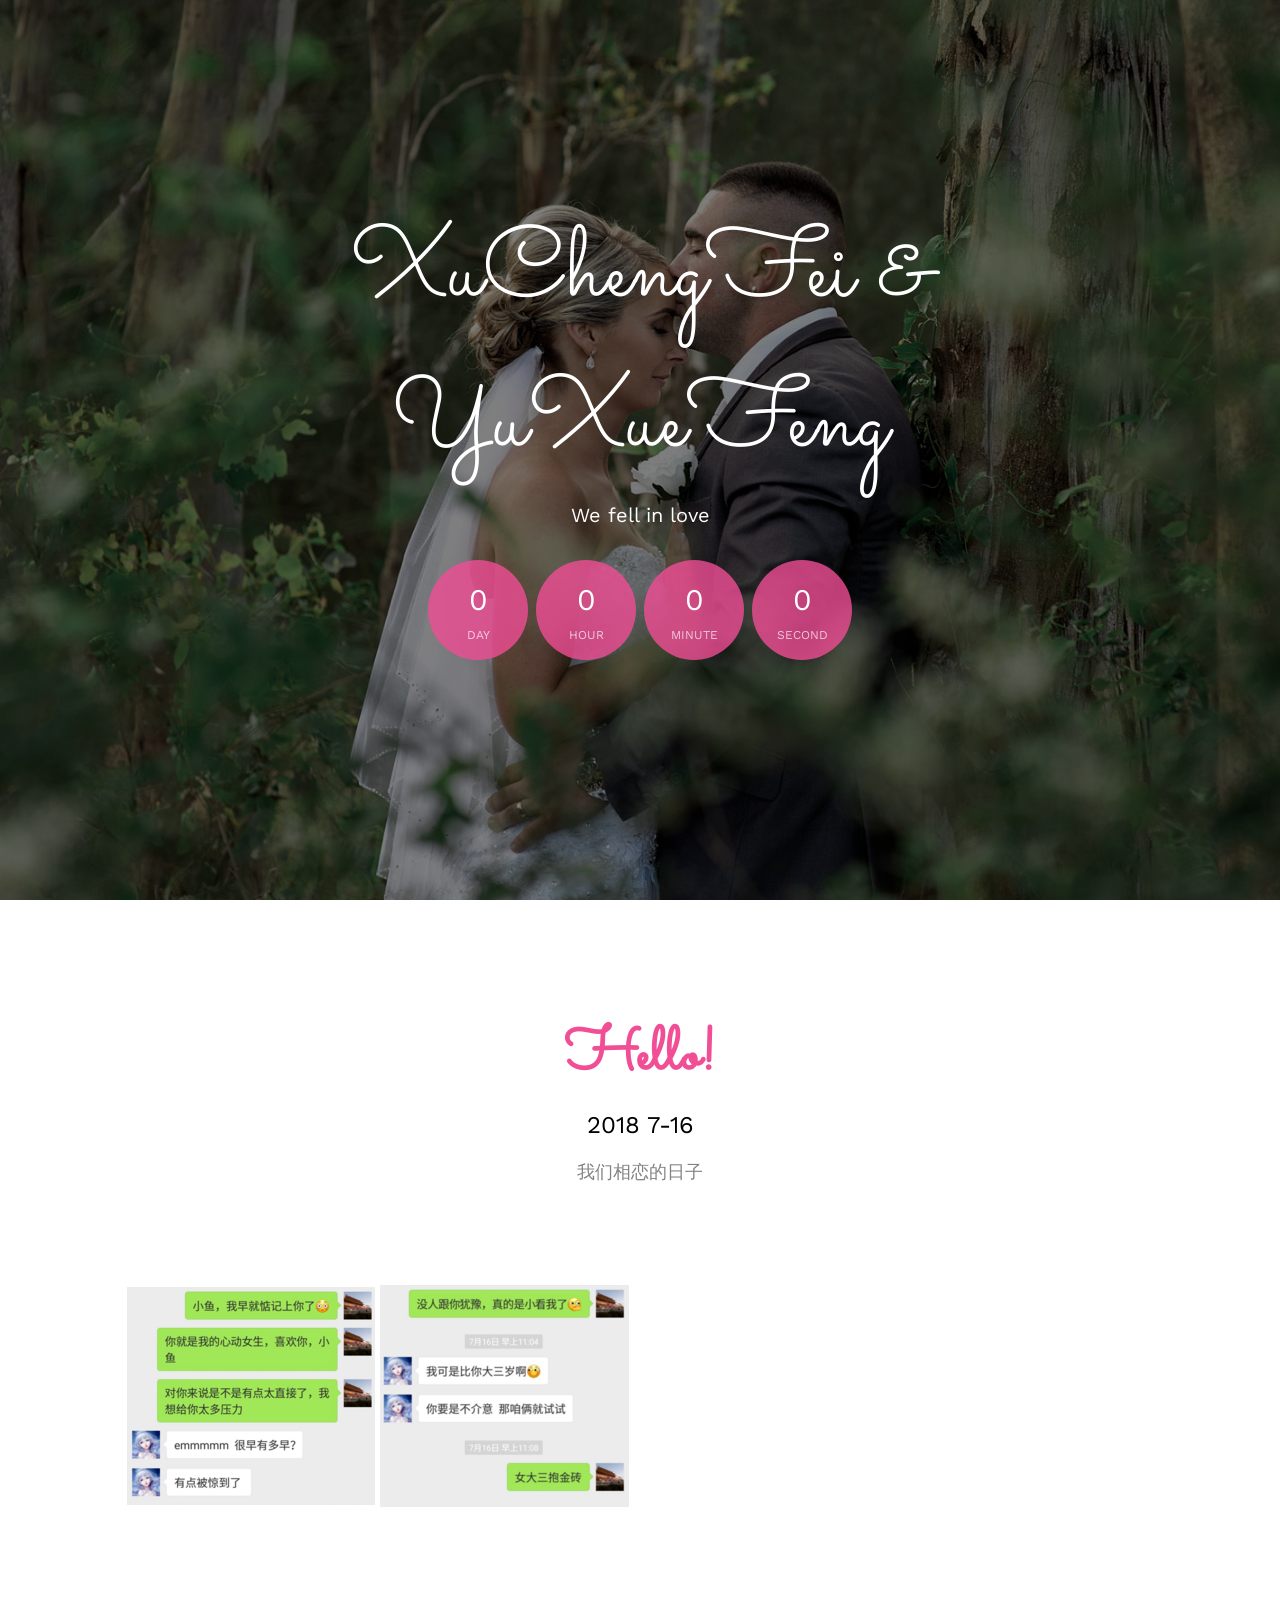
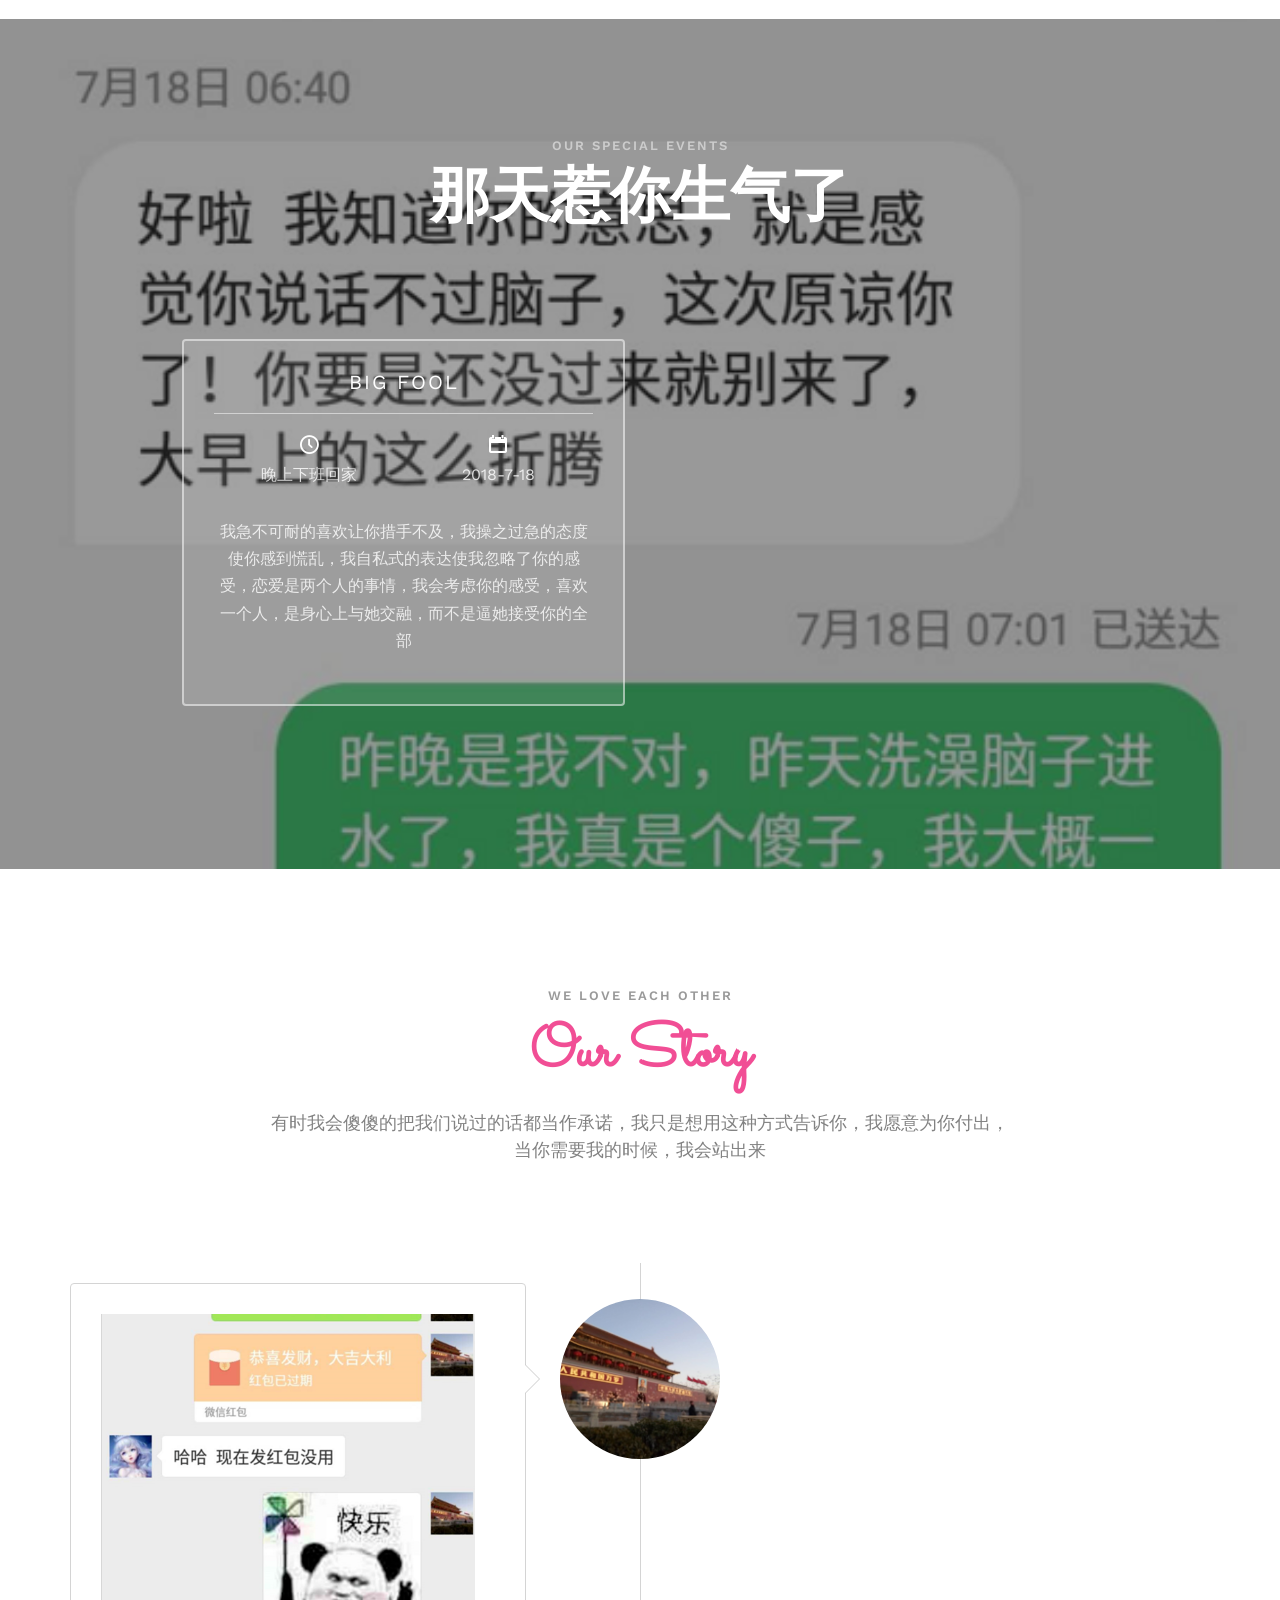
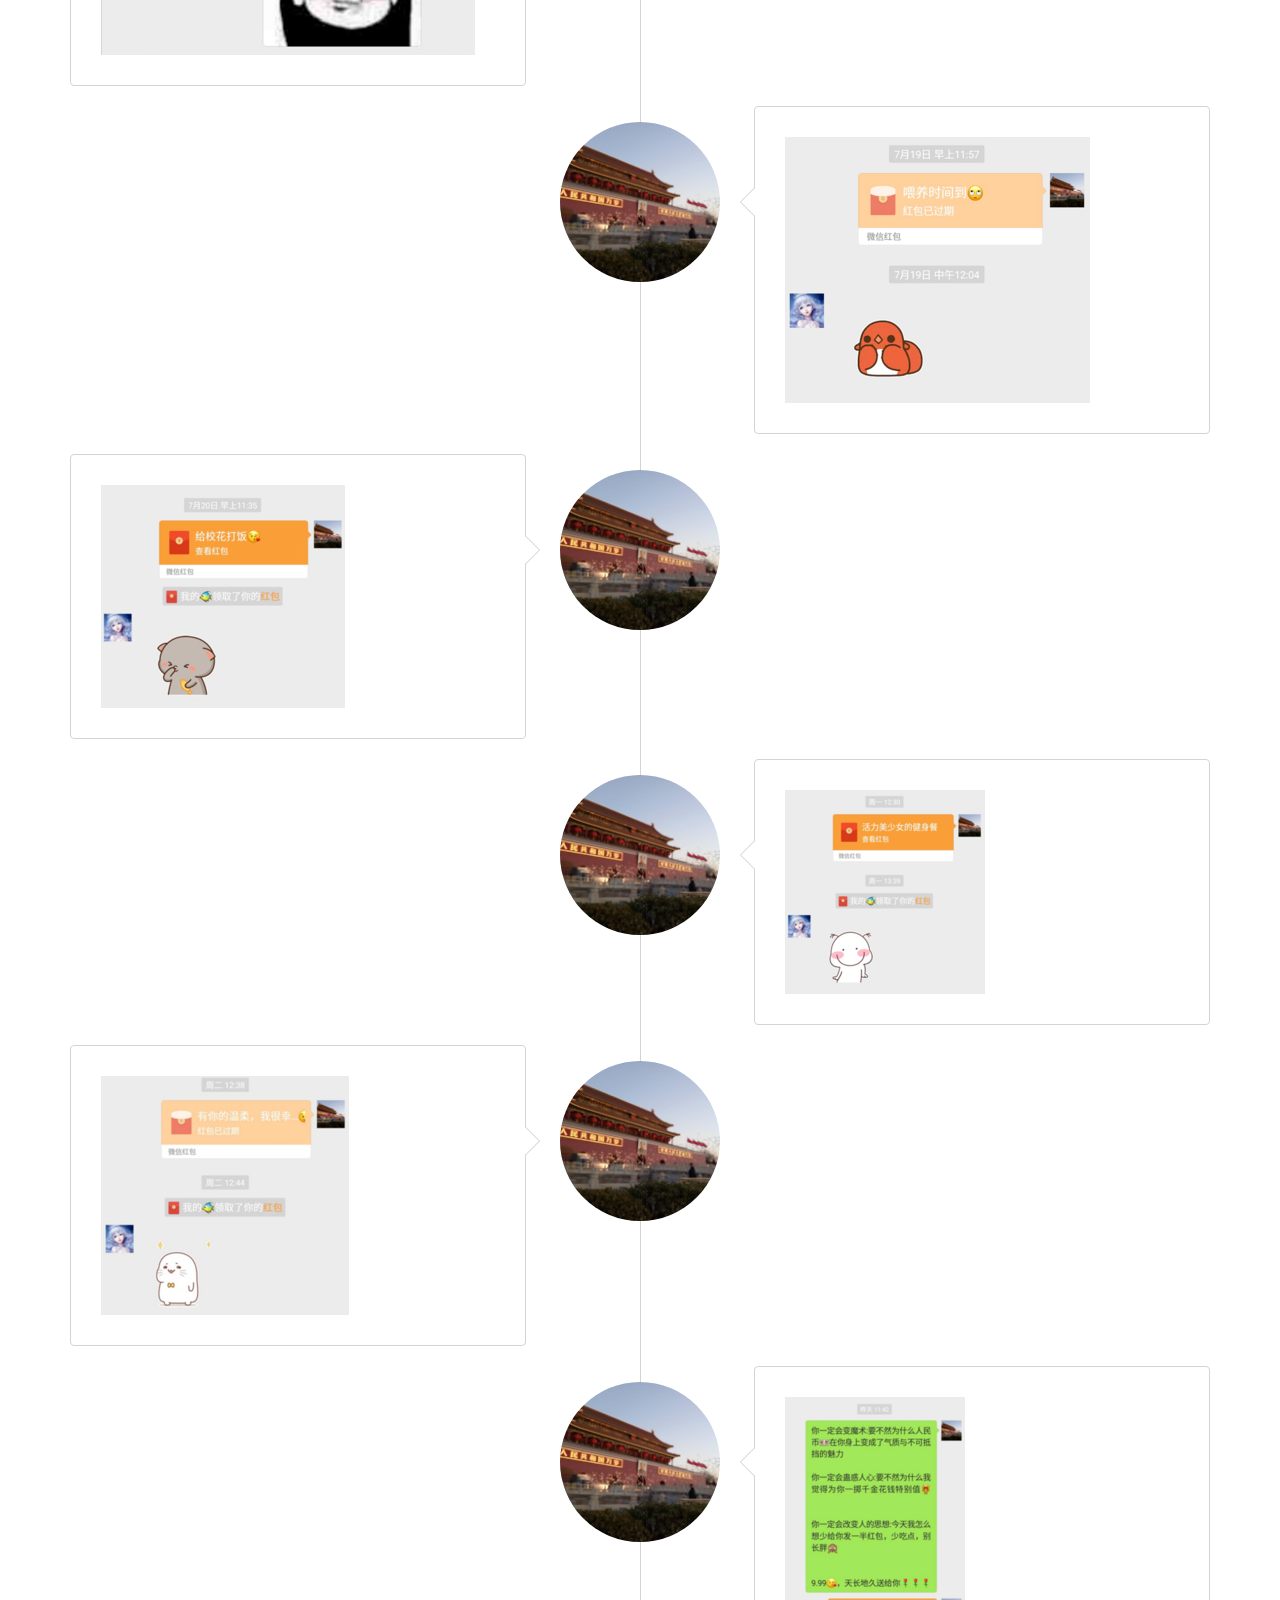
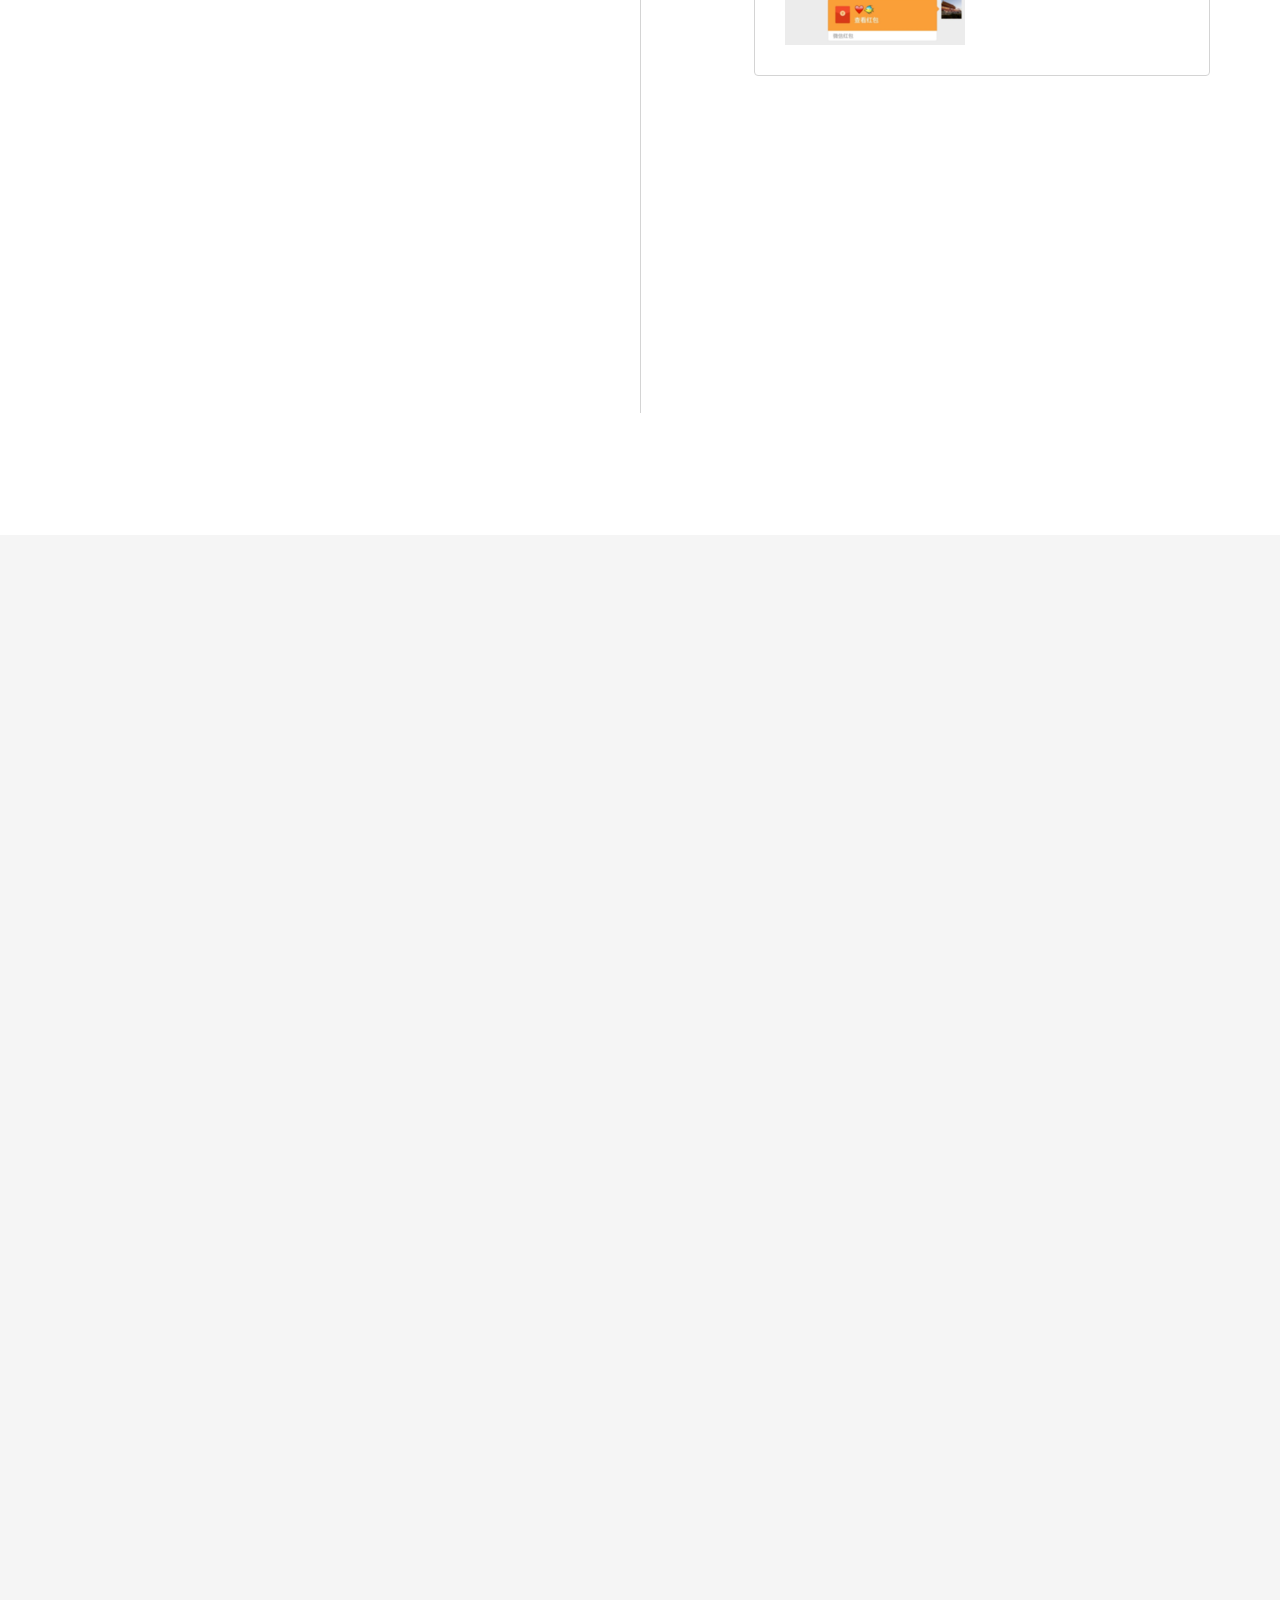
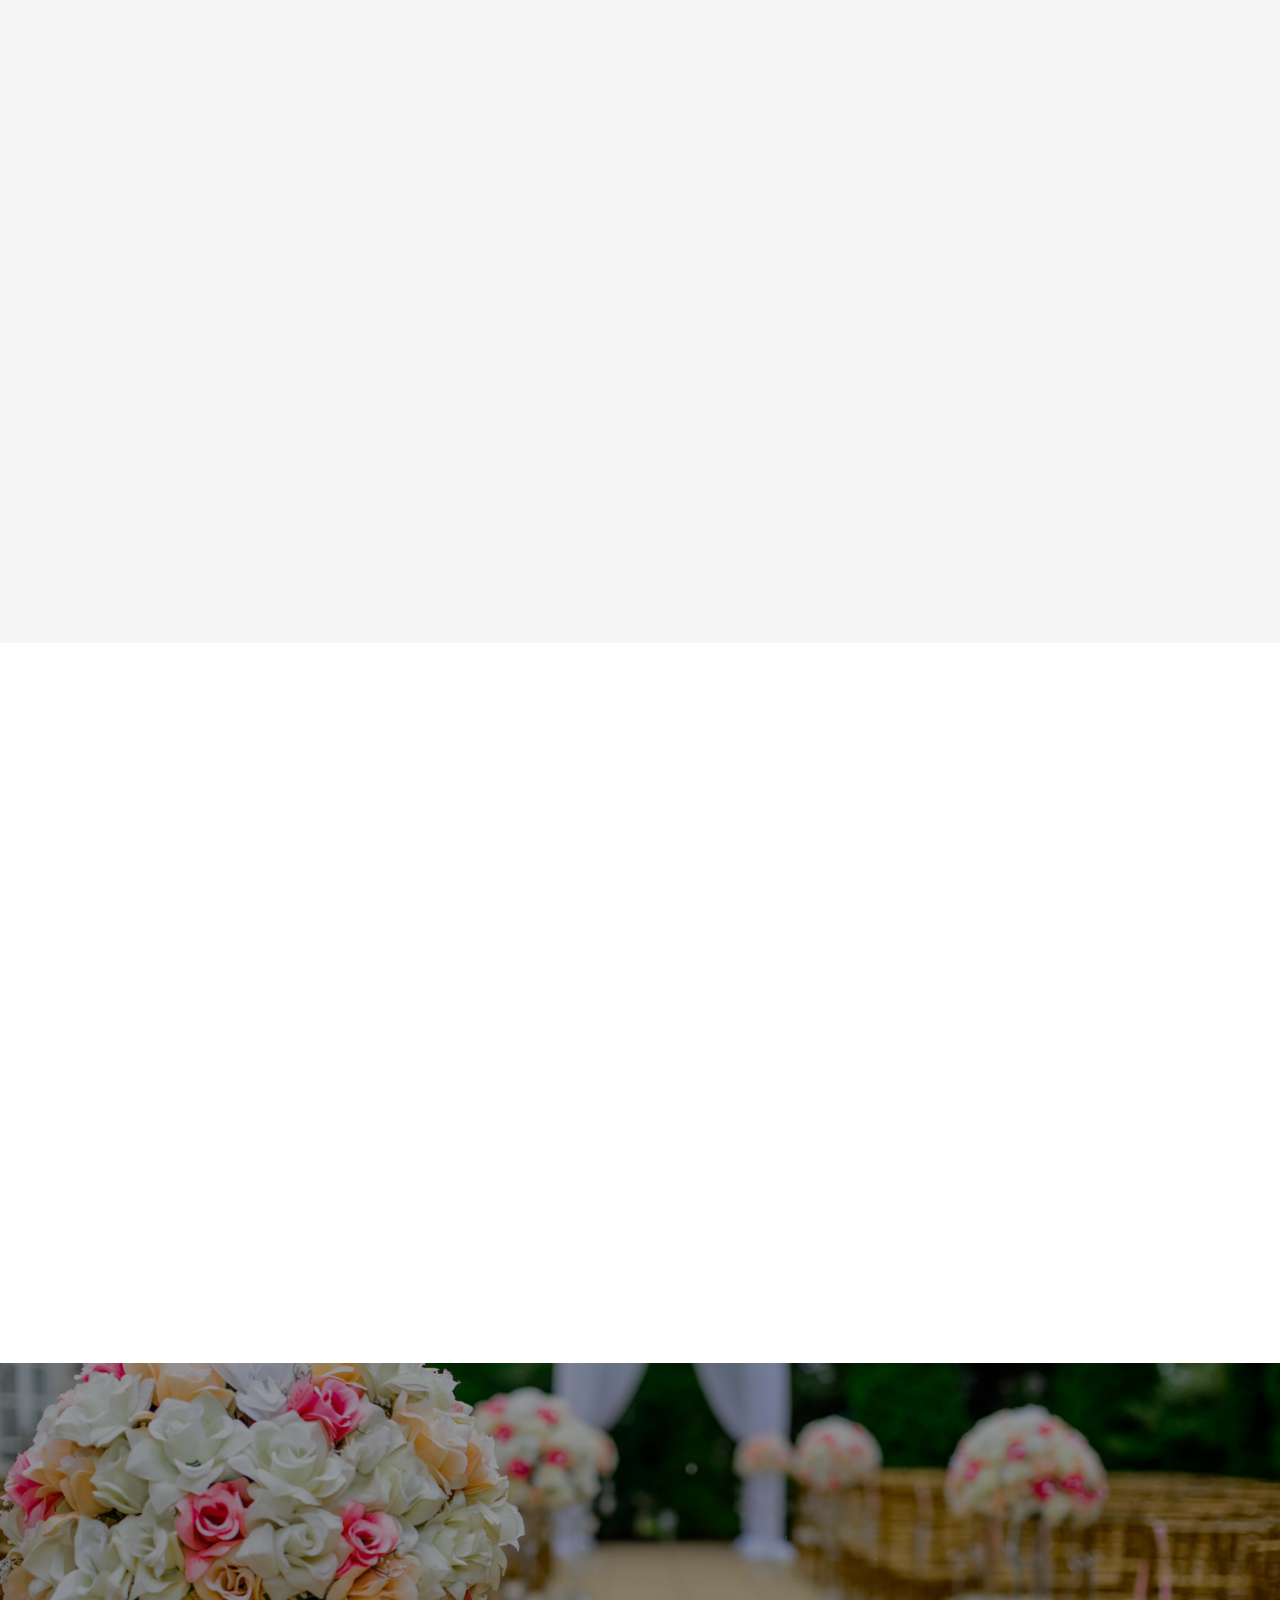
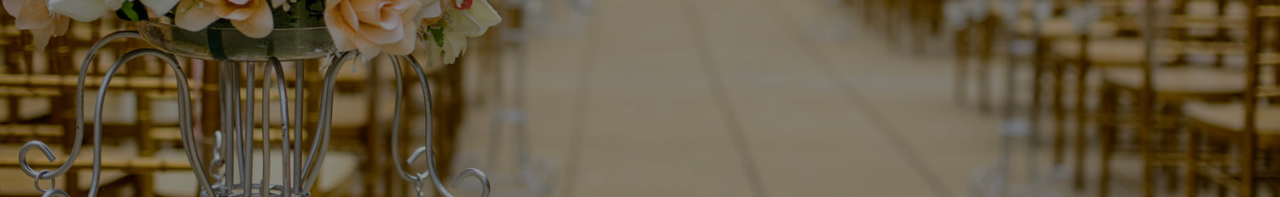
==== commit ef91ff0b: "Update index.html" ====
--- a/index.html
+++ b/index.html
@@ -3,7 +3,7 @@
 <!--[if IE 7]>         <html class="no-js lt-ie9 lt-ie8"> <![endif]-->
 <!--[if IE 8]>         <html class="no-js lt-ie9"> <![endif]-->
 <!--[if gt IE 8]><!--> <html class="no-js"> <!--<![endif]-->
-	<head>
+<!-- 	<head> -->
 	<meta charset="utf-8">
 	<meta http-equiv="X-UA-Compatible" content="IE=edge">
 	<title>小鱼小鱼小鱼</title>
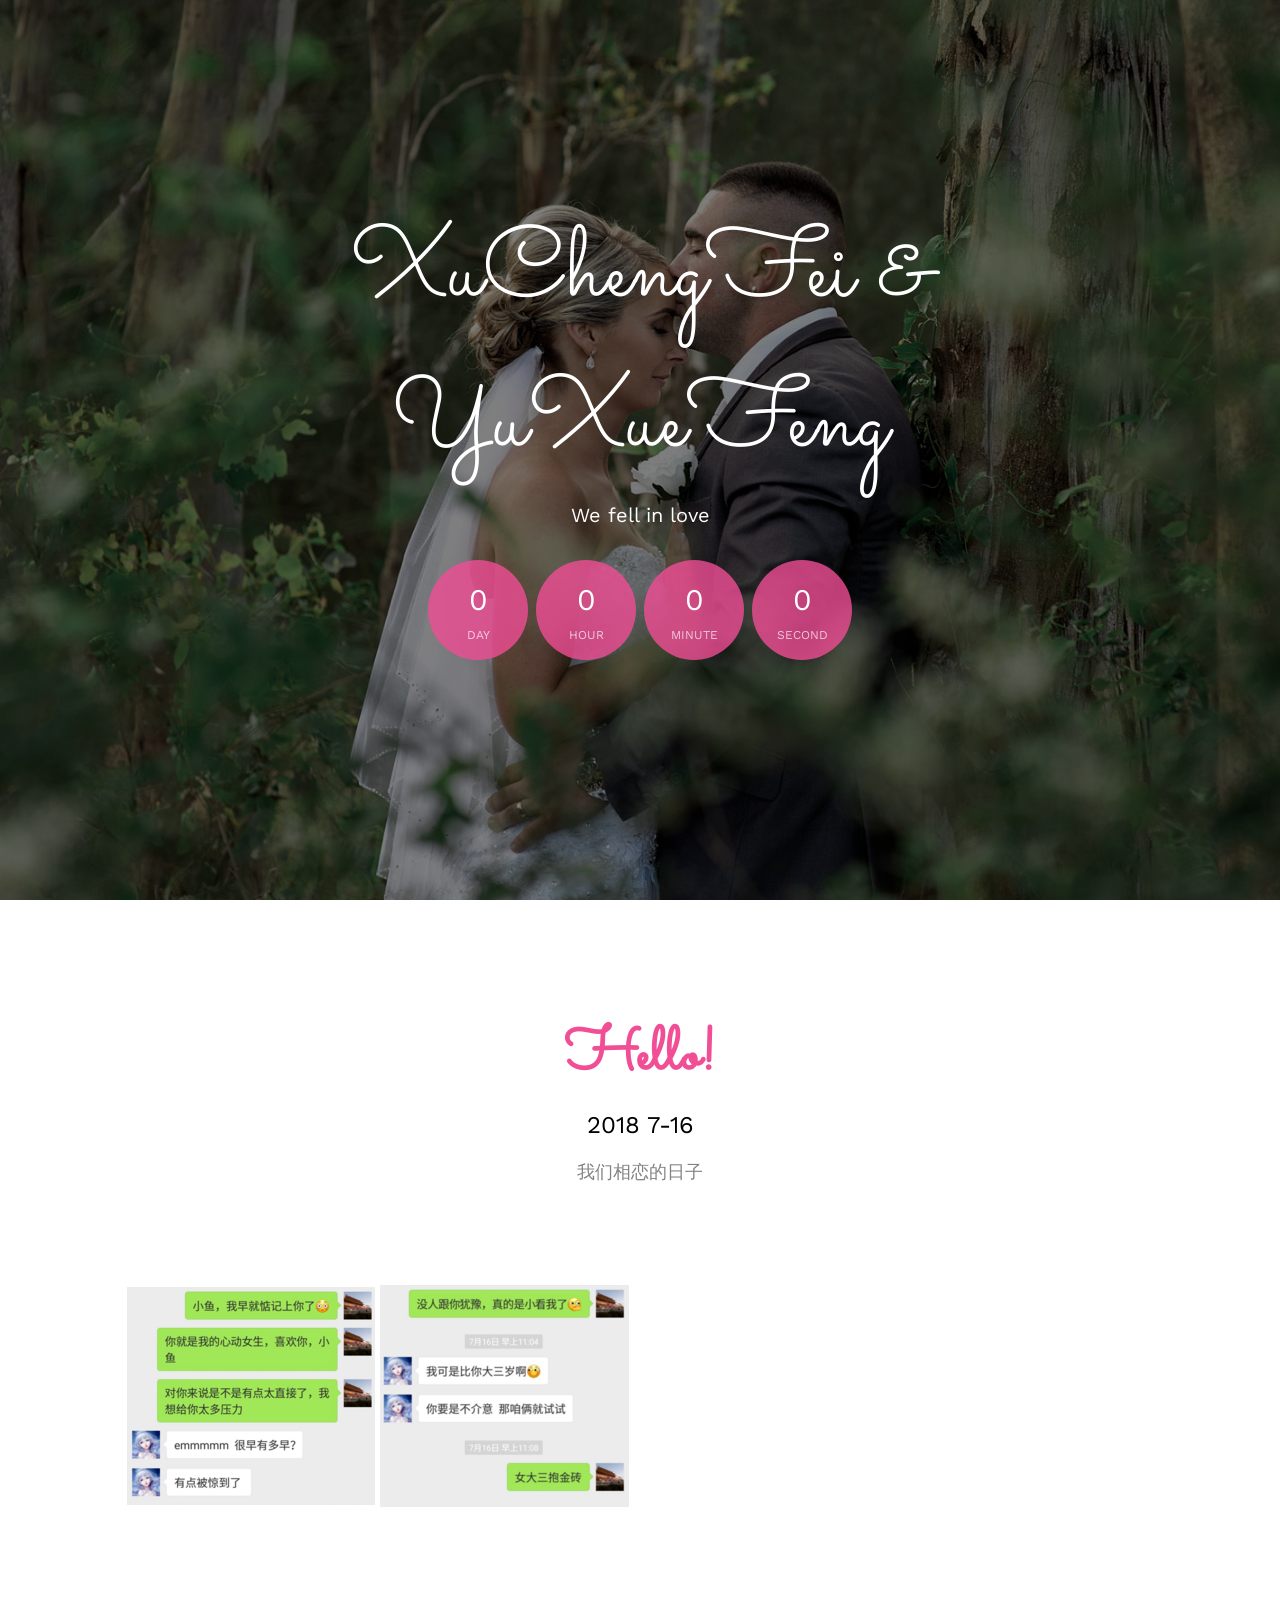
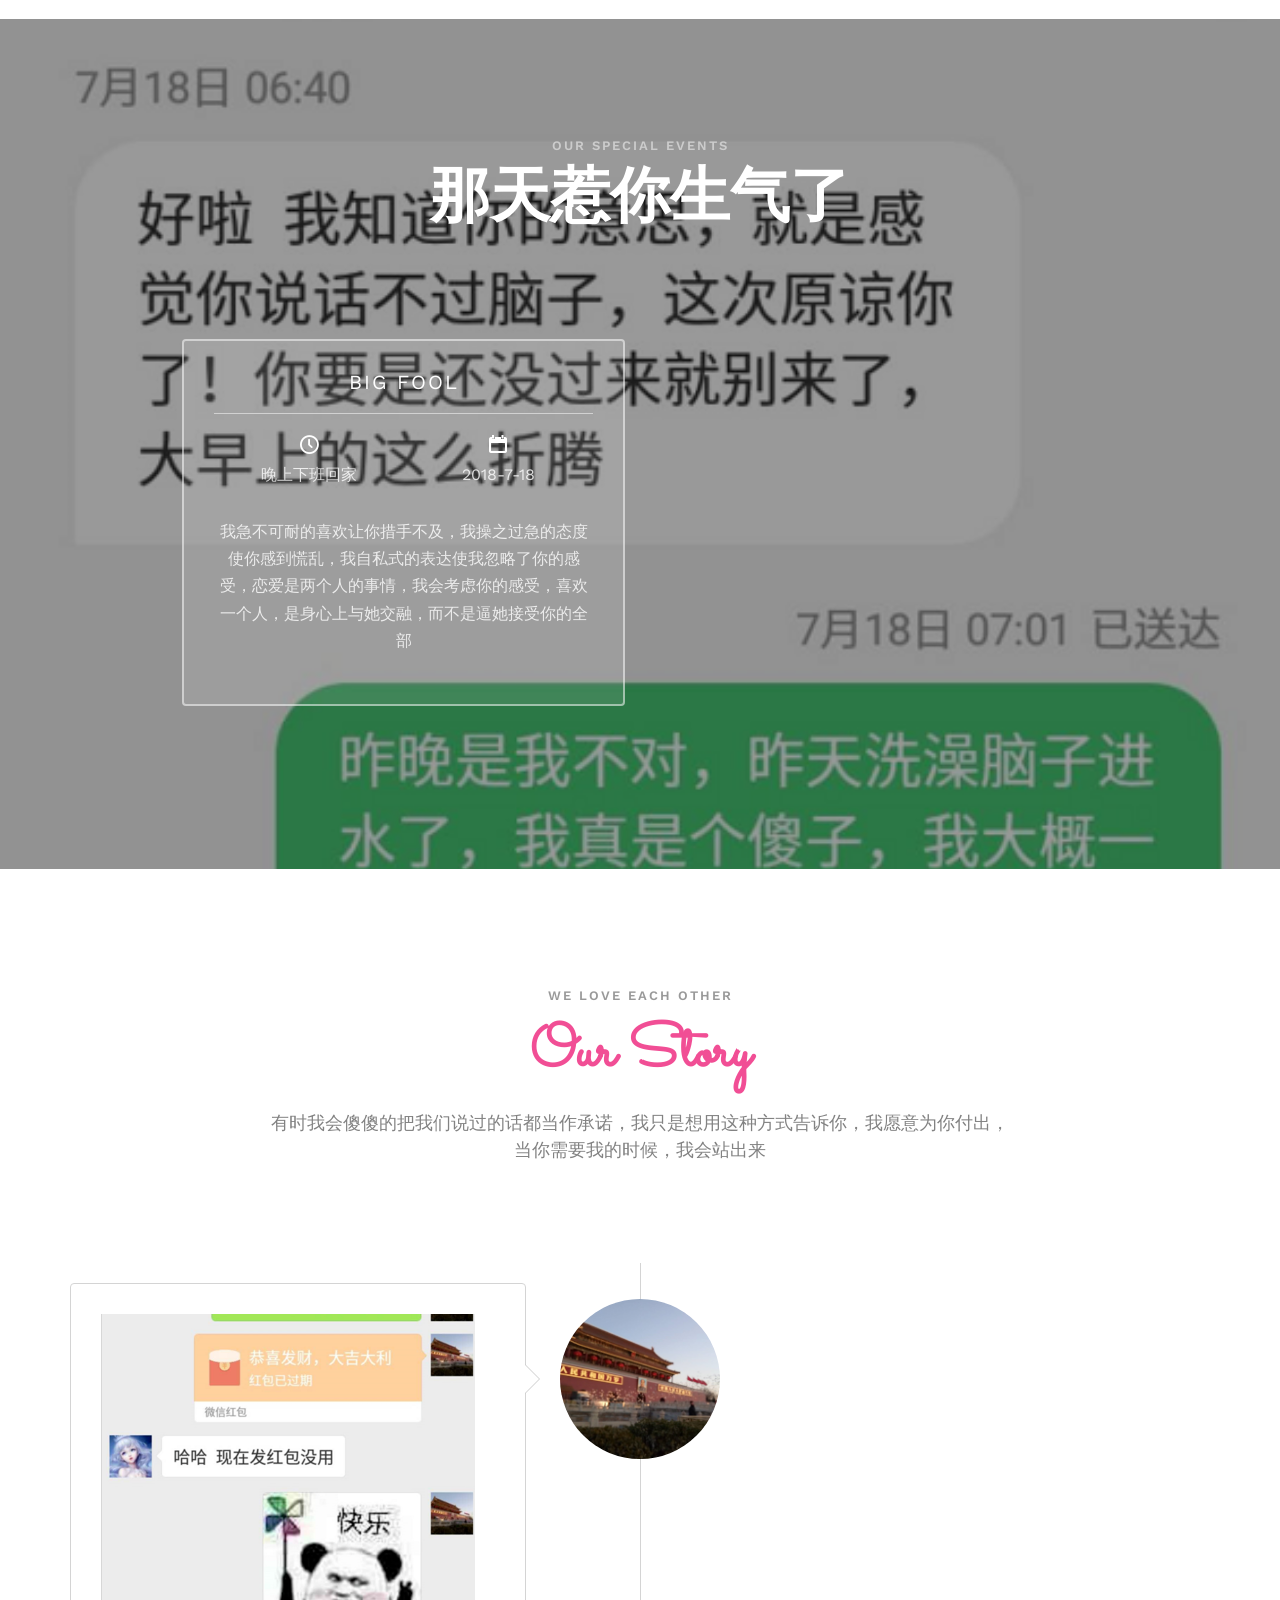
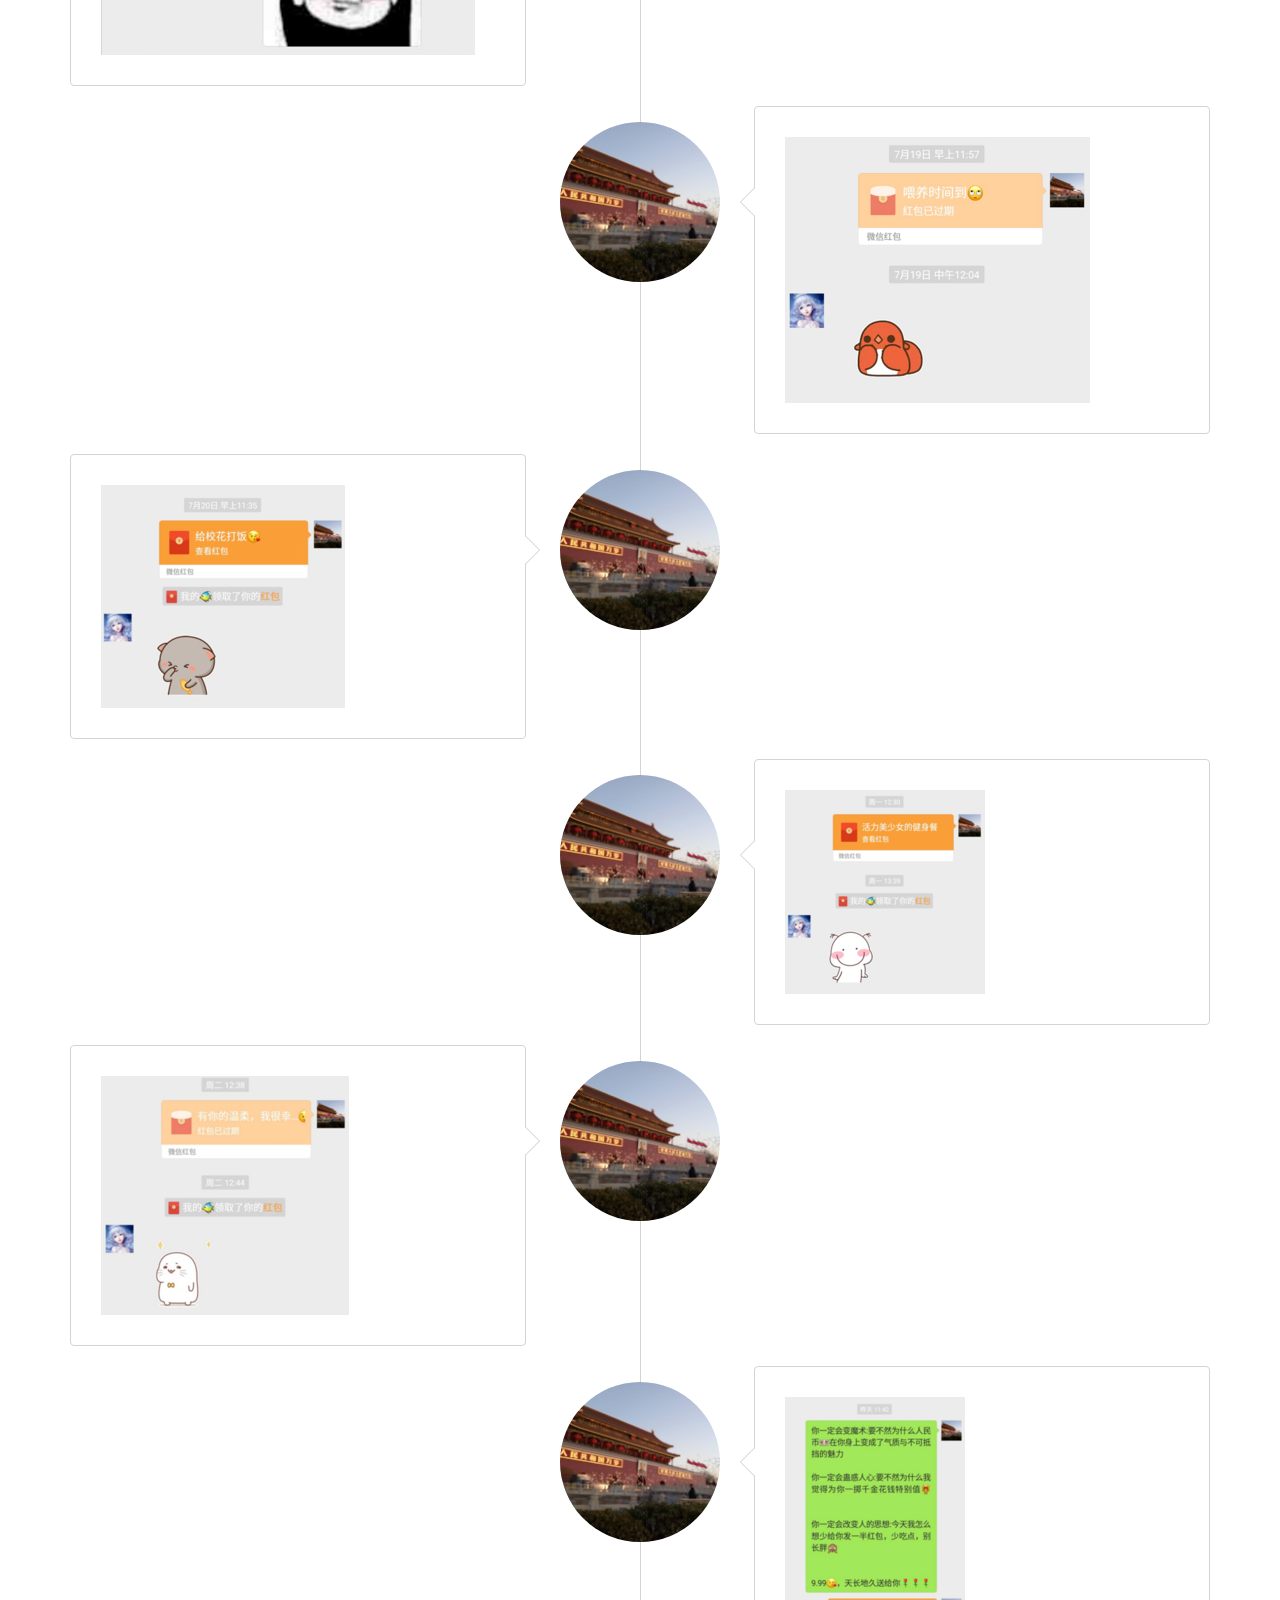
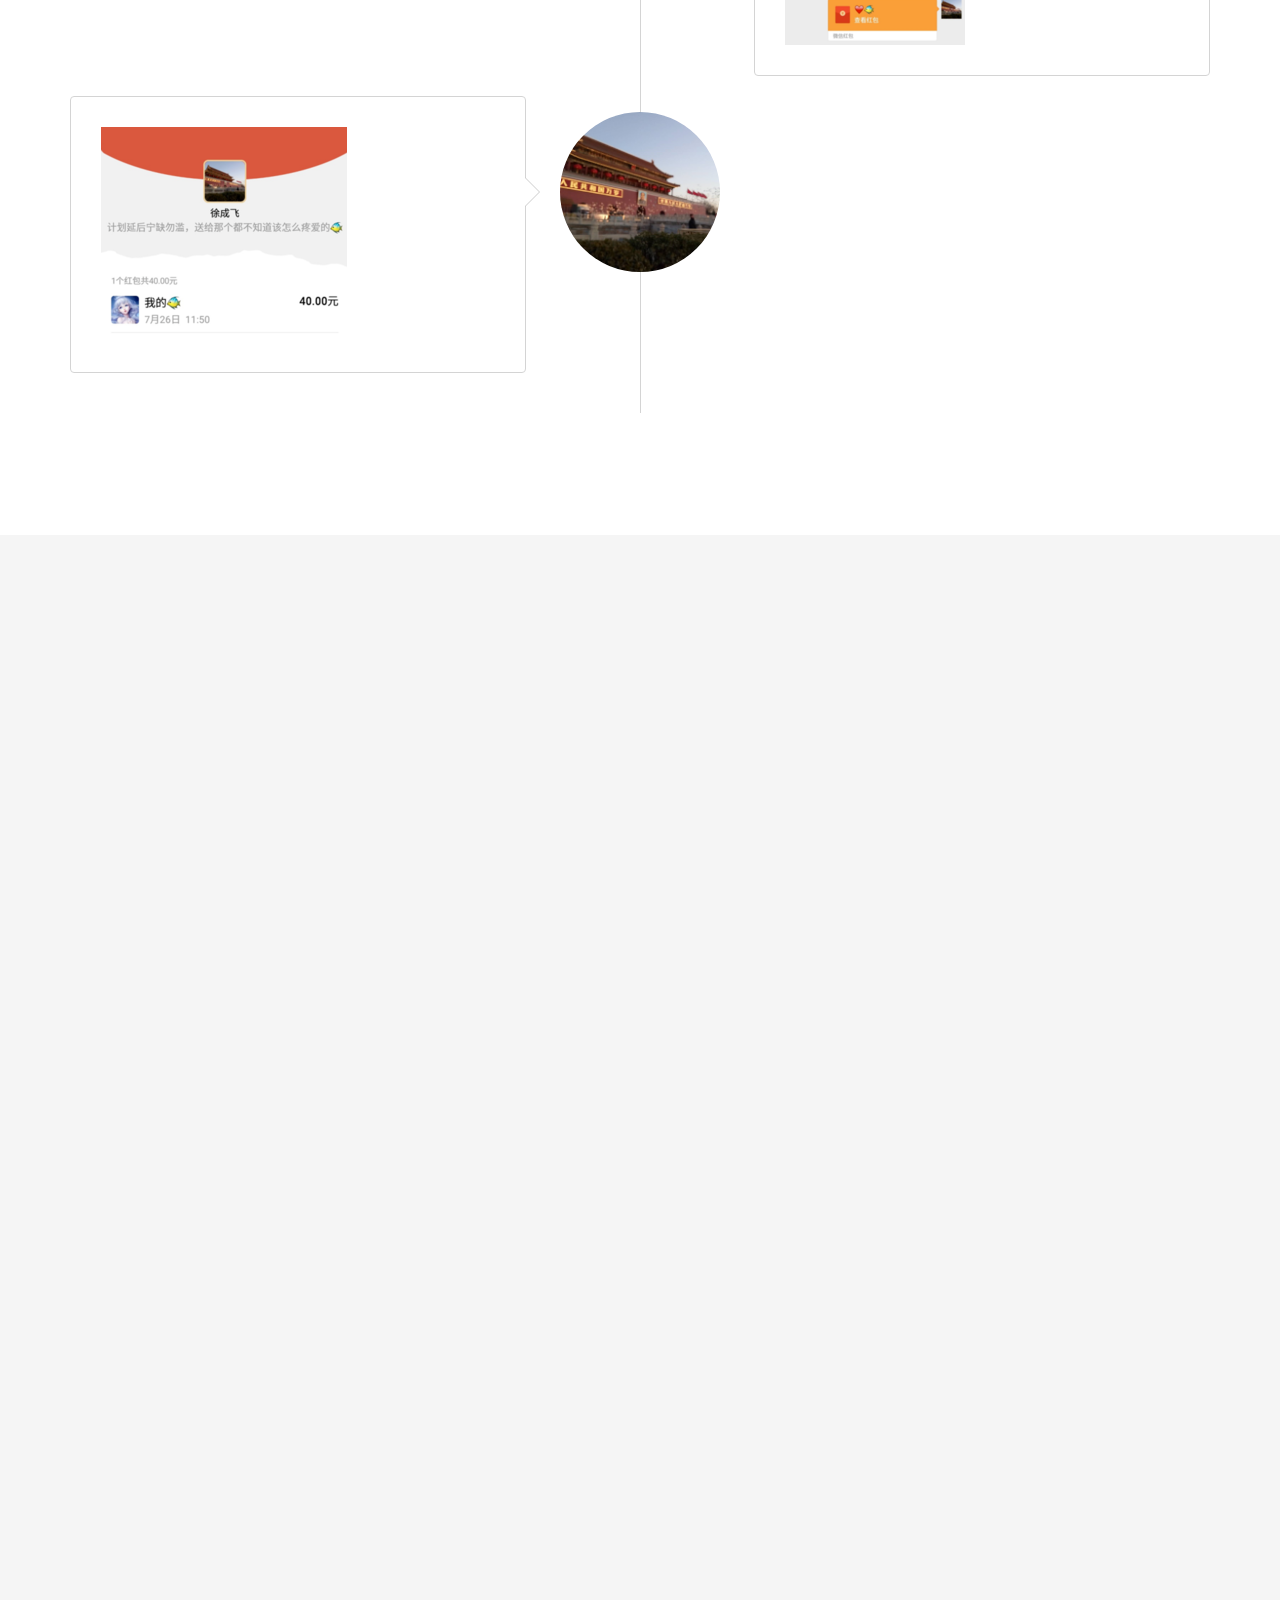
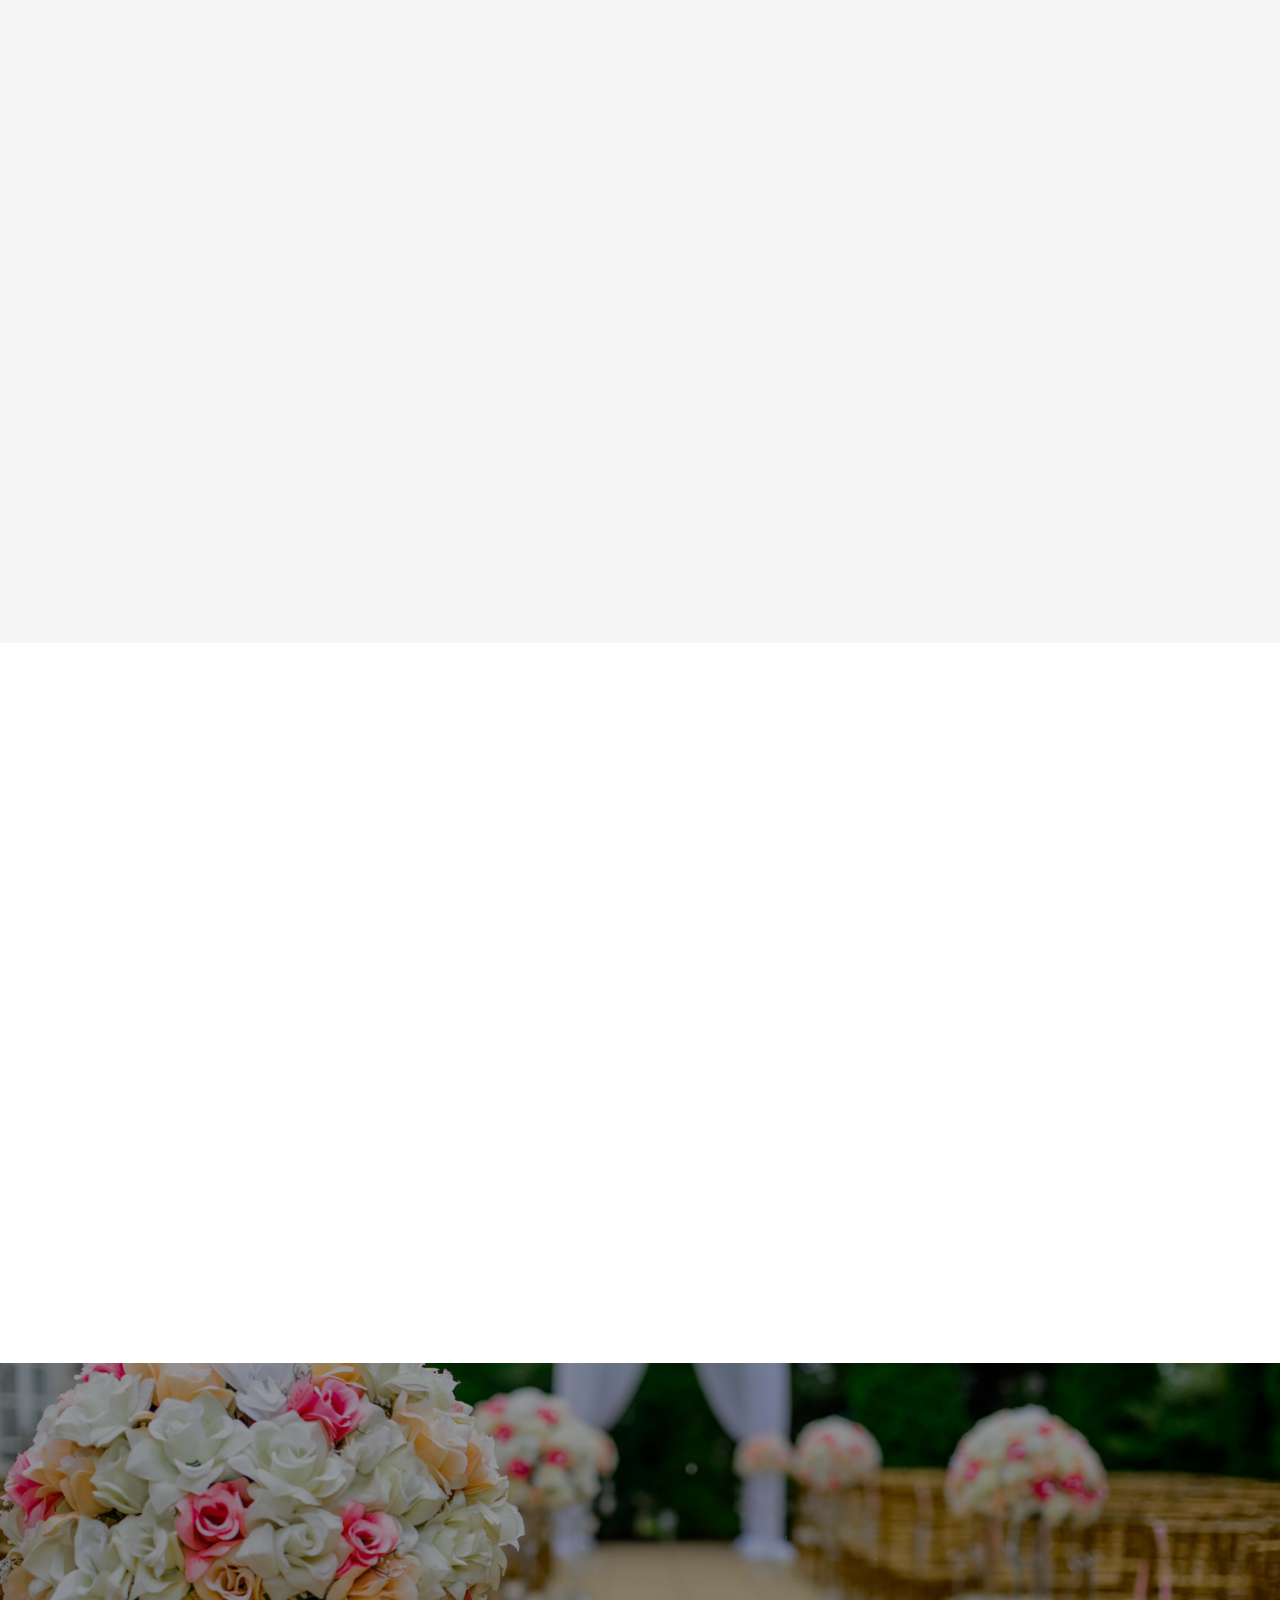
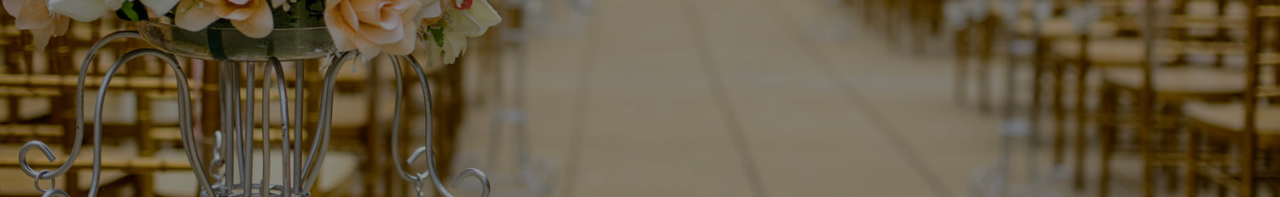
==== commit e26869cd: "1 1" ====
--- a/index.html
+++ b/index.html
@@ -3,7 +3,7 @@
 <!--[if IE 7]>         <html class="no-js lt-ie9 lt-ie8"> <![endif]-->
 <!--[if IE 8]>         <html class="no-js lt-ie9"> <![endif]-->
 <!--[if gt IE 8]><!--> <html class="no-js"> <!--<![endif]-->
-<!-- 	<head> -->
+	<head>
 	<meta charset="utf-8">
 	<meta http-equiv="X-UA-Compatible" content="IE=edge">
 	<title>小鱼小鱼小鱼</title>
@@ -27,7 +27,7 @@
 
 	<link href='https://fonts.googleapis.com/css?family=Work+Sans:400,300,600,400italic,700' rel='stylesheet' type='text/css'>
 	<link href="https://fonts.googleapis.com/css?family=Sacramento" rel="stylesheet">
-	
+
 	<!-- Animate.css -->
 	<link rel="stylesheet" href="css/animate.css">
 	<!-- Icomoon Icon Fonts-->
@@ -54,9 +54,9 @@
 
 	</head>
 	<body>
-		
+
 	<div class="fh5co-loader"></div>
-	
+
 	<div id="page">
 	<!--<nav class="fh5co-nav" role="navigation">-->
 		<!--<div class="container">-->
@@ -334,14 +334,14 @@
 			<div class="row">
 				<div class="col-md-8 col-md-offset-2 text-center fh5co-heading animate-box">
 					<span>Our Memories</span>
-					<h2>Concern</h2>
+					<h2>Concern abcdefghijklmnopqrstuvwxyz i </h2>
 					<p>你的温柔体贴在我心里意义非凡</p>
 				</div>
 			</div>
 			<div class="row row-bottom-padded-md">
 				<div class="col-md-12">
 					<ul id="fh5co-gallery-list">
-						
+
 						<li class="one-third animate-box" data-animate-effect="fadeIn" style="background-image: url(images/给我买水杯.png); ">
 						<a href="images/gallery-1.jpg">
 							<div class="case-studies-summary">
@@ -411,7 +411,7 @@
 								</div>
 							</a>
 						</li>
-					</ul>		
+					</ul>
 				</div>
 			</div>
 		</div>
@@ -674,7 +674,7 @@
 	<div class="gototop js-top">
 		<a href="#" class="js-gotop"><i class="icon-arrow-up"></i></a>
 	</div>
-	
+
 	<!-- jQuery -->
 	<script src="js/jquery.min.js"></script>
 	<!-- jQuery Easing -->
